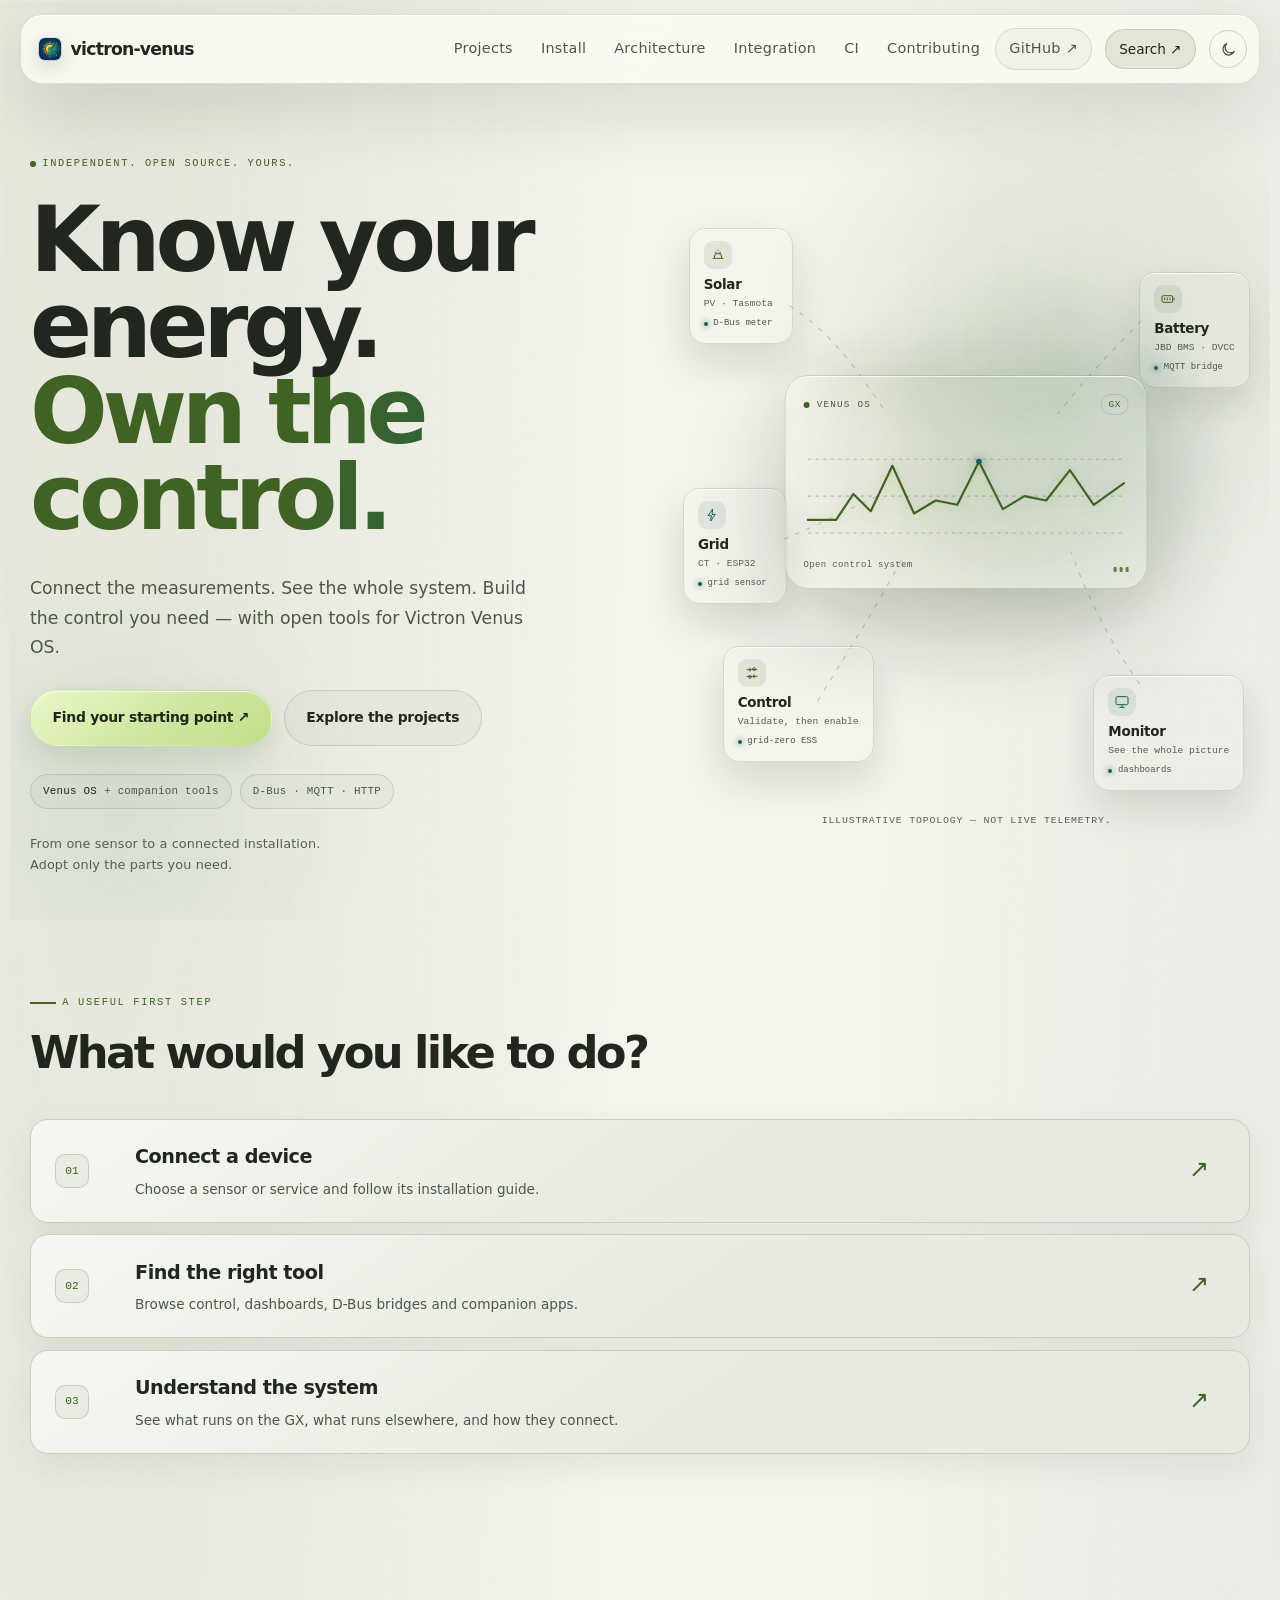
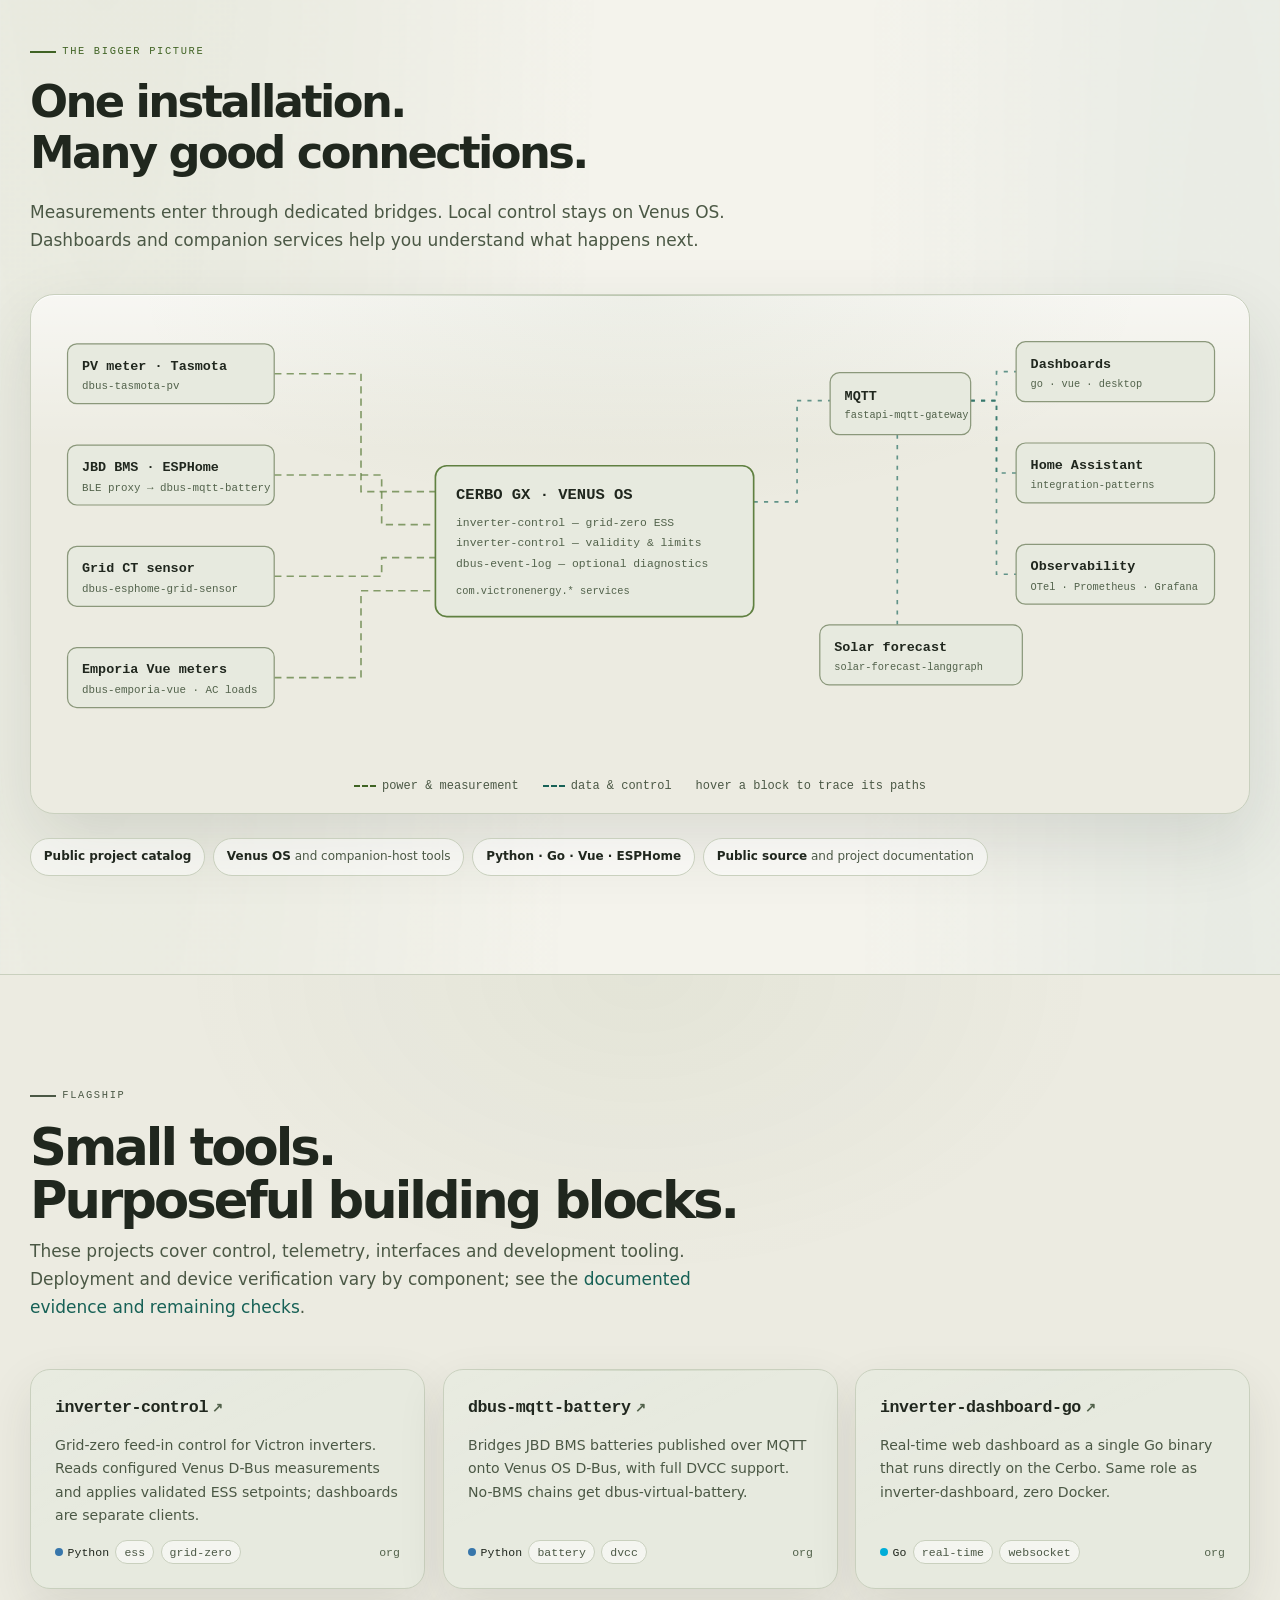
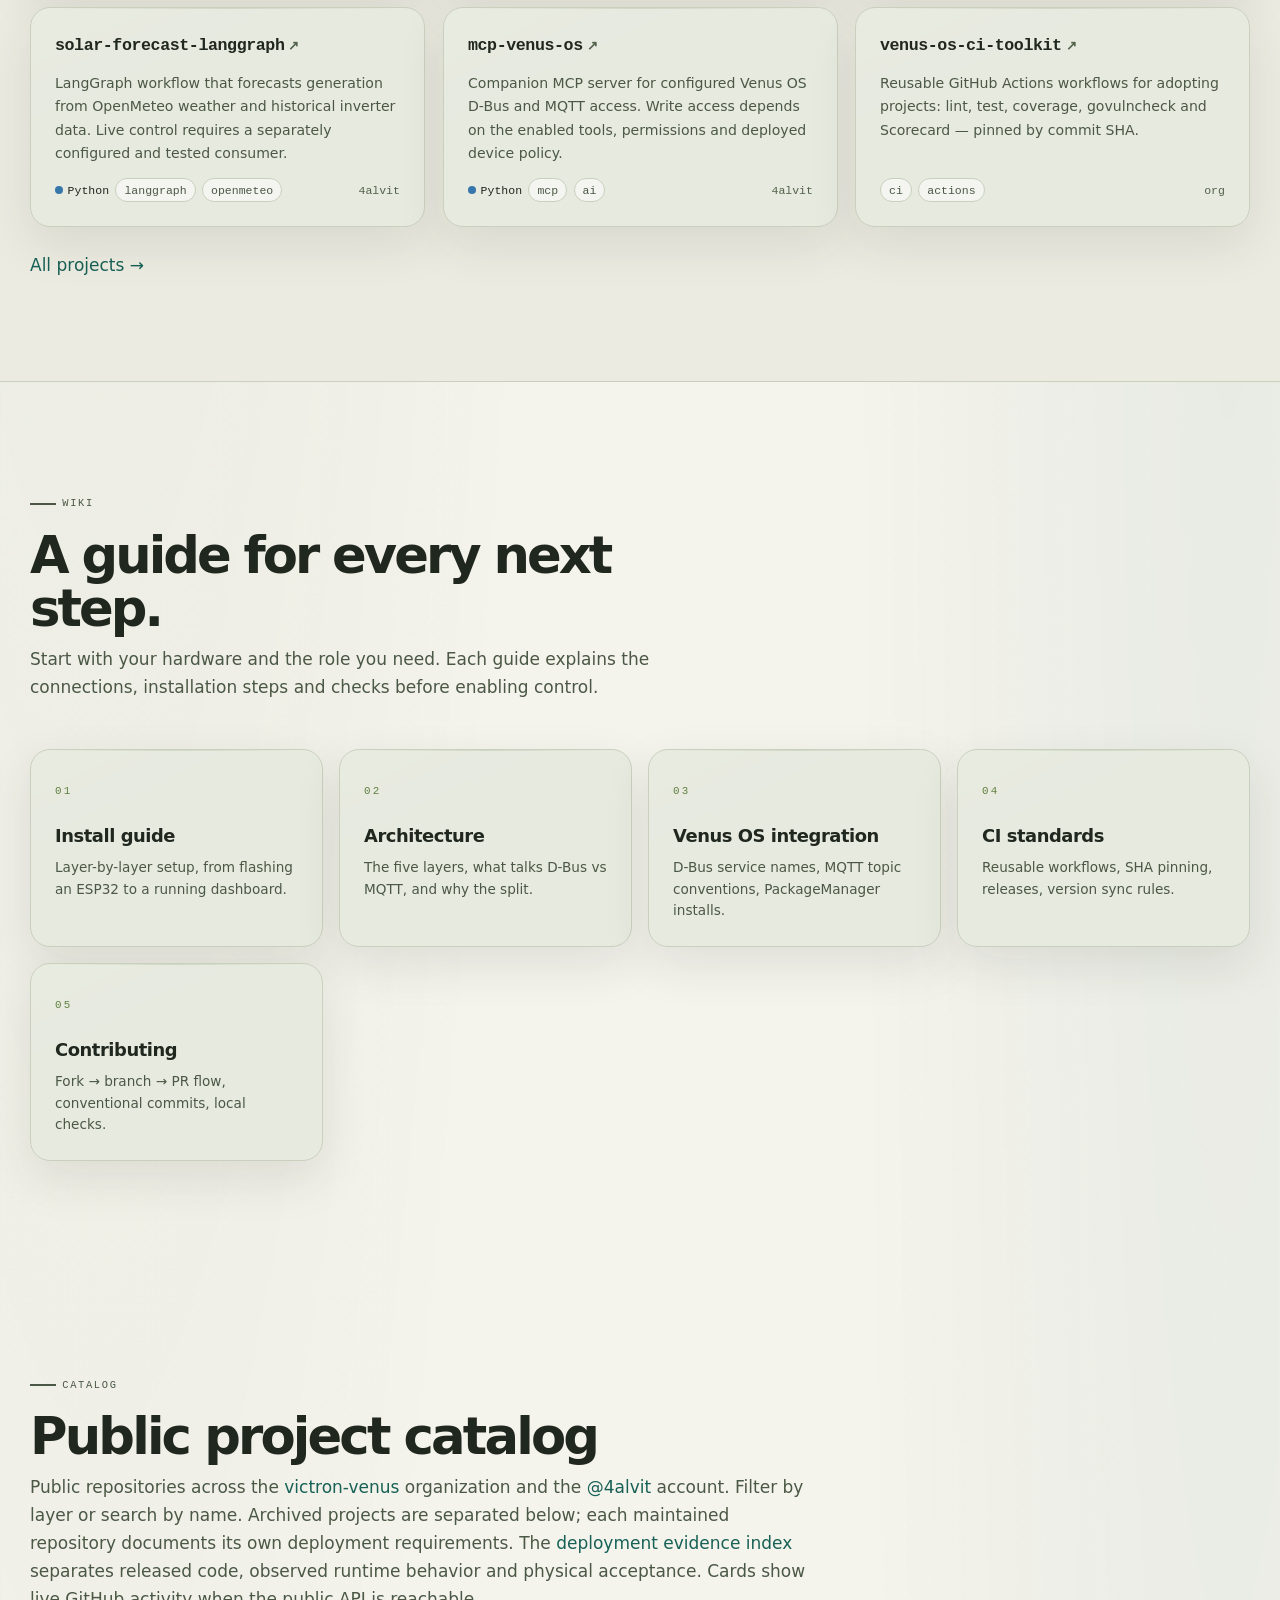
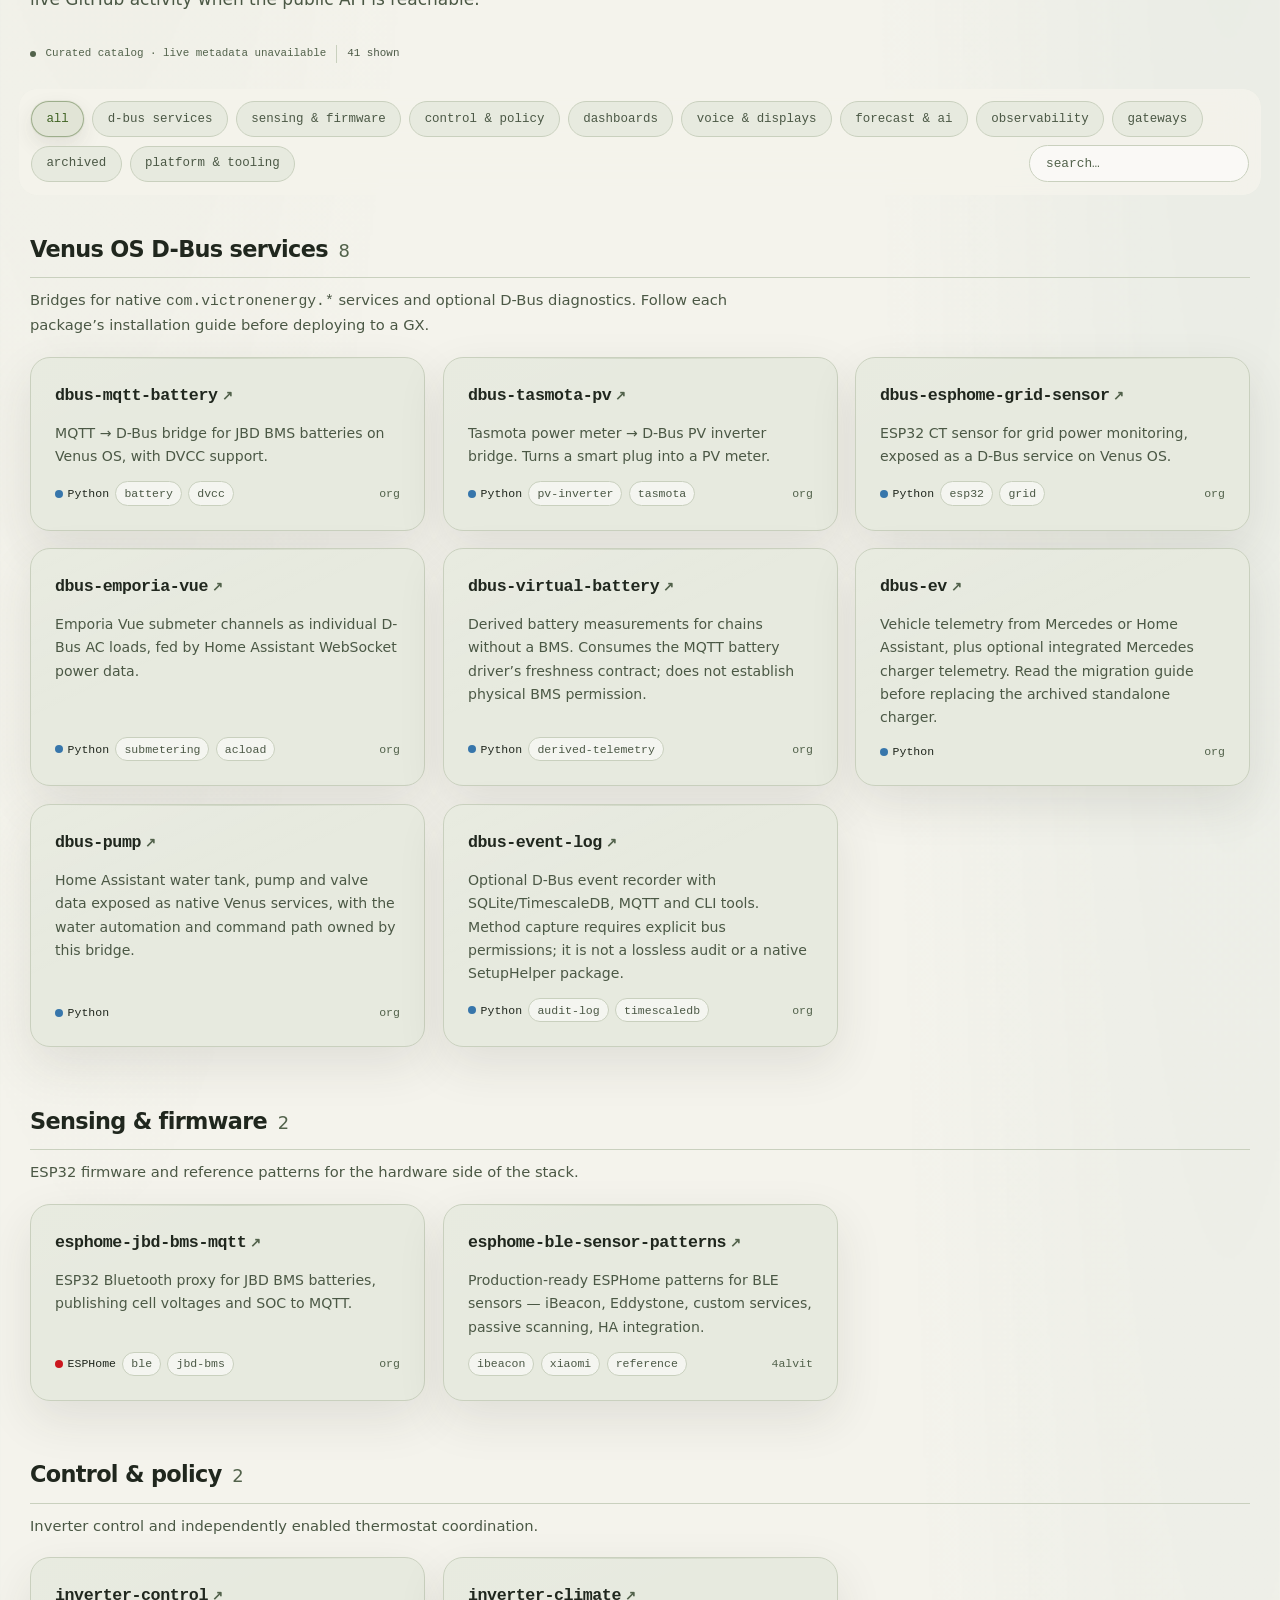
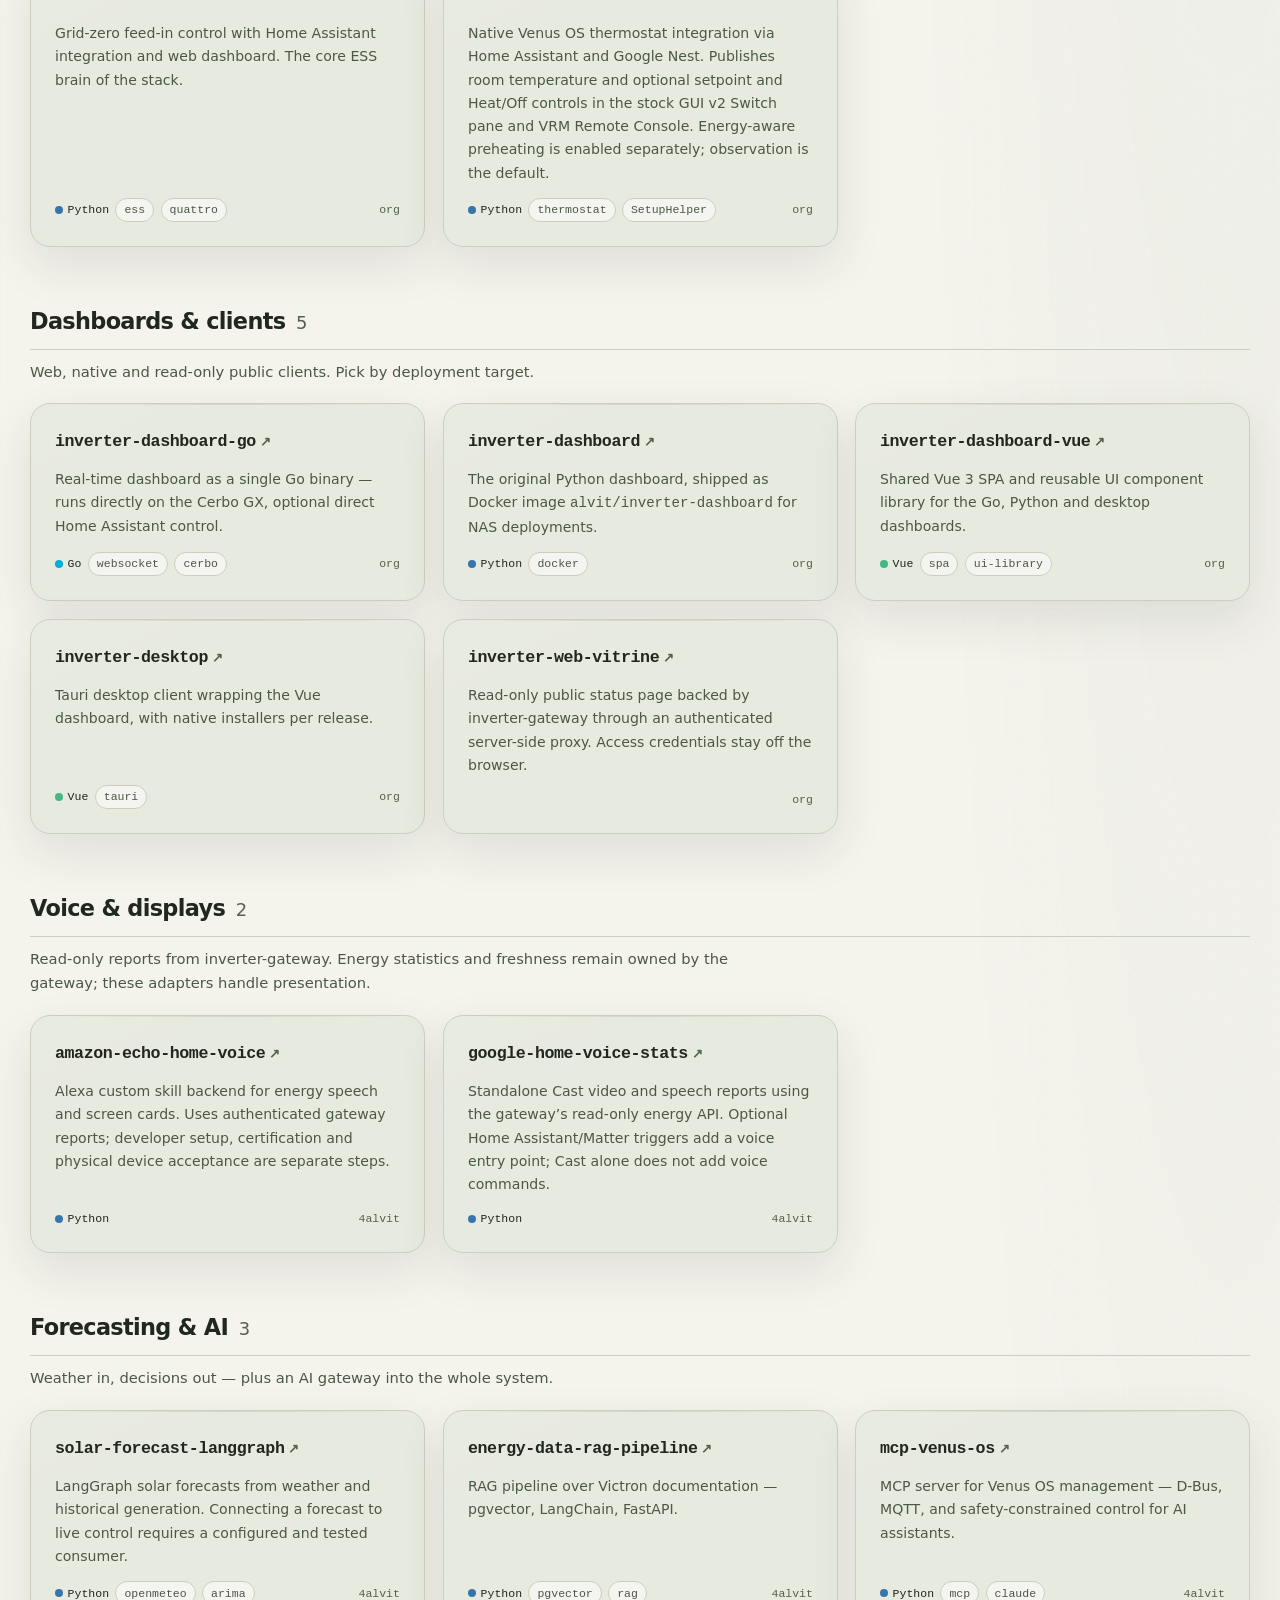
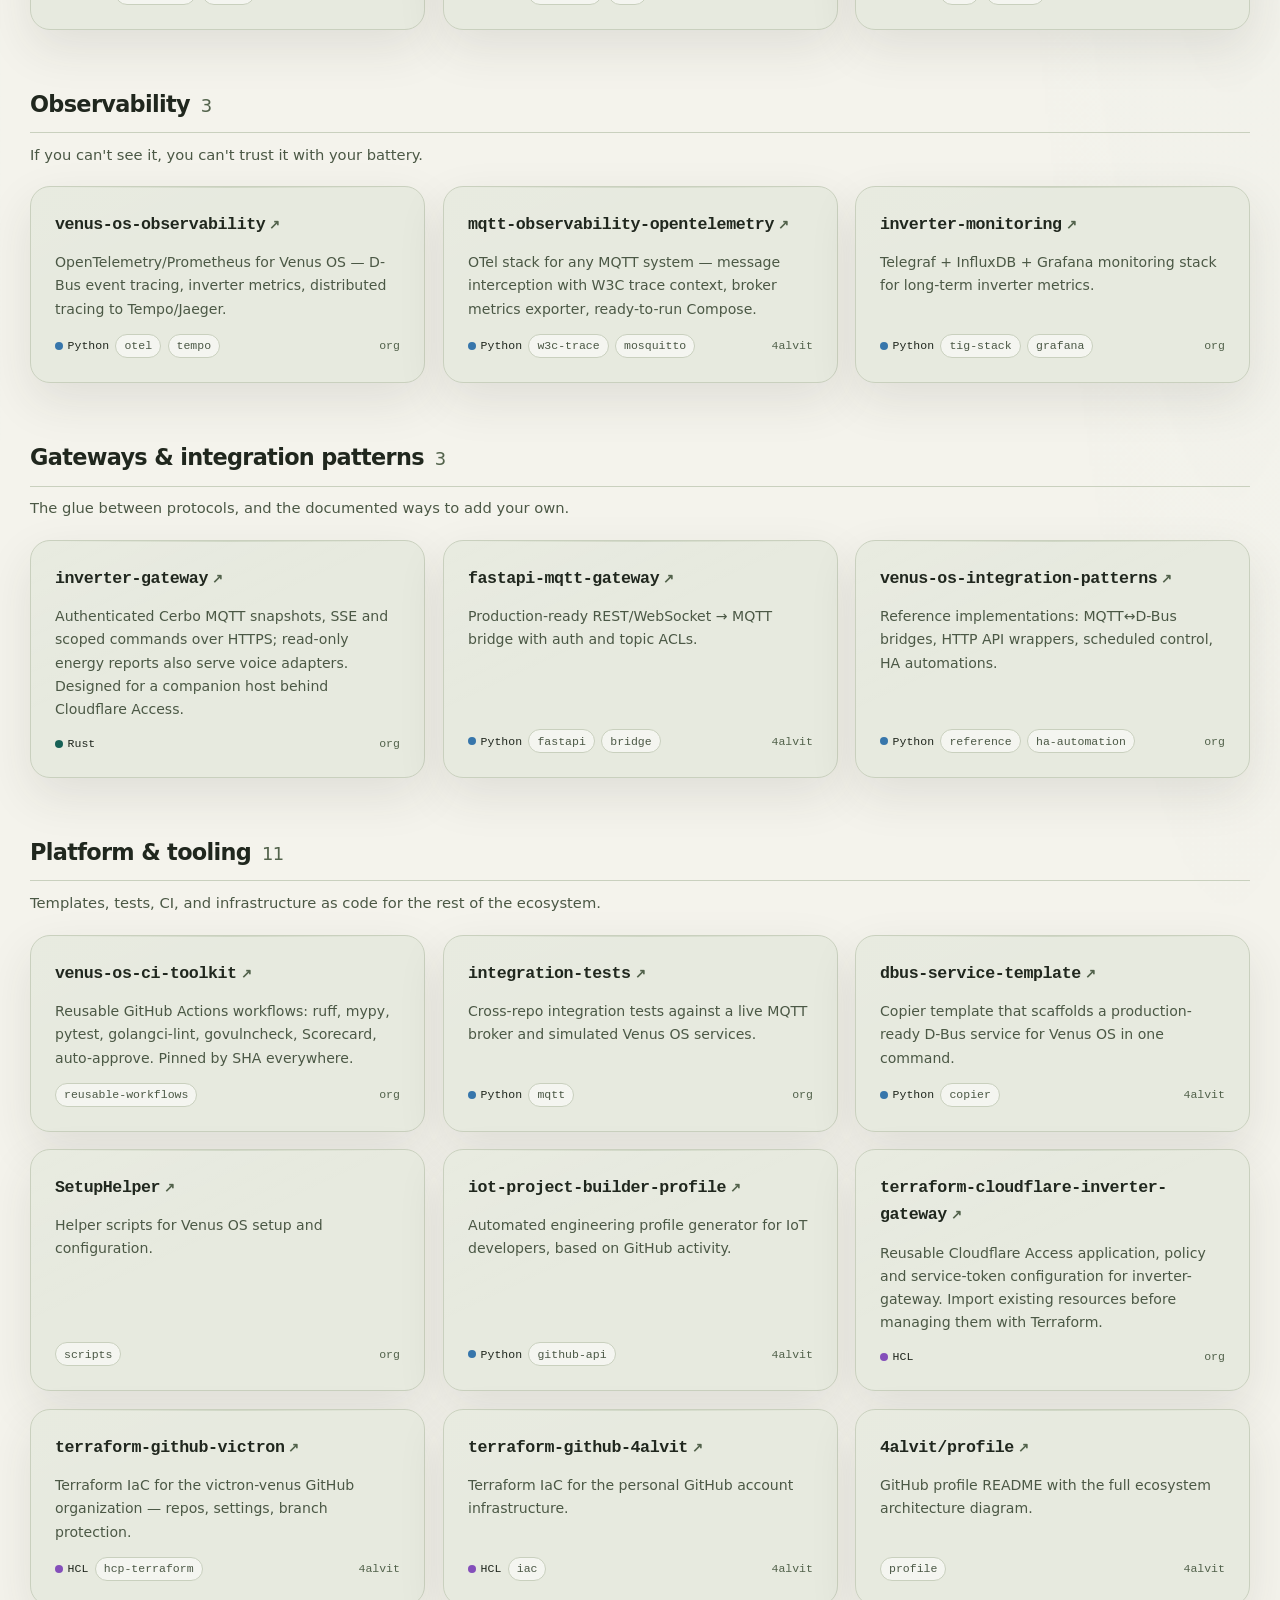
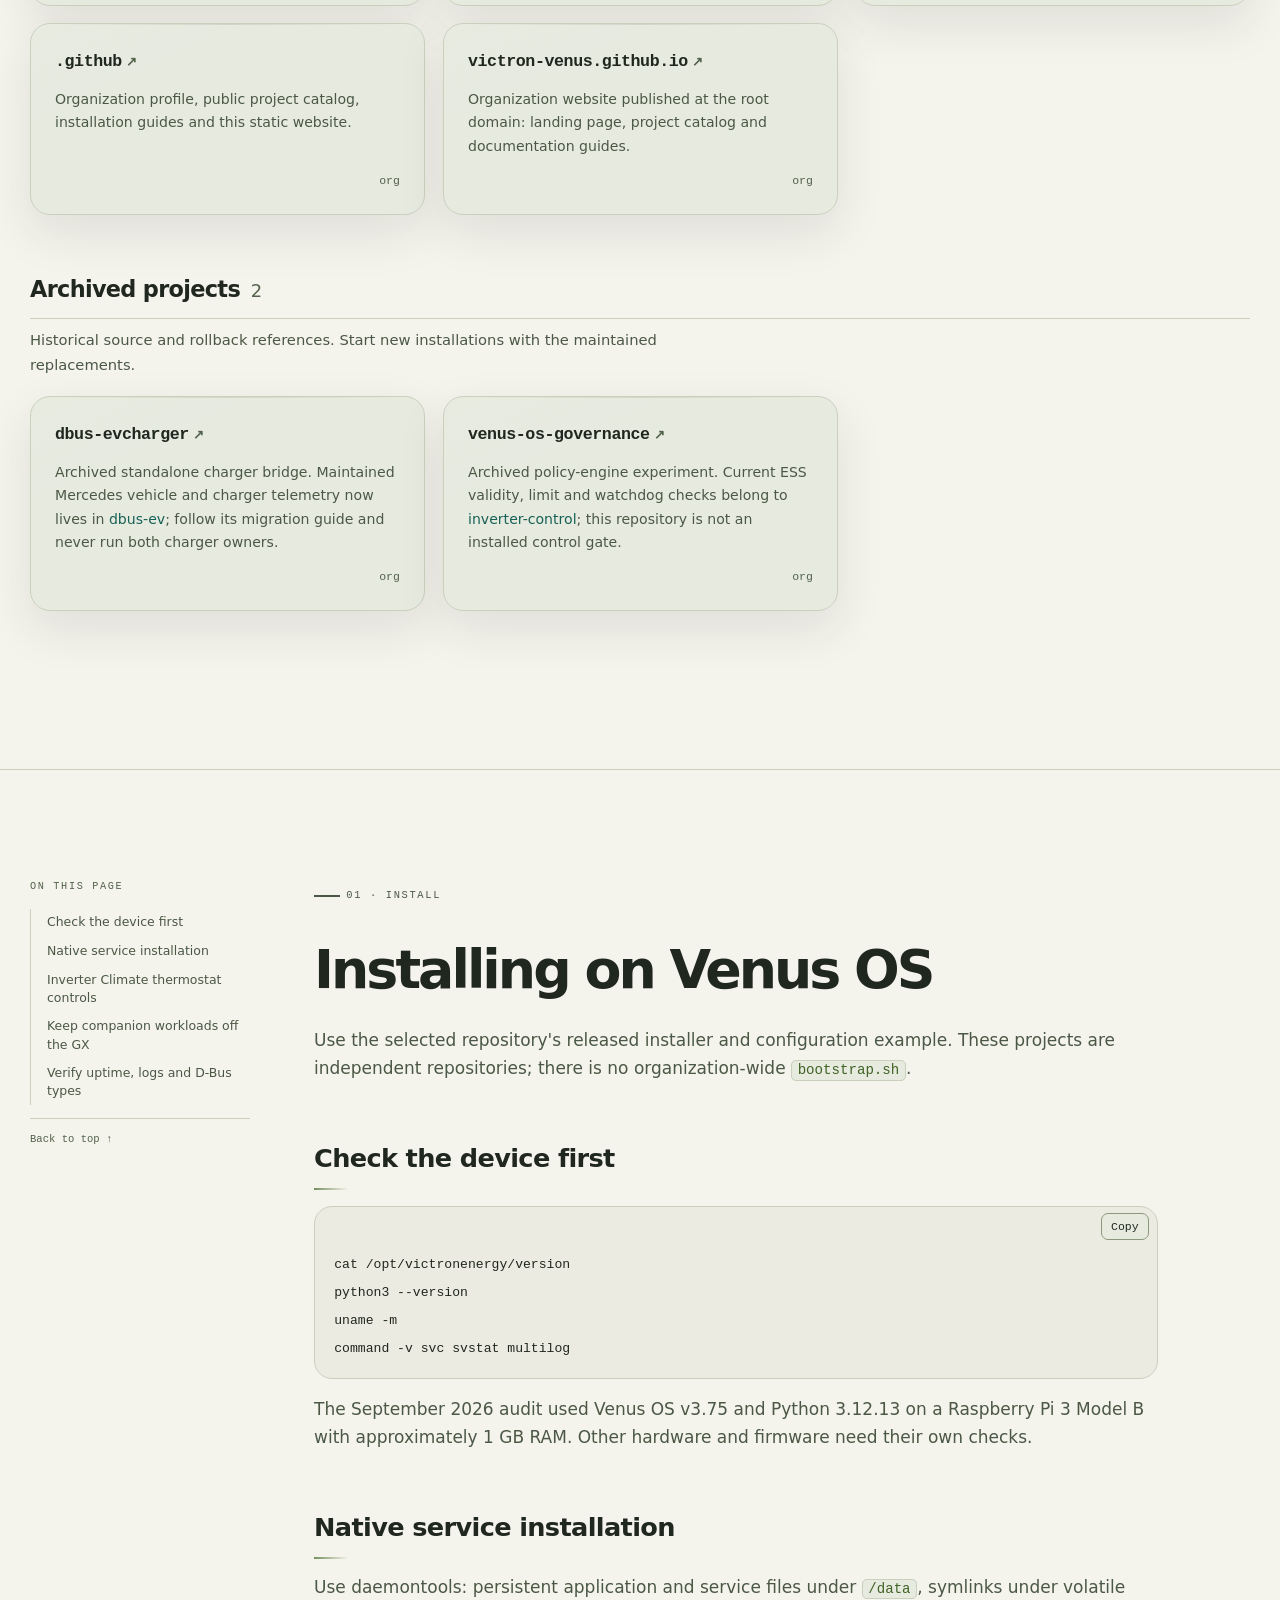
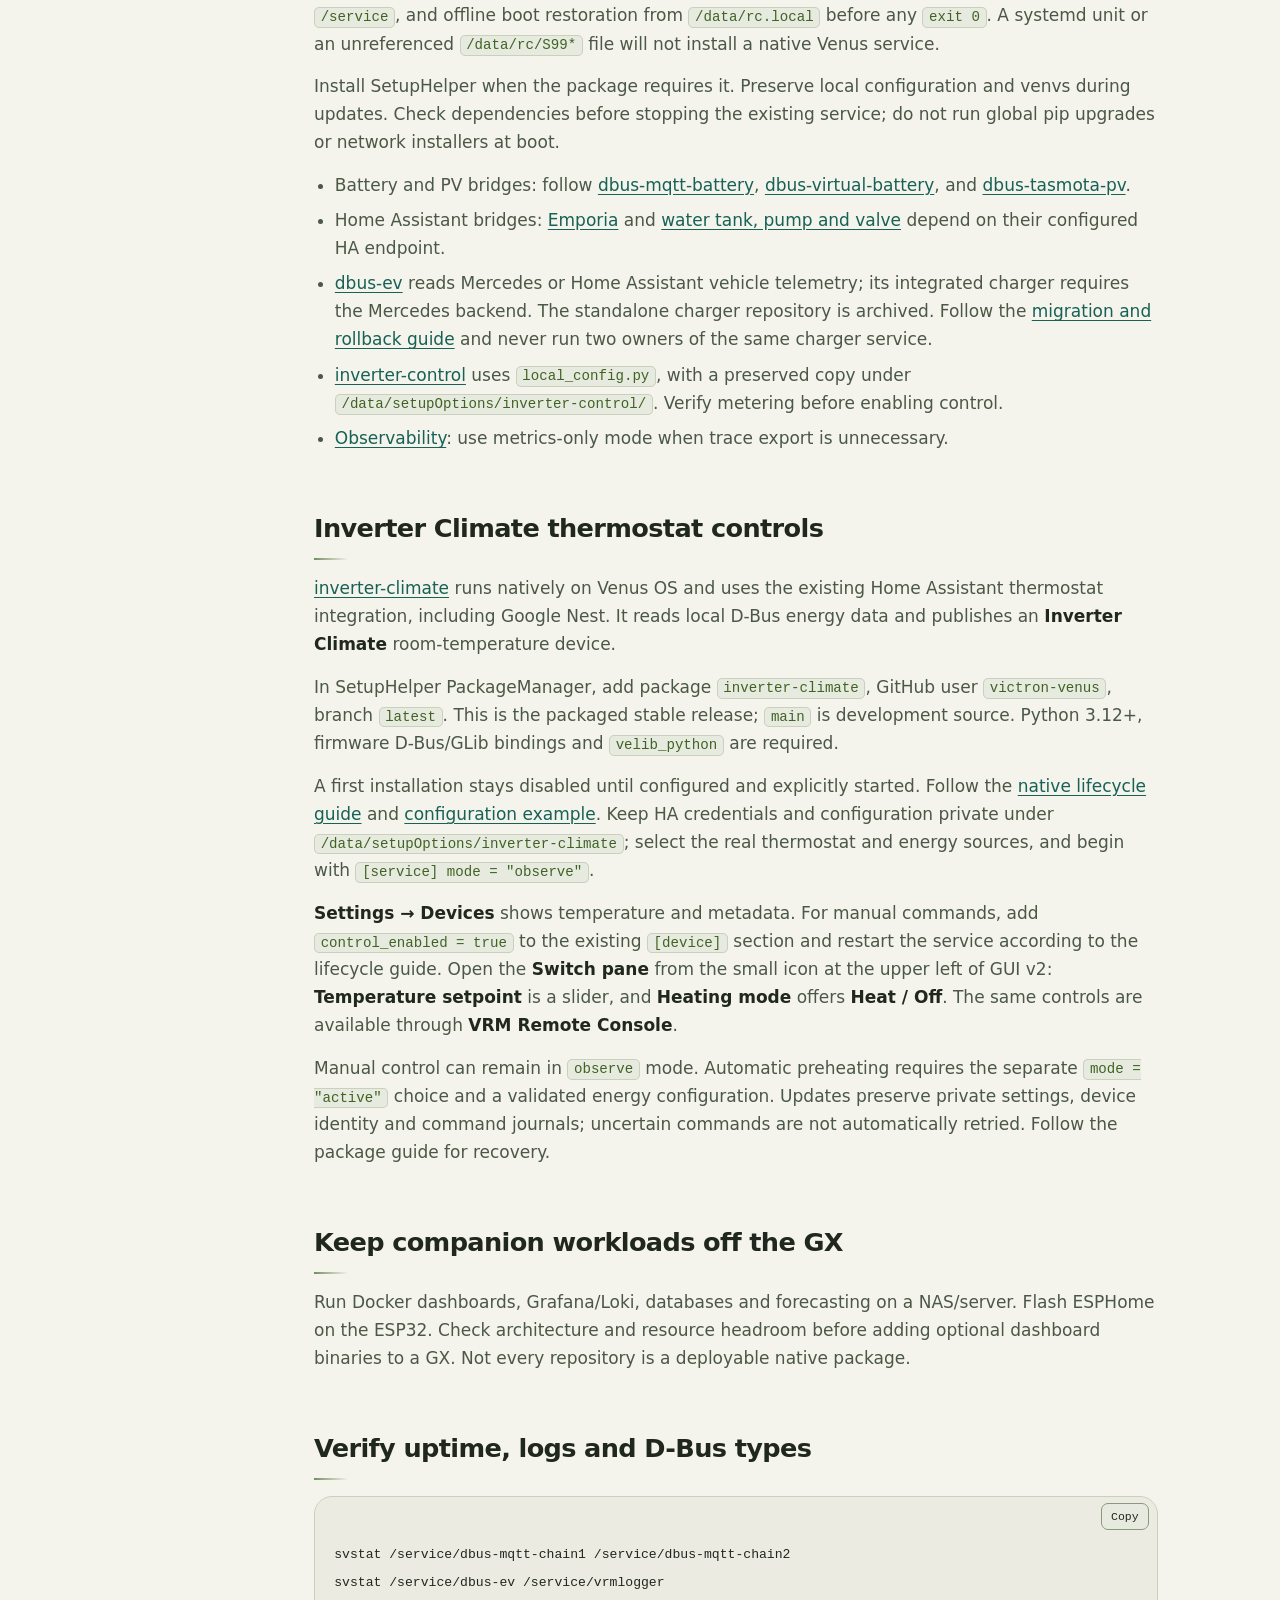
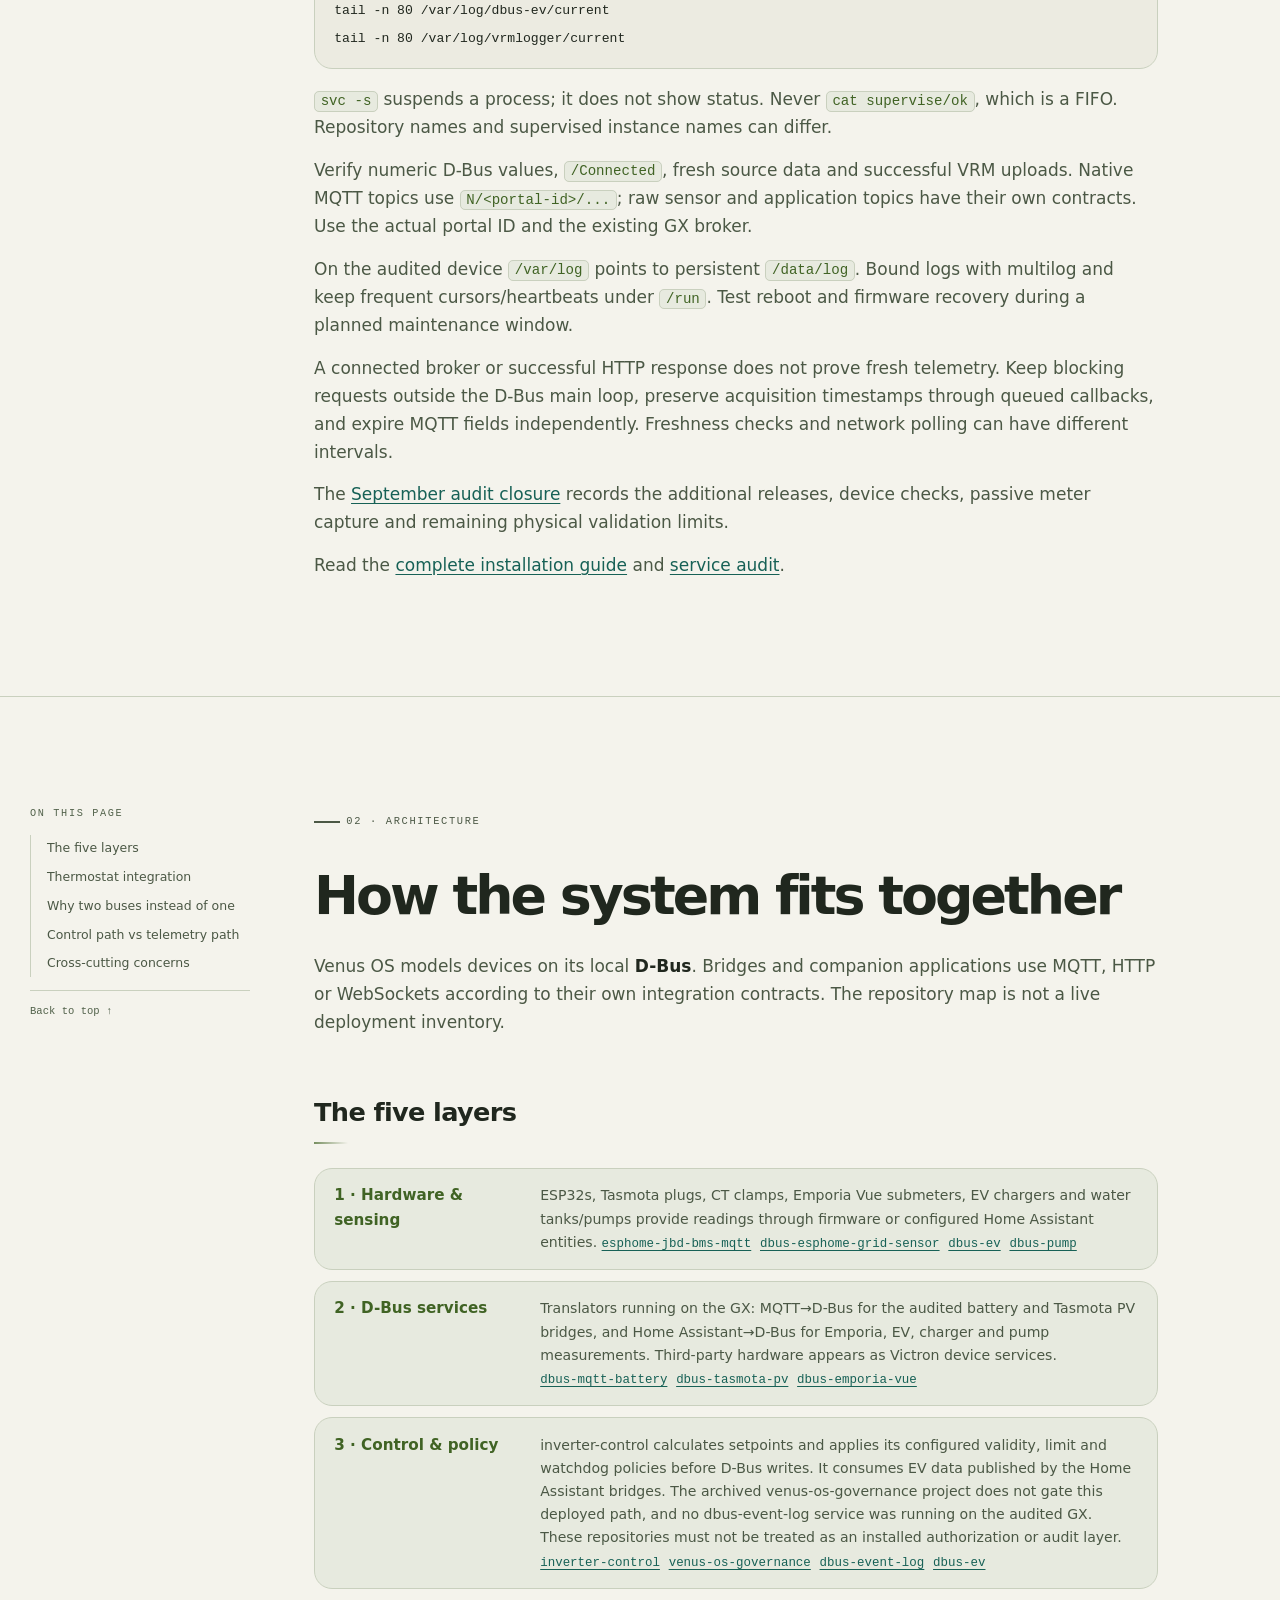
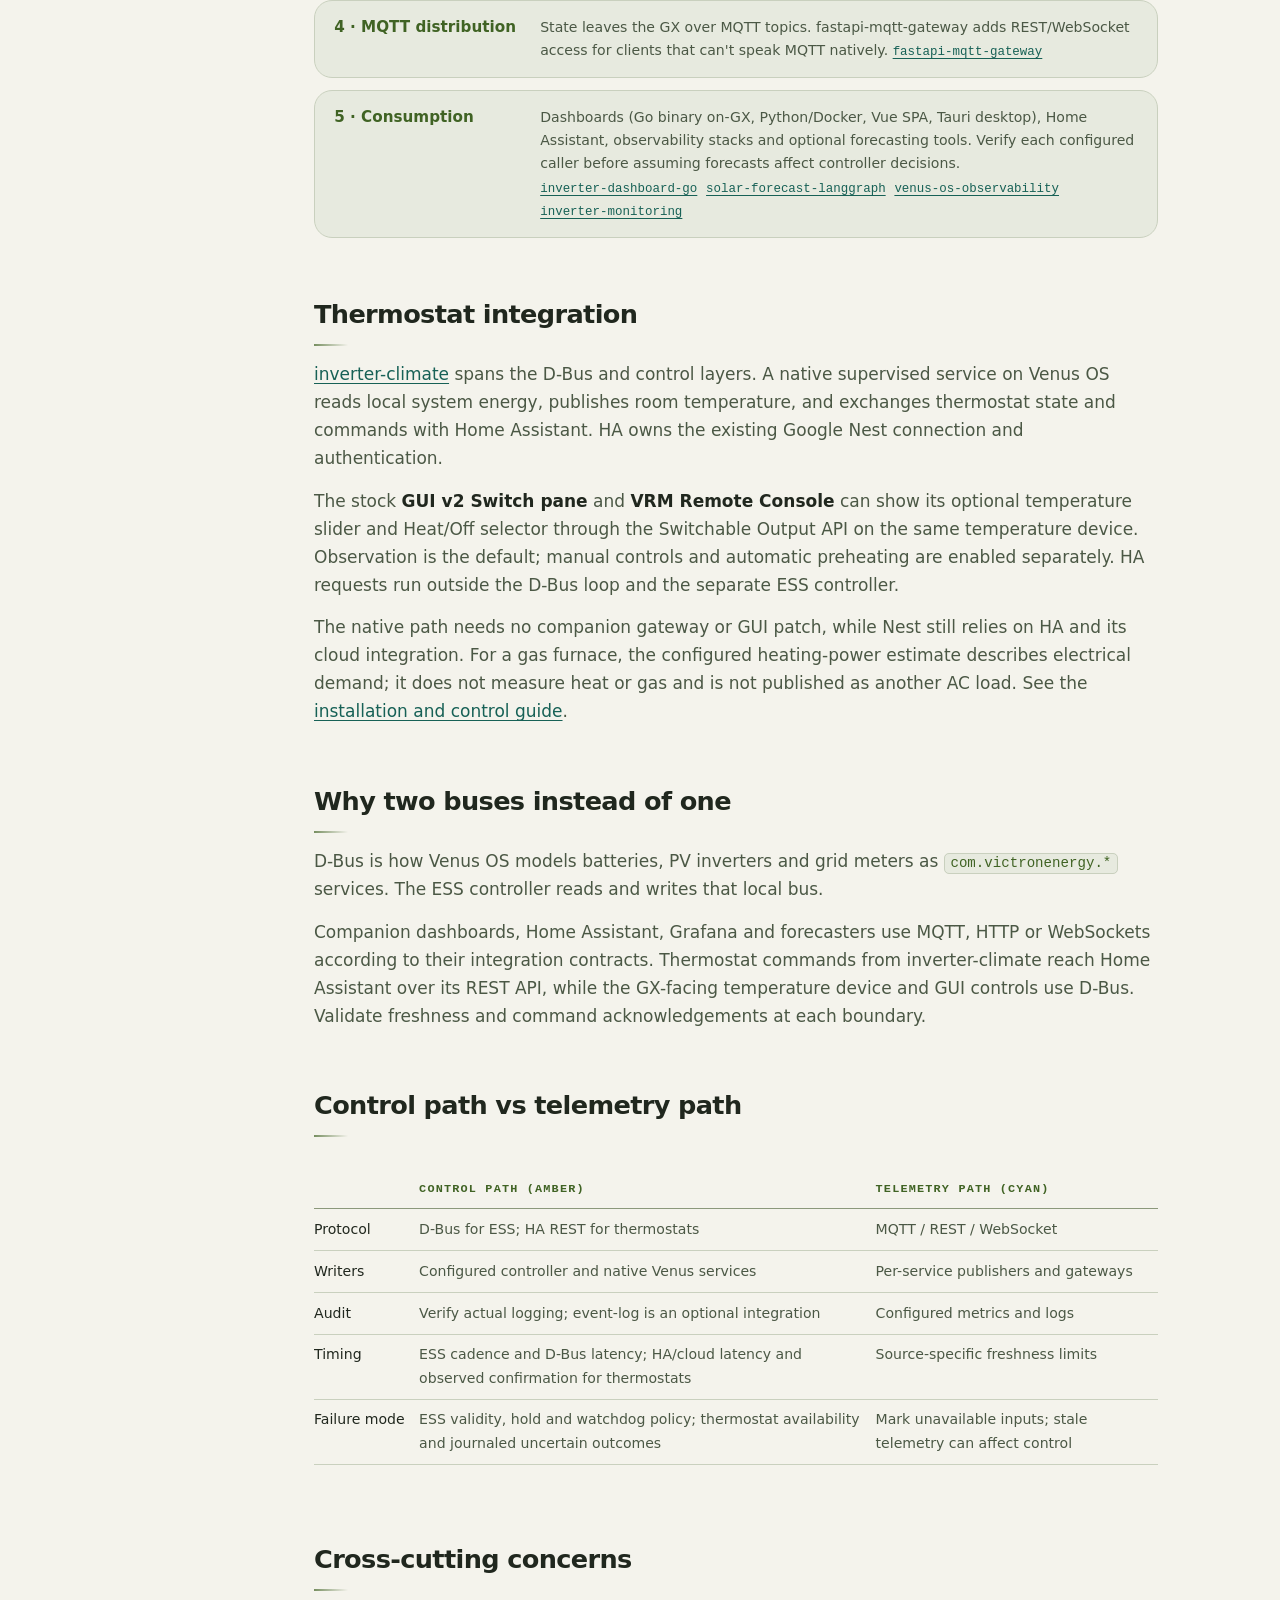
==== index.html @ a551f437 "feat(site): add light and dark colour schemes with a header toggle Render both palettes from one tok" ====
<!DOCTYPE html>
<html lang="en">
<head>
<meta charset="utf-8">
<meta name="viewport" content="width=device-width, initial-scale=1">
<title>Victron Venus — Open Control Systems for Victron Solar</title>
<meta name="description" content="Open-source tools for Victron Energy systems on Venus OS: grid-zero control, battery and PV bridges, dashboards, forecasting, observability, full project catalog and single-page guides.">
<link rel="canonical" href="https://victron-venus.github.io/">
<meta property="og:type" content="website">
<meta property="og:title" content="Victron Venus — Open Control Systems for Victron Solar">
<meta property="og:description" content="Grid-zero control, battery/PV bridges, dashboards, forecasting, observability, full project catalog and single-page guides for Venus OS.">
<meta property="og:url" content="https://victron-venus.github.io/">
<meta name="twitter:card" content="summary">
<meta name="theme-color" content="#151715">
<script>try{var t=localStorage.getItem("vv-theme")||(matchMedia("(prefers-color-scheme: dark)").matches?"dark":"light");document.documentElement.dataset.theme=t;var m=document.querySelector('meta[name="theme-color"]');if(m)m.content=t==="dark"?"#171a17":"#f4f3ec"}catch(e){}</script>
<link rel="icon" type="image/png" href="/assets/img/logo.png">
<link rel="stylesheet" href="/assets/css/style.css?v=20261030n">
<link rel="stylesheet" href="/assets/css/elevate.css?v=20261030n">
<script type="application/ld+json">
{
  "@context": "https://schema.org",
  "@type": "WebSite",
  "name": "Victron Venus",
  "url": "https://victron-venus.github.io/",
  "description": "Open-source tools for Victron Energy systems on Venus OS",
  "publisher": {
    "@type": "Organization",
    "name": "victron-venus",
    "url": "https://github.com/victron-venus"
  }
}
</script>
</head>
<body class="home-page">
<a class="skip-link" href="#main">Skip to content</a>

<header class="nav">
  <div class="container nav-inner">
    <a class="brand" href="#top" aria-label="Victron Venus home">
      <img src="/assets/img/logo.png" alt="" width="22" height="22" class="brand-logo">
      victron-venus
    </a>
    <nav class="nav-links" aria-label="Main navigation">
      <a href="#projects">Projects</a>
      <a href="#install">Install</a>
      <a href="#architecture">Architecture</a>
      <a href="#integration">Integration</a>
      <a href="#ci">CI</a>
      <a href="#contributing">Contributing</a>
      <a class="nav-gh" href="https://github.com/victron-venus">GitHub&nbsp;↗</a>
    </nav>
<details class="mobile-nav"><summary>Menu</summary><nav class="mobile-links" aria-label="Mobile navigation">
      <a href="#projects">Projects</a>
      <a href="#install">Install</a>
      <a href="#architecture">Architecture</a>
      <a href="#integration">Integration</a>
      <a href="#ci">CI</a>
      <a href="#contributing">Contributing</a>
      <a class="nav-gh" href="https://github.com/victron-venus">GitHub&nbsp;↗</a>
    </nav></details><details class="doc-search"><summary aria-label="Search documentation">Search ↗</summary><div class="search-panel"><label for="docs-query">Search the documentation</label><input id="docs-query" type="search" placeholder="Try MQTT, battery or install" autocomplete="off"><p class="search-status" role="status">Enter a topic to find a guide.</p><ul class="search-results"></ul><a href="#docs">Browse all guides →</a></div></details>
    <button class="theme-toggle" type="button" aria-label="Switch to dark colour scheme">
      <svg class="theme-icon theme-icon-sun" viewBox="0 0 24 24" fill="none" stroke="currentColor" stroke-width="1.8" stroke-linecap="round" aria-hidden="true"><circle cx="12" cy="12" r="4.3"/><path d="M12 2.4v2.3M12 19.3v2.3M2.4 12h2.3M19.3 12h2.3M5.2 5.2l1.6 1.6M17.2 17.2l1.6 1.6M18.8 5.2l-1.6 1.6M6.8 17.2l-1.6 1.6"/></svg>
      <svg class="theme-icon theme-icon-moon" viewBox="0 0 24 24" fill="none" stroke="currentColor" stroke-width="1.8" stroke-linecap="round" stroke-linejoin="round" aria-hidden="true"><path d="M20.2 14.6A8.3 8.3 0 1 1 9.4 3.8a6.6 6.6 0 0 0 10.8 10.8Z"/></svg>
    </button>
  </div>
</header>

<main id="main">

<section class="hero container" id="top">
<div class="hero-layout">
  <div class="hero-copy">
    <p class="eyebrow"><span class="status-dot"></span> Independent. Open source. Yours.</p>
    <h1>Know your<br>energy.<br><em>Own the<br>control.</em></h1>
    <p class="hero-sub">Connect the measurements. See the whole system. Build the control you need — with open tools for Victron Venus OS.</p>
    <div class="cta-row"><a class="btn btn-primary" href="#install">Find your starting point ↗</a><a class="btn btn-ghost" href="#projects">Explore the projects</a></div>
    <div class="hero-meta" aria-label="Ecosystem facts">
      <span class="live-stat" hidden><i class="live-dot"></i><b data-live-count>—</b> public repositories</span>
      <span><b>Venus OS</b> + companion tools</span>
      <span>D-Bus · MQTT · HTTP</span>
    </div>
    <p class="hero-note">From one sensor to a connected installation.<br>Adopt only the parts you need.</p>
  </div>

  <figure class="hero-art">
    <div class="constellation" role="group" aria-label="Illustrative system topology: solar, battery and grid measurements feed a Venus OS controller; monitoring and control stay separate.">
      <div class="constellation-glow" aria-hidden="true"></div>
      <svg class="constellation-lines" viewBox="0 0 600 620" aria-hidden="true" focusable="false">
        <path d="M112 92 C158 122 184 160 214 205"/>
        <path class="cyan" d="M486 108 C452 142 424 172 397 207"/>
        <path d="M106 340 C150 322 178 306 211 292"/>
        <path class="cyan" d="M484 494 C456 454 434 414 411 354"/>
        <path d="M142 512 C172 462 200 420 231 362"/>
      </svg>

      <a class="node node-solar" href="https://github.com/victron-venus/dbus-tasmota-pv">
        <span class="node-icon" aria-hidden="true"><svg viewBox="0 0 24 24" fill="none" stroke="currentColor" stroke-width="1.5"><path d="M4 17h16M6 17l2-7h8l2 7M9 10V7m6 3V7M12 6V4"/></svg></span>
        <strong>Solar</strong>
        <small>PV · Tasmota</small>
        <span class="node-live"><i></i>D-Bus meter</span>
      </a>

      <a class="node node-battery" href="https://github.com/victron-venus/dbus-mqtt-battery">
        <span class="node-icon" aria-hidden="true"><svg viewBox="0 0 24 24" fill="none" stroke="currentColor" stroke-width="1.5"><rect x="3" y="7" width="16" height="10" rx="2"/><path d="M21 10v4M7 10v4m4-4v4m4-4v4"/></svg></span>
        <strong>Battery</strong>
        <small>JBD BMS · DVCC</small>
        <span class="node-live"><i></i>MQTT bridge</span>
      </a>

      <a class="node node-grid" href="https://github.com/victron-venus/dbus-esphome-grid-sensor">
        <span class="node-icon cyan" aria-hidden="true"><svg viewBox="0 0 24 24" fill="none" stroke="currentColor" stroke-width="1.5"><path d="M13 3 6 13h5l-1 8 7-10h-5l1-8Z"/></svg></span>
        <strong>Grid</strong>
        <small>CT · ESP32</small>
        <span class="node-live"><i></i>grid sensor</span>
      </a>

      <a class="core" href="#architecture" aria-label="Read how the system fits together">
        <div class="core-head"><span class="status-dot" aria-hidden="true"></span> Venus OS <span class="core-chip">GX</span></div>
        <svg class="spark" viewBox="0 0 300 110" aria-hidden="true" focusable="false">
          <defs>
            <linearGradient id="sparkFill" x1="0" y1="0" x2="0" y2="1">
              <stop offset="0" stop-color="#d5eca4" stop-opacity=".24"/>
              <stop offset="1" stop-color="#d5eca4" stop-opacity="0"/>
            </linearGradient>
          </defs>
          <path class="area" d="M4 84 L30 84 L46 60 L62 76 L82 34 L102 78 L122 66 L142 70 L162 30 L184 74 L204 62 L224 66 L246 38 L268 70 L296 50 L296 104 L4 104 Z"/>
          <path class="line-ghost" d="M4 96 H296 M4 62 H296 M4 28 H296"/>
          <path class="line" d="M4 84 L30 84 L46 60 L62 76 L82 34 L102 78 L122 66 L142 70 L162 30 L184 74 L204 62 L224 66 L246 38 L268 70 L296 50"/>
          <circle class="dot" cx="162" cy="30" r="2.6"/>
        </svg>
        <div class="core-foot"><span>Open control system</span><span class="pulse-bars" aria-hidden="true"><i></i><i></i><i></i></span></div>
      </a>

      <a class="node node-monitor" href="https://github.com/victron-venus/inverter-dashboard-go">
        <span class="node-icon cyan" aria-hidden="true"><svg viewBox="0 0 24 24" fill="none" stroke="currentColor" stroke-width="1.5"><rect x="3" y="4" width="18" height="12" rx="2"/><path d="M8 20h8m-4-4v4"/></svg></span>
        <strong>Monitor</strong>
        <small>See the whole picture</small>
        <span class="node-live"><i></i>dashboards</span>
      </a>

      <a class="node node-control" href="https://github.com/victron-venus/inverter-control">
        <span class="node-icon" aria-hidden="true"><svg viewBox="0 0 24 24" fill="none" stroke="currentColor" stroke-width="1.5"><path d="M4 7h16M4 17h16M9 4v6m6 4v6"/><circle cx="9" cy="18" r="2"/><circle cx="15" cy="6" r="2"/></svg></span>
        <strong>Control</strong>
        <small>Validate, then enable</small>
        <span class="node-live"><i></i>grid-zero ESS</span>
      </a>
    </div>
    <figcaption>Illustrative topology — not live telemetry.</figcaption>
  </figure>
</div>
</section>

<section class="path-section container" id="start" aria-labelledby="choose-path">
<div class="section-heading"><p class="eyebrow">A useful first step</p><h2 id="choose-path">What would you like to do?</h2></div>
<div class="path-list">
<a href="#install"><span class="path-number">01</span><span><strong>Connect a device</strong><small>Choose a sensor or service and follow its installation guide.</small></span><span class="path-arrow" aria-hidden="true">↗</span></a>
<a href="#projects"><span class="path-number">02</span><span><strong>Find the right tool</strong><small>Browse control, dashboards, D-Bus bridges and companion apps.</small></span><span class="path-arrow" aria-hidden="true">↗</span></a>
<a href="#architecture"><span class="path-number">03</span><span><strong>Understand the system</strong><small>See what runs on the GX, what runs elsewhere, and how they connect.</small></span><span class="path-arrow" aria-hidden="true">↗</span></a>
</div></section>

<section class="system-section container" id="system" aria-labelledby="system-heading"><div class="section-heading"><p class="eyebrow">The bigger picture</p><h2 id="system-heading">One installation.<br>Many good connections.</h2><p>Measurements enter through dedicated bridges. Local control stays on Venus OS. Dashboards and companion services help you understand what happens next.</p></div>
  <!-- One-line diagram: amber = power/measurement, cyan = data -->
  <div class="diagram-wrap">
    <svg class="diagram" viewBox="0 0 1140 430" role="img"
         aria-label="One-line diagram of the ecosystem: Tasmota PV meter, JBD BMS battery sensor, grid CT sensor, and Emporia submeters feed D-Bus services on the Cerbo GX. The GX publishes to an MQTT broker consumed by dashboards, Home Assistant, observability tooling, and the solar forecaster.">
      <!-- edges -->
      <path class="dg-edge power" data-n="pv"   d="M216,53 H300 V167 H372"/>
      <path class="dg-edge power" data-n="bms"  d="M216,151 H320 V199 H372"/>
      <path class="dg-edge power" data-n="grid" d="M216,249 H320 V231 H372"/>
      <path class="dg-edge power" data-n="vue"  d="M216,347 H300 V263 H372"/>
      <path class="dg-edge data"  data-n="hub mqtt" d="M680,177 H722 V79 H754"/>
      <path class="dg-edge data"  data-n="mqtt dash" d="M890,79 H915 V51 H934"/>
      <path class="dg-edge data"  data-n="mqtt ha"   d="M890,79 H915 V149 H934"/>
      <path class="dg-edge data"  data-n="mqtt obs"  d="M890,79 H915 V247 H934"/>
      <path class="dg-edge data"  data-n="mqtt fc"   d="M819,112 V296"/>
      <!-- sources -->
      <g class="dg-node" data-node="pv"><a href="https://github.com/victron-venus/dbus-tasmota-pv">
        <rect x="16" y="24" width="200" height="58" rx="9"/>
        <text x="30" y="49" font-size="13" font-weight="600">PV meter · Tasmota</text>
        <text x="30" y="68" font-size="10.5" class="dg-sub">dbus-tasmota-pv</text>
      </a></g>
      <g class="dg-node" data-node="bms"><a href="https://github.com/victron-venus/esphome-jbd-bms-mqtt">
        <rect x="16" y="122" width="200" height="58" rx="9"/>
        <text x="30" y="147" font-size="13" font-weight="600">JBD BMS · ESPHome</text>
        <text x="30" y="166" font-size="10.5" class="dg-sub">BLE proxy → dbus-mqtt-battery</text>
      </a></g>
      <g class="dg-node" data-node="grid"><a href="https://github.com/victron-venus/dbus-esphome-grid-sensor">
        <rect x="16" y="220" width="200" height="58" rx="9"/>
        <text x="30" y="245" font-size="13" font-weight="600">Grid CT sensor</text>
        <text x="30" y="264" font-size="10.5" class="dg-sub">dbus-esphome-grid-sensor</text>
      </a></g>
      <g class="dg-node" data-node="vue"><a href="https://github.com/victron-venus/dbus-emporia-vue">
        <rect x="16" y="318" width="200" height="58" rx="9"/>
        <text x="30" y="343" font-size="13" font-weight="600">Emporia Vue meters</text>
        <text x="30" y="362" font-size="10.5" class="dg-sub">dbus-emporia-vue · AC loads</text>
      </a></g>
      <!-- hub -->
      <g class="dg-node hub" data-node="hub"><a href="#architecture">
        <rect x="372" y="142" width="308" height="146" rx="11"/>
        <text x="392" y="174" font-size="15" font-weight="700">CERBO GX · VENUS OS</text>
        <text x="392" y="200" font-size="11" class="dg-sub">inverter-control — grid-zero ESS</text>
        <text x="392" y="220" font-size="11" class="dg-sub">inverter-control — validity &amp; limits</text>
        <text x="392" y="240" font-size="11" class="dg-sub">dbus-event-log — optional diagnostics</text>
        <text x="392" y="266" font-size="10" class="dg-sub">com.victronenergy.* services</text>
      </a></g>
      <!-- broker + consumers -->
      <g class="dg-node" data-node="mqtt"><a href="https://github.com/4alvit/fastapi-mqtt-gateway">
        <rect x="754" y="52" width="136" height="60" rx="9"/>
        <text x="768" y="78" font-size="13" font-weight="600">MQTT</text>
        <text x="768" y="96" font-size="10" class="dg-sub">fastapi-mqtt-gateway</text>
      </a></g>
      <g class="dg-node" data-node="dash"><a href="https://github.com/victron-venus/inverter-dashboard-go">
        <rect x="934" y="22" width="192" height="58" rx="9"/>
        <text x="948" y="47" font-size="13" font-weight="600">Dashboards</text>
        <text x="948" y="66" font-size="10" class="dg-sub">go · vue · desktop</text>
      </a></g>
      <g class="dg-node" data-node="ha"><a href="https://github.com/victron-venus/venus-os-integration-patterns">
        <rect x="934" y="120" width="192" height="58" rx="9"/>
        <text x="948" y="145" font-size="13" font-weight="600">Home Assistant</text>
        <text x="948" y="164" font-size="10" class="dg-sub">integration-patterns</text>
      </a></g>
      <g class="dg-node" data-node="obs"><a href="https://github.com/victron-venus/venus-os-observability">
        <rect x="934" y="218" width="192" height="58" rx="9"/>
        <text x="948" y="243" font-size="13" font-weight="600">Observability</text>
        <text x="948" y="262" font-size="10" class="dg-sub">OTel · Prometheus · Grafana</text>
      </a></g>
      <g class="dg-node" data-node="fc"><a href="https://github.com/4alvit/solar-forecast-langgraph">
        <rect x="744" y="296" width="196" height="58" rx="9"/>
        <text x="758" y="321" font-size="13" font-weight="600">Solar forecast</text>
        <text x="758" y="340" font-size="10" class="dg-sub">solar-forecast-langgraph</text>
      </a></g>
    </svg>
    <p class="legend">
      <span class="p"><i></i>power &amp; measurement</span>
      <span class="d"><i></i>data &amp; control</span>
      <span>hover a block to trace its paths</span>
    </p>
  </div>

  <div class="stats" aria-label="Ecosystem stats">
    <span><a href="#projects"><b>Public project catalog</b></a></span>
    <span><b>Venus OS</b> and companion-host tools</span>
    <span><b>Python · Go · Vue · ESPHome</b></span>
    <span><b>Public source</b> and project documentation</span>
  </div>
</section>

<section class="section section-alt" id="featured">
  <div class="container">
    <div class="sec-head">
      <p class="eyebrow">Flagship</p>
      <h2>Small tools.<br>Purposeful building blocks.</h2>
      <p>These projects cover control, telemetry, interfaces and development tooling. Deployment and device verification vary by component; see the <a href="https://github.com/victron-venus/.github/blob/main/docs/DEPLOYMENT-EVIDENCE.md">documented evidence and remaining checks</a>.</p>
    </div>
    <div class="grid-cards">
      <article class="proj">
        <h3><a href="https://github.com/victron-venus/inverter-control">inverter-control<span class="ext">↗</span></a></h3>
        <p>Grid-zero feed-in control for Victron inverters. Reads configured Venus D-Bus measurements and applies validated ESS setpoints; dashboards are separate clients.</p>
        <div class="proj-meta"><span class="lang lang-python">Python</span><span class="tag">ess</span><span class="tag">grid-zero</span><span class="org-chip">org</span></div>
      </article>
      <article class="proj">
        <h3><a href="https://github.com/victron-venus/dbus-mqtt-battery">dbus-mqtt-battery<span class="ext">↗</span></a></h3>
        <p>Bridges JBD BMS batteries published over MQTT onto Venus OS D-Bus, with full DVCC support. No-BMS chains get dbus-virtual-battery.</p>
        <div class="proj-meta"><span class="lang lang-python">Python</span><span class="tag">battery</span><span class="tag">dvcc</span><span class="org-chip">org</span></div>
      </article>
      <article class="proj">
        <h3><a href="https://github.com/victron-venus/inverter-dashboard-go">inverter-dashboard-go<span class="ext">↗</span></a></h3>
        <p>Real-time web dashboard as a single Go binary that runs directly on the Cerbo. Same role as inverter-dashboard, zero Docker.</p>
        <div class="proj-meta"><span class="lang lang-go">Go</span><span class="tag">real-time</span><span class="tag">websocket</span><span class="org-chip">org</span></div>
      </article>
      <article class="proj">
        <h3><a href="https://github.com/4alvit/solar-forecast-langgraph">solar-forecast-langgraph<span class="ext">↗</span></a></h3>
        <p>LangGraph workflow that forecasts generation from OpenMeteo weather and historical inverter data. Live control requires a separately configured and tested consumer.</p>
        <div class="proj-meta"><span class="lang lang-python">Python</span><span class="tag">langgraph</span><span class="tag">openmeteo</span><span class="org-chip">4alvit</span></div>
      </article>
      <article class="proj">
        <h3><a href="https://github.com/4alvit/mcp-venus-os">mcp-venus-os<span class="ext">↗</span></a></h3>
        <p>Companion MCP server for configured Venus OS D-Bus and MQTT access. Write access depends on the enabled tools, permissions and deployed device policy.</p>
        <div class="proj-meta"><span class="lang lang-python">Python</span><span class="tag">mcp</span><span class="tag">ai</span><span class="org-chip">4alvit</span></div>
      </article>
      <article class="proj">
        <h3><a href="https://github.com/victron-venus/venus-os-ci-toolkit">venus-os-ci-toolkit<span class="ext">↗</span></a></h3>
        <p>Reusable GitHub Actions workflows for adopting projects: lint, test, coverage, govulncheck and Scorecard &mdash; pinned by commit SHA.</p>
        <div class="proj-meta"><span class="tag">ci</span><span class="tag">actions</span><span class="org-chip">org</span></div>
      </article>
    </div>
    <p style="margin-top:1.5rem"><a href="#projects">All projects →</a></p>
  </div>
</section>

<section class="section" id="docs" aria-labelledby="docs-heading">
  <div class="container">
    <div class="sec-head">
      <p class="eyebrow">Wiki</p>
      <h2 id="docs-heading">A guide for every next step.</h2>
      <p>Start with your hardware and the role you need. Each guide explains the connections, installation steps and checks before enabling control.</p>
    </div>
    <div class="wiki-cards">
      <a class="wcard" href="#install"><span class="wn-num">01</span><h3>Install guide</h3><p>Layer-by-layer setup, from flashing an ESP32 to a running dashboard.</p></a>
      <a class="wcard" href="#architecture"><span class="wn-num">02</span><h3>Architecture</h3><p>The five layers, what talks D-Bus vs MQTT, and why the split.</p></a>
      <a class="wcard" href="#integration"><span class="wn-num">03</span><h3>Venus OS integration</h3><p>D-Bus service names, MQTT topic conventions, PackageManager installs.</p></a>
      <a class="wcard" href="#ci"><span class="wn-num">04</span><h3>CI standards</h3><p>Reusable workflows, SHA pinning, releases, version sync rules.</p></a>
      <a class="wcard" href="#contributing"><span class="wn-num">05</span><h3>Contributing</h3><p>Fork → branch → PR flow, conventional commits, local checks.</p></a>
    </div>
  </div>
</section>

<section class="section catalog-block" id="projects" aria-labelledby="projects-heading">
  <div class="container">
<div class="sec-head">
  <p class="eyebrow">Catalog</p>
  <h2 id="projects-heading">Public project catalog</h2>
  <p>Public repositories across the <a href="https://github.com/victron-venus">victron-venus</a> organization
  and the <a href="https://github.com/4alvit">@4alvit</a> account. Filter by layer or search by name. Archived projects are separated below;
  each maintained repository documents its own deployment requirements. The <a href="https://github.com/victron-venus/.github/blob/main/docs/DEPLOYMENT-EVIDENCE.md">deployment evidence index</a> separates released code, observed runtime behavior and physical acceptance. Cards show live GitHub activity when the public API is reachable.</p>
</div>

<div class="catalog-live" data-live-state="loading" aria-live="polite">
  <i class="live-dot" aria-hidden="true"></i>
  <span data-live-message>Curated project catalog</span>
  <span class="catalog-count" data-catalog-count></span>
</div>

<fieldset class="filters">
  <legend class="filter-legend">Filter projects by category</legend>
  <button class="filter-btn" data-filter="all" aria-pressed="true">all</button>
  <button class="filter-btn" data-filter="dbus" aria-pressed="false">d-bus services</button>
  <button class="filter-btn" data-filter="sensing" aria-pressed="false">sensing &amp; firmware</button>
  <button class="filter-btn" data-filter="control" aria-pressed="false">control &amp; policy</button>
  <button class="filter-btn" data-filter="dashboards" aria-pressed="false">dashboards</button>
  <button class="filter-btn" data-filter="voice" aria-pressed="false">voice &amp; displays</button>
  <button class="filter-btn" data-filter="ai" aria-pressed="false">forecast &amp; ai</button>
  <button class="filter-btn" data-filter="observability" aria-pressed="false">observability</button>
  <button class="filter-btn" data-filter="gateways" aria-pressed="false">gateways</button>
  <button class="filter-btn" data-filter="archived" aria-pressed="false">archived</button>
  <button class="filter-btn" data-filter="tooling" aria-pressed="false">platform &amp; tooling</button>
  <label class="skip-link" for="proj-search" style="position:absolute;left:-999px">Search projects</label>
  <input class="search-box" id="proj-search" type="search" placeholder="search…" autocomplete="off">
</fieldset>

<section class="group">
  <h2 id="catalog-dbus">Venus OS D-Bus services<span class="count">8</span></h2>
  <p class="desc">Bridges for native <code>com.victronenergy.*</code> services and optional D-Bus diagnostics. Follow each package’s installation guide before deploying to a GX.</p>
  <div class="grid-cards">
    <article class="proj" data-tags="dbus battery">
      <h3><a href="https://github.com/victron-venus/dbus-mqtt-battery">dbus-mqtt-battery<span class="ext">↗</span></a></h3>
      <p>MQTT → D-Bus bridge for JBD BMS batteries on Venus OS, with DVCC support.</p>
      <div class="proj-meta"><span class="lang lang-python">Python</span><span class="tag">battery</span><span class="tag">dvcc</span><span class="org-chip">org</span></div>
    </article>
    <article class="proj" data-tags="dbus solar pv">
      <h3><a href="https://github.com/victron-venus/dbus-tasmota-pv">dbus-tasmota-pv<span class="ext">↗</span></a></h3>
      <p>Tasmota power meter → D-Bus PV inverter bridge. Turns a smart plug into a PV meter.</p>
      <div class="proj-meta"><span class="lang lang-python">Python</span><span class="tag">pv-inverter</span><span class="tag">tasmota</span><span class="org-chip">org</span></div>
    </article>
    <article class="proj" data-tags="dbus sensing grid">
      <h3><a href="https://github.com/victron-venus/dbus-esphome-grid-sensor">dbus-esphome-grid-sensor<span class="ext">↗</span></a></h3>
      <p>ESP32 CT sensor for grid power monitoring, exposed as a D-Bus service on Venus OS.</p>
      <div class="proj-meta"><span class="lang lang-python">Python</span><span class="tag">esp32</span><span class="tag">grid</span><span class="org-chip">org</span></div>
    </article>
    <article class="proj" data-tags="dbus sensing">
      <h3><a href="https://github.com/victron-venus/dbus-emporia-vue">dbus-emporia-vue<span class="ext">↗</span></a></h3>
      <p>Emporia Vue submeter channels as individual D-Bus AC loads, fed by Home Assistant WebSocket power data.</p>
      <div class="proj-meta"><span class="lang lang-python">Python</span><span class="tag">submetering</span><span class="tag">acload</span><span class="org-chip">org</span></div>
    </article>
    <article class="proj" data-tags="dbus battery testing">
      <h3><a href="https://github.com/victron-venus/dbus-virtual-battery">dbus-virtual-battery<span class="ext">↗</span></a></h3>
      <p>Derived battery measurements for chains without a BMS. Consumes the MQTT battery driver’s freshness contract; does not establish physical BMS permission.</p>
      <div class="proj-meta"><span class="lang lang-python">Python</span><span class="tag">derived-telemetry</span><span class="org-chip">org</span></div>
    </article>
    <article class="proj" data-tags="dbus ev vehicle charger mercedes home-assistant">
      <h3><a href="https://github.com/victron-venus/dbus-ev">dbus-ev<span class="ext">↗</span></a></h3>
      <p>Vehicle telemetry from Mercedes or Home Assistant, plus optional integrated Mercedes charger telemetry. Read the migration guide before replacing the archived standalone charger.</p>
      <div class="proj-meta"><span class="lang lang-python">Python</span><span class="org-chip">org</span></div>
    </article>
    <article class="proj" data-tags="dbus water pump valve home-assistant">
      <h3><a href="https://github.com/victron-venus/dbus-pump">dbus-pump<span class="ext">↗</span></a></h3>
      <p>Home Assistant water tank, pump and valve data exposed as native Venus services, with the water automation and command path owned by this bridge.</p>
      <div class="proj-meta"><span class="lang lang-python">Python</span><span class="org-chip">org</span></div>
    </article>
    <article class="proj" data-tags="dbus observability audit">
      <h3><a href="https://github.com/victron-venus/dbus-event-log">dbus-event-log<span class="ext">↗</span></a></h3>
      <p>Optional D-Bus event recorder with SQLite/TimescaleDB, MQTT and CLI tools. Method capture requires explicit bus permissions; it is not a lossless audit or a native SetupHelper package.</p>
      <div class="proj-meta"><span class="lang lang-python">Python</span><span class="tag">audit-log</span><span class="tag">timescaledb</span><span class="org-chip">org</span></div>
    </article>
  </div>
</section>

<section class="group">
  <h2 id="catalog-sensing">Sensing &amp; firmware<span class="count">2</span></h2>
  <p class="desc">ESP32 firmware and reference patterns for the hardware side of the stack.</p>
  <div class="grid-cards">
    <article class="proj" data-tags="sensing esphome battery ble">
      <h3><a href="https://github.com/victron-venus/esphome-jbd-bms-mqtt">esphome-jbd-bms-mqtt<span class="ext">↗</span></a></h3>
      <p>ESP32 Bluetooth proxy for JBD BMS batteries, publishing cell voltages and SOC to MQTT.</p>
      <div class="proj-meta"><span class="lang lang-yaml">ESPHome</span><span class="tag">ble</span><span class="tag">jbd-bms</span><span class="org-chip">org</span></div>
    </article>
    <article class="proj" data-tags="sensing esphome ble reference">
      <h3><a href="https://github.com/4alvit/esphome-ble-sensor-patterns">esphome-ble-sensor-patterns<span class="ext">↗</span></a></h3>
      <p>Production-ready ESPHome patterns for BLE sensors — iBeacon, Eddystone, custom services, passive scanning, HA integration.</p>
      <div class="proj-meta"><span class="tag">ibeacon</span><span class="tag">xiaomi</span><span class="tag">reference</span><span class="org-chip">4alvit</span></div>
    </article>
  </div>
</section>

<section class="group">
  <h2 id="catalog-control">Control &amp; policy<span class="count">2</span></h2>
  <p class="desc">Inverter control and independently enabled thermostat coordination.</p>
  <div class="grid-cards">
    <article class="proj" data-tags="control ess grid-zero">
      <h3><a href="https://github.com/victron-venus/inverter-control">inverter-control<span class="ext">↗</span></a></h3>
      <p>Grid-zero feed-in control with Home Assistant integration and web dashboard. The core ESS brain of the stack.</p>
      <div class="proj-meta"><span class="lang lang-python">Python</span><span class="tag">ess</span><span class="tag">quattro</span><span class="org-chip">org</span></div>
    </article>
    <article class="proj" id="inverter-climate" data-tags="control dbus climate home-assistant thermostat nest">
      <h3><a href="https://github.com/victron-venus/inverter-climate">inverter-climate<span class="ext">↗</span></a></h3>
      <p>Native Venus OS thermostat integration via Home Assistant and Google Nest. Publishes room temperature and optional setpoint and Heat/Off controls in the stock GUI v2 Switch pane and VRM Remote Console. Energy-aware preheating is enabled separately; observation is the default.</p>
      <div class="proj-meta"><span class="lang lang-python">Python</span><span class="tag">thermostat</span><span class="tag">SetupHelper</span><span class="org-chip">org</span></div>
    </article>
  </div>
</section>

<section class="group">
  <h2 id="catalog-dashboards">Dashboards &amp; clients<span class="count">5</span></h2>
  <p class="desc">Web, native and read-only public clients. Pick by deployment target.</p>
  <div class="grid-cards">
    <article class="proj" data-tags="dashboards go real-time">
      <h3><a href="https://github.com/victron-venus/inverter-dashboard-go">inverter-dashboard-go<span class="ext">↗</span></a></h3>
      <p>Real-time dashboard as a single Go binary — runs directly on the Cerbo GX, optional direct Home Assistant control.</p>
      <div class="proj-meta"><span class="lang lang-go">Go</span><span class="tag">websocket</span><span class="tag">cerbo</span><span class="org-chip">org</span></div>
    </article>
    <article class="proj" data-tags="dashboards python docker">
      <h3><a href="https://github.com/victron-venus/inverter-dashboard">inverter-dashboard<span class="ext">↗</span></a></h3>
      <p>The original Python dashboard, shipped as Docker image <code>alvit/inverter-dashboard</code> for NAS deployments.</p>
      <div class="proj-meta"><span class="lang lang-python">Python</span><span class="tag">docker</span><span class="org-chip">org</span></div>
    </article>
    <article class="proj" data-tags="dashboards vue components">
      <h3><a href="https://github.com/victron-venus/inverter-dashboard-vue">inverter-dashboard-vue<span class="ext">↗</span></a></h3>
      <p>Shared Vue&nbsp;3 SPA and reusable UI component library for the Go, Python and desktop dashboards.</p>
      <div class="proj-meta"><span class="lang lang-vue">Vue</span><span class="tag">spa</span><span class="tag">ui-library</span><span class="org-chip">org</span></div>
    </article>
    <article class="proj" data-tags="dashboards desktop tauri vue">
      <h3><a href="https://github.com/victron-venus/inverter-desktop">inverter-desktop<span class="ext">↗</span></a></h3>
      <p>Tauri desktop client wrapping the Vue dashboard, with native installers per release.</p>
      <div class="proj-meta"><span class="lang lang-vue">Vue</span><span class="tag">tauri</span><span class="org-chip">org</span></div>
    </article>
    <article class="proj" data-tags="dashboards web public read-only gateway">
      <h3><a href="https://github.com/victron-venus/inverter-web-vitrine">inverter-web-vitrine<span class="ext">↗</span></a></h3>
      <p>Read-only public status page backed by inverter-gateway through an authenticated server-side proxy. Access credentials stay off the browser.</p>
      <div class="proj-meta"><span class="org-chip">org</span></div>
    </article>
  </div>
</section>

<section class="group">
  <h2 id="catalog-voice">Voice &amp; displays<span class="count">2</span></h2>
  <p class="desc">Read-only reports from inverter-gateway. Energy statistics and freshness remain owned by the gateway; these adapters handle presentation.</p>
  <div class="grid-cards">
    <article class="proj" data-tags="voice alexa echo energy read-only">
      <h3><a href="https://github.com/4alvit/amazon-echo-home-voice">amazon-echo-home-voice<span class="ext">↗</span></a></h3>
      <p>Alexa custom skill backend for energy speech and screen cards. Uses authenticated gateway reports; developer setup, certification and physical device acceptance are separate steps.</p>
      <div class="proj-meta"><span class="lang lang-python">Python</span><span class="org-chip">4alvit</span></div>
    </article>
    <article class="proj" data-tags="voice google nest cast energy read-only">
      <h3><a href="https://github.com/4alvit/google-home-voice-stats">google-home-voice-stats<span class="ext">↗</span></a></h3>
      <p>Standalone Cast video and speech reports using the gateway’s read-only energy API. Optional Home Assistant/Matter triggers add a voice entry point; Cast alone does not add voice commands.</p>
      <div class="proj-meta"><span class="lang lang-python">Python</span><span class="org-chip">4alvit</span></div>
    </article>
  </div>
</section>

<section class="group">
  <h2 id="catalog-ai">Forecasting &amp; AI<span class="count">3</span></h2>
  <p class="desc">Weather in, decisions out — plus an AI gateway into the whole system.</p>
  <div class="grid-cards">
    <article class="proj" data-tags="ai forecast langgraph solar">
      <h3><a href="https://github.com/4alvit/solar-forecast-langgraph">solar-forecast-langgraph<span class="ext">↗</span></a></h3>
      <p>LangGraph solar forecasts from weather and historical generation. Connecting a forecast to live control requires a configured and tested consumer.</p>
      <div class="proj-meta"><span class="lang lang-python">Python</span><span class="tag">openmeteo</span><span class="tag">arima</span><span class="org-chip">4alvit</span></div>
    </article>
    <article class="proj" data-tags="ai rag docs fastapi">
      <h3><a href="https://github.com/4alvit/energy-data-rag-pipeline">energy-data-rag-pipeline<span class="ext">↗</span></a></h3>
      <p>RAG pipeline over Victron documentation — pgvector, LangChain, FastAPI.</p>
      <div class="proj-meta"><span class="lang lang-python">Python</span><span class="tag">pgvector</span><span class="tag">rag</span><span class="org-chip">4alvit</span></div>
    </article>
    <article class="proj" data-tags="ai mcp control agent">
      <h3><a href="https://github.com/4alvit/mcp-venus-os">mcp-venus-os<span class="ext">↗</span></a></h3>
      <p>MCP server for Venus OS management — D-Bus, MQTT, and safety-constrained control for AI assistants.</p>
      <div class="proj-meta"><span class="lang lang-python">Python</span><span class="tag">mcp</span><span class="tag">claude</span><span class="org-chip">4alvit</span></div>
    </article>
  </div>
</section>

<section class="group">
  <h2 id="catalog-observability">Observability<span class="count">3</span></h2>
  <p class="desc">If you can't see it, you can't trust it with your battery.</p>
  <div class="grid-cards">
    <article class="proj" data-tags="observability opentelemetry tracing">
      <h3><a href="https://github.com/victron-venus/venus-os-observability">venus-os-observability<span class="ext">↗</span></a></h3>
      <p>OpenTelemetry/Prometheus for Venus OS — D-Bus event tracing, inverter metrics, distributed tracing to Tempo/Jaeger.</p>
      <div class="proj-meta"><span class="lang lang-python">Python</span><span class="tag">otel</span><span class="tag">tempo</span><span class="org-chip">org</span></div>
    </article>
    <article class="proj" data-tags="observability mqtt opentelemetry docker">
      <h3><a href="https://github.com/4alvit/mqtt-observability-opentelemetry">mqtt-observability-opentelemetry<span class="ext">↗</span></a></h3>
      <p>OTel stack for any MQTT system — message interception with W3C trace context, broker metrics exporter, ready-to-run Compose.</p>
      <div class="proj-meta"><span class="lang lang-python">Python</span><span class="tag">w3c-trace</span><span class="tag">mosquitto</span><span class="org-chip">4alvit</span></div>
    </article>
    <article class="proj" data-tags="observability grafana influxdb metrics">
      <h3><a href="https://github.com/victron-venus/inverter-monitoring">inverter-monitoring<span class="ext">↗</span></a></h3>
      <p>Telegraf + InfluxDB + Grafana monitoring stack for long-term inverter metrics.</p>
      <div class="proj-meta"><span class="lang lang-python">Python</span><span class="tag">tig-stack</span><span class="tag">grafana</span><span class="org-chip">org</span></div>
    </article>
  </div>
</section>

<section class="group">
  <h2 id="catalog-gateways">Gateways &amp; integration patterns<span class="count">3</span></h2>
  <p class="desc">The glue between protocols, and the documented ways to add your own.</p>
  <div class="grid-cards">
    <article class="proj" data-tags="gateways mqtt https sse energy remote">
      <h3><a href="https://github.com/victron-venus/inverter-gateway">inverter-gateway<span class="ext">↗</span></a></h3>
      <p>Authenticated Cerbo MQTT snapshots, SSE and scoped commands over HTTPS; read-only energy reports also serve voice adapters. Designed for a companion host behind Cloudflare Access.</p>
      <div class="proj-meta"><span class="lang lang-rust">Rust</span><span class="org-chip">org</span></div>
    </article>
    <article class="proj" data-tags="gateways mqtt rest websocket">
      <h3><a href="https://github.com/4alvit/fastapi-mqtt-gateway">fastapi-mqtt-gateway<span class="ext">↗</span></a></h3>
      <p>Production-ready REST/WebSocket → MQTT bridge with auth and topic ACLs.</p>
      <div class="proj-meta"><span class="lang lang-python">Python</span><span class="tag">fastapi</span><span class="tag">bridge</span><span class="org-chip">4alvit</span></div>
    </article>
    <article class="proj" data-tags="gateways patterns reference home-assistant">
      <h3><a href="https://github.com/victron-venus/venus-os-integration-patterns">venus-os-integration-patterns<span class="ext">↗</span></a></h3>
      <p>Reference implementations: MQTT↔D-Bus bridges, HTTP API wrappers, scheduled control, HA automations.</p>
      <div class="proj-meta"><span class="lang lang-python">Python</span><span class="tag">reference</span><span class="tag">ha-automation</span><span class="org-chip">org</span></div>
    </article>
  </div>
</section>

<section class="group">
  <h2 id="catalog-tooling">Platform &amp; tooling<span class="count">11</span></h2>
  <p class="desc">Templates, tests, CI, and infrastructure as code for the rest of the ecosystem.</p>
  <div class="grid-cards">
    <article class="proj" data-tags="tooling ci github-actions">
      <h3><a href="https://github.com/victron-venus/venus-os-ci-toolkit">venus-os-ci-toolkit<span class="ext">↗</span></a></h3>
      <p>Reusable GitHub Actions workflows: ruff, mypy, pytest, golangci-lint, govulncheck, Scorecard, auto-approve. Pinned by SHA everywhere.</p>
      <div class="proj-meta"><span class="tag">reusable-workflows</span><span class="org-chip">org</span></div>
    </article>
    <article class="proj" data-tags="tooling testing ci mqtt">
      <h3><a href="https://github.com/victron-venus/integration-tests">integration-tests<span class="ext">↗</span></a></h3>
      <p>Cross-repo integration tests against a live MQTT broker and simulated Venus OS services.</p>
      <div class="proj-meta"><span class="lang lang-python">Python</span><span class="tag">mqtt</span><span class="org-chip">org</span></div>
    </article>
    <article class="proj" data-tags="tooling template copier dbus">
      <h3><a href="https://github.com/4alvit/dbus-service-template">dbus-service-template<span class="ext">↗</span></a></h3>
      <p>Copier template that scaffolds a production-ready D-Bus service for Venus OS in one command.</p>
      <div class="proj-meta"><span class="lang lang-python">Python</span><span class="tag">copier</span><span class="org-chip">4alvit</span></div>
    </article>
    <article class="proj" data-tags="tooling setup scripts">
      <h3><a href="https://github.com/victron-venus/SetupHelper">SetupHelper<span class="ext">↗</span></a></h3>
      <p>Helper scripts for Venus OS setup and configuration.</p>
      <div class="proj-meta"><span class="tag">scripts</span><span class="org-chip">org</span></div>
    </article>
    <article class="proj" data-tags="tooling iot llm profile">
      <h3><a href="https://github.com/4alvit/iot-project-builder-profile">iot-project-builder-profile<span class="ext">↗</span></a></h3>
      <p>Automated engineering profile generator for IoT developers, based on GitHub activity.</p>
      <div class="proj-meta"><span class="lang lang-python">Python</span><span class="tag">github-api</span><span class="org-chip">4alvit</span></div>
    </article>
    <article class="proj" data-tags="tooling terraform cloudflare gateway access">
      <h3><a href="https://github.com/victron-venus/terraform-cloudflare-inverter-gateway">terraform-cloudflare-inverter-gateway<span class="ext">↗</span></a></h3>
      <p>Reusable Cloudflare Access application, policy and service-token configuration for inverter-gateway. Import existing resources before managing them with Terraform.</p>
      <div class="proj-meta"><span class="lang lang-hcl">HCL</span><span class="org-chip">org</span></div>
    </article>
    <article class="proj" data-tags="tooling terraform iac github">
      <h3><a href="https://github.com/4alvit/terraform-github-victron">terraform-github-victron<span class="ext">↗</span></a></h3>
      <p>Terraform IaC for the victron-venus GitHub organization — repos, settings, branch protection.</p>
      <div class="proj-meta"><span class="lang lang-hcl">HCL</span><span class="tag">hcp-terraform</span><span class="org-chip">4alvit</span></div>
    </article>
    <article class="proj" data-tags="tooling terraform iac github">
      <h3><a href="https://github.com/4alvit/terraform-github-4alvit">terraform-github-4alvit<span class="ext">↗</span></a></h3>
      <p>Terraform IaC for the personal GitHub account infrastructure.</p>
      <div class="proj-meta"><span class="lang lang-hcl">HCL</span><span class="tag">iac</span><span class="org-chip">4alvit</span></div>
    </article>
    <article class="proj" data-tags="tooling profile meta">
      <h3><a href="https://github.com/4alvit/4alvit">4alvit/profile<span class="ext">↗</span></a></h3>
      <p>GitHub profile README with the full ecosystem architecture diagram.</p>
      <div class="proj-meta"><span class="tag">profile</span><span class="org-chip">4alvit</span></div>
    </article>
    <article class="proj" data-tags="tooling docs profile website">
      <h3><a href="https://github.com/victron-venus/.github">.github<span class="ext">↗</span></a></h3>
      <p>Organization profile, public project catalog, installation guides and this static website.</p>
      <div class="proj-meta"><span class="org-chip">org</span></div>
    </article>
    <article class="proj" data-tags="tooling docs website">
      <h3><a href="https://github.com/victron-venus/victron-venus.github.io">victron-venus.github.io<span class="ext">↗</span></a></h3>
      <p>Organization website published at the root domain: landing page, project catalog and documentation guides.</p>
      <div class="proj-meta"><span class="org-chip">org</span></div>
    </article>
  </div>
</section>

<section class="group">
  <h2 id="catalog-archived">Archived projects<span class="count">2</span></h2>
  <p class="desc">Historical source and rollback references. Start new installations with the maintained replacements.</p>
  <div class="grid-cards">
    <article class="proj" data-tags="archived dbus ev charger">
      <h3><a href="https://github.com/victron-venus/dbus-evcharger">dbus-evcharger<span class="ext">↗</span></a></h3>
      <p>Archived standalone charger bridge. Maintained Mercedes vehicle and charger telemetry now lives in <a href="https://github.com/victron-venus/dbus-ev">dbus-ev</a>; follow its migration guide and never run both charger owners.</p>
      <div class="proj-meta"><span class="org-chip">org</span></div>
    </article>
    <article class="proj" data-tags="archived policy">
      <h3><a href="https://github.com/victron-venus/venus-os-governance">venus-os-governance<span class="ext">↗</span></a></h3>
      <p>Archived policy-engine experiment. Current ESS validity, limit and watchdog checks belong to <a href="https://github.com/victron-venus/inverter-control">inverter-control</a>; this repository is not an installed control gate.</p>
      <div class="proj-meta"><span class="org-chip">org</span></div>
    </article>
  </div>
</section>

<p class="empty-note">No project matches that filter. Clear the search or pick another category.</p>
  </div>
</section>

<section class="section guide-section" id="install" aria-labelledby="install-heading">
  <div class="container guide-layout">
    <aside class="guide-aside" aria-label="Install guide">
      <p class="wn-label">On this page</p>
      <nav class="guide-toc">
        <a href="#install-section-1">Check the device first</a>
        <a href="#install-section-2">Native service installation</a>
        <a href="#install-inverter-climate">Inverter Climate thermostat controls</a>
        <a href="#install-section-4">Keep companion workloads off the GX</a>
        <a href="#install-section-5">Verify uptime, logs and D-Bus types</a>
      </nav>
      <a class="guide-top" href="#top">Back to top ↑</a>
    </aside>
    <article class="prose guide-prose">
<p class="eyebrow">01 · Install</p>
<h2 class="guide-title" id="install-heading">Installing on Venus OS</h2>
<p>Use the selected repository's released installer and configuration example. These projects are independent repositories; there is no organization-wide <code>bootstrap.sh</code>.</p>
<h2 id="install-section-1">Check the device first</h2>
<pre><code>cat /opt/victronenergy/version
python3 --version
uname -m
command -v svc svstat multilog</code></pre>
<p>The September 2026 audit used Venus OS v3.75 and Python 3.12.13 on a Raspberry Pi 3 Model B with approximately 1 GB RAM. Other hardware and firmware need their own checks.</p>
<h2 id="install-section-2">Native service installation</h2>
<p>Use daemontools: persistent application and service files under <code>/data</code>, symlinks under volatile <code>/service</code>, and offline boot restoration from <code>/data/rc.local</code> before any <code>exit 0</code>. A systemd unit or an unreferenced <code>/data/rc/S99*</code> file will not install a native Venus service.</p>
<p>Install SetupHelper when the package requires it. Preserve local configuration and venvs during updates. Check dependencies before stopping the existing service; do not run global pip upgrades or network installers at boot.</p>
<ul>
<li>Battery and PV bridges: follow <a href="https://github.com/victron-venus/dbus-mqtt-battery">dbus-mqtt-battery</a>, <a href="https://github.com/victron-venus/dbus-virtual-battery">dbus-virtual-battery</a>, and <a href="https://github.com/victron-venus/dbus-tasmota-pv">dbus-tasmota-pv</a>.</li>
<li>Home Assistant bridges: <a href="https://github.com/victron-venus/dbus-emporia-vue">Emporia</a> and <a href="https://github.com/victron-venus/dbus-pump">water tank, pump and valve</a> depend on their configured HA endpoint.</li>
<li><a href="https://github.com/victron-venus/dbus-ev">dbus-ev</a> reads Mercedes or Home Assistant vehicle telemetry; its integrated charger requires the Mercedes backend. The standalone charger repository is archived. Follow the <a href="https://github.com/victron-venus/dbus-ev/blob/main/docs/mercedes-migration.md">migration and rollback guide</a> and never run two owners of the same charger service.</li>
<li><a href="https://github.com/victron-venus/inverter-control">inverter-control</a> uses <code>local_config.py</code>, with a preserved copy under <code>/data/setupOptions/inverter-control/</code>. Verify metering before enabling control.</li>
<li><a href="https://github.com/victron-venus/venus-os-observability">Observability</a>: use metrics-only mode when trace export is unnecessary.</li>
</ul>
<h2 id="install-inverter-climate">Inverter Climate thermostat controls</h2>
<p><a href="https://github.com/victron-venus/inverter-climate">inverter-climate</a> runs natively on Venus OS and uses the existing Home Assistant thermostat integration, including Google Nest. It reads local D-Bus energy data and publishes an <strong>Inverter Climate</strong> room-temperature device.</p>
<p>In SetupHelper PackageManager, add package <code>inverter-climate</code>, GitHub user <code>victron-venus</code>, branch <code>latest</code>. This is the packaged stable release; <code>main</code> is development source. Python 3.12+, firmware D-Bus/GLib bindings and <code>velib_python</code> are required.</p>
<p>A first installation stays disabled until configured and explicitly started. Follow the <a href="https://github.com/victron-venus/inverter-climate/blob/main/deploy/venus/README.md">native lifecycle guide</a> and <a href="https://github.com/victron-venus/inverter-climate/blob/main/examples/venus.toml">configuration example</a>. Keep HA credentials and configuration private under <code>/data/setupOptions/inverter-climate</code>; select the real thermostat and energy sources, and begin with <code>[service] mode = "observe"</code>.</p>
<p><strong>Settings → Devices</strong> shows temperature and metadata. For manual commands, add <code>control_enabled = true</code> to the existing <code>[device]</code> section and restart the service according to the lifecycle guide. Open the <strong>Switch pane</strong> from the small icon at the upper left of GUI v2: <strong>Temperature setpoint</strong> is a slider, and <strong>Heating mode</strong> offers <strong>Heat / Off</strong>. The same controls are available through <strong>VRM Remote Console</strong>.</p>
<p>Manual control can remain in <code>observe</code> mode. Automatic preheating requires the separate <code>mode = "active"</code> choice and a validated energy configuration. Updates preserve private settings, device identity and command journals; uncertain commands are not automatically retried. Follow the package guide for recovery.</p>
<h2 id="install-section-4">Keep companion workloads off the GX</h2>
<p>Run Docker dashboards, Grafana/Loki, databases and forecasting on a NAS/server. Flash ESPHome on the ESP32. Check architecture and resource headroom before adding optional dashboard binaries to a GX. Not every repository is a deployable native package.</p>
<h2 id="install-section-5">Verify uptime, logs and D-Bus types</h2>
<pre><code>svstat /service/dbus-mqtt-chain1 /service/dbus-mqtt-chain2
svstat /service/dbus-ev /service/vrmlogger
tail -n 80 /var/log/dbus-ev/current
tail -n 80 /var/log/vrmlogger/current</code></pre>
<p><code>svc -s</code> suspends a process; it does not show status. Never <code>cat supervise/ok</code>, which is a FIFO. Repository names and supervised instance names can differ.</p>
<p>Verify numeric D-Bus values, <code>/Connected</code>, fresh source data and successful VRM uploads. Native MQTT topics use <code>N/&lt;portal-id&gt;/...</code>; raw sensor and application topics have their own contracts. Use the actual portal ID and the existing GX broker.</p>
<p>On the audited device <code>/var/log</code> points to persistent <code>/data/log</code>. Bound logs with multilog and keep frequent cursors/heartbeats under <code>/run</code>. Test reboot and firmware recovery during a planned maintenance window.</p>
<p>A connected broker or successful HTTP response does not prove fresh telemetry. Keep blocking requests outside the D-Bus main loop, preserve acquisition timestamps through queued callbacks, and expire MQTT fields independently. Freshness checks and network polling can have different intervals.</p>
<p>The <a href="https://github.com/victron-venus/.github/blob/main/docs/VENUS-AUDIT-CLOSURE-2026-09-12.md">September audit closure</a> records the additional releases, device checks, passive meter capture and remaining physical validation limits.</p>
<p>Read the <a href="https://github.com/victron-venus/.github/blob/main/docs/INSTALL.md">complete installation guide</a> and <a href="https://github.com/victron-venus/.github/blob/main/docs/VENUS-SERVICE-AUDIT-2026-09-12.md">service audit</a>.</p>
    </article>
  </div>
</section>

<section class="section guide-section" id="architecture" aria-labelledby="architecture-heading">
  <div class="container guide-layout">
    <aside class="guide-aside" aria-label="Architecture">
      <p class="wn-label">On this page</p>
      <nav class="guide-toc">
        <a href="#architecture-section-1">The five layers</a>
        <a href="#architecture-inverter-climate">Thermostat integration</a>
        <a href="#architecture-section-3">Why two buses instead of one</a>
        <a href="#architecture-section-4">Control path vs telemetry path</a>
        <a href="#architecture-section-5">Cross-cutting concerns</a>
      </nav>
      <a class="guide-top" href="#top">Back to top ↑</a>
    </aside>
    <article class="prose guide-prose">
<p class="eyebrow">02 · Architecture</p>
<h2 class="guide-title" id="architecture-heading">How the system fits together</h2>
<p style="margin-top:0.75rem">Venus OS models devices on its local <strong>D-Bus</strong>.
Bridges and companion applications use MQTT, HTTP or WebSockets according to
their own integration contracts. The repository map is not a live deployment inventory.</p>

<h2 id="architecture-section-1">The five layers</h2>

<div class="layers">
  <div class="layer">
    <h3>1 · Hardware &amp; sensing</h3>
    <p>ESP32s, Tasmota plugs, CT clamps, Emporia Vue submeters, EV chargers and water tanks/pumps provide readings through firmware or configured Home Assistant entities.
    <a href="https://github.com/victron-venus/esphome-jbd-bms-mqtt">esphome-jbd-bms-mqtt</a><a href="https://github.com/victron-venus/dbus-esphome-grid-sensor">dbus-esphome-grid-sensor</a><a href="https://github.com/victron-venus/dbus-ev">dbus-ev</a><a href="https://github.com/victron-venus/dbus-pump">dbus-pump</a></p>
  </div>
  <div class="layer">
    <h3>2 · D-Bus services</h3>
    <p>Translators running on the GX: MQTT→D-Bus for the audited battery and Tasmota PV bridges, and Home Assistant→D-Bus for Emporia, EV, charger and pump measurements. Third-party hardware appears as Victron device services.
    <a href="https://github.com/victron-venus/dbus-mqtt-battery">dbus-mqtt-battery</a><a href="https://github.com/victron-venus/dbus-tasmota-pv">dbus-tasmota-pv</a><a href="https://github.com/victron-venus/dbus-emporia-vue">dbus-emporia-vue</a></p>
  </div>
  <div class="layer">
    <h3>3 · Control &amp; policy</h3>
    <p>inverter-control calculates setpoints and applies its configured validity, limit and watchdog policies before D-Bus writes. It consumes EV data published by the Home Assistant bridges. The archived venus-os-governance project does not gate this deployed path, and no dbus-event-log service was running on the audited GX. These repositories must not be treated as an installed authorization or audit layer.
    <a href="https://github.com/victron-venus/inverter-control">inverter-control</a><a href="https://github.com/victron-venus/venus-os-governance">venus-os-governance</a><a href="https://github.com/victron-venus/dbus-event-log">dbus-event-log</a><a href="https://github.com/victron-venus/dbus-ev">dbus-ev</a></p>
  </div>
  <div class="layer">
    <h3>4 · MQTT distribution</h3>
    <p>State leaves the GX over MQTT topics. fastapi-mqtt-gateway adds REST/WebSocket access for clients that can't speak MQTT natively.
    <a href="https://github.com/4alvit/fastapi-mqtt-gateway">fastapi-mqtt-gateway</a></p>
  </div>
  <div class="layer">
    <h3>5 · Consumption</h3>
    <p>Dashboards (Go binary on-GX, Python/Docker, Vue SPA, Tauri desktop), Home Assistant, observability stacks and optional forecasting tools. Verify each configured caller before assuming forecasts affect controller decisions.
    <a href="https://github.com/victron-venus/inverter-dashboard-go">inverter-dashboard-go</a><a href="https://github.com/4alvit/solar-forecast-langgraph">solar-forecast-langgraph</a><a href="https://github.com/victron-venus/venus-os-observability">venus-os-observability</a><a href="https://github.com/victron-venus/inverter-monitoring">inverter-monitoring</a></p>
  </div>
</div>

<h2 id="architecture-inverter-climate">Thermostat integration</h2>
<p><a href="https://github.com/victron-venus/inverter-climate">inverter-climate</a> spans the D-Bus and control layers. A native supervised service on Venus OS reads local system energy, publishes room temperature, and exchanges thermostat state and commands with Home Assistant. HA owns the existing Google Nest connection and authentication.</p>
<p>The stock <strong>GUI v2 Switch pane</strong> and <strong>VRM Remote Console</strong> can show its optional temperature slider and Heat/Off selector through the Switchable Output API on the same temperature device. Observation is the default; manual controls and automatic preheating are enabled separately. HA requests run outside the D-Bus loop and the separate ESS controller.</p>
<p>The native path needs no companion gateway or GUI patch, while Nest still relies on HA and its cloud integration. For a gas furnace, the configured heating-power estimate describes electrical demand; it does not measure heat or gas and is not published as another AC load. See the <a href="#install-inverter-climate">installation and control guide</a>.</p>

<h2 id="architecture-section-3">Why two buses instead of one</h2>
<p>D-Bus is how Venus OS models batteries, PV inverters and grid meters as
<code>com.victronenergy.*</code> services. The ESS controller reads and writes that local bus.</p>
<p>Companion dashboards, Home Assistant, Grafana and forecasters use MQTT, HTTP or
WebSockets according to their integration contracts. Thermostat commands from
inverter-climate reach Home Assistant over its REST API, while the GX-facing
temperature device and GUI controls use D-Bus. Validate freshness and command
acknowledgements at each boundary.</p>

<h2 id="architecture-section-4">Control path vs telemetry path</h2>
<div class="table-scroll">
<table>
  <thead><tr><th></th><th>Control path (amber)</th><th>Telemetry path (cyan)</th></tr></thead>
  <tbody>
    <tr><td>Protocol</td><td>D-Bus for ESS; HA REST for thermostats</td><td>MQTT / REST / WebSocket</td></tr>
    <tr><td>Writers</td><td>Configured controller and native Venus services</td><td>Per-service publishers and gateways</td></tr>
    <tr><td>Audit</td><td>Verify actual logging; event-log is an optional integration</td><td>Configured metrics and logs</td></tr>
    <tr><td>Timing</td><td>ESS cadence and D-Bus latency; HA/cloud latency and observed confirmation for thermostats</td><td>Source-specific freshness limits</td></tr>
    <tr><td>Failure mode</td><td>ESS validity, hold and watchdog policy; thermostat availability and journaled uncertain outcomes</td><td>Mark unavailable inputs; stale telemetry can affect control</td></tr>
  </tbody>
</table>
</div>

<h2 id="architecture-section-5">Cross-cutting concerns</h2>
<ul>
  <li><strong>Forecasting:</strong> optional forecast consumers need a configured, tested control contract; repository availability alone does not close a control loop.</li>
  <li><strong>AI access:</strong> mcp-venus-os provides its own validation and write-confirmation rules. Verify its deployment and transport separately from the controller.</li>
  <li><strong>EV data path:</strong> dbus-ev publishes vehicle telemetry from Mercedes or Home Assistant and can own the Mercedes charger service. The standalone charger repository is archived. Follow the <a href="https://github.com/victron-venus/dbus-ev/blob/main/docs/mercedes-migration.md">migration guide</a>, retain a single charger owner, and preserve unavailable-value handling during source outages.</li>
  <li><strong>Testing:</strong> broker and simulated D-Bus integration tests complement installer checks and device observation. Firmware compatibility and cold-boot recovery need target-device validation.</li>
</ul>

<p style="margin-top:2rem"><a href="#integration">Next: writing your own service →</a></p>
    </article>
  </div>
</section>

<section class="section guide-section" id="integration" aria-labelledby="integration-heading">
  <div class="container guide-layout">
    <aside class="guide-aside" aria-label="Venus OS integration">
      <p class="wn-label">On this page</p>
      <nav class="guide-toc">
        <a href="#integration-section-1">D-Bus service naming</a>
        <a href="#integration-section-2">Paths every service should publish</a>
        <a href="#integration-section-3">Native thermostat controls</a>
        <a href="#integration-section-4">MQTT contracts</a>
        <a href="#integration-section-5">Native installation contract</a>
        <a href="#integration-section-6">D-Bus value contract</a>
        <a href="#integration-section-7">Rules that keep the fleet debuggable</a>
      </nav>
      <a class="guide-top" href="#top">Back to top ↑</a>
    </aside>
    <article class="prose guide-prose">
<p class="eyebrow">03 · Integration</p>
<h2 class="guide-title" id="integration-heading">Writing for Venus OS</h2>
<p style="margin-top:0.75rem">Conventions shared by every service in this ecosystem. Follow them and
validate service discovery, numeric path types, freshness and resource use against the target firmware.</p>

<h2 id="integration-section-1">D-Bus service naming</h2>
<p>Venus OS discovers services by their bus name. The pattern:</p>
<pre><code>com.victronenergy.&lt;type&gt;.&lt;suffix&gt;

com.victronenergy.battery.jbd_mqtt        # dbus-mqtt-battery
com.victronenergy.pvinverter.tasmota      # dbus-tasmota-pv
com.victronenergy.grid.esphome_ct         # dbus-esphome-grid-sensor
com.victronenergy.acload.emporia_vue_1    # dbus-emporia-vue, one per channel
com.victronenergy.temperature.inverter_climate_&lt;identity&gt; # inverter-climate</code></pre>
<p>Pick <code>&lt;type&gt;</code> from what Venus OS already understands — <code>battery</code>,
<code>pvinverter</code>, <code>grid</code>, <code>acload</code>, <code>solarcharger</code>, <code>temperature</code>. A wrong
type means the GX ignores your service no matter how correct the paths are.</p>

<h2 id="integration-section-2">Paths every service should publish</h2>
<div class="table-scroll">
<table>
  <thead><tr><th>Path</th><th>Meaning</th></tr></thead>
  <tbody>
    <tr><td>/ProductId, /ProductName</td><td>Identity shown in the device list</td></tr>
    <tr><td>/Connected</td><td>Source availability; report 0 when required inputs are unavailable</td></tr>
    <tr><td>/Status or /ErrorCode</td><td>Fault visibility without opening logs</td></tr>
    <tr><td>Type-specific values</td><td>e.g. /Dc/0/Voltage, /Ac/Power, /Soc</td></tr>
  </tbody>
</table>
</div>

<h2 id="integration-section-3">Native thermostat controls</h2>
<p><a href="https://github.com/victron-venus/inverter-climate">inverter-climate</a> publishes <code>/Temperature</code> in Celsius with <code>/TemperatureType = 3</code> (room). Its identity suffix is a stable hash, and its optional <code>/SwitchableOutput/0</code> temperature slider and <code>/SwitchableOutput/1</code> Heat/Off selector belong to the same device. GUI v2 and VRM Remote Console use those standard controls without a GUI patch.</p>
<p>Manual commands are opt-in, validated against fresh HA capabilities and journaled before dispatch. The D-Bus thread only queues requests; HA I/O runs outside it. Readback reflects HA observations, and uncertain commands are not replayed after restart. See the <a href="https://github.com/victron-venus/inverter-climate/blob/main/docs/dbus-device.md">complete D-Bus contract</a> and <a href="#install-inverter-climate">installation guide</a>.</p>

<h2 id="integration-section-4">MQTT contracts</h2>
<p>Native Venus telemetry uses <code>N/&lt;portal-id&gt;/&lt;service&gt;/&lt;instance&gt;/&lt;path&gt;</code>; read requests use <code>R/&lt;portal-id&gt;/...</code>. Raw ESPHome/Tasmota sensor topics and application <code>inverter/state</code> use separate schemas. Use the publisher's README and a real portal ID. Do not assume a universal <code>victron/#</code> namespace.</p>
<h2 id="integration-section-5">Native installation contract</h2>
<pre><code>/data/service-name/
  service/service-name/run
  service/service-name/log/run
  application files and local configuration
/service/service-name -> /data/service-name/service/service-name</code></pre>
<p>Recreate the link from <code>/data/rc.local</code> before any early exit. Use <code>svc</code> and <code>svstat</code>, preserve service directory inodes on updates, and install dependencies before stopping the service. Firmware replaces rootfs files; keep persistent state under <code>/data</code>. See the <a href="#install">installation guide</a> and the <a href="https://github.com/4alvit/dbus-service-template">service template</a>.</p>
<h2 id="integration-section-6">D-Bus value contract</h2>
<p>Register all required paths before publishing the service name. Publish numeric values as numbers and unavailable measurements using the standard invalid value, not fabricated zero. Apply MQTT-thread updates on the GLib loop. Prefer batched ItemsChanged signals and bounded reconnection with backoff. A <code>/BatteryCapacity</code> string caused the stock VRM logger to crash in the September 2026 audit.</p>
<h2 id="integration-section-7">Rules that keep the fleet debuggable</h2>
<ul>
  <li><strong>Log to stdout/stderr</strong> — multilog writes it to the configured bounded log directory; never background yourself.</li>
  <li><strong>Reconnect loops with backoff</strong> — MQTT and D-Bus drop during GX reboots; treat disconnects as normal.</li>
  <li><strong>One service, one job.</strong> Translation, decision-making, and audit live in separate processes (see <a href="#architecture">Architecture</a>).</li>
  <li><strong>Verify control integration.</strong> No governance or event-log service was running on the audited GX. Repository availability alone does not prove that live writes are mediated or audited. Inspect the deployed controller and validate each accepted D-Bus write.</li>
  <li><strong>Source availability matters.</strong> dbus-ev reads Mercedes or Home Assistant and publishes to D-Bus; its integrated charger requires the Mercedes backend. inverter-control consumes D-Bus values. Mark unavailable source data correctly during outages and consult the <a href="https://github.com/victron-venus/dbus-ev/blob/main/docs/mercedes-migration.md">migration guide</a> before replacing the archived standalone charger.</li>
  <li><strong>Daemontools logging.</strong> Services like dbus-tasmota-pv use the multilog daemontools pair for log rotation; others use stdout capture. Check each repo's service/run for the pattern.</li>
</ul>

<p style="margin-top:2rem"><a href="https://github.com/victron-venus/venus-os-integration-patterns">Integration patterns and their deployment limitations →</a></p>
    </article>
  </div>
</section>

<section class="section guide-section" id="ci" aria-labelledby="ci-heading">
  <div class="container guide-layout">
    <aside class="guide-aside" aria-label="CI standards">
      <p class="wn-label">On this page</p>
      <nav class="guide-toc">
        <a href="#ci-section-1">Reusable workflows and tools</a>
        <a href="#ci-section-2">Non-negotiable rules</a>
        <a href="#ci-section-3">Releases</a>
        <a href="#ci-section-4">Version synchronization</a>
      </nav>
      <a class="guide-top" href="#top">Back to top ↑</a>
    </aside>
    <article class="prose guide-prose">
<p class="eyebrow">04 · CI / CD</p>
<h2 class="guide-title" id="ci-heading">How every repo ships</h2>
<p style="margin-top:0.75rem">The
<a href="https://github.com/victron-venus/venus-os-ci-toolkit">venus-os-ci-toolkit</a>
provides shared workflows and release tooling. Each project defines its own
validation commands and artifact requirements; follow its checked-in contribution
and release guides.</p>

<h2 id="ci-section-1">Reusable workflows and tools</h2>
<div class="table-scroll">
<table>
  <thead><tr><th>Workflow or tool</th><th>Purpose</th></tr></thead>
  <tbody>
    <tr><td>python-ci.yml</td><td>ruff lint · mypy · pytest · coverage gate → Codecov</td></tr>
    <tr><td>go-ci.yml</td><td>golangci-lint · govulncheck · tests · coverage gate → Codecov</td></tr>
    <tr><td><a href="https://github.com/victron-venus/venus-os-ci-toolkit/blob/main/tools/scorecard-scan/README.md">tools/scorecard-scan</a></td><td>Validates Scorecard results and writes SARIF; the calling workflow handles upload</td></tr>
    <tr><td><a href="https://github.com/victron-venus/venus-os-ci-toolkit/blob/main/.github/workflows/auto-approve-reusable.yml">auto-approve-reusable.yml</a></td><td>Metadata-only approval for eligible pull requests under the configured author and reviewer policy</td></tr>
  </tbody>
</table>
</div>

<p>Consuming a toolkit workflow — always pinned to a full commit SHA:</p>
<pre><code>jobs:
  test:
    uses: victron-venus/venus-os-ci-toolkit/.github/workflows/python-ci.yml@875762362bb31b4899bf02fdf9e835188dc5eb80</code></pre>

<h2 id="ci-section-2">Non-negotiable rules</h2>
<ul>
  <li><strong>Pin everything.</strong> Every <code>uses:</code> in every workflow resolves to a full
  commit SHA — never a tag or branch. Tags move; SHAs don't. This is the supply-chain boundary.</li>
  <li><strong>Harden runners.</strong> Workflows include
  <code>step-security/harden-runner</code> to audit egress network calls.</li>
  <li><strong>Never push to the default branch.</strong> Feature branch from the default branch, open a PR, let CI
  and CodeQL pass, merge via review. Eligible, non-draft PRs receive auto-approval independently
  of labels. The <code>automerge</code> label enables automatic merging after required checks
  and review requirements are satisfied.</li>
  <li><strong>Conventional Commits.</strong> <code>feat:</code>, <code>fix:</code>,
  <code>docs:</code>, <code>chore:</code> — release tooling parses them.</li>
  <li><strong>Approval and merge are separate.</strong> Follow the
  <a href="https://github.com/victron-venus/venus-os-ci-toolkit/blob/main/docs/examples/auto-approve.yml">approval caller example</a>
  and <a href="https://github.com/victron-venus/venus-os-ci-toolkit/blob/main/docs/AUTO_MERGE.md">merge policy guide</a>.
  Keep approval jobs metadata-only and preserve the documented eligibility checks.</li>
</ul>

<h2 id="ci-section-3">Releases</h2>
<p>Application repositories use their <code>.release-policy.json</code>,
<code>RELEASING.md</code> and <code>docs/release-workflow.md</code> to define checks,
artifacts and release channels. The release pipeline creates immutable beta and
RC candidates. Stable promotion requires approval and copies the verified,
tested RC bytes without rebuilding. A GitHub release does not deploy production;
container registry publication and deployment are separate operations.</p>
<p>Use the target repository's release commands. Do not create release tags by
hand or restore the retired direct-tag publication workflow. Infrastructure and
community repositories run validation and explicit deployment instead of
application release channels. See the
<a href="https://github.com/victron-venus/.github/blob/main/docs/CI_CD_STRATEGY.md">organization release overview</a>.</p>

<h2 id="ci-section-4">Version synchronization</h2>
<p>Review base-version changes through a pull request. The target repository's
release policy declares which version files must agree; projects do not all use
the same file names or package format. Release tooling allocates candidate
versions, applies declared build-time version overlays and records the source
revision and artifact checksums. Follow that repository's versioning guide
rather than manually changing a version and pushing a tag.</p>

<div class="callout">
  <strong>Why so strict?</strong> These repos control physical hardware. A moved tag or an unreviewed
  workflow edit is not a cosmetic risk — treat CI config with the same care as control code.
</div>

<p style="margin-top:2rem"><a href="#contributing">Next: contributing a change →</a></p>
    </article>
  </div>
</section>

<section class="section guide-section" id="contributing" aria-labelledby="contributing-heading">
  <div class="container guide-layout">
    <aside class="guide-aside" aria-label="Contributing">
      <p class="wn-label">On this page</p>
      <nav class="guide-toc">
        <a href="#contributing-section-1">The flow</a>
        <a href="#contributing-section-2">Local checks before pushing</a>
        <a href="#contributing-gates">Approval gates for control code</a>
        <a href="#contributing-section-4">Where to ask</a>
      </nav>
      <a class="guide-top" href="#top">Back to top ↑</a>
    </aside>
    <article class="prose guide-prose">
<p class="eyebrow">05 · Contributing</p>
<h2 class="guide-title" id="contributing-heading">Making your first change</h2>
<p style="margin-top:0.75rem">Start with the target repository's contribution guide.
Keep each pull request focused so reviewers can assess its behavior and validation.</p>

<h2 id="contributing-section-1">The flow</h2>
<ol class="step-list">
  <li><strong>Fork</strong> the target repository — or branch within the org if you're a maintainer.</li>
  <li><strong>Create a feature branch</strong> from the target repository's default branch. One concern per branch.</li>
  <li><strong>Make the change</strong> with tests where applicable. Bug fixes come with a regression test.</li>
  <li><strong>Commit with Conventional Commits:</strong> <code>feat:</code>, <code>fix:</code>,
  <code>docs:</code>, <code>chore:</code>, <code>refactor:</code>, <code>test:</code>.</li>
  <li><strong>Open a pull request.</strong> Describe what changes and why; link issues. CI and CodeQL must pass before merge.</li>
  <li><strong>Address review feedback.</strong> Signed commits may be required on protected branches.</li>
</ol>

<h2 id="contributing-section-2">Local checks before pushing</h2>
<p>Read the target repository's <code>CONTRIBUTING.md</code> and use its documented
local validation command. Toolchains, lint rules and test package names differ
between projects. If a repository provides <code>scripts/ci.sh</code>, inspect
that script and install its documented prerequisites before running it:</p>
<pre><code>bash scripts/ci.sh</code></pre>
<p>Where the contribution guide also requires pre-commit, run the checked-in
configuration and review any automatic changes:</p>
<pre><code>python3 -m pre_commit run --all-files</code></pre>
<p>Report the exact checks run and any limitations in the pull request. Offline
checks do not establish physical-device behavior; installation and hardware
acceptance are separate steps. See the
<a href="https://github.com/victron-venus/.github/blob/main/CONTRIBUTING.md">website contribution guide</a>
for this site's own validation requirements.</p>

<h2 id="contributing-gates">Approval gates for control code</h2>
<p>Changes touching the <em>write path</em> — anything that ends up commanding an inverter or battery —
get extra scrutiny by design:</p>
<ul>
  <li>New setpoints or policy rules must preserve the deployed controller's source-validity, limit and watchdog checks and verify D-Bus write acknowledgements. The archived governance project is not an installed gate.</li>
  <li>Document the command's actual logging and verification path. Do not claim mandatory event-log coverage when that service is not deployed.</li>
  <li>Default-off. Risky behavior ships disabled until configuration explicitly enables it.</li>
</ul>

<h2 id="contributing-section-4">Where to ask</h2>
<ul>
  <li>Bug or feature? Open an issue on the repo using the issue templates — they route to the right maintainers.</li>
  <li>Questions about Venus OS integration patterns start in
  <a href="https://github.com/victron-venus/venus-os-integration-patterns/issues">integration-patterns discussions</a>
  or the <a href="https://community.victronenergy.com">Victron community forum</a>.</li>
</ul>

<p style="margin-top:2rem"><a href="#ci">Related: CI standards →</a></p>
    </article>
  </div>
</section>

<section class="container">
  <div class="cta-band">
    <p class="eyebrow">Build your own layer</p>
    <h2>Open by default.<br>Yours to extend.</h2>
    <p>Every bridge, dashboard and guide is public source. Start with a working example, then keep only the parts your installation needs.</p>
    <div class="cta-row">
      <a class="btn btn-primary" href="#contributing">Contribute a project ↗</a>
      <a class="btn btn-ghost" href="https://github.com/victron-venus">Browse the organization</a>
    </div>
  </div>
</section>

</main>

<footer>
  <div class="container">
    <div class="foot-inner">
      <div class="foot-col" style="max-width:340px">
        <a class="brand" href="#top">
          <img src="/assets/img/logo.png" alt="" width="20" height="20" class="brand-logo">
          victron-venus
        </a>
        <p>Open-source tooling for Victron Energy systems on Venus OS.<br>Created and maintained by <a href="https://github.com/4alvit">@4alvit</a>.</p>
      </div>
      <div class="foot-col">
        <h4>Projects</h4>
        <a href="#projects">Full catalog</a>
        <a href="https://github.com/victron-venus/inverter-control">inverter-control</a>
        <a href="https://github.com/victron-venus/dbus-mqtt-battery">dbus-mqtt-battery</a>
        <a href="https://github.com/victron-venus/venus-os-ci-toolkit">venus-os-ci-toolkit</a>
      </div>
      <div class="foot-col">
        <h4>Docs</h4>
        <a href="#install">Install guide</a>
        <a href="#architecture">Architecture</a>
        <a href="#ci">CI standards</a>
        <a href="#contributing">Contributing</a>
      </div>
      <div class="foot-col">
        <h4>Community</h4>
        <a href="https://github.com/victron-venus">GitHub org ↗</a>
        <a href="https://github.com/4alvit">@4alvit ↗</a>
        <a href="https://community.victronenergy.com">Victron community ↗</a>
      </div>
    </div>
    <p class="foot-note">Independent open-source projects. Not affiliated with, endorsed by, or sponsored by
    Victron Energy B.V. “Victron”, “Venus OS” and “Cerbo” are trademarks of Victron Energy B.V.,
    referenced here to describe hardware compatibility. © <span data-year>2026</span>.</p>
  </div>
</footer>

<script src="/assets/js/main.js?v=20261030n" defer></script>
<script src="/assets/js/site.js?v=20261030n" defer></script>
<script src="/assets/js/app.js?v=20261030n" defer></script>
</body>
</html>
---- assets/css/style.css ----
/* Shared portal theme. Editorial layout, native controls, no remote fonts. */
:root {
  color-scheme: light dark;
  --bg: light-dark(#f4f3ec, #171a17);
  --bg-deep: light-dark(#ecebe1, #121512);
  --panel: light-dark(#e7eadf, #222721);
  --panel-hi: light-dark(#dce2d1, #2d352a);
  --edge: light-dark(#c9d0be, #3b4437);
  --edge-hi: light-dark(#8b987b, #64745b);
  --ink: light-dark(#20271e, #f1f2eb);
  --ink-dim: light-dark(#4b5845, #bac3b3);
  --ink-faint: light-dark(#52624b, #a0ad97);
  --amber: light-dark(#406324, #d5eca4);
  --amber-dim: light-dark(#608041, #a7bb7b);
  --cyan: light-dark(#176156, #a3d7ce);
  --cyan-dim: light-dark(#33766b, #7bafa5);
  --font-display: ui-sans-serif, system-ui, -apple-system, BlinkMacSystemFont, "Segoe UI", sans-serif;
  --font-body: var(--font-display); --font-mono: ui-monospace, "SFMono-Regular", Consolas, monospace;
  --max-w: 1260px; --radius: 18px;
}

* { margin: 0; padding: 0; box-sizing: border-box; }

html { scroll-behavior: smooth; scroll-padding-top: 110px; }
[hidden] { display: none !important; }
button, input, summary { font: inherit; }
button, summary { -webkit-tap-highlight-color: transparent; }

body {
  background: var(--bg);
  color: var(--ink);
  font-family: var(--font-body);
  font-size: 17px;
  line-height: 1.65;
  -webkit-font-smoothing: antialiased;
  /* Google Translate pins the page down / repositions body when it
     injects its toolbar; we hide the toolbar, so keep the page put. */
  top: 0 !important;
  position: static !important;
}

img, svg { max-width: 100%; }
a { color: var(--cyan); text-decoration: none; }
a:hover { text-decoration: underline; }

:focus-visible {
  outline: 2px solid var(--amber);
  outline-offset: 2px;
  border-radius: 3px;
}

.skip-link {
  position: absolute;
  left: -999px;
  top: 8px;
  z-index: 100;
  background: var(--amber);
  color: var(--bg);
  padding: 0.5rem 1rem;
  border-radius: var(--radius);
  font-family: var(--font-mono);
}
.skip-link:focus { left: 8px; }

.container { max-width: var(--max-w); margin-inline: auto; padding-inline: 1.25rem; }

/* ---------- Nav ---------- */

.nav {
  position: sticky;
  top: 0;
  z-index: 50;
  background: color-mix(in srgb, var(--bg) 86%, transparent);
  backdrop-filter: blur(10px);
  border-bottom: 1px solid var(--edge);
}

.nav-inner {
  display: flex;
  align-items: center;
  gap: 1.5rem;
  height: 60px;
}

.brand {
  display: flex;
  align-items: center;
  gap: 0.6rem;
  font-family: var(--font-display);
  font-weight: 700;
  font-size: 1.05rem;
  letter-spacing: 0.04em;
  color: var(--ink);
}
.brand:hover { text-decoration: none; color: var(--amber); }
.brand svg, .brand-logo { flex: none; }
.brand-logo { border-radius: 6px; }

.nav-links {
  display: flex;
  gap: 0.25rem;
  margin-left: auto;
  align-items: center;
}

.nav-links a {
  color: var(--ink-dim);
  font-family: var(--font-mono);
  font-size: 0.82rem;
  padding: 0.45rem 0.75rem;
  border-radius: 6px;
  letter-spacing: 0.02em;
}
.nav-links a:hover { color: var(--ink); background: var(--panel); text-decoration: none; }
.nav-links a[aria-current="page"] { color: var(--amber); }

.nav-gh {
  display: inline-flex;
  align-items: center;
  gap: 0.45rem;
  border: 1px solid var(--edge);
  background: var(--panel);
}

/* Colour scheme: system by default, explicit choice when the toggle is used. */
:root[data-theme="light"] { color-scheme: light; }
:root[data-theme="dark"] { color-scheme: dark; }
.theme-toggle {
  display: inline-grid;
  place-items: center;
  flex: none;
  width: 38px;
  height: 38px;
  border: 1px solid var(--edge);
  border-radius: 99px;
  background: transparent;
  color: var(--ink-dim);
  cursor: pointer;
  transition: color .2s ease, border-color .2s ease, background .2s ease;
}
.theme-toggle:hover { color: var(--ink); border-color: var(--edge-hi); background: var(--panel); }
.theme-toggle svg { width: 17px; height: 17px; }
.theme-icon-sun { display: none; }
:root[data-theme="dark"] .theme-icon-sun { display: block; }
:root[data-theme="dark"] .theme-icon-moon { display: none; }
@media (prefers-color-scheme: dark) {
  :root:not([data-theme]) .theme-icon-sun { display: block; }
  :root:not([data-theme]) .theme-icon-moon { display: none; }
}

/* ---------- Hero ---------- */

.hero { padding-block: 4rem 2.5rem; }

.eyebrow {
  font-family: var(--font-mono);
  font-size: 0.78rem;
  text-transform: uppercase;
  letter-spacing: 0.22em;
  color: var(--amber);
  display: inline-flex;
  align-items: center;
  gap: 0.6em;
}
.eyebrow::before {
  content: "";
  width: 26px;
  height: 2px;
  background: currentColor;
}

.hero h1 {
  font-family: var(--font-display);
  font-weight: 600;
  font-size: clamp(2.6rem, 4.8vw, 4.5rem);
  line-height: 1.08;
  letter-spacing: -0.01em;
  max-width: 21ch;
  margin-top: 1rem;
}
.hero h1 em {
  font-style: normal;
  color: var(--amber);
}

.hero-sub {
  max-width: 58ch;
  color: var(--ink-dim);
  font-size: 1.08rem;
  margin-top: 1.25rem;
}

.cta-row { display: flex; flex-wrap: wrap; gap: 0.75rem; margin-top: 1.75rem; }

.btn {
  display: inline-flex;
  align-items: center;
  gap: 0.5rem;
  font-family: var(--font-display);
  font-weight: 600;
  font-size: 0.92rem;
  letter-spacing: 0.03em;
  padding: 0.7rem 1.35rem;
  border-radius: var(--radius);
  border: 1px solid transparent;
}
.btn:hover { text-decoration: none; transform: translateY(-1px); }
.btn-primary { background: var(--amber); color: #241503; }
.btn-primary:hover { background: #ffc477; }
.btn-ghost { border-color: var(--edge-hi); color: var(--ink); }
.btn-ghost:hover { border-color: var(--cyan); color: var(--cyan); }

/* ---------- One-line diagram ---------- */

.diagram-wrap {
  margin-top: 3rem;
  border: 1px solid var(--edge);
  border-radius: var(--radius);
  background:
    radial-gradient(ellipse 80% 60% at 50% 0%, rgba(91,194,255,0.06), transparent),
    var(--bg-deep);
  overflow-x: auto;
  padding: 1rem 0.5rem;
}

.diagram { width: 100%; min-width: 740px; display: block; margin-inline: auto; }

.dg-node rect { fill: var(--panel); stroke: var(--edge-hi); stroke-width: 1.2; transition: stroke 0.15s, fill 0.15s; }
.dg-node text { fill: var(--ink); font-family: var(--font-mono); pointer-events: none; }
.dg-node .dg-sub { fill: var(--ink-faint); }
.dg-node:hover rect, .dg-node.hot rect { stroke: var(--amber); fill: var(--panel-hi); }
.dg-node.hub rect { stroke: var(--amber-dim); stroke-width: 1.6; }
.dg-node.hub:hover rect { stroke: var(--amber); }

.dg-edge { fill: none; stroke-width: 1.6; opacity: 0.75; transition: opacity 0.15s, stroke-width 0.15s; }
.dg-edge.power { stroke: var(--amber-dim); stroke-dasharray: 7 5; animation: flow 1.1s linear infinite; }
.dg-edge.data  { stroke: var(--cyan-dim);  stroke-dasharray: 4 6; animation: flow 1.4s linear infinite reverse; }
.dg-edge.hot { stroke: var(--amber); stroke-width: 2.4; opacity: 1; }
.dg-edge.data.hot { stroke: var(--cyan); }

@keyframes flow { to { stroke-dashoffset: -12; } }

.legend {
  display: flex;
  gap: 1.5rem;
  justify-content: center;
  padding-top: 0.85rem;
  font-family: var(--font-mono);
  font-size: 0.75rem;
  color: var(--ink-dim);
  flex-wrap: wrap;
}
.legend i {
  display: inline-block;
  width: 22px;
  height: 0;
  border-top: 2.5px dashed;
  vertical-align: middle;
  margin-right: 0.5em;
}
.legend .p i { border-color: var(--amber); }
.legend .d i { border-color: var(--cyan); }

/* ---------- Stats strip ---------- */

.stats {
  display: flex;
  flex-wrap: wrap;
  gap: 0.5rem 3rem;
  padding-block: 1.5rem 0.5rem;
  font-family: var(--font-mono);
  font-size: 0.82rem;
  color: var(--ink-dim);
}
.stats b { color: var(--ink); font-weight: 500; }
.stats span::before { content: "·"; margin-right: 3rem; color: var(--edge-hi); }
.stats span:first-child::before { content: none; }

/* ---------- Sections ---------- */

.section { padding-block: 4.5rem; }
.section-alt { background: var(--bg-deep); border-block: 1px solid var(--edge); }

.sec-head { max-width: 62ch; margin-bottom: 2.5rem; }
.sec-head h2 {
  font-family: var(--font-display);
  font-weight: 700;
  font-size: clamp(1.55rem, 2.4vw, 2.15rem);
  line-height: 1.15;
  margin-top: 0.75rem;
}
.sec-head p { color: var(--ink-dim); margin-top: 0.6rem; }

/* ---------- Project cards ---------- */

.grid-cards {
  display: grid;
  grid-template-columns: repeat(auto-fill, minmax(min(100%, 300px), 1fr));
  gap: 1rem;
}

.proj {
  background: var(--panel);
  border: 1px solid var(--edge);
  border-radius: var(--radius);
  padding: 1.15rem 1.25rem 1.05rem;
  display: flex;
  flex-direction: column;
  gap: 0.55rem;
  transition: border-color 0.15s;
}
.proj:hover { border-color: var(--edge-hi); }
.proj.hidden { display: none; }

.proj h3 {
  font-family: var(--font-display);
  font-weight: 600;
  font-size: 1.02rem;
  letter-spacing: 0.01em;
}
.proj h3 a { color: var(--ink); overflow-wrap: anywhere; }
.proj h3 a:hover { color: var(--amber); text-decoration: none; }
.proj h3 .ext { color: var(--ink-faint); font-size: 0.8em; margin-left: 0.3em; }

.proj p { color: var(--ink-dim); font-size: 0.9rem; flex-grow: 1; }

.proj-meta {
  display: flex;
  flex-wrap: wrap;
  align-items: center;
  gap: 0.4rem;
  font-family: var(--font-mono);
  font-size: 0.72rem;
}

.lang { color: var(--ink); display: inline-flex; align-items: center; gap: 0.4em; }
.lang::before { content: ""; width: 8px; height: 8px; border-radius: 50%; background: var(--dot, var(--cyan)); }

.tag {
  color: var(--ink-dim);
  border: 1px solid var(--edge);
  padding: 0.1rem 0.5rem;
  border-radius: 99px;
}
a.tag:hover { color: var(--cyan); border-color: var(--cyan-dim); text-decoration: none; }

.org-chip {
  margin-left: auto;
  color: var(--ink-faint);
}

/* Language dots */
.lang-python::before { --dot: #3776ab; }
.lang-go::before { --dot: #00add8; }
.lang-vue::before { --dot: #42b883; }
.lang-yaml::before { --dot: #cb171e; }
.lang-hcl::before { --dot: #844fba; }
.lang-shell::before { --dot: #89e051; }

/* Group blocks on projects page */
.group { margin-bottom: 3rem; }
.group > h2 {
  font-family: var(--font-display);
  font-size: 1.3rem;
  font-weight: 700;
  padding-bottom: 0.6rem;
  border-bottom: 1px solid var(--edge);
  margin-bottom: 1.1rem;
}
.group > h2 .count { color: var(--ink-faint); font-weight: 400; font-size: 0.8em; margin-left: 0.6em; }
.group.hidden { display: none; }
.group > p.desc { color: var(--ink-dim); font-size: 0.92rem; margin: -0.5rem 0 1.2rem; }

/* Filters */
.filters {
  min-width: 0;
  padding: 0;
  border: 0;
  margin: 0 0 2.25rem;
  display: flex;
  flex-wrap: wrap;
  align-items: center;
  gap: 0.5rem;
}
.filter-legend {
  position: absolute;
  width: 1px;
  height: 1px;
  padding: 0;
  overflow: hidden;
  clip: rect(0, 0, 0, 0);
  white-space: nowrap;
  border: 0;
}
.filter-btn {
  font-family: var(--font-mono);
  font-size: 0.78rem;
  color: var(--ink-dim);
  background: var(--panel);
  border: 1px solid var(--edge);
  padding: 0.42rem 0.9rem;
  border-radius: 99px;
  cursor: pointer;
}
.filter-btn:hover { color: var(--ink); border-color: var(--edge-hi); }
.filter-btn[aria-pressed="true"] { color: var(--amber); border-color: var(--amber-dim); background: rgba(255,180,84,0.08); }

.search-box {
  margin-left: auto;
  background: var(--panel);
  border: 1px solid var(--edge);
  border-radius: 99px;
  color: var(--ink);
  font-family: var(--font-mono);
  font-size: 0.8rem;
  padding: 0.45rem 1rem;
  width: 220px;
}
.search-box:focus { outline: none; border-color: var(--cyan-dim); }
.search-box::placeholder { color: var(--ink-faint); }

/* Translate picker (footer) */
.lang-select {
  background: var(--panel);
  border: 1px solid var(--edge);
  border-radius: 99px;
  color: var(--ink-dim);
  font-family: var(--font-mono);
  font-size: 0.78rem;
  padding: 0.4rem 0.9rem;
  max-width: 200px;
  cursor: pointer;
}
.lang-select:hover { border-color: var(--edge-hi); color: var(--ink); }
.lang-select:focus-visible { outline-offset: 2px; }

/* In-place Google Translate picker (top of wiki pages) */
.lang-top {
  display: flex;
  flex-wrap: wrap;
  align-items: baseline;
  gap: 1.25rem;
  font-family: var(--font-mono);
  font-size: 0.8rem;
  padding-top: 1rem;
}
.lang-top .lt-label { color: var(--ink-faint); }
.lang-top .lang-btn {
  background: none;
  border: none;
  border-bottom: 1px dashed var(--edge);
  padding: 0 0 1px;
  font: inherit;
  cursor: pointer;
  color: var(--ink-dim);
}
.lang-top .lang-btn:hover { color: var(--ink); border-bottom-color: var(--edge-hi); }
.lang-top .lang-btn.active {
  color: var(--ink);
  border-bottom-style: solid;
  border-bottom-color: var(--edge-hi);
}

/* Google Translate Element housekeeping: suppress the injected toolbar
   banner, its hover balloons and the yellow highlight boxes it paints on
   translated text; keep the hidden widget mount out of view. The widget's
   own <select> stays reachable from JS even while display:none.
   (body { top / position } override lives in the base body rule above.) */
.goog-te-banner-frame,
.goog-te-banner-frame.skiptranslate,
.skiptranslate,
goog-gt-tt,
.goog-te-balloon-frame { display: none !important; }
.goog-text-highlight {
  background-color: transparent !important;
  box-shadow: none !important;
}
#google_translate_element {
  position: absolute;
  width: 0;
  height: 0;
  overflow: hidden;
}

.empty-note { display: none; color: var(--ink-dim); font-family: var(--font-mono); font-size: 0.85rem; padding: 2rem 0; }
.empty-note.show { display: block; }

/* ---------- Wiki ---------- */

.wiki-layout {
  display: grid;
  grid-template-columns: 220px minmax(0, 1fr);
  gap: 3rem;
  align-items: start;
}

.wiki-nav {
  position: sticky;
  top: 84px;
  display: flex;
  flex-direction: column;
  gap: 0.15rem;
  border-left: 1px solid var(--edge);
  padding-left: 1rem;
}
.wiki-nav .wn-label {
  font-family: var(--font-mono);
  font-size: 0.7rem;
  text-transform: uppercase;
  letter-spacing: 0.18em;
  color: var(--ink-faint);
  margin: 0.75rem 0 0.4rem;
}
.wiki-nav a {
  color: var(--ink-dim);
  font-size: 0.88rem;
  padding: 0.28rem 0.6rem;
  border-radius: 6px;
}
.wiki-nav a:hover { color: var(--ink); background: var(--panel); text-decoration: none; }
.wiki-nav a[aria-current="page"] { color: var(--amber); background: rgba(255,180,84,0.08); }

.prose { max-width: 74ch; min-width: 0; overflow-wrap: anywhere; }
.prose h2 {
  font-family: var(--font-display);
  font-size: 1.45rem;
  font-weight: 700;
  margin: 2.4rem 0 0.9rem;
  padding-top: 0.4rem;
}
.prose h2:first-child { margin-top: 0; }
.prose h3 {
  font-family: var(--font-display);
  font-size: 1.08rem;
  font-weight: 600;
  margin: 1.8rem 0 0.6rem;
}
.prose p, .prose li { color: var(--ink-dim); }
.prose p strong, .prose li strong { color: var(--ink); }
.prose ul, .prose ol { padding-left: 1.3rem; margin: 0.8rem 0; display: grid; gap: 0.45rem; }
.prose code {
  font-family: var(--font-mono);
  font-size: 0.83em;
  background: var(--panel);
  border: 1px solid var(--edge);
  border-radius: 5px;
  padding: 0.1em 0.4em;
  color: var(--amber);
}
.prose pre {
  background: var(--bg-deep);
  border: 1px solid var(--edge);
  border-radius: var(--radius);
  padding: 1rem 1.2rem;
  overflow-x: auto;
  margin: 1rem 0;
}
.prose pre code { background: none; border: none; padding: 0; color: var(--ink); font-size: 0.82rem; line-height: 1.6; }

.prose table { border-collapse: collapse; width: 100%; margin: 1.2rem 0; font-size: 0.88rem; min-width: 520px; }
.table-scroll { overflow-x: auto; }
.prose th {
  font-family: var(--font-mono);
  font-size: 0.74rem;
  text-transform: uppercase;
  letter-spacing: 0.1em;
  color: var(--amber);
  text-align: left;
  padding: 0.55rem 0.9rem 0.55rem 0;
  border-bottom: 1px solid var(--edge-hi);
}
.prose td { padding: 0.55rem 0.9rem 0.55rem 0; border-bottom: 1px solid var(--edge); color: var(--ink-dim); vertical-align: top; }
.prose td:first-child { color: var(--ink); white-space: nowrap; }

.callout {
  border: 1px solid var(--edge);
  border-left: 3px solid var(--amber);
  background: var(--panel);
  border-radius: 8px;
  padding: 0.9rem 1.2rem;
  margin: 1.2rem 0;
  font-size: 0.92rem;
  color: var(--ink-dim);
}
.callout strong { color: var(--amber); }

.step-list { counter-reset: step; list-style: none; padding-left: 0 !important; display: grid; gap: 1.1rem !important; }
.step-list li { counter-increment: step; position: relative; padding-left: 3rem; }
.step-list li::before {
  content: counter(step, decimal-leading-zero);
  position: absolute;
  left: 0;
  top: 0.1em;
  font-family: var(--font-mono);
  font-size: 0.8rem;
  color: var(--amber);
  border: 1px solid var(--amber-dim);
  border-radius: 8px;
  padding: 0.15rem 0.45rem;
}

/* Layer stack (architecture page) */
.layers { display: grid; gap: 0.7rem; margin: 1.5rem 0; }
.layer {
  display: grid;
  grid-template-columns: 190px 1fr;
  gap: 1rem;
  align-items: baseline;
  background: var(--panel);
  border: 1px solid var(--edge);
  border-radius: var(--radius);
  padding: 0.9rem 1.2rem;
}
.layer h3 { margin: 0; font-size: 0.95rem; color: var(--amber); }
.layer p { font-size: 0.88rem; }
.layer p a { font-family: var(--font-mono); font-size: 0.78rem; margin-right: 0.7em; white-space: nowrap; }

@media (max-width: 720px) {
  .layer { grid-template-columns: 1fr; gap: 0.2rem; }
  .wiki-layout { grid-template-columns: 1fr; gap: 1.5rem; }
  .wiki-nav { position: static; flex-flow: row wrap; border-left: 0; padding-left: 0; }
}

/* ---------- Wiki card grid (home) ---------- */

.wiki-cards { display: grid; grid-template-columns: repeat(auto-fill, minmax(min(100%, 240px), 1fr)); gap: 1rem; }
.wcard {
  border: 1px solid var(--edge);
  background: var(--panel);
  border-radius: var(--radius);
  padding: 1.1rem 1.25rem;
}
.wcard:hover { border-color: var(--cyan-dim); text-decoration: none; }
.wcard h3 { font-family: var(--font-display); font-size: 0.98rem; font-weight: 600; color: var(--cyan); }
.wcard p { color: var(--ink-dim); font-size: 0.84rem; margin-top: 0.4rem; }
.wcard .wn-num { font-family: var(--font-mono); font-size: 0.7rem; color: var(--ink-faint); letter-spacing: 0.15em; }

/* ---------- Footer ---------- */

footer {
  background: var(--bg-deep);
  border-top: 1px solid var(--edge);
  padding-block: 2.5rem 2rem;
  margin-top: 4rem;
  font-size: 0.85rem;
  color: var(--ink-dim);
}
.foot-inner { display: flex; flex-wrap: wrap; gap: 2rem; justify-content: space-between; }
.foot-col { display: grid; gap: 0.3rem; align-content: start; }
.foot-col h4 {
  font-family: var(--font-mono);
  font-size: 0.7rem;
  text-transform: uppercase;
  letter-spacing: 0.18em;
  color: var(--ink-faint);
  margin-bottom: 0.35rem;
}
.foot-note { margin-top: 2rem; padding-top: 1.25rem; border-top: 1px solid var(--edge); color: var(--ink-faint); font-size: 0.78rem; max-width: 75ch; }

/* ---------- Responsive ---------- */

@media (max-width: 800px) {
  .nav-links { display: none; }
  .mobile-nav { display: block; margin-left: auto; }
  .hero { padding-block: 3rem 1.5rem; }
  .section { padding-block: 3rem; }
  .stats { gap: 0.4rem 1.5rem; }
  .stats span::before { margin-right: 1.5rem; }
  .search-box { margin-left: 0; width: 100%; }
}

@media (prefers-reduced-motion: reduce) {
  html { scroll-behavior: auto; }
  .dg-edge { animation: none !important; }
  * { transition-duration: 0.01ms !important; }
  .btn:hover { transform: none; }
}

/* Public entry points */
.nav { top: 16px; width: min(calc(100% - 40px), 1260px); margin: 16px auto 0; border: 1px solid var(--edge); border-radius: 100px; box-shadow: 0 6px 28px light-dark(rgba(45, 50, 38, .1), rgba(0, 0, 0, .13)); }
.nav-inner { height: 66px; padding-inline: 24px; position: relative; gap: 1rem; }
.brand { letter-spacing: -.04em; font-size: 1.05rem; }
.nav-links a { font-family: var(--font-body); font-size: .9rem; border-radius: 99px; }
.nav-gh { background: transparent; }
.mobile-nav { display: none; }
.mobile-nav summary, .doc-search summary { list-style: none; cursor: pointer; padding: .5rem .85rem; border-radius: 99px; color: var(--ink); font-size: .85rem; }
.mobile-nav summary::-webkit-details-marker, .doc-search summary::-webkit-details-marker { display: none; }
.doc-search summary { background: var(--panel-hi); white-space: nowrap; }
.mobile-links, .search-panel { position: absolute; top: calc(100% + 12px); right: 0; padding: 24px; background: var(--bg-deep); border: 1px solid var(--edge-hi); box-shadow: 0 18px 70px light-dark(rgba(45, 50, 38, .18), rgba(0, 0, 0, .31)); border-radius: 20px; width: min(520px, calc(100vw - 40px)); }
.mobile-links { display: grid; gap: 16px; width: 240px; }
.search-panel label { display: block; margin-bottom: 12px; font-weight: 600; }
.search-panel input { width: 100%; padding: 12px; background: var(--panel); border: 1px solid var(--edge-hi); border-radius: 10px; color: var(--ink); }
.search-status { margin: 16px 0 8px; color: var(--ink-dim); font-size: .85rem; }
.search-results { list-style: none; padding: 0; margin: 0 0 16px; max-height: 48vh; overflow-y: auto; }
.search-results a { display: block; padding: 12px 0; border-bottom: 1px solid var(--edge); }
.search-results small { display: block; color: var(--ink-dim); font-size: .78rem; margin-top: 4px; }
.hero { padding-block: 4.5rem 5rem; }
.hero-layout { display: grid; grid-template-columns: 1.04fr 1fr; align-items: center; gap: 2rem; }
.hero h1 { font-weight: 570; letter-spacing: -.065em; max-width: 14ch; line-height: 1.06; margin-top: 1.75rem; }
.hero h1 em { color: var(--amber); }
.hero-sub { font-size: 1.1rem; max-width: 43ch; margin-top: 1.75rem; line-height: 1.7; }
.eyebrow { letter-spacing: .13em; font-size: .65rem; }
.hero .eyebrow::before { content: none; }
.status-dot { width: 6px; height: 6px; border-radius: 50%; background: var(--amber); }
.btn { border-radius: 100px; letter-spacing: -.02em; padding: .85rem 1.2rem; font-size: .87rem; }
.btn-primary { color: #20291a; }
.btn-primary:hover { background: #e8f5c6; }
.hero-note { color: var(--ink-faint); font-size: .78rem; margin-top: 1.5rem; }
.hero-art { margin: 0; position: relative; }
.hero-art img { display: block; width: 100%; height: auto; }
.hero-art figcaption { color: var(--ink-faint); font-size: .72rem; text-align: center; margin-top: -.25rem; }
.section-heading { margin-bottom: 2.5rem; max-width: 720px; }
.section-heading h2, .sec-head h2 { font-size: clamp(1.8rem, 3.5vw, 3rem); letter-spacing: -.045em; line-height: 1.13; font-weight: 550; margin-top: 1rem; }
.section-heading > p:last-child { color: var(--ink-dim); margin-top: 1.25rem; max-width: 65ch; }
.path-section { padding-block: 2rem 5rem; }
.path-list { display: grid; border-top: 1px solid var(--edge); }
.path-list a { display: grid; grid-template-columns: 64px 1fr 36px; gap: 16px; align-items: center; padding: 24px 8px; border-bottom: 1px solid var(--edge); color: var(--ink); transition: background .2s; }
.path-list a:hover { background: var(--panel); text-decoration: none; }
.path-number, .path-arrow { color: var(--amber); font-family: var(--font-mono); font-size: .85rem; }
.path-list strong { font-size: 1.2rem; letter-spacing: -.025em; font-weight: 550; }
.path-list small { display: block; color: var(--ink-dim); margin-top: 5px; font-size: .85rem; }
.path-arrow { font-size: 1.5rem; }
.system-section { padding-block: 3rem 5rem; }
.diagram-wrap { margin-top: 2rem; padding: 1.5rem 1rem; background: var(--bg-deep); }
.stats { font-family: var(--font-body); font-size: .75rem; gap: .6rem 1.5rem; }
.stats span::before { content: none; }
.section { padding-block: 5rem; }
.proj { padding: 1.5rem; gap: .85rem; box-shadow: 0 3px 12px light-dark(rgba(45, 50, 38, .06), rgba(0, 0, 0, .07)); }
.proj h3 { font-family: var(--font-mono); font-size: .95rem; letter-spacing: -.025em; }
.proj p { font-size: .88rem; }
.wcard { padding: 1.5rem; transition: background .2s; }
.wcard:hover { background: var(--panel-hi); }
.wcard .wn-num { display: block; margin-bottom: 1.5rem; }
.wcard h3 { font-size: 1.1rem; color: var(--ink); }
.wcard p { font-size: .85rem; }

/* Reading surfaces reuse the shared palette so every page follows the active colour scheme. */
.docs-page .section { padding-top: 3.5rem; }
.docs-page .prose h1 { font-size: clamp(2.1rem, 4vw, 3.4rem); letter-spacing: -.05em; line-height: 1.12; font-weight: 570; margin: 1rem 0 1.75rem; }
.prose > p { margin-block: .9rem; }
.prose h2 { letter-spacing: -.025em; font-size: 1.6rem; margin-top: 3rem; scroll-margin-top: 120px; }
.prose h3 { scroll-margin-top: 120px; }
.prose a { text-decoration: underline; text-underline-offset: 3px; }
.prose pre { position: relative; padding-top: 2.7rem; }
.copy-code { position: absolute; right: 8px; top: 6px; background: var(--panel); border: 1px solid var(--edge-hi); border-radius: 7px; color: var(--ink); padding: 3px 9px; cursor: pointer; font-size: .72rem; }
.wiki-nav { top: 115px; max-height: calc(100vh - 145px); overflow-y: auto; }
.page-outline { display: flex; flex-direction: column; gap: 2px; margin-top: 1.5rem; padding-top: 1rem; border-top: 1px solid var(--edge); }
.page-outline h2 { font-size: .65rem; letter-spacing: .1em; text-transform: uppercase; margin: 0 0 .65rem; color: var(--ink-faint); }
.page-outline a { font-size: .75rem; line-height: 1.45; padding-block: 4px; }
.wiki-nav a[aria-current="page"] { background: var(--panel); }
.docs-page .wiki-cards { margin-top: 1.5rem; }
.prose .table-scroll { max-width: 100%; }
.dg-node:focus-within rect { stroke: var(--amber); fill: var(--panel-hi); }
footer { margin-top: 3rem; padding-top: 4rem; }
@media (max-width: 1050px) {
  .hero-layout { gap: 0; }
  .nav-links a { padding-inline: .5rem; font-size: .82rem; }
  .hero h1 { font-size: clamp(2.5rem, 5vw, 3.6rem); }
}
@media (max-width: 800px) {
  .nav { top: 8px; width: calc(100% - 24px); margin-top: 8px; }
  .nav-inner { padding-inline: 16px; height: 60px; gap: 6px; }
  .nav-links { display: none; }
  .mobile-nav { display: block; margin-left: auto; }
  .hero-layout { grid-template-columns: 1fr; }
  .hero { padding-top: 3rem; padding-bottom: 2rem; }
  .hero h1 { font-size: clamp(2.5rem, 8.5vw, 4rem); max-width: 18ch; }
  .hero-copy { max-width: 600px; }
  .hero-art { width: min(100%, 520px); margin-inline: auto; margin-top: 1rem; }
  .hero-sub { font-size: 1.05rem; }
  .path-section, .system-section, .section { padding-block: 2.5rem; }
  .path-list a { grid-template-columns: 32px 1fr 22px; gap: 10px; }
  .path-list strong { font-size: 1.05rem; }
  .path-list small { font-size: .8rem; }
  .wiki-layout { grid-template-columns: 1fr; gap: 2rem; }
  .wiki-nav { position: static; max-height: none; flex-direction: row; flex-wrap: wrap; border-left: 0; padding-left: 0; }
  .wiki-nav .wn-label { width: 100%; }
  .page-outline { width: 100%; flex-flow: row wrap; gap: 6px 12px; margin-top: .5rem; }
  .page-outline h2 { width: 100%; }
  .page-outline a { padding: 3px 0; }
  .prose h2 { font-size: 1.4rem; }
  .docs-page .section { padding-top: 2rem; }
  .brand { font-size: .9rem; gap: .4rem; }
  .doc-search summary, .mobile-nav summary { padding: .5rem .6rem; font-size: .78rem; }
}
@media (max-width: 360px) { .brand-logo { display: none; } .nav-inner { padding-inline: 12px; } }
@media (prefers-reduced-motion: reduce) { *, *::before, *::after { animation: none !important; scroll-behavior: auto !important; transition: none !important; } }
@media print {
  body, .docs-page { background: white; color: black; --ink: #111; --ink-dim: #333; --ink-faint: #444; --cyan: #222; --amber: #222; --panel: #f5f5f5; }
  .nav, .wiki-nav, .lang-top, footer, .copy-code { display: none !important; }
  .wiki-layout { display: block; } .prose { max-width: none; } .section { padding: 0; }
  pre, .callout, .proj { break-inside: avoid; } a { color: inherit; } .hero-layout { display: block; }
}
.wiki-drawer { position: sticky; top: 115px; }
.wiki-drawer summary { cursor: pointer; font-size: .9rem; font-weight: 600; padding: .75rem 0; border-bottom: 1px solid var(--edge); }
.wiki-drawer .wiki-nav { position: static; }
.search-panel, .mobile-links { max-height: calc(100dvh - 112px); overflow-y: auto; }
@media (min-width: 801px) { .wiki-drawer[open] > summary { display: none; } }
@media (max-width: 800px) {
  .wiki-drawer { position: static; }
  .wiki-drawer .wiki-nav { padding-top: 1rem; }
  .wiki-layout { gap: 1.5rem; }
  .lang-top { gap: .6rem 1rem; font-size: .7rem; }
}
---- assets/css/elevate.css ----
/* ==========================================================================
   Elevated presentation layer
   Adds depth, motion and a floating glass vocabulary on top of the shared
   editorial theme. Content remains readable without JavaScript.
   ========================================================================== */

:root {
  --ease-out: cubic-bezier(.19, 1, .22, 1);
  --ease-soft: cubic-bezier(.22, .61, .36, 1);
  --glass-bg: light-dark(rgba(252, 251, 244, .78), rgba(24, 29, 23, .68));
  --glass-bg-strong: light-dark(rgba(252, 251, 244, .94), rgba(24, 29, 23, .9));
  --glass-edge: light-dark(rgba(32, 39, 30, .13), rgba(213, 236, 164, .16));
  --glass-shadow: 0 24px 70px light-dark(rgba(45, 50, 38, .14), rgba(0, 0, 0, .38)), inset 0 1px 0 light-dark(rgba(255, 255, 255, .85), rgba(255, 255, 255, .06));
  --glass-shadow-strong: 0 18px 60px light-dark(rgba(45, 50, 38, .16), rgba(0, 0, 0, .45)), inset 0 1px 0 light-dark(rgba(255, 255, 255, .9), rgba(255, 255, 255, .08));
  --card-shadow: 0 18px 48px light-dark(rgba(45, 50, 38, .1), rgba(0, 0, 0, .28));
  --card-shadow-hi: 0 32px 80px light-dark(rgba(45, 50, 38, .16), rgba(0, 0, 0, .45));
  --lime-glow: light-dark(rgba(64, 99, 36, .18), rgba(213, 236, 164, .2));
  --cyan-glow: light-dark(rgba(23, 97, 86, .14), rgba(163, 215, 206, .16));
  --pulse-ring: light-dark(rgba(64, 99, 36, .45), rgba(213, 236, 164, .5));
}

.docs-page {
  --glass-bg: light-dark(rgba(252, 251, 244, .72), rgba(24, 29, 23, .68));
  --glass-bg-strong: light-dark(rgba(252, 251, 244, .94), rgba(24, 29, 23, .9));
  --glass-edge: light-dark(rgba(32, 39, 30, .12), rgba(213, 236, 164, .16));
  --glass-shadow: 0 18px 50px light-dark(rgba(45, 50, 38, .12), rgba(0, 0, 0, .38)), inset 0 1px 0 light-dark(rgba(255, 255, 255, .7), rgba(255, 255, 255, .06));
  --card-shadow: 0 16px 40px light-dark(rgba(45, 50, 38, .08), rgba(0, 0, 0, .28));
  --card-shadow-hi: 0 26px 60px light-dark(rgba(45, 50, 38, .14), rgba(0, 0, 0, .45));
}

::selection { background: var(--amber); color: var(--bg); }

html { scrollbar-color: var(--edge-hi) transparent; scrollbar-width: thin; }
body { overflow-x: clip; }

.home-page,
.catalog-page {
  background:
    radial-gradient(ellipse 68% 46% at 8% -4%, light-dark(rgba(64, 99, 36, .1), rgba(213, 236, 164, .12)), transparent 62%),
    radial-gradient(ellipse 46% 38% at 96% 12%, light-dark(rgba(23, 97, 86, .06), rgba(163, 215, 206, .09)), transparent 64%),
    radial-gradient(ellipse 60% 44% at 48% 104%, light-dark(rgba(64, 99, 36, .05), rgba(213, 236, 164, .06)), transparent 70%),
    var(--bg);
}

.docs-page {
  background:
    radial-gradient(ellipse 50% 30% at 12% 0%, light-dark(rgba(96, 128, 65, .07), rgba(163, 215, 206, .05)), transparent 65%),
    var(--bg);
}

main { position: relative; }

/* ---------- Route progress ---------- */

#route-progress {
  position: fixed;
  inset: 0 0 auto;
  height: 2px;
  z-index: 200;
  pointer-events: none;
  opacity: 0;
  transition: opacity .25s ease;
}
#route-progress.is-active { opacity: 1; }
#route-progress i {
  display: block;
  height: 100%;
  width: 0;
  background: linear-gradient(90deg, var(--amber), var(--cyan));
  box-shadow: 0 0 14px var(--lime-glow);
  transition: width .22s var(--ease-soft), opacity .3s ease;
}

.route-status {
  position: absolute;
  width: 1px;
  height: 1px;
  overflow: hidden;
  clip-path: inset(50%);
  white-space: nowrap;
}

/* ---------- Floating navigation ---------- */

.nav {
  top: 14px;
  width: min(calc(100% - 32px), 1240px);
  margin: 14px auto 0;
  border: 1px solid var(--glass-edge);
  border-radius: 22px;
  background: var(--glass-bg);
  backdrop-filter: blur(26px) saturate(1.55);
  -webkit-backdrop-filter: blur(26px) saturate(1.55);
  box-shadow: var(--glass-shadow);
  transition:
    top .35s var(--ease-out),
    width .45s var(--ease-out),
    background .35s ease,
    box-shadow .35s ease,
    border-color .35s ease;
}
.nav::after {
  content: "";
  position: absolute;
  inset: 0;
  border-radius: inherit;
  pointer-events: none;
  background: linear-gradient(120deg, rgba(255, 255, 255, .08), transparent 38%, rgba(213, 236, 164, .05));
  opacity: .8;
}
.nav.is-scrolled {
  top: 8px;
  width: min(calc(100% - 24px), 1120px);
  background: var(--glass-bg-strong);
  box-shadow: var(--glass-shadow-strong);
}
.nav-inner {
  height: 68px;
  padding-inline: 18px 12px;
  gap: .8rem;
  position: relative;
  z-index: 1;
}
.brand { font-weight: 650; letter-spacing: -.045em; font-size: 1.08rem; }
.brand-logo { box-shadow: 0 0 0 1px light-dark(rgba(32, 39, 30, .12), rgba(255, 255, 255, .1)), 0 6px 18px light-dark(rgba(45, 50, 38, .18), rgba(0, 0, 0, .3)); }

.nav-links { gap: .15rem; }
.nav-links a {
  position: relative;
  border-radius: 999px;
  padding: .5rem .8rem;
  transition: color .25s ease, background .25s ease;
}
.nav-links a:hover { background: light-dark(rgba(32, 39, 30, .06), rgba(255, 255, 255, .07)); }
.nav-links a[aria-current="page"] { background: light-dark(rgba(64, 99, 36, .1), rgba(213, 236, 164, .1)); color: var(--amber); }
.nav-links a[aria-current="page"]::after {
  content: "";
  position: absolute;
  left: 50%;
  bottom: 3px;
  width: 4px;
  height: 4px;
  margin-left: -2px;
  border-radius: 50%;
  background: var(--amber);
  box-shadow: 0 0 8px var(--amber);
}
.nav-gh { background: light-dark(rgba(32, 39, 30, .03), rgba(255, 255, 255, .04)); border-color: var(--glass-edge); }
.nav-gh:hover { background: light-dark(rgba(64, 99, 36, .1), rgba(213, 236, 164, .1)); }

.doc-search summary {
  background: light-dark(rgba(64, 99, 36, .12), rgba(213, 236, 164, .12));
  border: 1px solid light-dark(rgba(64, 99, 36, .18), rgba(213, 236, 164, .18));
  transition: background .25s ease, border-color .25s ease;
}
.doc-search summary:hover { background: light-dark(rgba(64, 99, 36, .2), rgba(213, 236, 164, .2)); border-color: light-dark(rgba(64, 99, 36, .34), rgba(213, 236, 164, .34)); }
.mobile-nav summary { border: 1px solid var(--glass-edge); }
.mobile-links,
.search-panel {
  background: var(--bg-deep);
  backdrop-filter: blur(28px) saturate(1.3);
  -webkit-backdrop-filter: blur(28px) saturate(1.3);
  border-color: var(--glass-edge);
  box-shadow: var(--glass-shadow);
}
.mobile-links {
  width: min(300px, calc(100vw - 32px));
  padding: 12px;
  gap: 4px;
  border-radius: 18px;
}
.mobile-links a {
  display: block;
  padding: .56rem .78rem;
  border-radius: 11px;
  color: var(--ink-dim);
  font-size: .92rem;
  line-height: 1.35;
  text-align: left;
}
.mobile-links a:hover { background: var(--panel); color: var(--ink); text-decoration: none; }
.mobile-links a[aria-current="page"] { color: var(--amber); background: light-dark(rgba(64, 99, 36, .09), rgba(213, 236, 164, .09)); }
.mobile-links .nav-gh {
  margin-top: 5px;
  border: 1px solid var(--edge);
  color: var(--ink);
  text-align: center;
}
.docs-page .nav { background: var(--glass-bg); }
.docs-page .search-panel,
.docs-page .mobile-links { background: var(--bg-deep); }

@supports not (backdrop-filter: blur(1px)) {
  .nav, .mobile-links, .search-panel { background: var(--bg-deep); }
}

/* ---------- Type and section rhythm ---------- */

.hero h1,
.section-heading h2,
.sec-head h2 {
  letter-spacing: -.058em;
  font-weight: 600;
}

.sec-head h1 {
  font-family: var(--font-display);
  font-size: clamp(2.5rem, 5vw, 4.6rem);
  line-height: 1.02;
  letter-spacing: -.06em;
  font-weight: 600;
  margin-top: .9rem;
}
.docs-page .sec-head h1 { font-size: clamp(2.3rem, 4.2vw, 3.7rem); }
.catalog-page .sec-head,
.catalog-block .sec-head { max-width: 72ch; }

.home-page .hero {
  position: relative;
  min-height: min(920px, calc(100svh - 108px));
  display: flex;
  align-items: center;
  overflow: clip;
  padding-block: clamp(3rem, 7vh, 6rem) clamp(2.5rem, 5vh, 4rem);
}
.home-page .hero::before {
  content: "";
  position: absolute;
  width: min(620px, 58vw);
  aspect-ratio: 1;
  right: -8%;
  top: -6%;
  border-radius: 50%;
  background: radial-gradient(circle, light-dark(rgba(64, 99, 36, .12), rgba(213, 236, 164, .14)), transparent 66%);
  filter: blur(20px);
  pointer-events: none;
}
.home-page .hero::after {
  content: "";
  position: absolute;
  width: min(520px, 48vw);
  aspect-ratio: 1;
  left: -12%;
  bottom: -18%;
  border-radius: 50%;
  background: radial-gradient(circle, light-dark(rgba(23, 97, 86, .07), rgba(163, 215, 206, .1)), transparent 66%);
  filter: blur(24px);
  pointer-events: none;
}
.hero-layout { position: relative; z-index: 1; width: 100%; grid-template-columns: minmax(0, 1.03fr) minmax(0, .97fr); gap: clamp(1rem, 4vw, 4rem); }
.hero-copy { position: relative; }
.hero h1 {
  font-size: clamp(3.15rem, 7.15vw, 6.6rem);
  line-height: .94;
  max-width: 12ch;
  margin-top: 1.4rem;
}
.hero h1 em {
  display: block;
  color: transparent;
  background: linear-gradient(105deg, light-dark(#406324, #effbd7) 8%, var(--amber) 46%, var(--cyan) 96%);
  -webkit-background-clip: text;
  background-clip: text;
  padding-bottom: .06em;
}
.hero-sub { font-size: clamp(1.05rem, 1.35vw, 1.2rem); max-width: 46ch; line-height: 1.7; margin-top: 1.7rem; }
.eyebrow { letter-spacing: .16em; }
.status-dot {
  box-shadow: 0 0 0 0 light-dark(rgba(64, 99, 36, .45), rgba(213, 236, 164, .55));
  animation: status-pulse 2.8s ease-out infinite;
}
.hero-note { color: var(--ink-faint); font-size: .8rem; letter-spacing: .01em; }

.btn {
  position: relative;
  overflow: hidden;
  border-radius: 999px;
  padding: .95rem 1.35rem;
  transition: transform .3s var(--ease-out), background .25s ease, border-color .25s ease, color .25s ease, box-shadow .3s ease;
}
.btn::after {
  content: "";
  position: absolute;
  inset: 0;
  background: linear-gradient(110deg, transparent 20%, rgba(255, 255, 255, .35) 50%, transparent 80%);
  translate: -120% 0;
  transition: translate .6s var(--ease-out);
}
.btn:hover { transform: translateY(-2px); }
.btn:hover::after { translate: 120% 0; }
.btn-primary {
  background: linear-gradient(145deg, #e8f9c7, light-dark(#cfe6a1, var(--amber)) 55%, #c1df89);
  color: #1d2617;
  box-shadow: 0 12px 30px light-dark(rgba(64, 99, 36, .14), rgba(213, 236, 164, .16)), inset 0 1px 0 rgba(255, 255, 255, .6);
}
.btn-primary:hover { background: linear-gradient(145deg, #f2ffdc, #e0f5b0 55%, #cbe89a); }
.btn-ghost {
  background: light-dark(rgba(32, 39, 30, .03), rgba(255, 255, 255, .035));
  border-color: var(--glass-edge);
  backdrop-filter: blur(10px);
}
.btn-ghost:hover { border-color: light-dark(rgba(23, 97, 86, .45), rgba(163, 215, 206, .55)); background: light-dark(rgba(23, 97, 86, .06), rgba(163, 215, 206, .07)); }

.hero-meta {
  display: flex;
  flex-wrap: wrap;
  gap: .5rem;
  margin-top: 1.8rem;
}
.hero-meta span,
.stat-chip {
  display: inline-flex;
  align-items: center;
  gap: .45rem;
  padding: .45rem .75rem;
  border: 1px solid var(--glass-edge);
  border-radius: 999px;
  background: light-dark(rgba(32, 39, 30, .025), rgba(255, 255, 255, .025));
  font-family: var(--font-mono);
  font-size: .68rem;
  color: var(--ink-dim);
  letter-spacing: .02em;
}
.hero-meta b { color: var(--ink); font-weight: 500; }
.hero-meta .live-dot,
.live-dot {
  width: 6px;
  height: 6px;
  border-radius: 50%;
  background: var(--amber);
  box-shadow: 0 0 10px var(--amber);
  animation: live-pulse 2.4s ease-in-out infinite;
}

/* ---------- Hero constellation ---------- */

.hero-art { margin: 0; position: relative; z-index: 1; }
.constellation {
  position: relative;
  width: min(100%, 610px);
  aspect-ratio: 1 / 1.03;
  margin-inline: auto;
  --mx: 0;
  --my: 0;
}
.constellation-glow {
  position: absolute;
  inset: 8% 4%;
  border-radius: 50%;
  background:
    radial-gradient(circle at 50% 46%, light-dark(rgba(64, 99, 36, .12), rgba(213, 236, 164, .16)), transparent 56%),
    radial-gradient(circle at 74% 30%, light-dark(rgba(23, 97, 86, .08), rgba(163, 215, 206, .1)), transparent 44%);
  filter: blur(18px);
  pointer-events: none;
}
.constellation-lines {
  position: absolute;
  inset: 0;
  width: 100%;
  height: 100%;
  overflow: visible;
  pointer-events: none;
}
.constellation-lines path {
  fill: none;
  stroke: light-dark(rgba(64, 99, 36, .3), rgba(213, 236, 164, .34));
  stroke-width: 1.1;
  stroke-dasharray: 5 8;
  animation: dash-flow 26s linear infinite;
}
.constellation-lines path.cyan { stroke: light-dark(rgba(23, 97, 86, .28), rgba(163, 215, 206, .3)); animation-direction: reverse; animation-duration: 32s; }

.node {
  position: absolute;
  color: var(--ink);
  z-index: 2;
  display: grid;
  gap: 1px;
  min-width: 104px;
  padding: 12px 14px;
  border: 1px solid var(--glass-edge);
  border-radius: 16px;
  background: light-dark(
    linear-gradient(155deg, rgba(255, 255, 255, .94), rgba(231, 234, 223, .96)),
    linear-gradient(155deg, rgba(48, 56, 45, .88), rgba(28, 34, 27, .92))
  );
  box-shadow: 0 18px 38px light-dark(rgba(45, 50, 38, .14), rgba(0, 0, 0, .35)), inset 0 1px 0 light-dark(rgba(255, 255, 255, .85), rgba(255, 255, 255, .06));
  backdrop-filter: blur(12px);
  -webkit-backdrop-filter: blur(12px);
  translate: calc(var(--mx) * var(--depth, 6) * 1px) calc(var(--my) * var(--depth, 6) * 1px);
  animation: node-float var(--float-dur, 9s) ease-in-out infinite;
  animation-delay: var(--float-delay, 0s);
  transition: translate .45s var(--ease-out), border-color .3s ease, box-shadow .3s ease;
  will-change: translate;
}
a.node:hover,
a.core:hover { text-decoration: none; }
.node:hover { border-color: light-dark(rgba(64, 99, 36, .38), rgba(213, 236, 164, .4)); box-shadow: 0 24px 54px light-dark(rgba(45, 50, 38, .18), rgba(0, 0, 0, .46)), 0 0 0 1px light-dark(rgba(64, 99, 36, .12), rgba(213, 236, 164, .12)); }
.node-icon {
  display: grid;
  place-items: center;
  width: 28px;
  height: 28px;
  margin-bottom: 4px;
  border-radius: 9px;
  background: light-dark(rgba(64, 99, 36, .1), rgba(213, 236, 164, .09));
  color: var(--amber);
}
.node-icon.cyan { background: light-dark(rgba(23, 97, 86, .09), rgba(163, 215, 206, .1)); color: var(--cyan); }
.node-icon svg { width: 16px; height: 16px; }
.node strong { font-size: .84rem; font-weight: 600; letter-spacing: -.02em; }
.node small { color: var(--ink-faint); font-family: var(--font-mono); font-size: .6rem; line-height: 1.4; white-space: nowrap; }
.node .node-live {
  display: inline-flex;
  align-items: center;
  gap: .35rem;
  margin-top: 5px;
  color: var(--ink-dim);
  font-family: var(--font-mono);
  font-size: .56rem;
}
.node .node-live i { width: 4px; height: 4px; border-radius: 50%; background: var(--cyan); box-shadow: 0 0 6px var(--cyan); }

.node-solar { top: 1.5%; left: 1%; --depth: 9; --float-dur: 9.5s; }
.node-battery { top: 9%; right: 0; --depth: 7; --float-dur: 11s; --float-delay: -2s; }
.node-grid { top: 46%; left: 0; --depth: 11; --float-dur: 10.5s; --float-delay: -4s; }
.node-monitor { right: 1%; bottom: 2%; --depth: 8; --float-dur: 12s; --float-delay: -1s; }
.node-control { left: 7%; bottom: 7%; --depth: 10; --float-dur: 10s; --float-delay: -5s; }

.core {
  position: absolute;
  z-index: 3;
  color: var(--ink);
  top: 45%;
  left: 50%;
  width: 64%;
  padding: 18px 18px 15px;
  border: 1px solid light-dark(rgba(64, 99, 36, .22), rgba(213, 236, 164, .22));
  border-radius: 24px;
  background:
    light-dark(
      linear-gradient(160deg, rgba(252, 251, 244, .96), rgba(231, 234, 223, .98) 60%),
      linear-gradient(160deg, rgba(55, 63, 50, .92), rgba(22, 28, 21, .97) 60%)
    ),
    var(--bg-deep);
  box-shadow:
    0 40px 100px light-dark(rgba(45, 50, 38, .2), rgba(0, 0, 0, .55)),
    0 0 90px light-dark(rgba(64, 99, 36, .06), rgba(213, 236, 164, .07)),
    inset 0 1px 0 light-dark(rgba(255, 255, 255, .9), rgba(255, 255, 255, .1));
  transform: translate(-50%, -50%);
  animation: core-breathe 9s ease-in-out infinite;
  will-change: transform;
}
.core::before {
  content: "";
  position: absolute;
  inset: 0;
  border-radius: inherit;
  background: radial-gradient(ellipse 80% 50% at 50% 0%, light-dark(rgba(64, 99, 36, .08), rgba(213, 236, 164, .12)), transparent 62%);
  pointer-events: none;
}
.core-head {
  display: flex;
  align-items: center;
  gap: .45rem;
  color: var(--ink-dim);
  font-family: var(--font-mono);
  font-size: .58rem;
  letter-spacing: .13em;
  text-transform: uppercase;
}
.core-head .core-chip { margin-left: auto; padding: .12rem .4rem; border: 1px solid var(--glass-edge); border-radius: 999px; color: var(--amber); letter-spacing: .08em; }
.core .spark { display: block; width: 100%; height: auto; margin: 14px 0 10px; overflow: visible; }
.core .spark .area { fill: url(#sparkFill); opacity: .9; }
.core .spark .line {
  fill: none;
  stroke: var(--amber);
  stroke-width: 2;
  stroke-linecap: round;
  stroke-linejoin: round;
  stroke-dasharray: 660;
  stroke-dashoffset: 660;
  filter: drop-shadow(0 0 6px light-dark(rgba(64, 99, 36, .25), rgba(213, 236, 164, .45)));
  animation: spark-draw 2.4s .35s var(--ease-out) forwards;
}
.core .spark .line-ghost { fill: none; stroke: light-dark(rgba(23, 97, 86, .3), rgba(163, 215, 206, .3)); stroke-width: 1; stroke-dasharray: 3 4; }
.core .spark .dot { fill: var(--cyan); filter: drop-shadow(0 0 5px var(--cyan)); }
.core-foot {
  display: flex;
  align-items: center;
  justify-content: space-between;
  gap: .5rem;
  color: var(--ink-faint);
  font-family: var(--font-mono);
  font-size: .56rem;
  letter-spacing: .04em;
}
.pulse-bars { display: inline-flex; gap: 3px; align-items: flex-end; height: 12px; }
.pulse-bars i { width: 3px; height: 5px; border-radius: 1px; background: var(--amber-dim); animation: bars 1.4s ease-in-out infinite; }
.pulse-bars i:nth-child(2) { animation-delay: .18s; }
.pulse-bars i:nth-child(3) { animation-delay: .36s; }
.hero-art figcaption {
  position: absolute;
  left: 0;
  right: 0;
  bottom: -1.65rem;
  color: var(--ink-faint);
  font-family: var(--font-mono);
  font-size: .62rem;
  letter-spacing: .08em;
  text-align: center;
  text-transform: uppercase;
}
.home-page .hero-art .constellation { animation: art-in 1s .15s var(--ease-out) both; }

/* ---------- Paths ---------- */

.path-section { padding-block: clamp(2rem, 5vw, 4rem) clamp(3rem, 7vw, 6rem); }
.path-list { border-top: 0; gap: .7rem; }
.path-list a {
  position: relative;
  border: 1px solid var(--edge);
  border-radius: 18px;
  background: linear-gradient(145deg, light-dark(rgba(255, 255, 255, .6), rgba(255, 255, 255, .025)), transparent 60%), var(--panel);
  padding: 1.35rem 1.5rem;
  box-shadow: 0 12px 32px light-dark(rgba(45, 50, 38, .08), rgba(0, 0, 0, .12));
  transition: transform .4s var(--ease-out), border-color .3s ease, background .3s ease, box-shadow .4s ease;
}
.path-list a:hover {
  transform: translateX(6px);
  border-color: light-dark(rgba(64, 99, 36, .32), rgba(213, 236, 164, .32));
  background: linear-gradient(145deg, light-dark(rgba(64, 99, 36, .05), rgba(213, 236, 164, .06)), transparent 60%), var(--panel-hi);
  box-shadow: 0 20px 50px light-dark(rgba(45, 50, 38, .12), rgba(0, 0, 0, .28));
}
.path-number {
  display: inline-grid;
  place-items: center;
  width: 34px;
  height: 34px;
  border: 1px solid light-dark(rgba(64, 99, 36, .2), rgba(213, 236, 164, .22));
  border-radius: 10px;
  background: light-dark(rgba(64, 99, 36, .06), rgba(213, 236, 164, .06));
  font-size: .7rem;
}
.path-list a:hover .path-arrow { translate: 4px -2px; color: var(--cyan); }
.path-arrow { transition: translate .3s var(--ease-out), color .3s ease; }

/* ---------- System + diagram ---------- */

.system-section { padding-block: clamp(3rem, 7vw, 6rem); }
.diagram-wrap {
  position: relative;
  margin-top: 2.5rem;
  padding: 1.5rem 1.25rem 1rem;
  border-color: var(--edge);
  border-radius: 24px;
  background:
    radial-gradient(ellipse 70% 70% at 50% 0%, light-dark(rgba(64, 99, 36, .05), rgba(213, 236, 164, .05)), transparent 60%),
    linear-gradient(180deg, light-dark(rgba(255, 255, 255, .6), rgba(255, 255, 255, .018)), transparent 30%),
    var(--bg-deep);
  box-shadow: 0 28px 70px light-dark(rgba(45, 50, 38, .12), rgba(0, 0, 0, .22)), inset 0 1px 0 light-dark(rgba(255, 255, 255, .7), rgba(255, 255, 255, .04));
}
.diagram-wrap::before {
  content: "";
  position: absolute;
  top: 0;
  left: 15%;
  right: 15%;
  height: 1px;
  background: linear-gradient(90deg, transparent, light-dark(rgba(64, 99, 36, .35), rgba(213, 236, 164, .4)), transparent);
}
.diagram .dg-node rect { transition: stroke .25s ease, fill .25s ease, filter .25s ease; }
.diagram .dg-node:hover rect,
.diagram .dg-node.hot rect,
.diagram .dg-node:focus-within rect { filter: drop-shadow(0 0 10px light-dark(rgba(64, 99, 36, .2), rgba(213, 236, 164, .2))); }

.stats { gap: .5rem; padding-top: 1.5rem; }
.stats span {
  padding: .5rem .8rem;
  border: 1px solid var(--edge);
  border-radius: 999px;
  background: light-dark(rgba(255, 255, 255, .5), rgba(255, 255, 255, .02));
}
.stats span::before { content: none; }
.stats b { font-weight: 600; }

/* ---------- Cards ---------- */

.section { padding-block: clamp(3.5rem, 8vw, 6.5rem); }
.section-alt {
  background:
    radial-gradient(ellipse 60% 50% at 50% 0%, light-dark(rgba(64, 99, 36, .05), rgba(213, 236, 164, .05)), transparent 60%),
    var(--bg-deep);
  border-block: 1px solid var(--edge);
}
.sec-head { max-width: 66ch; margin-bottom: 3rem; }
.sec-head h2 { font-size: clamp(2rem, 4vw, 3.5rem); line-height: 1.04; }
.grid-cards { gap: 1.1rem; }
.proj,
.wcard {
  position: relative;
  overflow: hidden;
  border-radius: 20px;
  border: 1px solid var(--edge);
  background:
    linear-gradient(155deg, rgba(255, 255, 255, .04), transparent 42%),
    var(--panel);
  box-shadow: var(--card-shadow);
  transform:
    perspective(1000px)
    rotateX(var(--rx, 0deg))
    rotateY(var(--ry, 0deg))
    translateY(var(--lift, 0));
  transition:
    transform .55s var(--ease-out),
    border-color .3s ease,
    box-shadow .45s ease,
    background .3s ease;
}
.proj { padding: 1.5rem; gap: .8rem; }
.proj::before,
.wcard::before {
  content: "";
  position: absolute;
  inset: 0;
  border-radius: inherit;
  background: radial-gradient(380px circle at var(--px, 50%) var(--py, 0%), light-dark(rgba(64, 99, 36, .09), rgba(213, 236, 164, .13)), transparent 48%);
  opacity: 0;
  transition: opacity .35s ease;
  pointer-events: none;
}
.proj::after,
.wcard::after {
  content: "";
  position: absolute;
  top: 0;
  left: 1.4rem;
  right: 1.4rem;
  height: 1px;
  background: linear-gradient(90deg, transparent, light-dark(rgba(64, 99, 36, .28), rgba(213, 236, 164, .3)), transparent);
  opacity: .5;
}
.proj:hover,
.wcard:hover {
  --lift: -6px;
  border-color: light-dark(rgba(64, 99, 36, .3), rgba(213, 236, 164, .3));
  box-shadow: var(--card-shadow-hi), 0 0 0 1px light-dark(rgba(64, 99, 36, .07), rgba(213, 236, 164, .07));
}
.proj:hover::before,
.wcard:hover::before { opacity: 1; }
.proj > *,
.wcard > * { position: relative; z-index: 1; }
.proj h3 { font-size: 1.04rem; }
.proj h3 a { transition: color .25s ease; }
.proj h3 .ext { transition: translate .3s var(--ease-out), color .3s ease; display: inline-block; }
.proj:hover h3 .ext { translate: 3px -3px; color: var(--amber); }
.proj p { line-height: 1.65; }
.proj .tag { background: light-dark(rgba(255, 255, 255, .55), rgba(255, 255, 255, .02)); }

.wcard { padding: 1.5rem; }
.wcard .wn-num {
  display: inline-block;
  margin-bottom: 1.25rem;
  font-size: .68rem;
  letter-spacing: .2em;
  color: var(--amber-dim);
}
.wcard h3 { font-size: 1.12rem; letter-spacing: -.025em; }
.wcard p { line-height: 1.6; }
.wcard:hover h3 { color: var(--amber); }

.repo-live {
  display: flex;
  flex-wrap: wrap;
  align-items: center;
  gap: .45rem .9rem;
  margin-top: auto;
  padding-top: .75rem;
  border-top: 1px solid var(--edge);
  color: var(--ink-faint);
  font-family: var(--font-mono);
  font-size: .66rem;
}
.repo-live .star { color: var(--amber); }
.repo-live .live-updated { margin-left: auto; }
.repo-live .lang-dot { width: 6px; height: 6px; border-radius: 50%; background: var(--cyan); }

/* ---------- Catalog ---------- */

.catalog-page .section { padding-top: clamp(3rem, 6vw, 5rem); }
.catalog-page .sec-head h1,
.catalog-block .sec-head h2 { letter-spacing: -.055em; font-weight: 600; }
.catalog-page .filters,
.catalog-block .filters {
  position: sticky;
  top: 92px;
  z-index: 30;
  margin-inline: -.7rem;
  padding: .7rem;
  border-radius: 18px;
  background: color-mix(in srgb, var(--bg) 82%, transparent);
  backdrop-filter: blur(18px) saturate(1.3);
  -webkit-backdrop-filter: blur(18px) saturate(1.3);
  border: 1px solid transparent;
  transition: border-color .3s ease, box-shadow .3s ease, background .3s ease;
}
.catalog-page .filters:focus-within,
.catalog-block .filters:focus-within,
.catalog-page .filters.is-stuck,
.catalog-block .filters.is-stuck {
  border-color: var(--edge);
  box-shadow: 0 18px 50px light-dark(rgba(45, 50, 38, .12), rgba(0, 0, 0, .25));
}
.filter-btn { transition: color .25s ease, border-color .25s ease, background .25s ease, transform .25s ease; }
.filter-btn:hover { transform: translateY(-1px); }
.filter-btn[aria-pressed="true"] {
  color: var(--amber);
  border-color: light-dark(rgba(64, 99, 36, .42), rgba(213, 236, 164, .45));
  background: light-dark(rgba(64, 99, 36, .1), rgba(213, 236, 164, .1));
  box-shadow: 0 0 0 1px light-dark(rgba(64, 99, 36, .06), rgba(213, 236, 164, .06)), 0 8px 20px light-dark(rgba(45, 50, 38, .1), rgba(0, 0, 0, .18));
}
.search-box { background: light-dark(rgba(255, 255, 255, .55), rgba(255, 255, 255, .03)); transition: border-color .25s ease, box-shadow .25s ease; }
.search-box:focus { border-color: light-dark(rgba(23, 97, 86, .45), rgba(163, 215, 206, .5)); box-shadow: 0 0 0 3px light-dark(rgba(23, 97, 86, .1), rgba(163, 215, 206, .08)); }
.group { margin-bottom: 3.5rem; }
.group > h2 { font-size: 1.4rem; letter-spacing: -.03em; }
.group > p.desc { max-width: 76ch; }
.catalog-live {
  display: flex;
  flex-wrap: wrap;
  align-items: center;
  gap: .6rem;
  margin: -1rem 0 1.6rem;
  color: var(--ink-faint);
  font-family: var(--font-mono);
  font-size: .68rem;
}
.catalog-live .live-dot { flex: none; }
.catalog-live[data-live-state="off"] .live-dot { background: var(--ink-faint); box-shadow: none; animation: none; }
.catalog-live .catalog-count {
  color: var(--ink-dim);
  padding-left: .65rem;
  border-left: 1px solid var(--edge);
}
.empty-note { font-size: .9rem; }

/* ---------- Docs ---------- */

.docs-page .section { padding-top: clamp(2.5rem, 5vw, 4rem); }
.docs-page .wiki-layout { gap: clamp(1.5rem, 4vw, 3.5rem); }
.docs-page .wiki-nav {
  top: 108px;
  padding: .9rem 1rem;
  border: 1px solid var(--edge);
  border-left: 1px solid var(--edge);
  border-radius: 16px;
  background: color-mix(in srgb, var(--panel) 72%, transparent);
  backdrop-filter: blur(12px);
  -webkit-backdrop-filter: blur(12px);
  box-shadow: 0 14px 36px light-dark(rgba(45, 50, 38, .06), rgba(0, 0, 0, .2));
}
.docs-page .wiki-nav a { border-radius: 8px; transition: color .2s ease, background .2s ease, padding-left .25s ease; }
.docs-page .wiki-nav a:hover { padding-left: .85rem; }
.docs-page .prose h1 { font-weight: 600; }
.prose h2,
.prose h3 { scroll-margin-top: 0; }
.prose h2 { position: relative; }
.prose h2::after {
  content: "";
  display: block;
  width: 34px;
  height: 2px;
  margin-top: .55rem;
  background: linear-gradient(90deg, var(--amber), transparent);
  opacity: .7;
}
.docs-page .callout {
  border-left-width: 2px;
  border-radius: 12px;
  background: color-mix(in srgb, var(--panel) 86%, white 6%);
  box-shadow: 0 12px 30px light-dark(rgba(45, 50, 38, .05), rgba(0, 0, 0, .18));
}
.docs-page .layer { transition: transform .35s var(--ease-out), box-shadow .35s ease, border-color .3s ease; }
.docs-page .layer:hover {
  transform: translateY(-2px);
  border-color: var(--edge-hi);
  box-shadow: 0 16px 36px light-dark(rgba(45, 50, 38, .08), rgba(0, 0, 0, .22));
}
.docs-page .table-scroll { border-radius: 12px; }
.docs-page .prose pre { box-shadow: 0 12px 30px light-dark(rgba(45, 50, 38, .07), rgba(0, 0, 0, .2)); }
.docs-page .wcard { background: linear-gradient(155deg, rgba(96, 128, 65, .06), transparent 45%), var(--panel); }

.docs-page .wiki-drawer { top: 108px; }
.docs-page .page-outline { margin-top: 1.25rem; }

/* ---------- CTA + footer ---------- */

.cta-band {
  position: relative;
  overflow: hidden;
  margin-block: clamp(2rem, 6vw, 4rem);
  padding: clamp(2rem, 5vw, 3.5rem);
  border: 1px solid light-dark(rgba(64, 99, 36, .18), rgba(213, 236, 164, .18));
  border-radius: 26px;
  background:
    radial-gradient(ellipse 60% 90% at 88% 0%, light-dark(rgba(23, 97, 86, .08), rgba(163, 215, 206, .12)), transparent 60%),
    radial-gradient(ellipse 50% 90% at 10% 100%, light-dark(rgba(64, 99, 36, .07), rgba(213, 236, 164, .1)), transparent 60%),
    linear-gradient(160deg, light-dark(rgba(255, 255, 255, .7), rgba(255, 255, 255, .04)), transparent 50%),
    var(--panel);
  box-shadow: 0 30px 80px light-dark(rgba(45, 50, 38, .12), rgba(0, 0, 0, .3));
}
.cta-band h2 { font-size: clamp(1.9rem, 4vw, 3.2rem); line-height: 1.04; letter-spacing: -.05em; max-width: 15ch; }
.cta-band p { color: var(--ink-dim); max-width: 48ch; margin-top: 1rem; }
.cta-band .cta-row { margin-top: 1.6rem; }

footer { border-top-color: var(--edge); background: linear-gradient(180deg, transparent, light-dark(rgba(45, 50, 38, .05), rgba(0, 0, 0, .12))), var(--bg-deep); }
.foot-note { opacity: .9; }

/* ---------- 404 ---------- */

.error-page main {
  min-height: calc(100svh - 100px);
  display: grid;
  place-content: center;
  background: radial-gradient(ellipse 60% 50% at 50% 30%, light-dark(rgba(64, 99, 36, .07), rgba(213, 236, 164, .08)), transparent 70%);
}
.error-page .eyebrow { justify-content: center; }

/* ---------- Motion states ---------- */

[data-reveal] {
  opacity: 0;
  translate: 0 26px;
  transition:
    opacity .7s var(--ease-out),
    translate .8s var(--ease-out);
  transition-delay: var(--reveal-delay, 0ms);
}
[data-reveal].is-visible { opacity: 1; translate: 0 0; }

.hero-copy > * { animation: rise-in .85s var(--ease-out) both; }
.hero-copy > :nth-child(1) { animation-delay: .05s; }
.hero-copy > :nth-child(2) { animation-delay: .12s; }
.hero-copy > :nth-child(3) { animation-delay: .2s; }
.hero-copy > :nth-child(4) { animation-delay: .28s; }
.hero-copy > :nth-child(5) { animation-delay: .36s; }
.hero-copy > :nth-child(6) { animation-delay: .44s; }

@keyframes rise-in {
  from { opacity: 0; transform: translateY(22px); }
  to { opacity: 1; transform: none; }
}
@keyframes art-in {
  from { opacity: 0; transform: translateY(28px) scale(.97); }
  to { opacity: 1; transform: none; }
}
@keyframes status-pulse {
  0% { box-shadow: 0 0 0 0 var(--pulse-ring); }
  60%, 100% { box-shadow: 0 0 0 7px transparent; }
}
@keyframes live-pulse {
  0%, 100% { opacity: 1; }
  50% { opacity: .45; }
}
@keyframes node-float {
  0%, 100% { transform: translateY(-3px); }
  50% { transform: translateY(5px); }
}
@keyframes core-breathe {
  0%, 100% { transform: translate(-50%, -50%) translateY(-2px); }
  50% { transform: translate(-50%, -50%) translateY(4px); }
}
@keyframes dash-flow { to { stroke-dashoffset: -120; } }
@keyframes spark-draw { to { stroke-dashoffset: 0; } }
@keyframes bars {
  0%, 100% { height: 5px; opacity: .55; }
  50% { height: 12px; opacity: 1; }
}

/* Cross-document and client-side page transitions. */
@view-transition { navigation: auto; }
::view-transition-old(root) { animation: vt-out .22s ease both; }
::view-transition-new(root) { animation: vt-in .42s var(--ease-out) both; }
@keyframes vt-out {
  to { opacity: 0; transform: translateY(-5px) scale(.996); }
}
@keyframes vt-in {
  from { opacity: 0; transform: translateY(9px) scale(.998); }
}

html.is-routing,
html.is-routing body { cursor: progress; }
html.is-routing .proj,
html.is-routing .wcard { pointer-events: none; }

/* ---------- Responsive ---------- */

@media (max-width: 1100px) {
  .home-page .hero-layout { grid-template-columns: 1fr; gap: 2.5rem; }
  .home-page .hero-copy { max-width: 720px; }
  .home-page .hero-art { width: min(100%, 560px); margin-inline: auto; }
  .home-page .hero { min-height: 0; }
}

@media (max-width: 1050px) {
  .node { min-width: 92px; padding: 10px 12px; }
  .node small { font-size: .56rem; }
  .core { width: 68%; padding: 15px; }
}

@media (max-width: 800px) {
  .nav { top: 8px; width: calc(100% - 20px); margin-top: 8px; border-radius: 18px; }
  .nav.is-scrolled { top: 5px; width: calc(100% - 16px); }
  .nav-inner { height: 60px; padding-inline: 14px 9px; }
  .home-page .hero { min-height: 0; padding-top: 2.8rem; }
  .home-page .hero::before,
  .home-page .hero::after { display: none; }
  .hero-layout { grid-template-columns: 1fr; gap: 3.4rem; }
  .hero h1 { font-size: clamp(2.9rem, 12.5vw, 4.5rem); max-width: 14ch; }
  .hero-sub { margin-top: 1.35rem; }
  .constellation {
    display: grid;
    grid-template-columns: 1fr 1fr;
    gap: .6rem;
    width: 100%;
    aspect-ratio: auto;
  }
  .constellation-glow,
  .constellation-lines { display: none; }
  .node {
    position: relative;
    inset: auto;
    min-width: 0;
    padding: 12px 13px;
    border-radius: 15px;
    animation: none;
    translate: none;
  }
  .node small { display: block; }
  .node strong { font-size: .82rem; }
  .node-live { font-size: .58rem; }
  .node-solar { grid-area: 2 / 1; }
  .node-battery { grid-area: 2 / 2; }
  .node-grid { grid-area: 3 / 1; }
  .node-control { grid-area: 3 / 2; }
  .node-monitor { grid-area: 4 / 1 / 5 / 3; }
  .core {
    position: relative;
    inset: auto;
    grid-area: 1 / 1 / 2 / 3;
    width: auto;
    transform: none;
    animation: none;
  }
  .core .spark { max-width: 340px; }
  .hero-art figcaption {
    position: static;
    margin-top: .9rem;
    font-size: .56rem;
  }
  .home-page .cta-row { flex-direction: column; align-items: stretch; }
  .home-page .cta-row .btn { justify-content: center; }
  .path-list a { padding: 1.1rem 1.2rem; }
  .path-list a:hover { transform: none; }
  html { scroll-padding-top: 88px; }
  .catalog-page .filters,
  .catalog-block .filters { position: static; margin-inline: 0; padding: 0; background: none; border: 0; backdrop-filter: none; }
  .docs-page .wiki-nav { padding: .75rem; }
  .docs-page .wiki-drawer { top: auto; }
  .proj:hover,
  .wcard:hover { --lift: 0; }
  .cta-band { border-radius: 20px; }
}

/* ---------- Single-page guides ---------- */

.guide-section {
  padding-block: clamp(3.5rem, 8vw, 7rem);
  border-top: 1px solid var(--edge);
}
.guide-layout {
  display: grid;
  grid-template-columns: minmax(170px, 220px) minmax(0, 1fr);
  gap: clamp(2rem, 5vw, 5rem);
  align-items: start;
}
.guide-aside {
  position: sticky;
  top: 112px;
  display: grid;
  gap: .85rem;
  align-content: start;
  max-height: calc(100vh - 140px);
  overflow-y: auto;
  padding-block: .35rem;
}
.guide-aside .wn-label {
  font-family: var(--font-mono);
  font-size: .64rem;
  letter-spacing: .16em;
  text-transform: uppercase;
  color: var(--ink-faint);
}
.guide-toc {
  display: grid;
  gap: .15rem;
  padding-left: 1rem;
  border-left: 1px solid var(--edge);
}
.guide-toc a {
  color: var(--ink-dim);
  font-size: .78rem;
  line-height: 1.45;
  padding-block: .26rem;
  transition: color .2s ease, padding-left .25s var(--ease-out);
}
.guide-toc a:hover {
  color: var(--amber);
  padding-left: .35rem;
  text-decoration: none;
}
.guide-top {
  color: var(--ink-faint);
  font-family: var(--font-mono);
  font-size: .66rem;
  padding-top: .75rem;
  border-top: 1px solid var(--edge);
}
.guide-top:hover { color: var(--cyan); text-decoration: none; }
.guide-prose { max-width: 78ch; }
.guide-prose .guide-title {
  font-family: var(--font-display);
  font-size: clamp(2.1rem, 4.2vw, 3.4rem);
  line-height: 1.06;
  letter-spacing: -.055em;
  font-weight: 600;
  margin: 1rem 0 1.75rem;
}
.guide-prose .guide-title::after { display: none; }

@media (max-width: 1000px) {
  .nav-links { display: none; }
  .mobile-nav { display: block; margin-left: auto; }
}

@media (max-width: 950px) {
  .guide-layout { grid-template-columns: 1fr; gap: 1.5rem; }
  .guide-aside { display: none; }
  .guide-section { padding-block: 2.75rem; }
}

@media (max-width: 460px) {
  .hero-meta span { font-size: .62rem; }
  .hero-meta { gap: .4rem; }
  .constellation { aspect-ratio: 1 / 1.08; }
  .node-monitor { right: 0; }
  .core { width: 72%; padding: 13px; }
  .core .spark { margin-block: 10px 6px; }
}

@media (prefers-reduced-transparency: reduce) {
  .nav,
  .mobile-links,
  .search-panel,
  .node,
  .core { backdrop-filter: none; -webkit-backdrop-filter: none; }
  .nav { background: var(--bg-deep); }
  .docs-page .nav { background: var(--bg); }
  .node,
  .core { background: var(--bg-deep); }
}

@media (prefers-reduced-motion: reduce) {
  .status-dot,
  .live-dot,
  .pulse-bars i,
  .node,
  .core,
  .constellation-lines path,
  .core .spark .line { animation: none !important; }
  .core .spark .line { stroke-dashoffset: 0; }
  .hero-copy > *,
  .home-page .hero-art .constellation { animation: none !important; }
  [data-reveal] { opacity: 1; translate: none; transition: none; }
  .node { translate: none; }
  .proj, .wcard { transform: none; }
  ::view-transition-old(root),
  ::view-transition-new(root) { animation: none; }
}

@media print {
  .nav, #route-progress, .cta-band, .hero-art, .filters { display: none !important; }
  .home-page, .catalog-page, .docs-page { background: white; }
  [data-reveal] { opacity: 1; translate: none; }
}
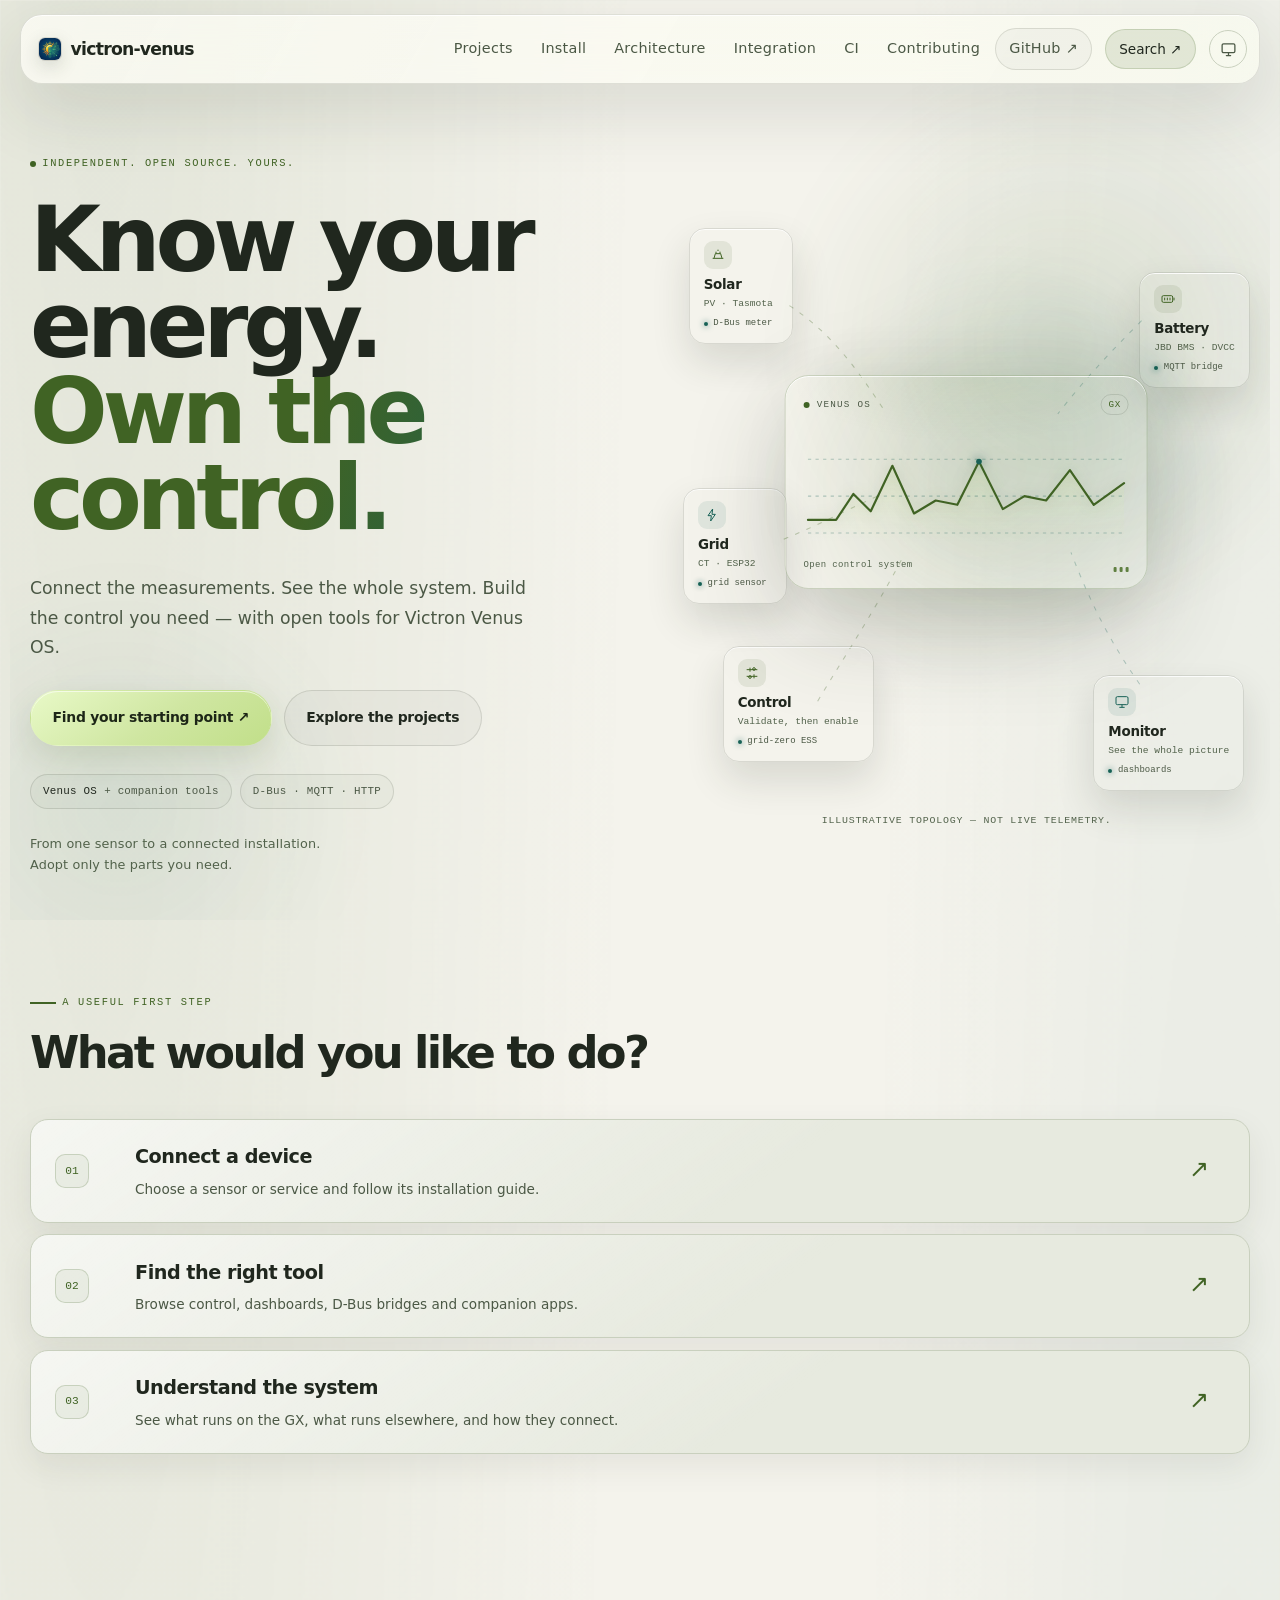
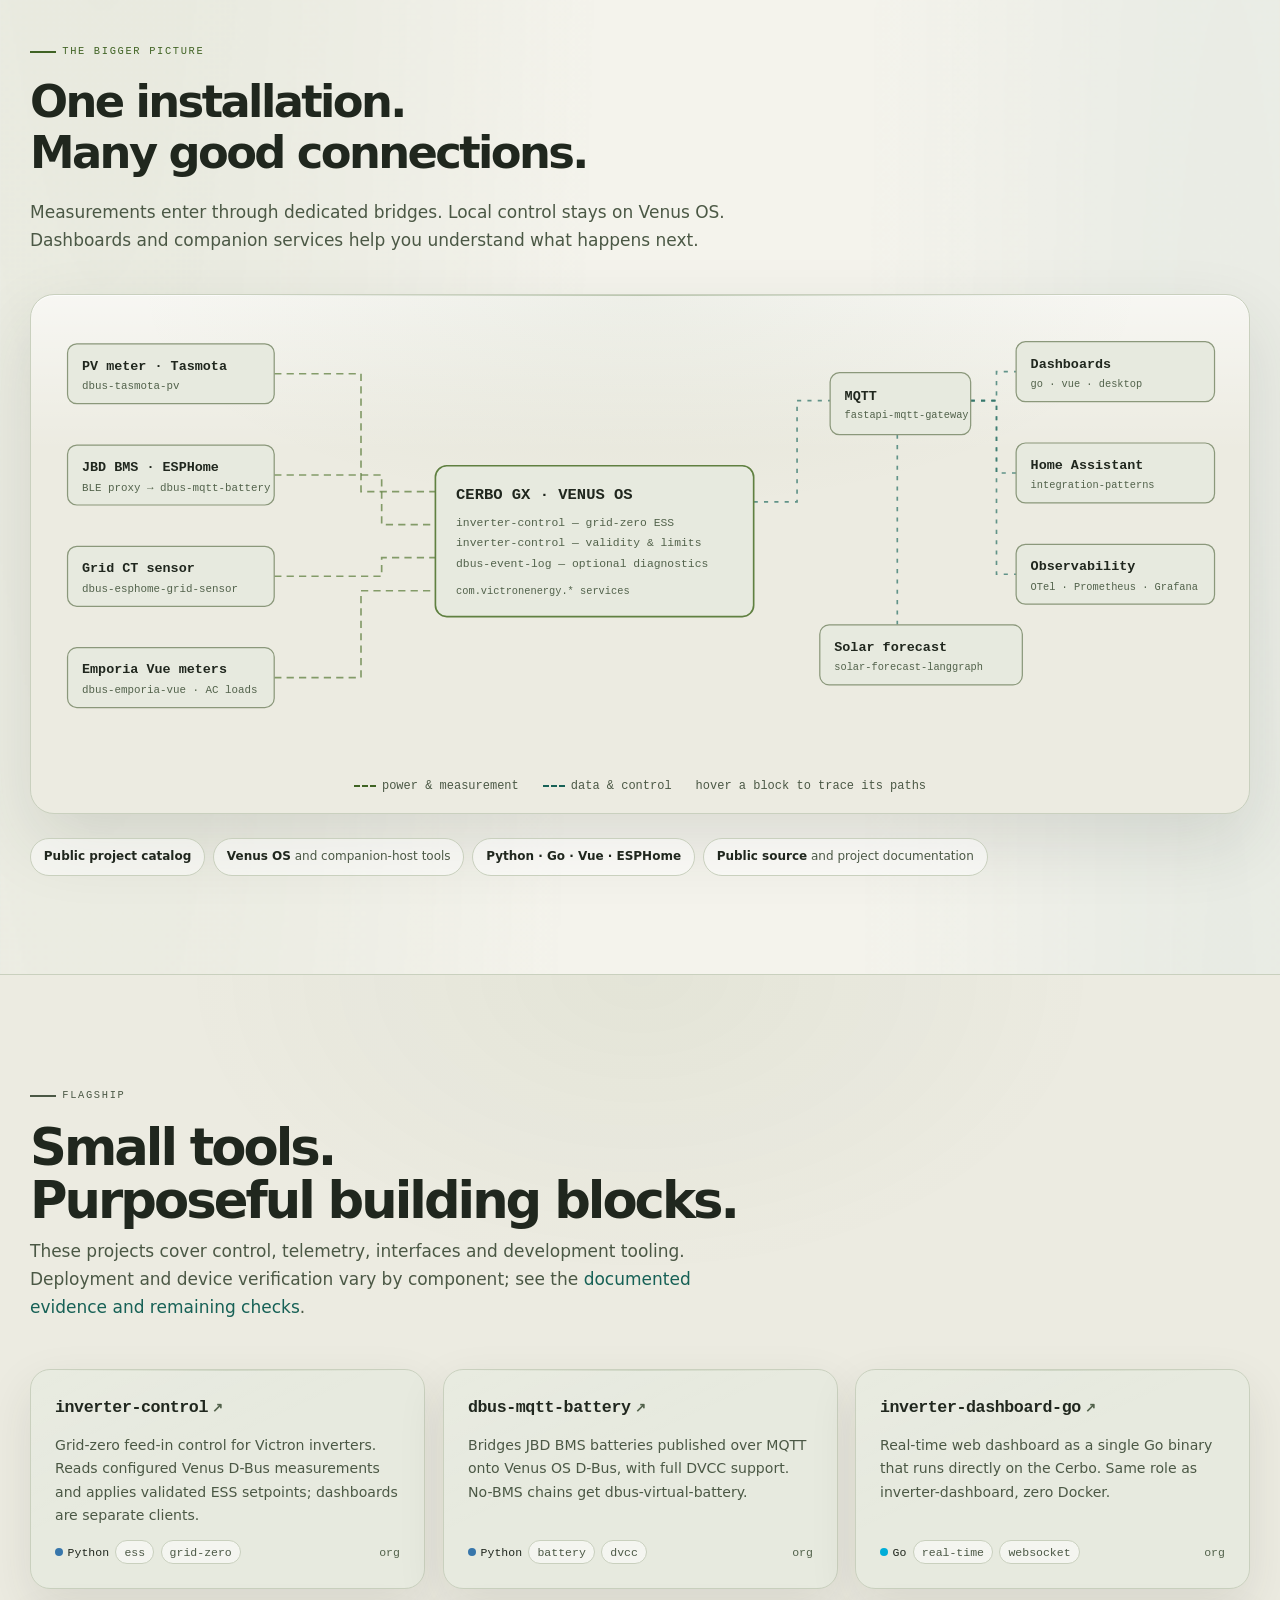
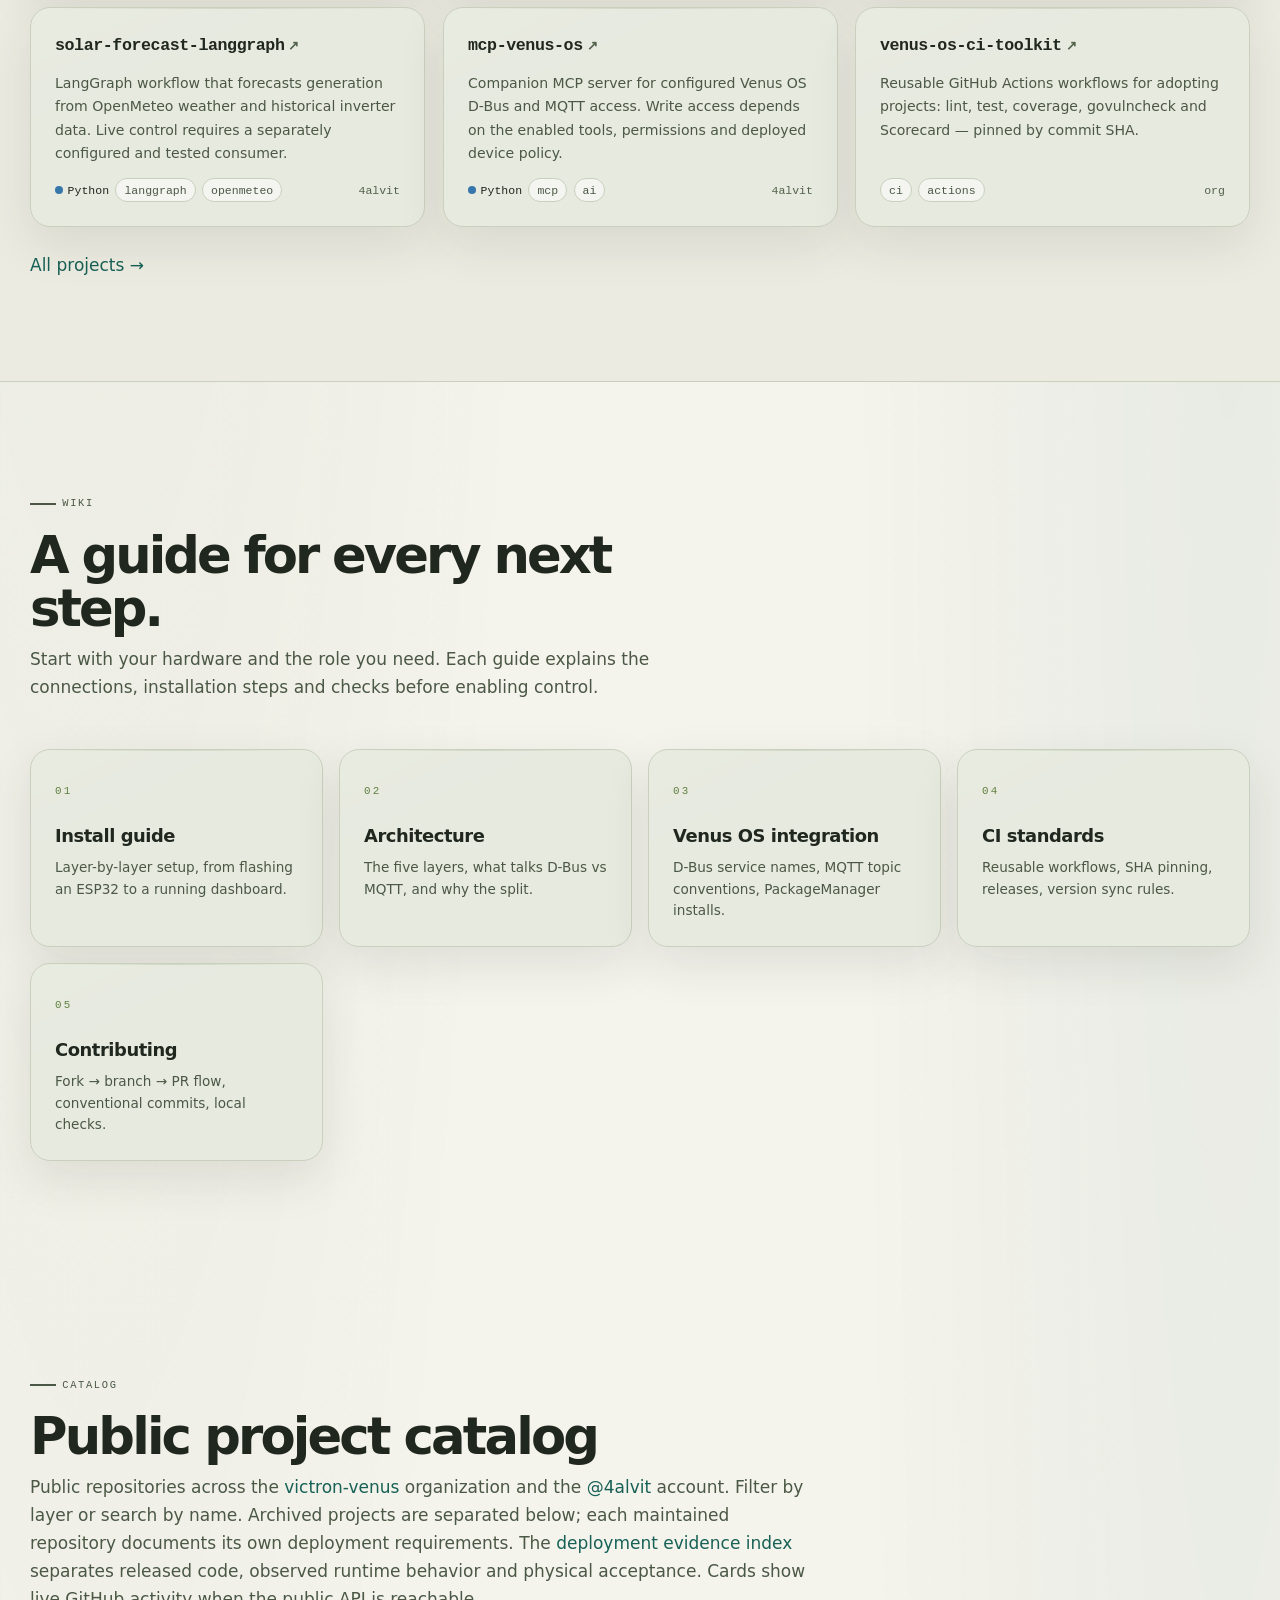
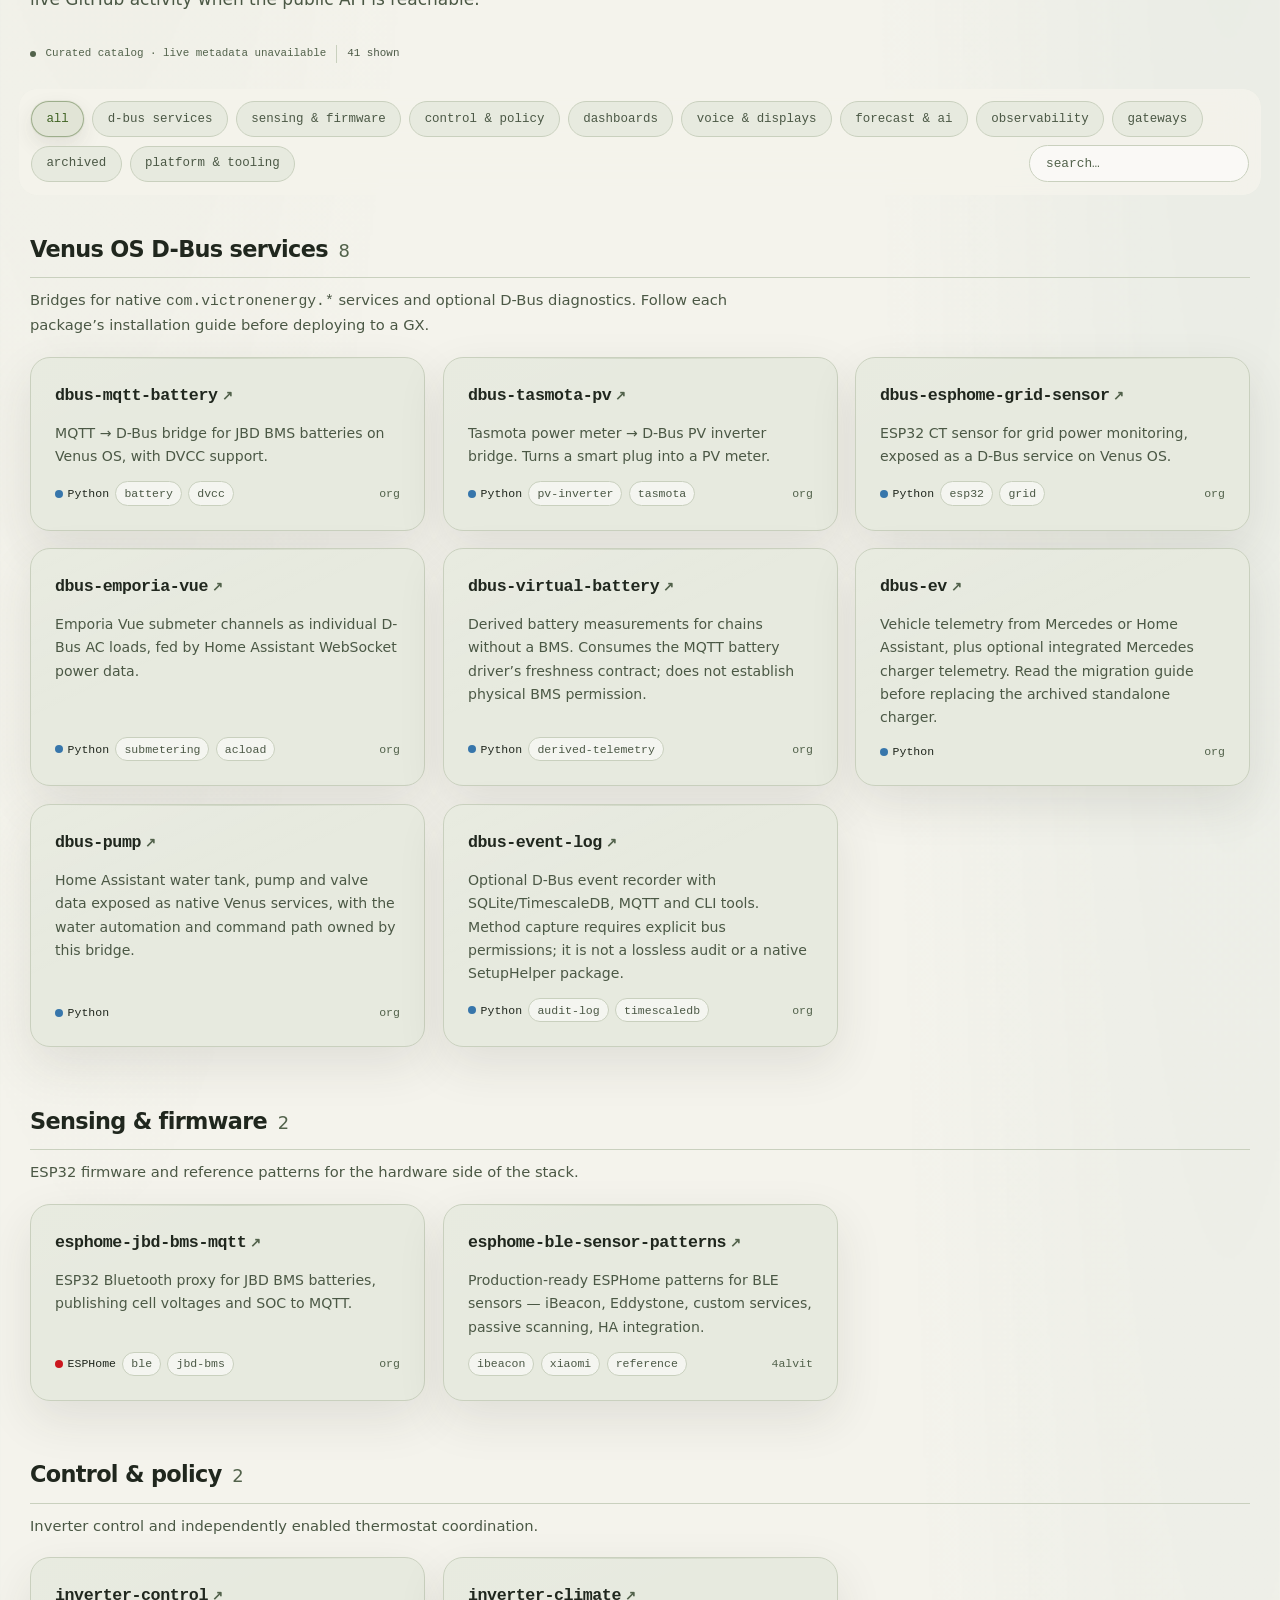
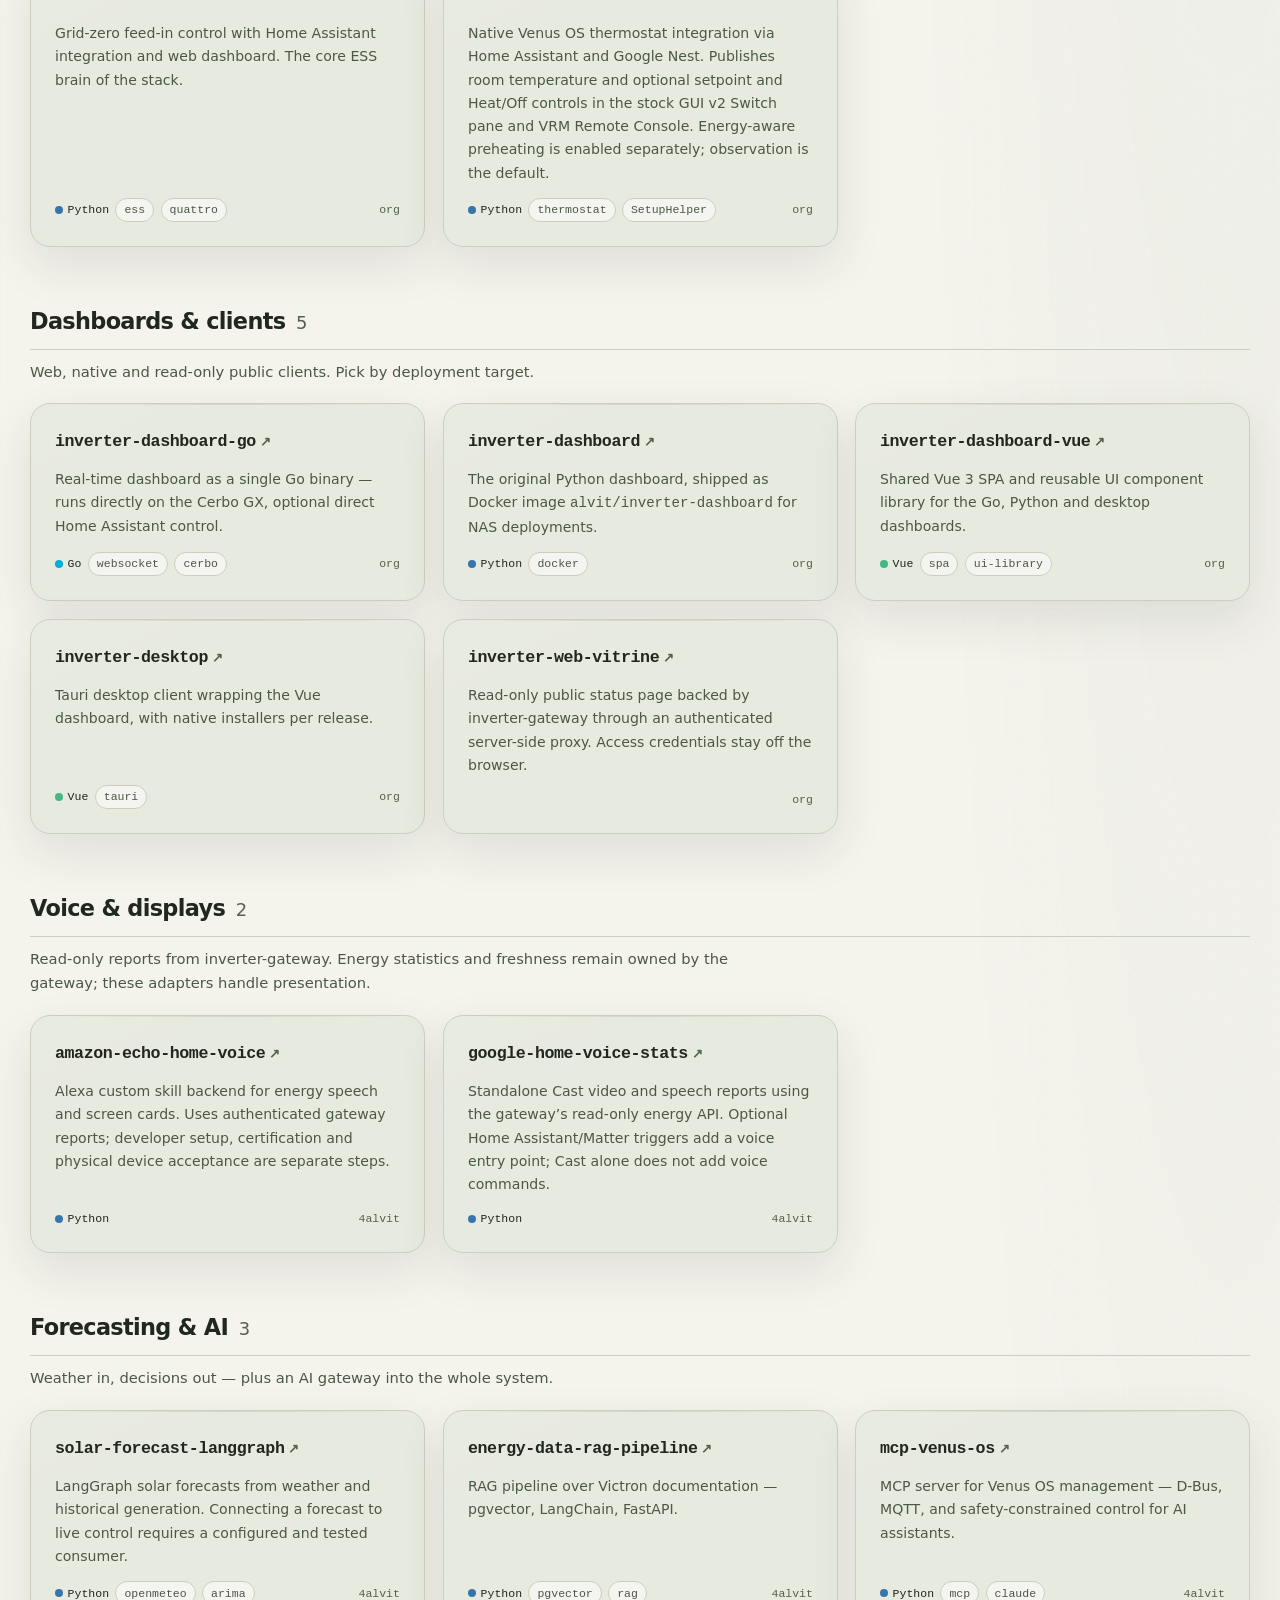
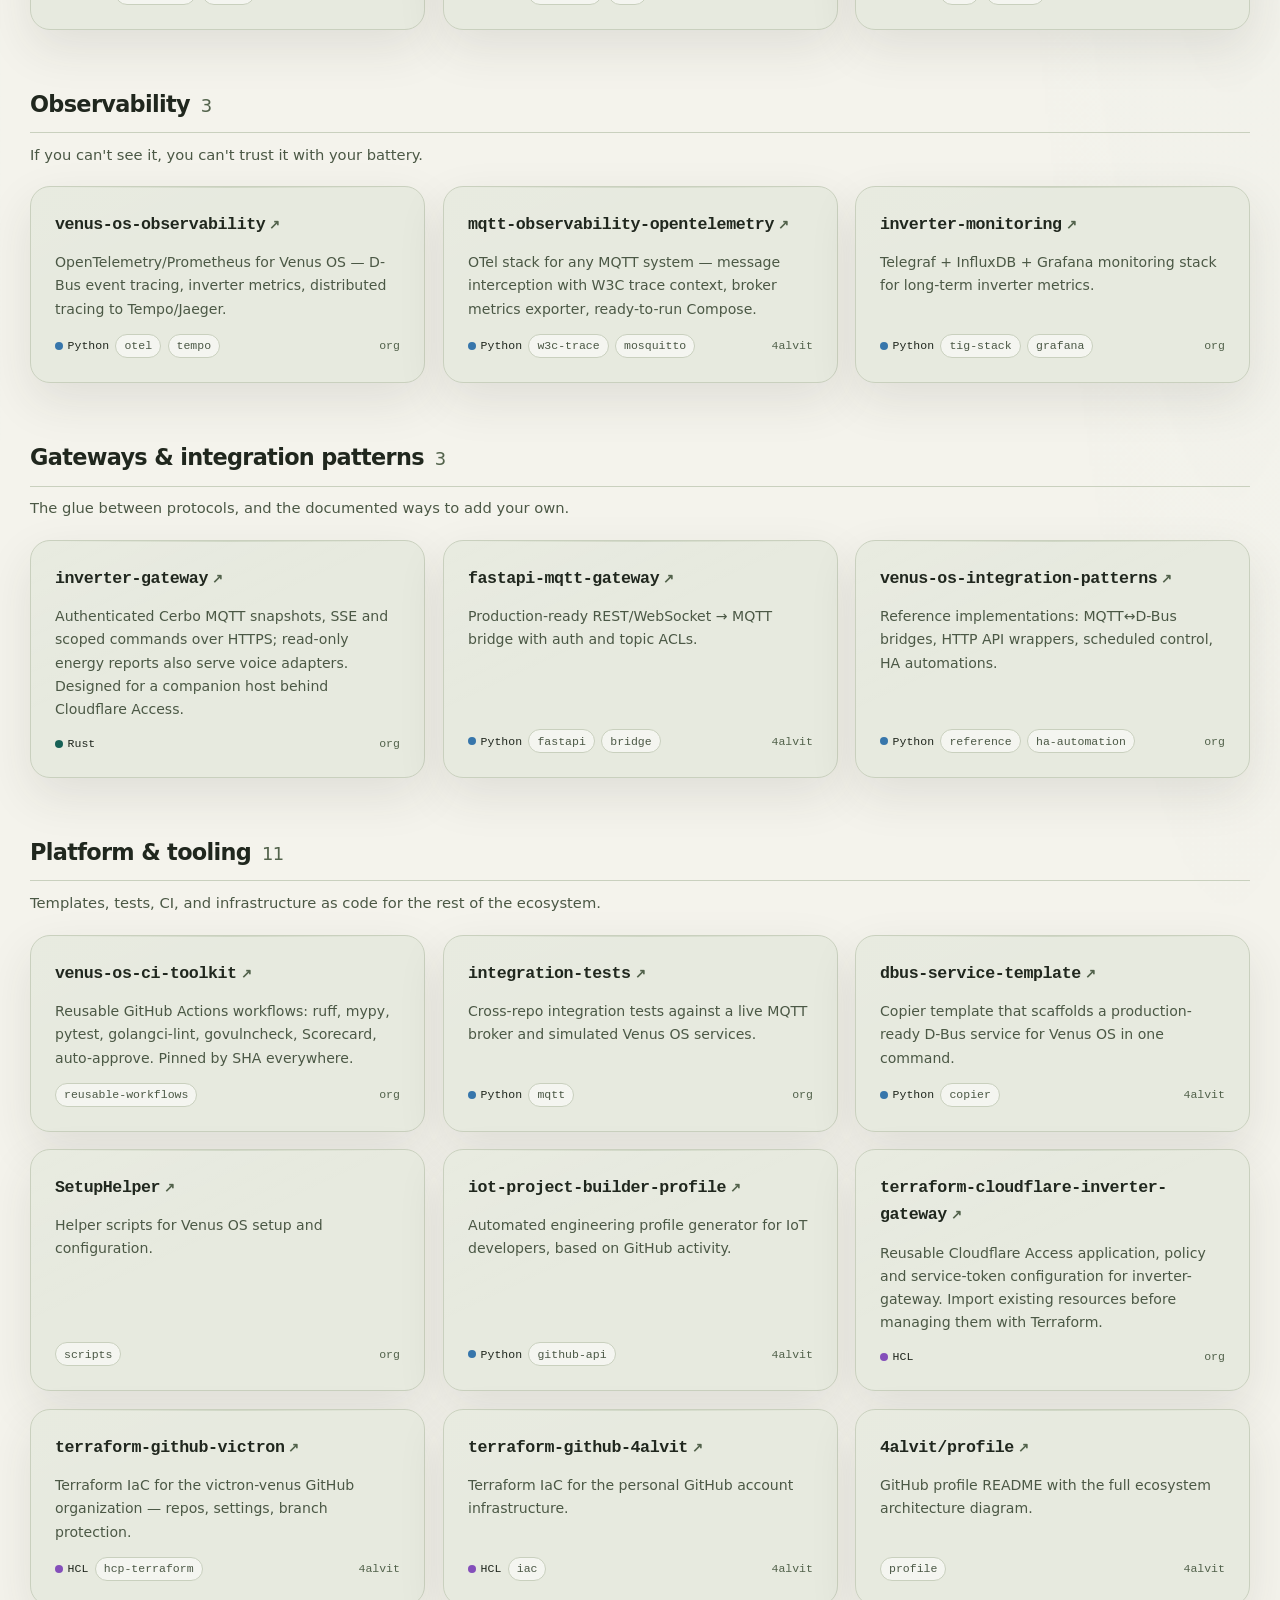
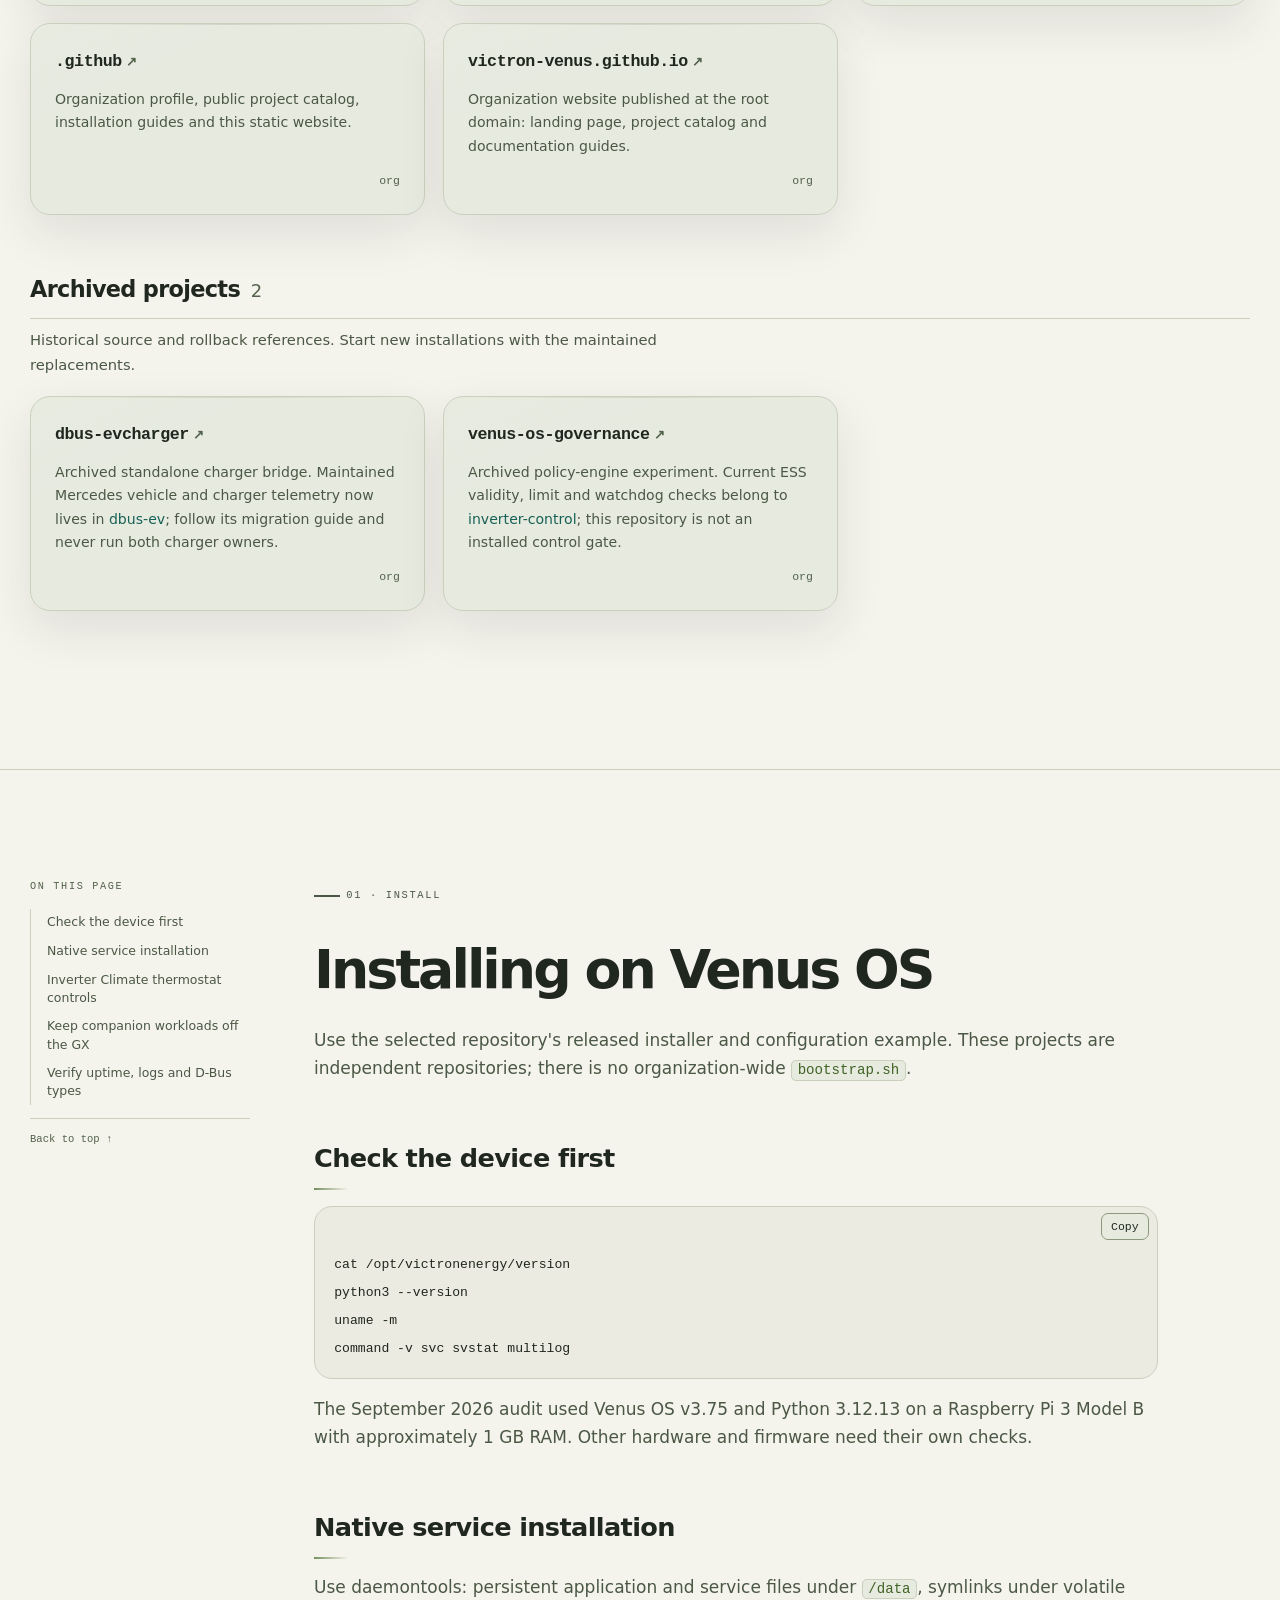
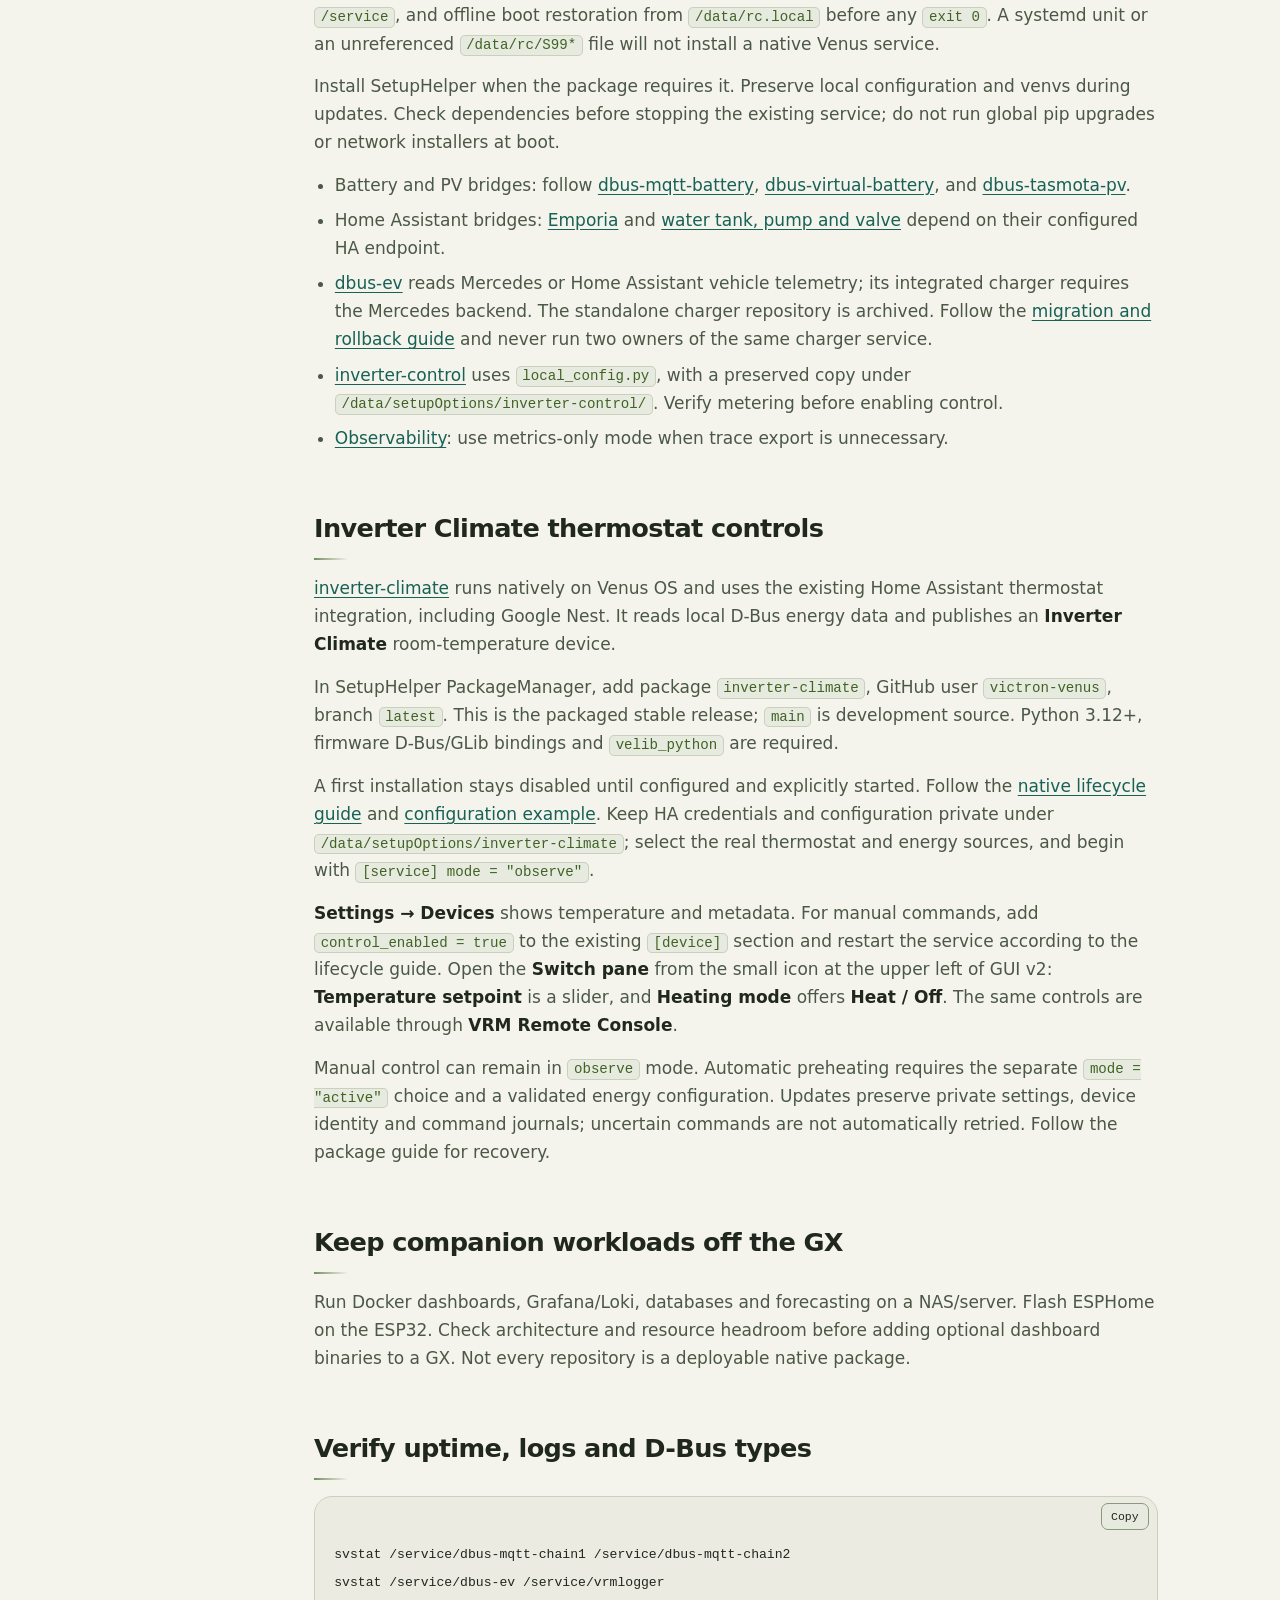
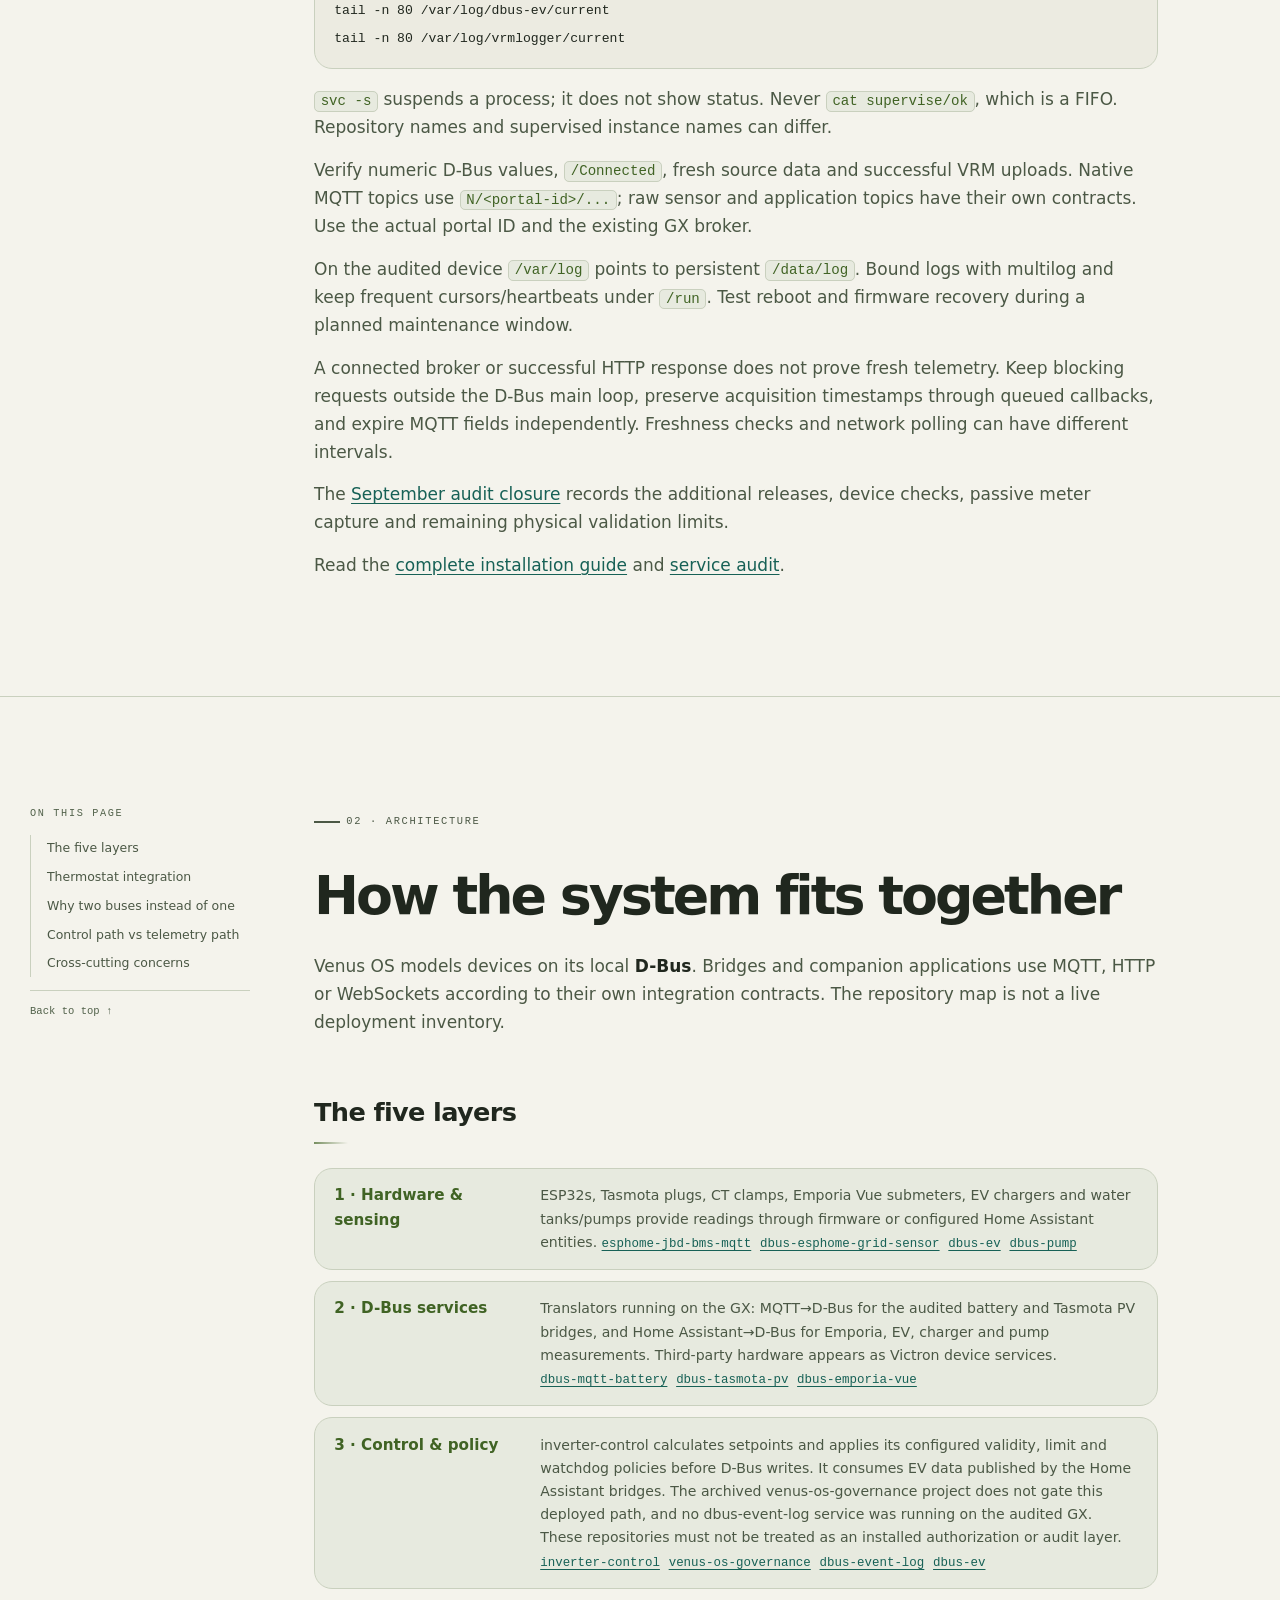
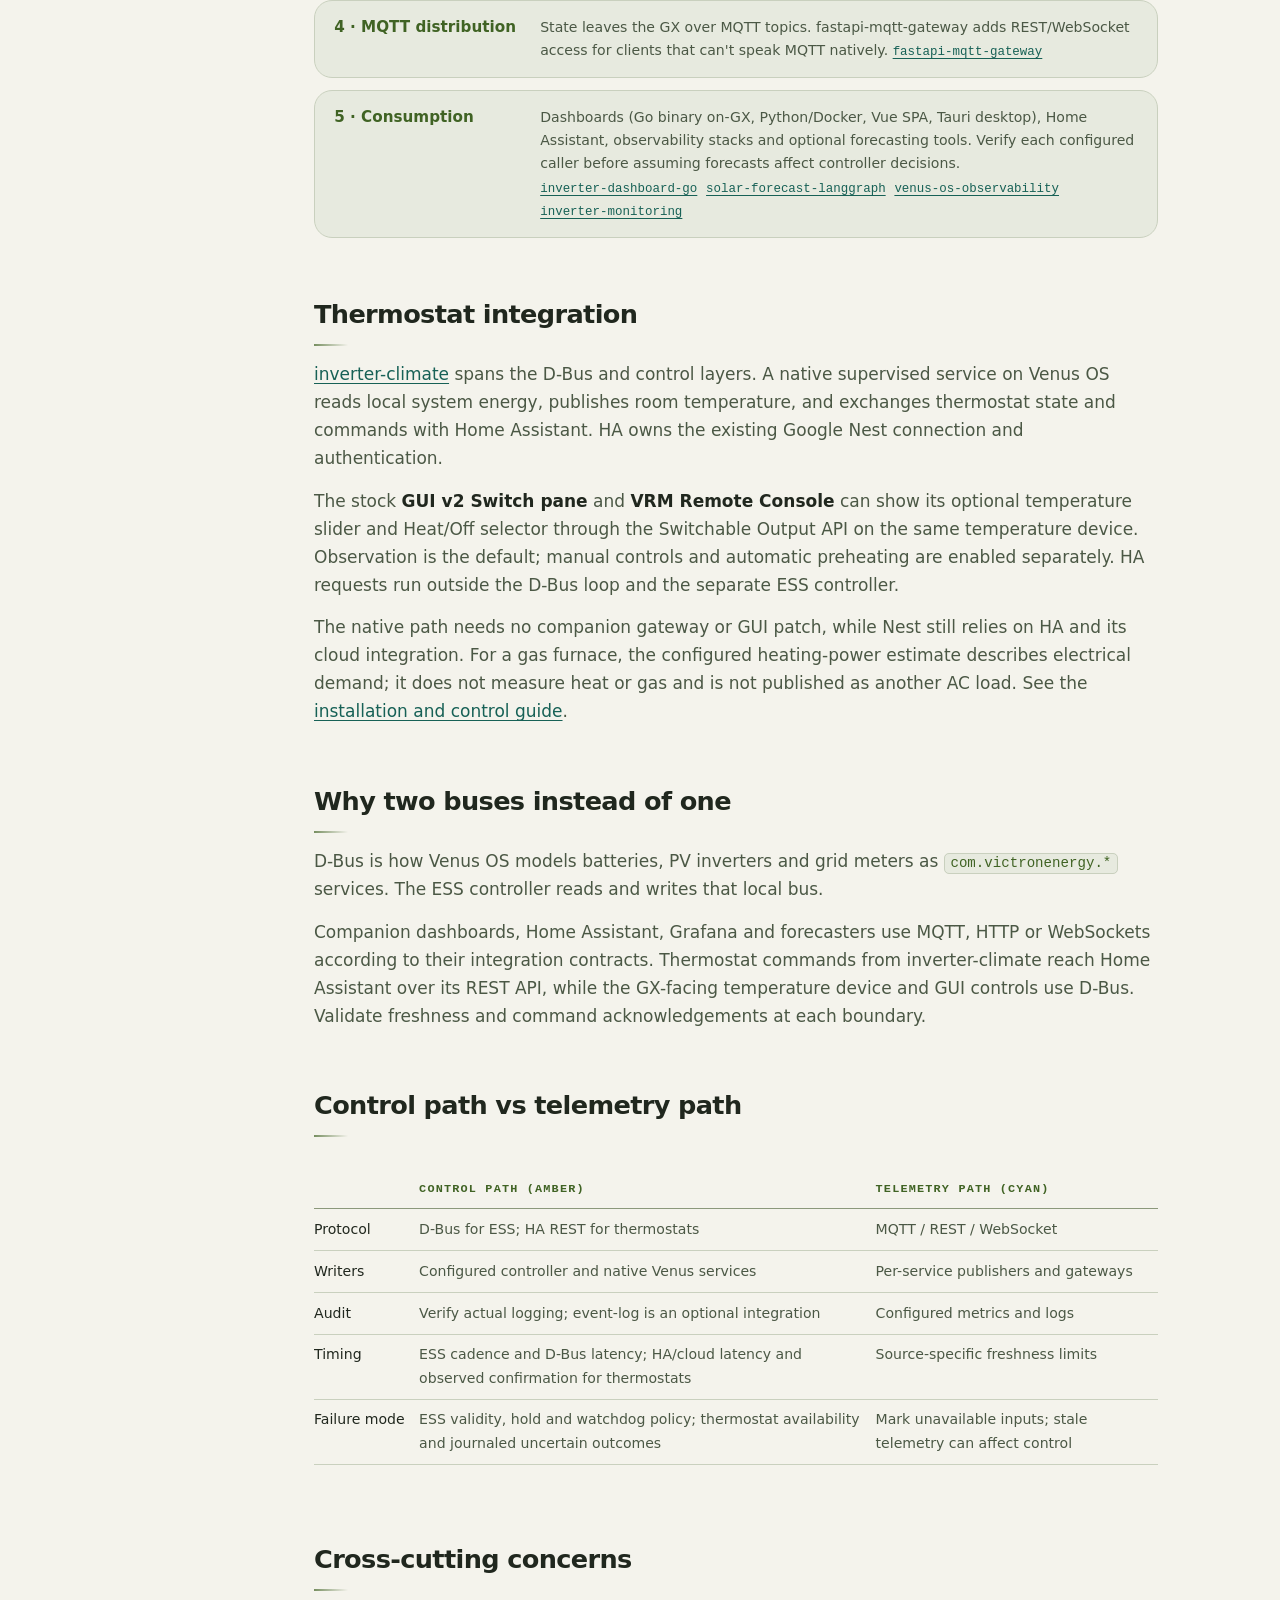
==== commit f64fe094: "feat(site): let the theme toggle return to the system scheme" ====
--- a/index.html
+++ b/index.html
@@ -12,10 +12,10 @@
 <meta property="og:url" content="https://victron-venus.github.io/">
 <meta name="twitter:card" content="summary">
 <meta name="theme-color" content="#151715">
-<script>try{var t=localStorage.getItem("vv-theme")||(matchMedia("(prefers-color-scheme: dark)").matches?"dark":"light");document.documentElement.dataset.theme=t;var m=document.querySelector('meta[name="theme-color"]');if(m)m.content=t==="dark"?"#171a17":"#f4f3ec"}catch(e){}</script>
+<script>(function(){var p="system",t;try{p=localStorage.getItem("vv-theme")||"system"}catch(e){}if(p!=="light"&&p!=="dark")p="system";t=p==="system"?(matchMedia("(prefers-color-scheme: dark)").matches?"dark":"light"):p;var r=document.documentElement;r.dataset.theme=t;r.dataset.themeMode=p;var m=document.querySelector('meta[name="theme-color"]');if(m)m.content=t==="dark"?"#171a17":"#f4f3ec"})()</script>
 <link rel="icon" type="image/png" href="/assets/img/logo.png">
-<link rel="stylesheet" href="/assets/css/style.css?v=20261030n">
-<link rel="stylesheet" href="/assets/css/elevate.css?v=20261030n">
+<link rel="stylesheet" href="/assets/css/style.css?v=20261030o">
+<link rel="stylesheet" href="/assets/css/elevate.css?v=20261030o">
 <script type="application/ld+json">
 {
   "@context": "https://schema.org",
@@ -58,7 +58,8 @@
       <a href="#contributing">Contributing</a>
       <a class="nav-gh" href="https://github.com/victron-venus">GitHub&nbsp;↗</a>
     </nav></details><details class="doc-search"><summary aria-label="Search documentation">Search ↗</summary><div class="search-panel"><label for="docs-query">Search the documentation</label><input id="docs-query" type="search" placeholder="Try MQTT, battery or install" autocomplete="off"><p class="search-status" role="status">Enter a topic to find a guide.</p><ul class="search-results"></ul><a href="#docs">Browse all guides →</a></div></details>
-    <button class="theme-toggle" type="button" aria-label="Switch to dark colour scheme">
+    <button class="theme-toggle" type="button" aria-label="Colour scheme: follows the system. Switch to light">
+      <svg class="theme-icon theme-icon-auto" viewBox="0 0 24 24" fill="none" stroke="currentColor" stroke-width="1.8" stroke-linecap="round" stroke-linejoin="round" aria-hidden="true"><rect x="3" y="4" width="18" height="12.5" rx="2"/><path d="M9 20.5h6M12 16.5v4"/></svg>
       <svg class="theme-icon theme-icon-sun" viewBox="0 0 24 24" fill="none" stroke="currentColor" stroke-width="1.8" stroke-linecap="round" aria-hidden="true"><circle cx="12" cy="12" r="4.3"/><path d="M12 2.4v2.3M12 19.3v2.3M2.4 12h2.3M19.3 12h2.3M5.2 5.2l1.6 1.6M17.2 17.2l1.6 1.6M18.8 5.2l-1.6 1.6M6.8 17.2l-1.6 1.6"/></svg>
       <svg class="theme-icon theme-icon-moon" viewBox="0 0 24 24" fill="none" stroke="currentColor" stroke-width="1.8" stroke-linecap="round" stroke-linejoin="round" aria-hidden="true"><path d="M20.2 14.6A8.3 8.3 0 1 1 9.4 3.8a6.6 6.6 0 0 0 10.8 10.8Z"/></svg>
     </button>
@@ -1046,8 +1047,8 @@
   </div>
 </footer>
 
-<script src="/assets/js/main.js?v=20261030n" defer></script>
-<script src="/assets/js/site.js?v=20261030n" defer></script>
-<script src="/assets/js/app.js?v=20261030n" defer></script>
+<script src="/assets/js/main.js?v=20261030o" defer></script>
+<script src="/assets/js/site.js?v=20261030o" defer></script>
+<script src="/assets/js/app.js?v=20261030o" defer></script>
 </body>
 </html>
--- a/assets/css/style.css
+++ b/assets/css/style.css
@@ -140,13 +140,12 @@
 }
 .theme-toggle:hover { color: var(--ink); border-color: var(--edge-hi); background: var(--panel); }
 .theme-toggle svg { width: 17px; height: 17px; }
-.theme-icon-sun { display: none; }
-:root[data-theme="dark"] .theme-icon-sun { display: block; }
-:root[data-theme="dark"] .theme-icon-moon { display: none; }
-@media (prefers-color-scheme: dark) {
-  :root:not([data-theme]) .theme-icon-sun { display: block; }
-  :root:not([data-theme]) .theme-icon-moon { display: none; }
-}
+.theme-icon { display: none; }
+:root[data-theme-mode="light"] .theme-icon-sun,
+:root[data-theme-mode="dark"] .theme-icon-moon,
+:root[data-theme-mode="system"] .theme-icon-auto { display: block; }
+/* Without JS there is no mode attribute; show the default instead of no icon. */
+:root:not([data-theme-mode]) .theme-icon-auto { display: block; }
 
 /* ---------- Hero ---------- */
 
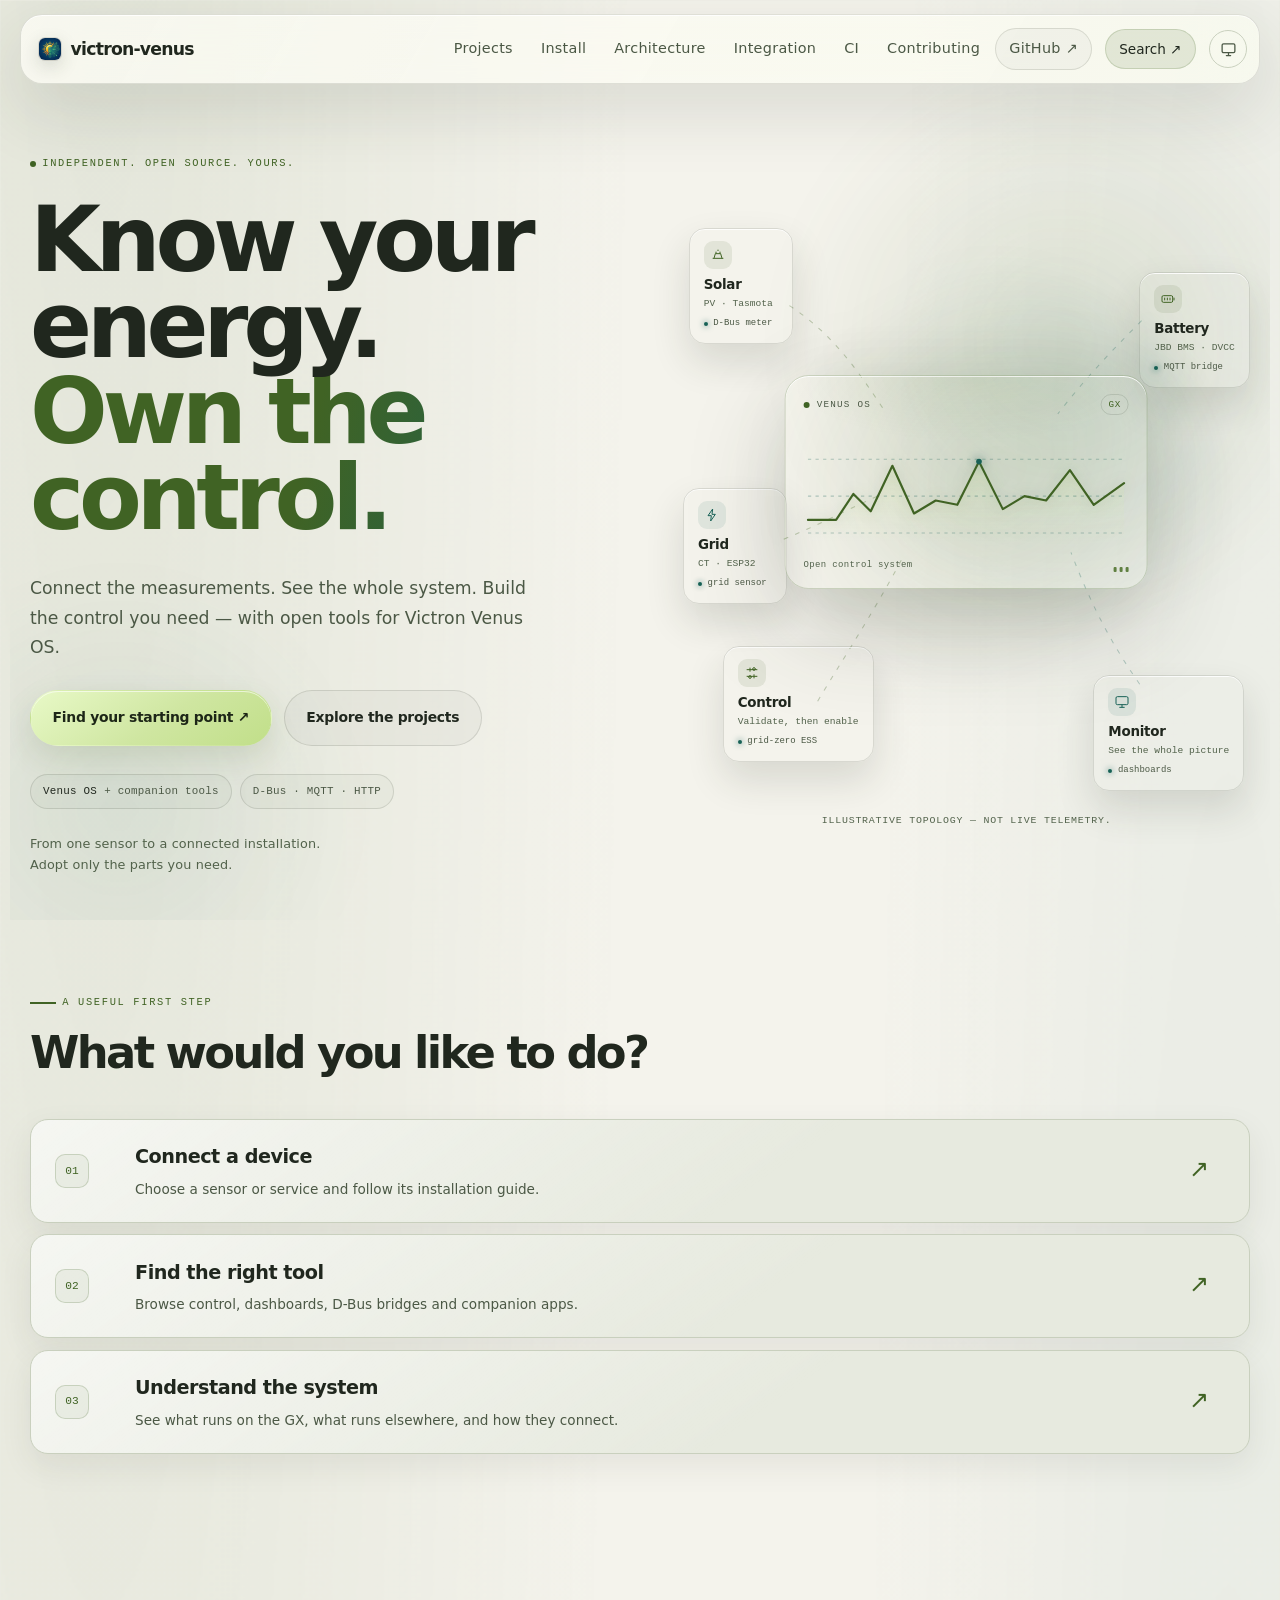
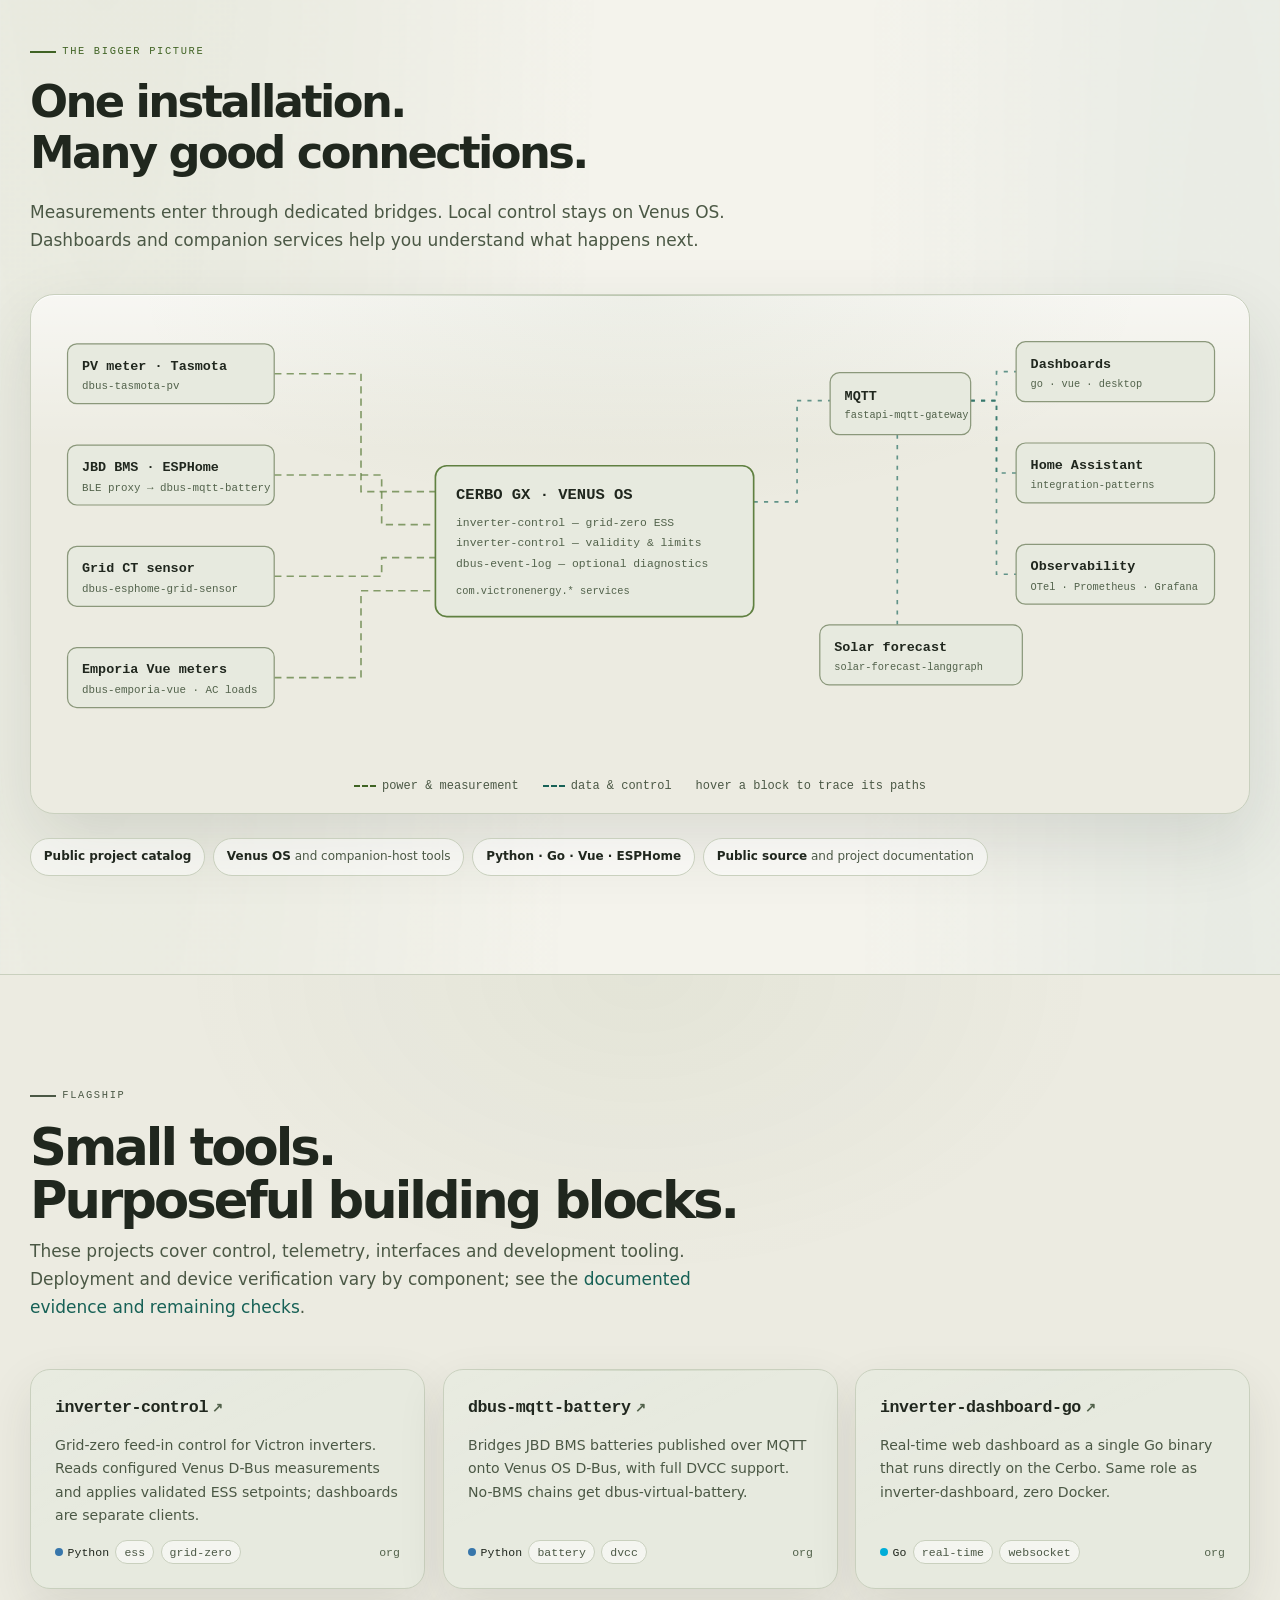
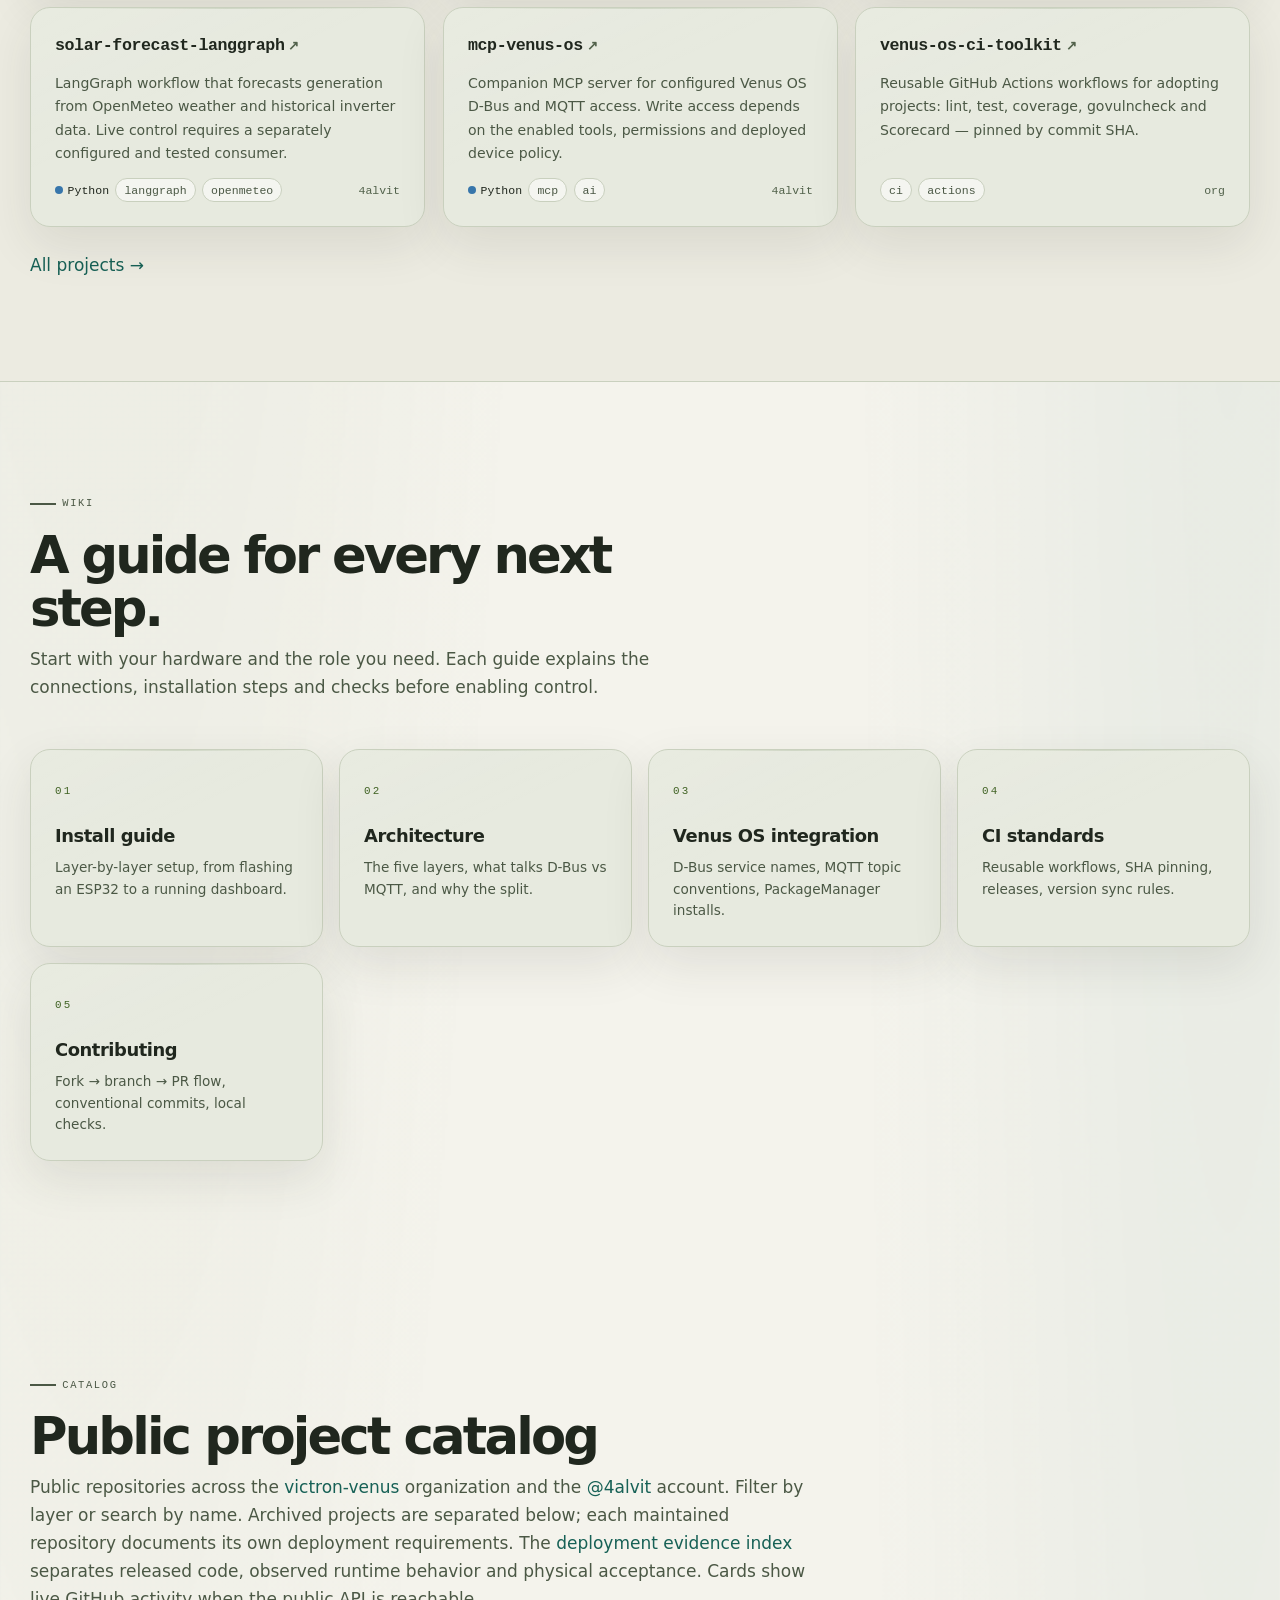
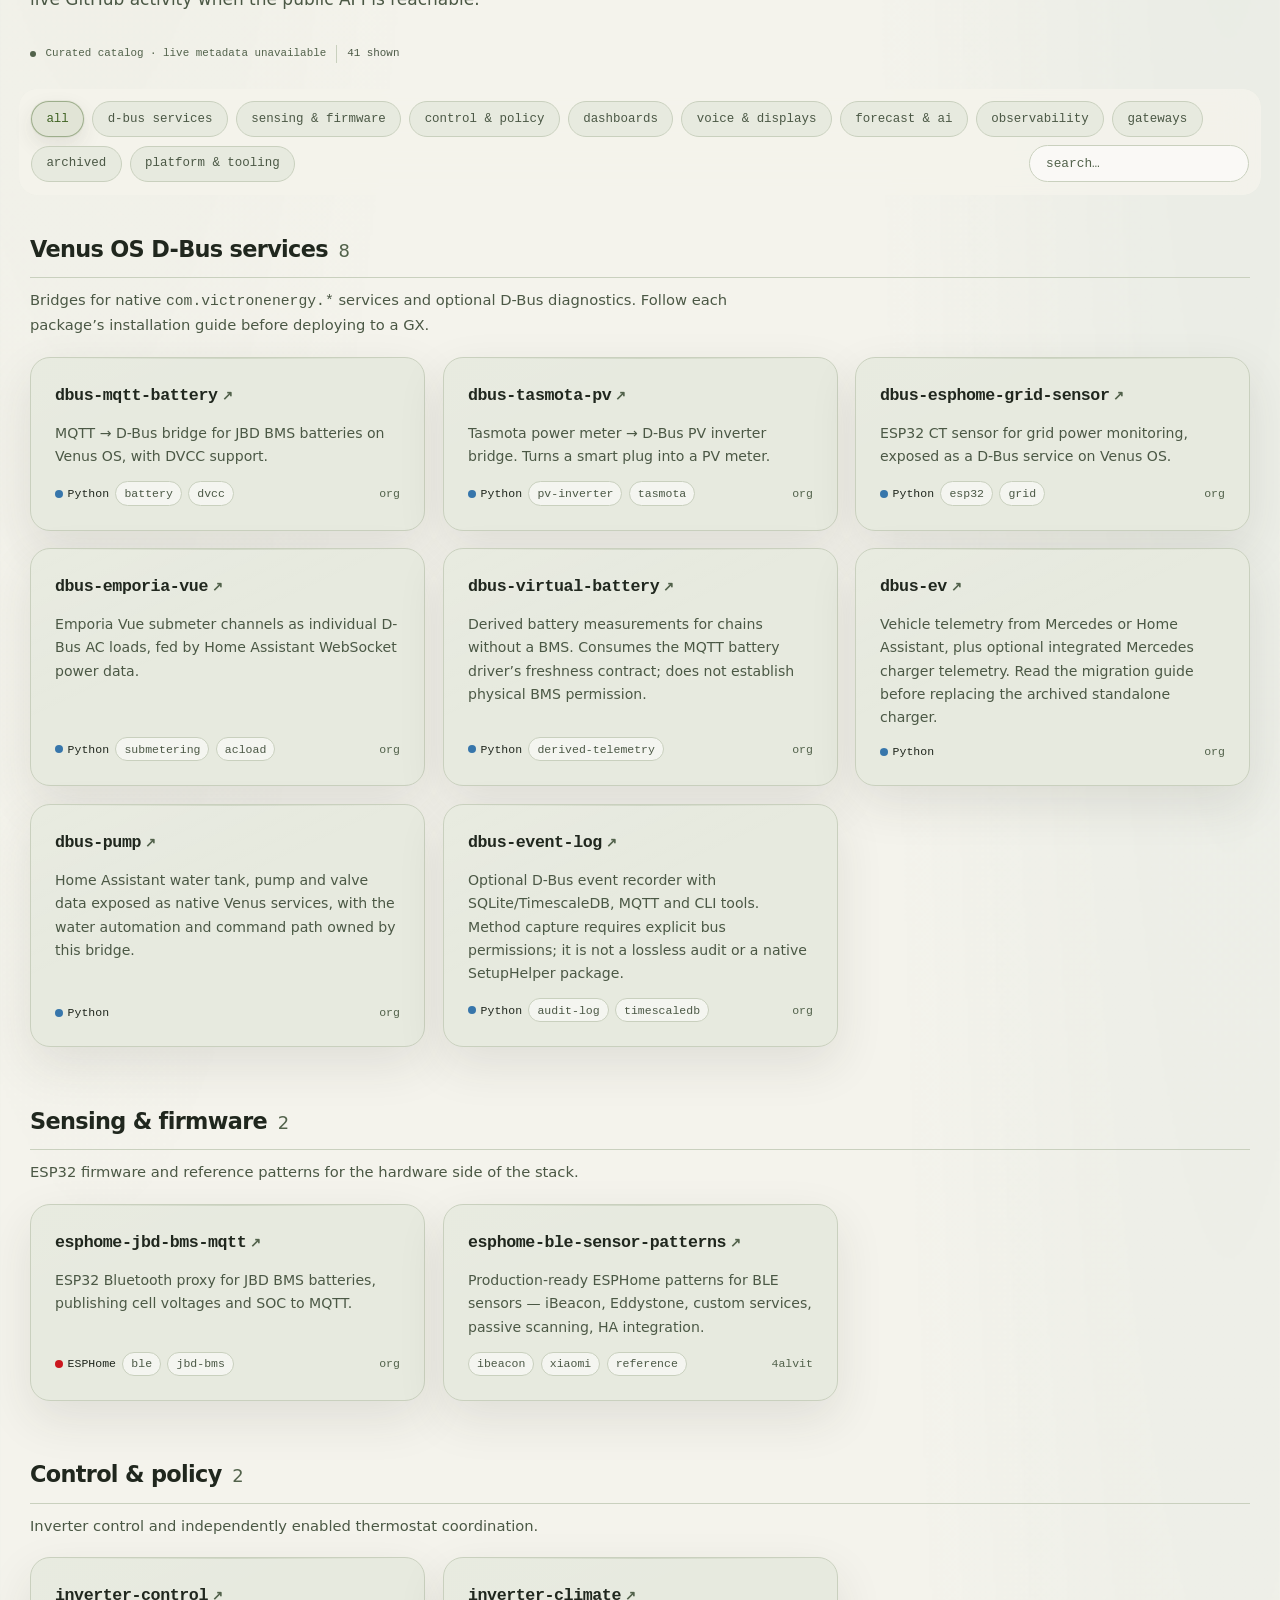
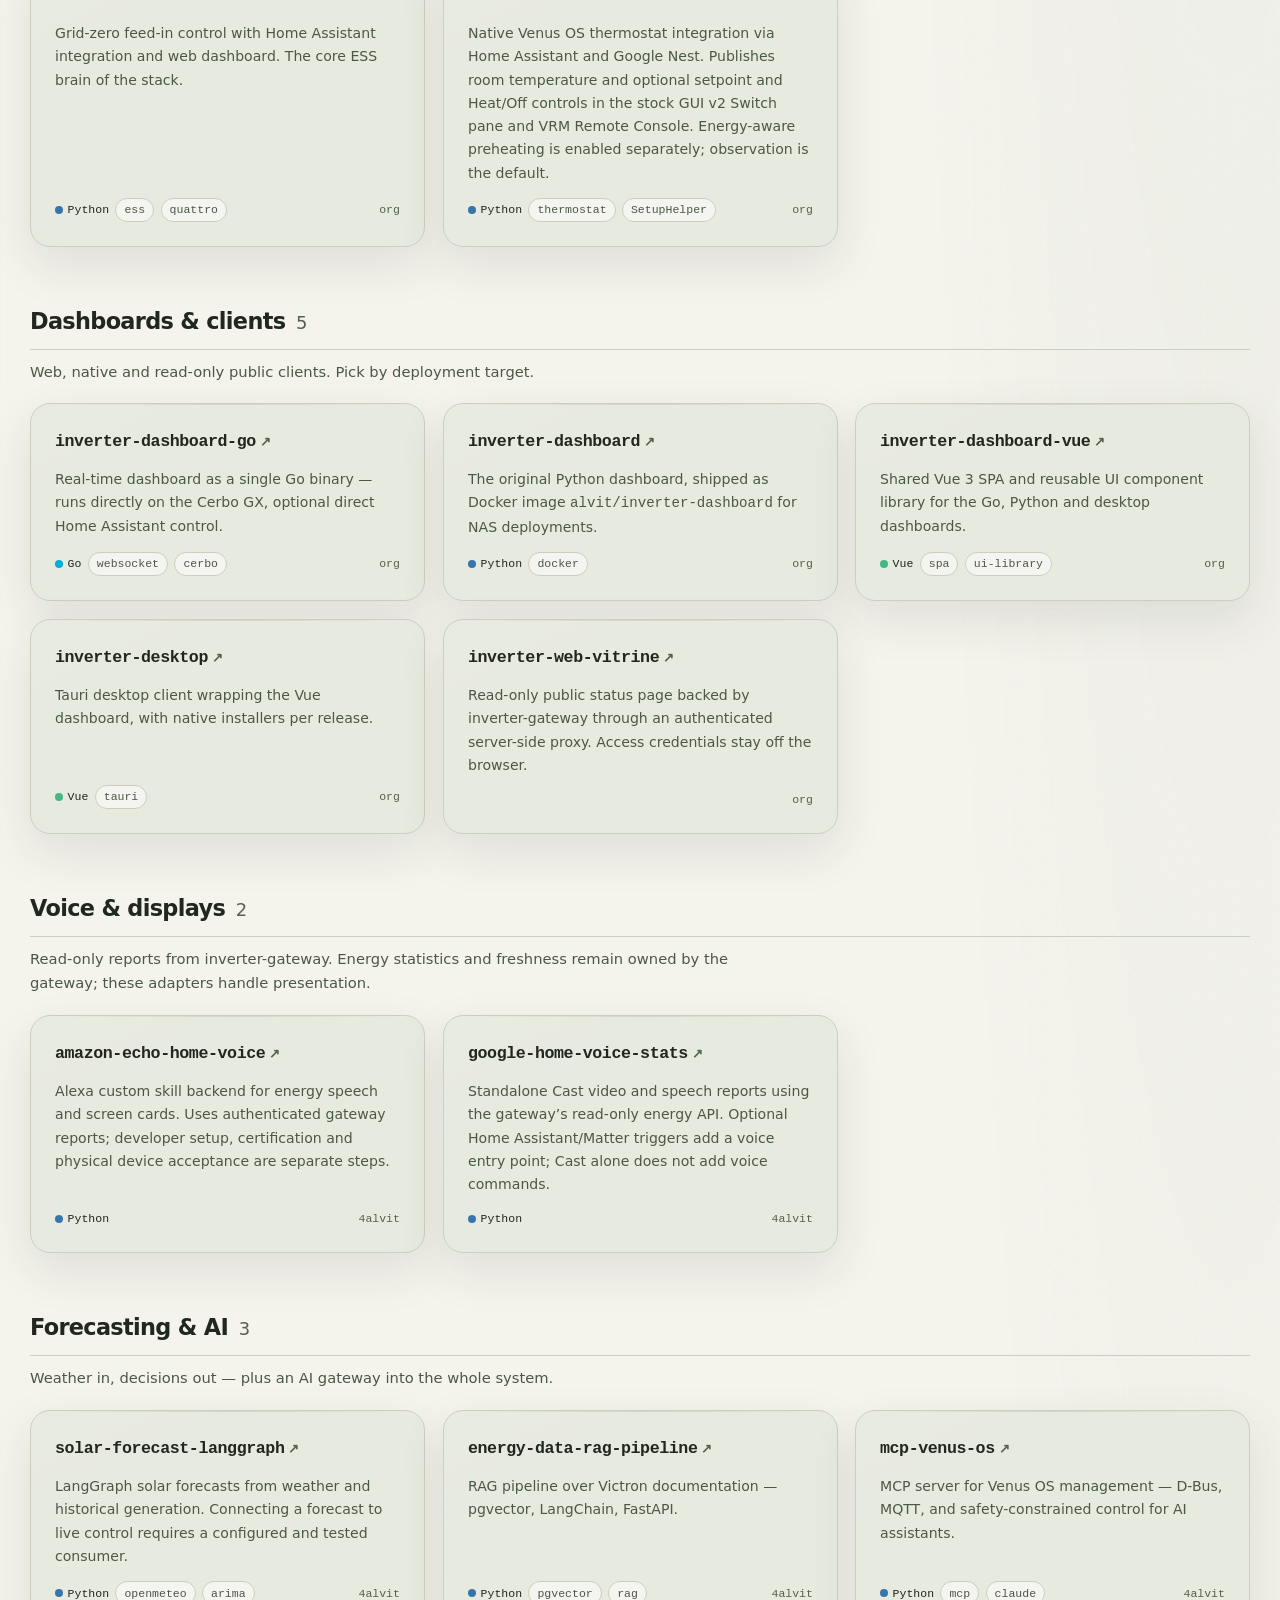
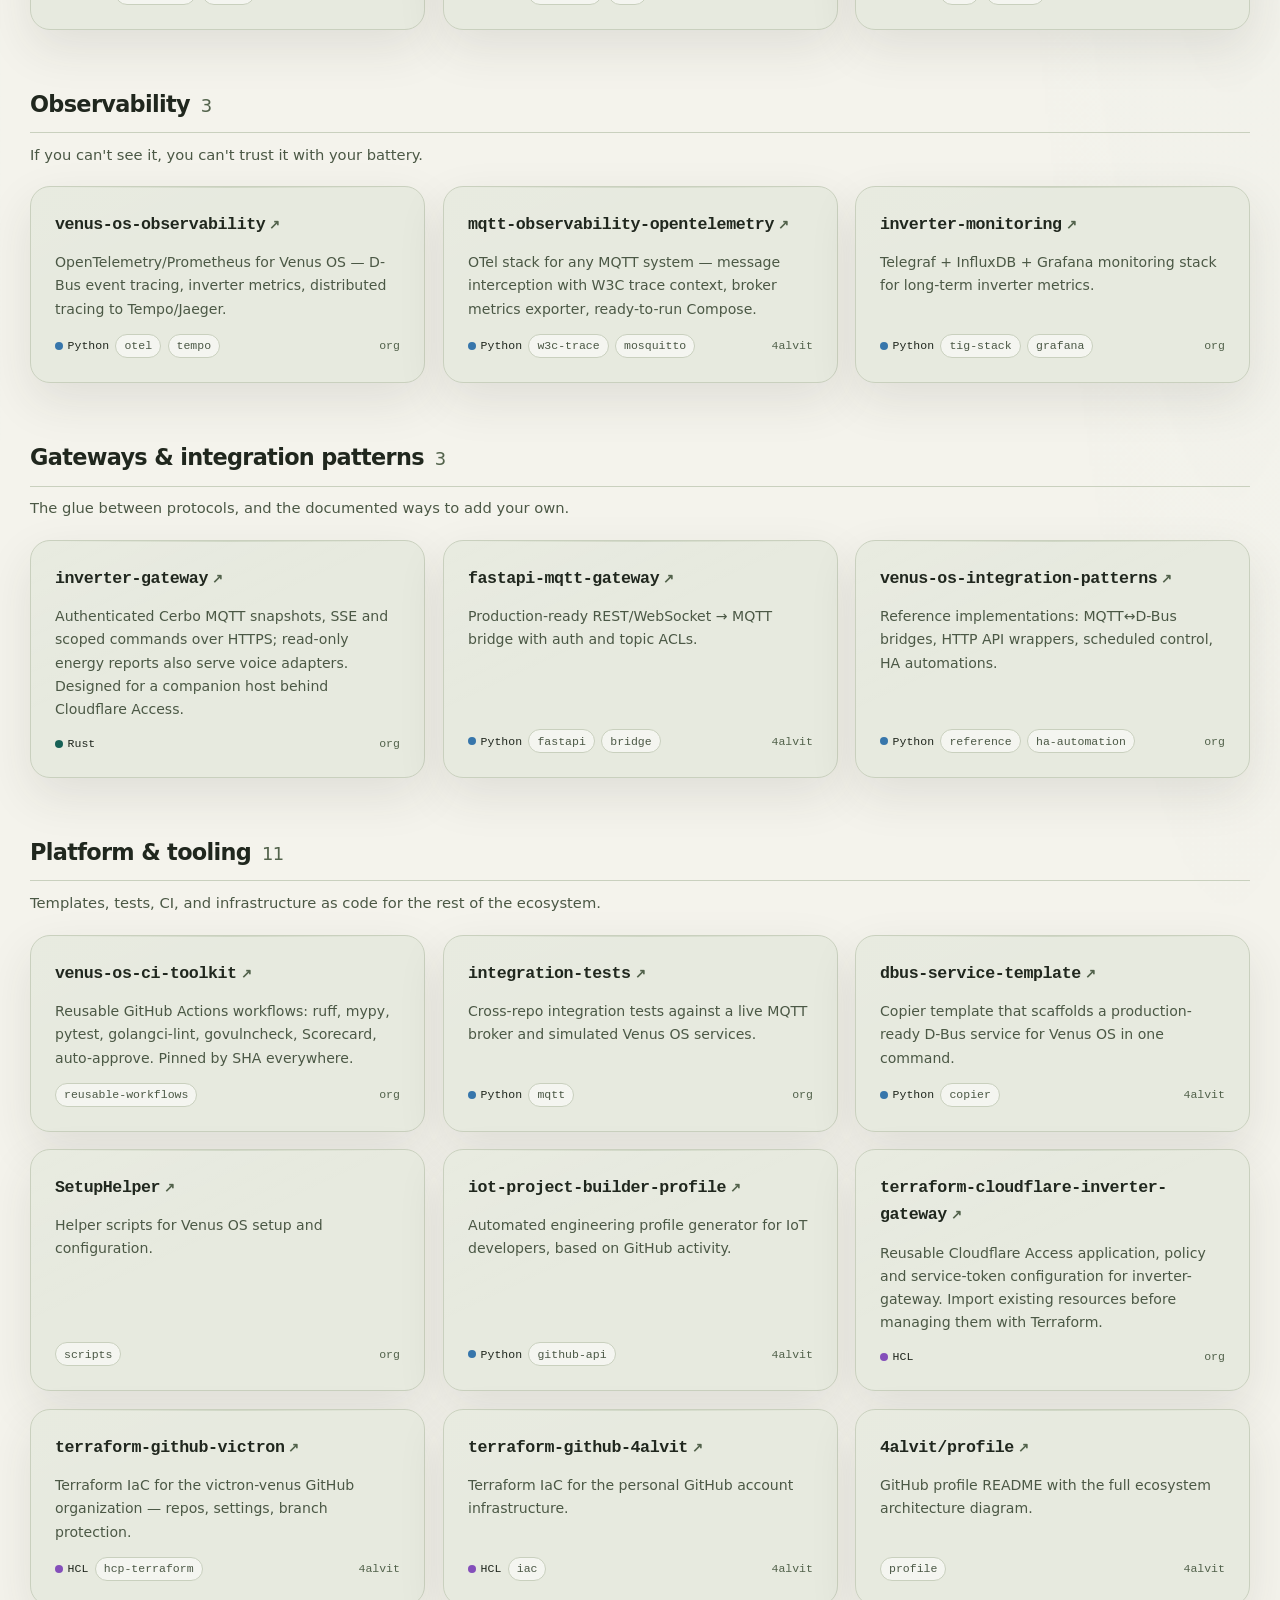
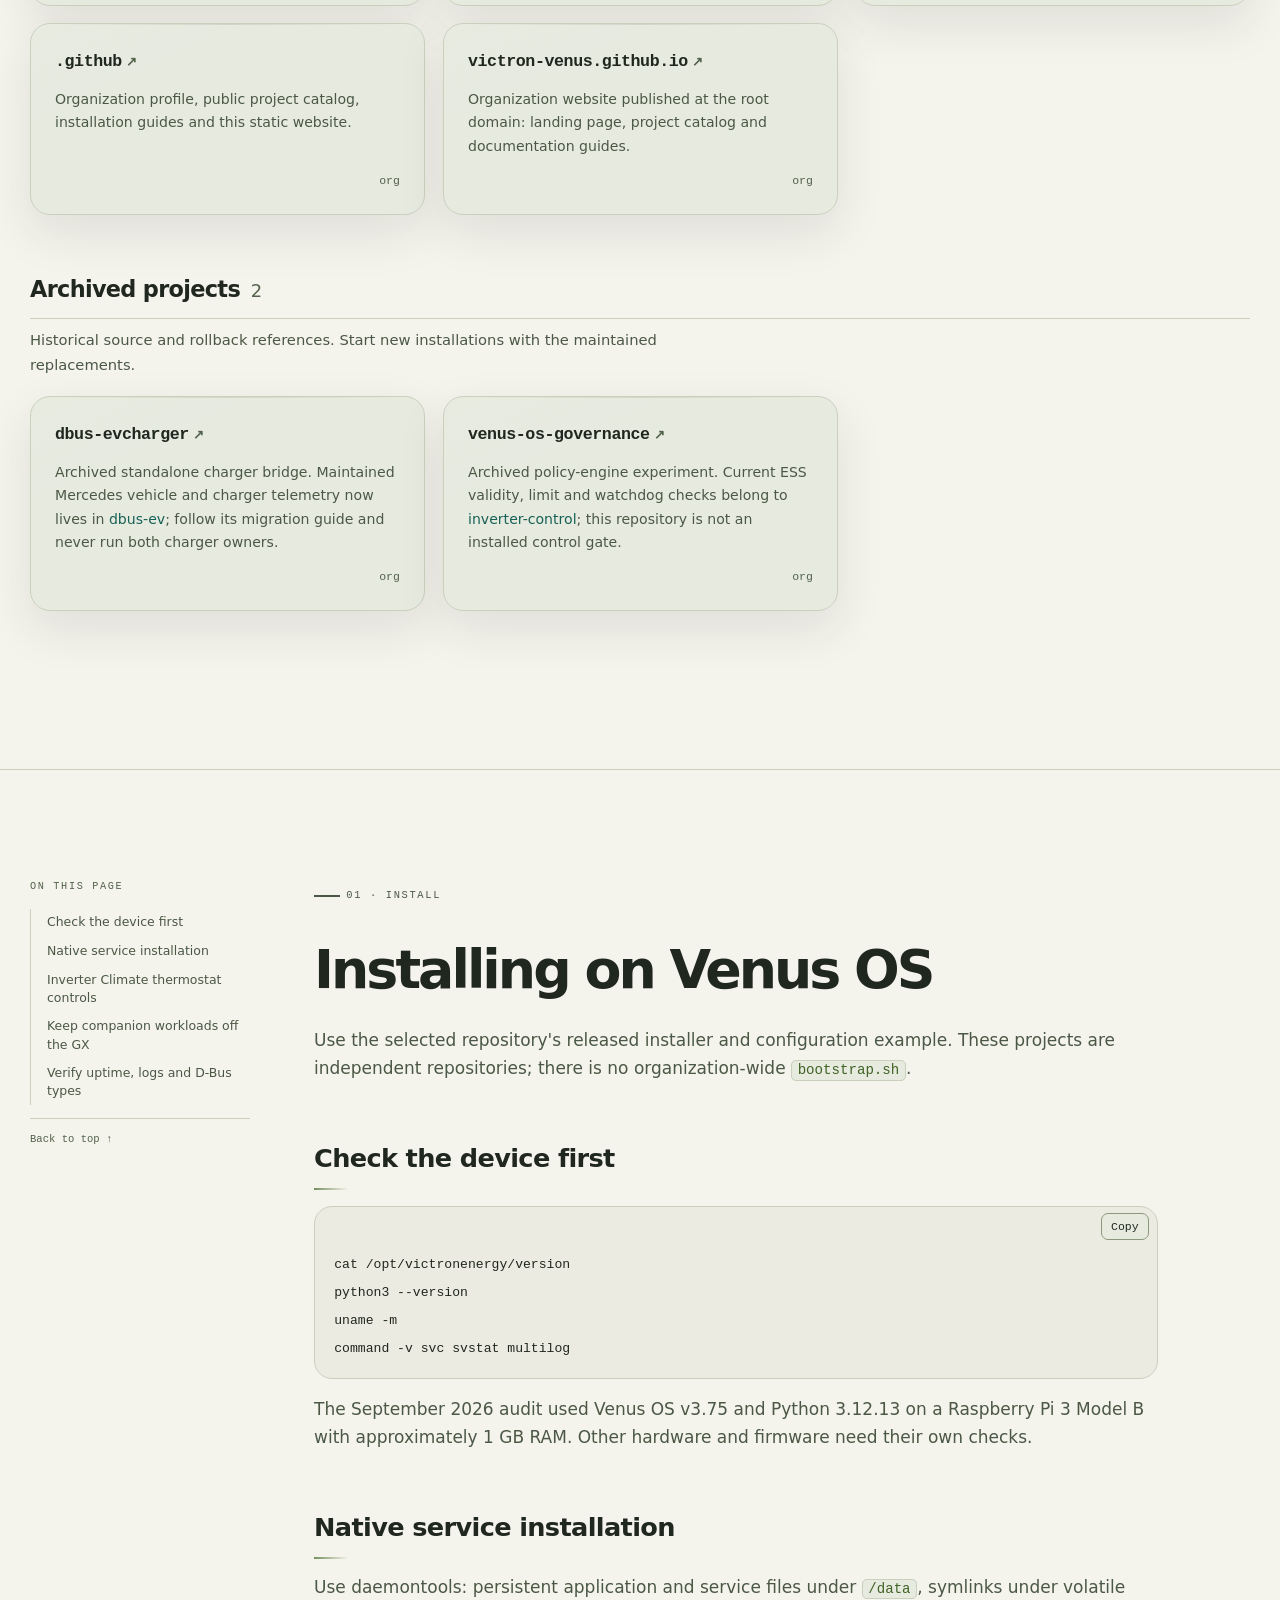
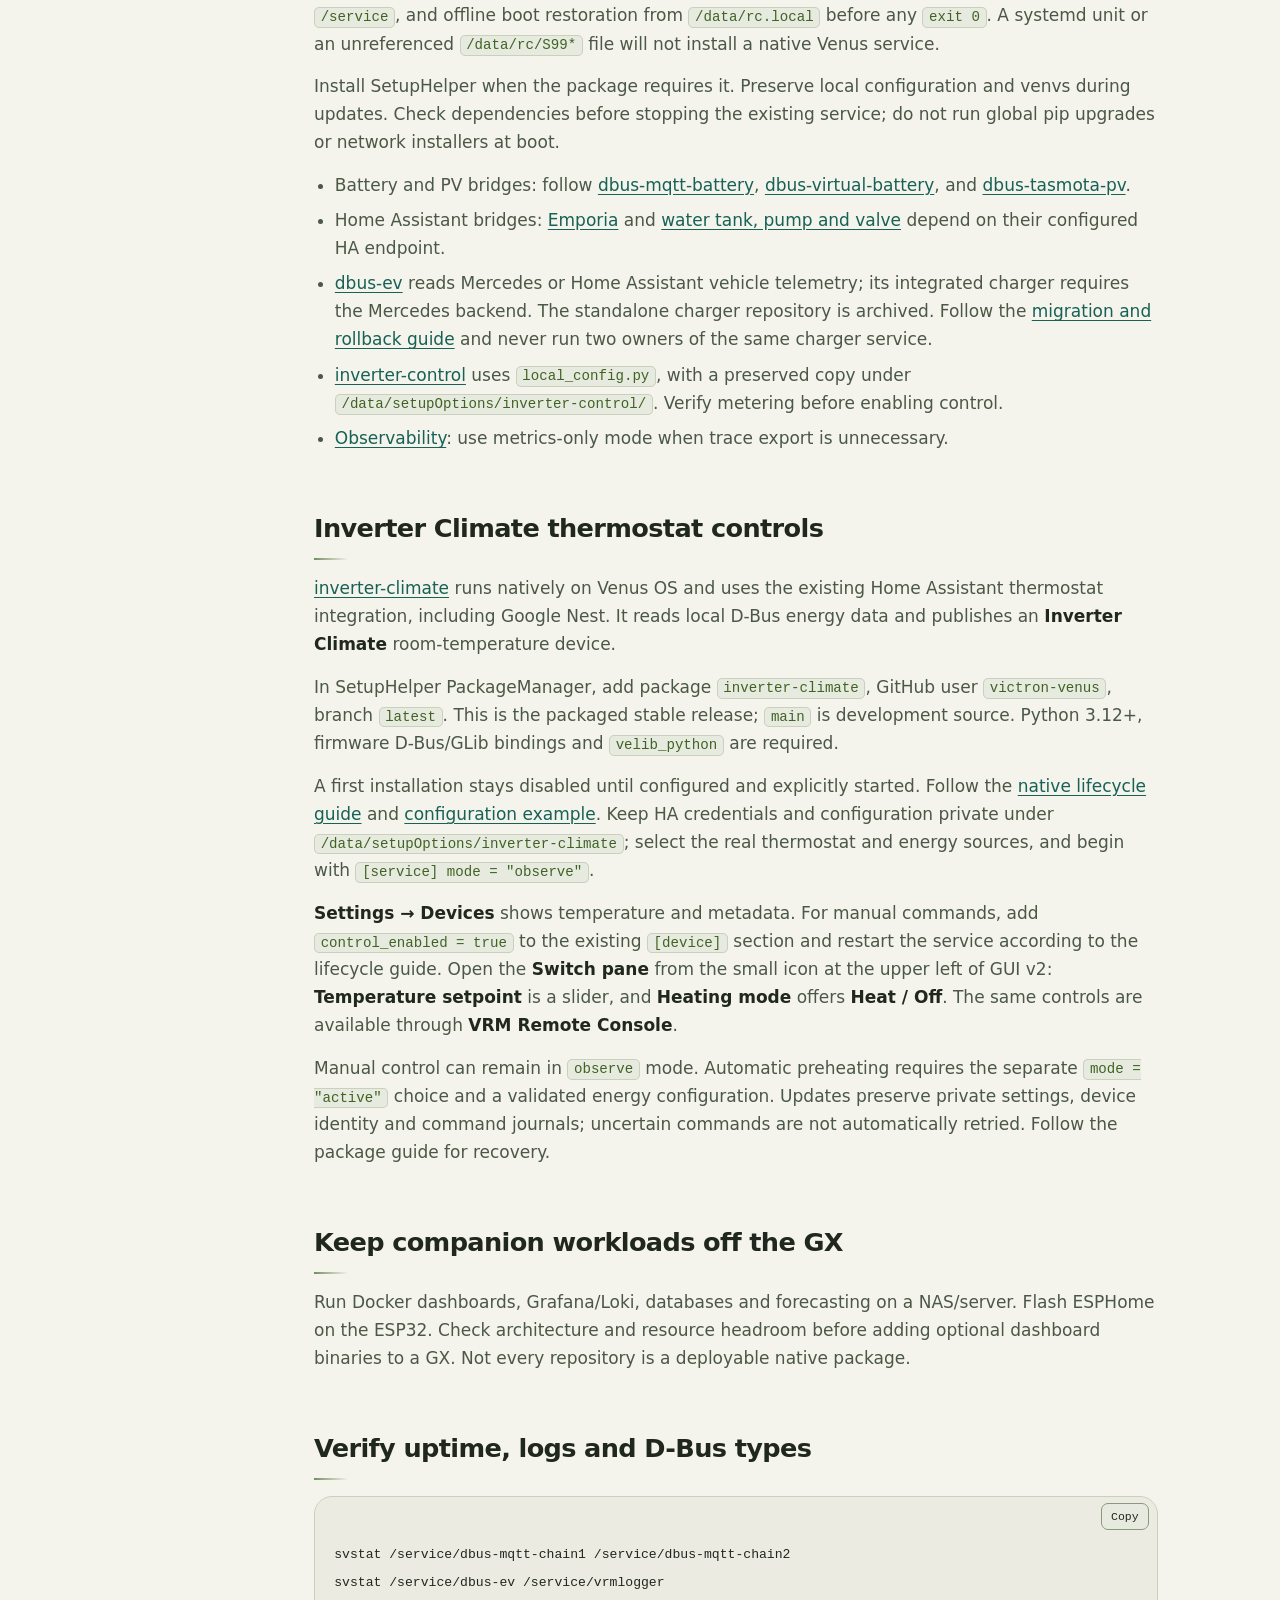
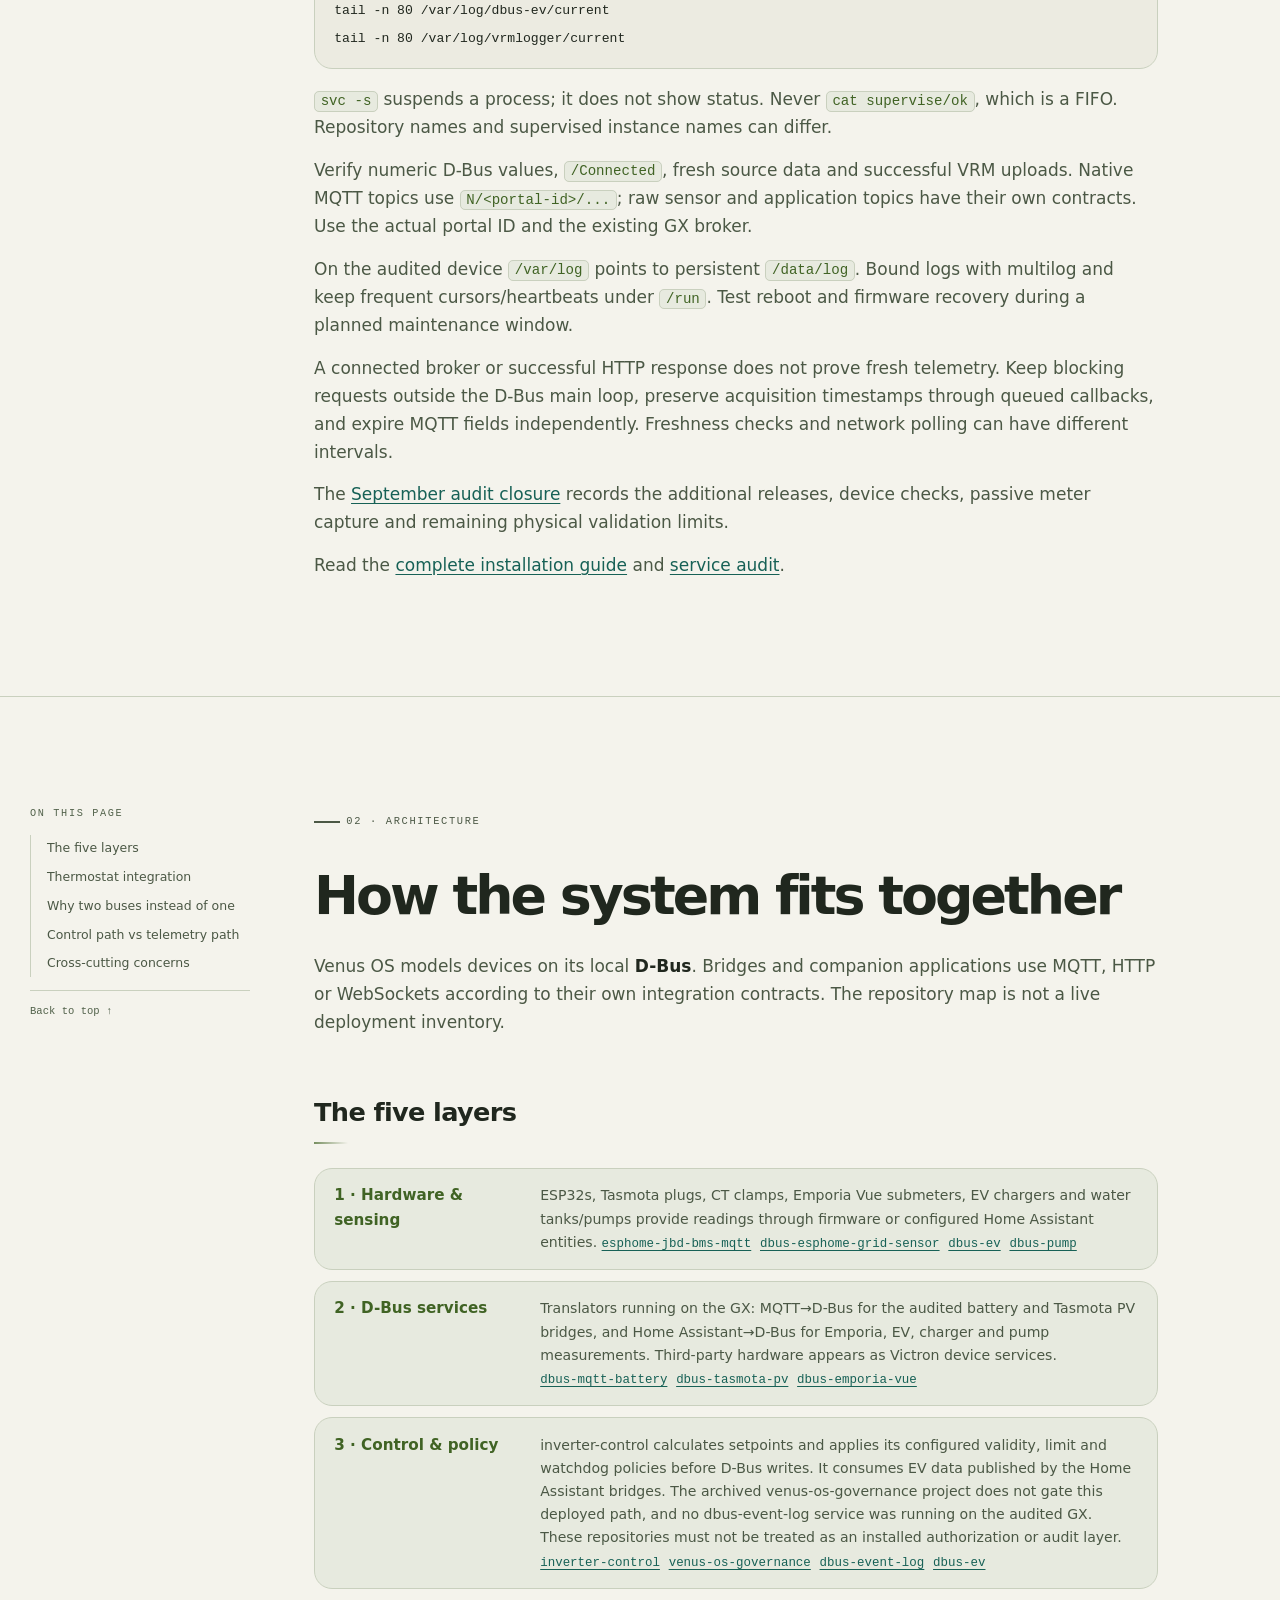
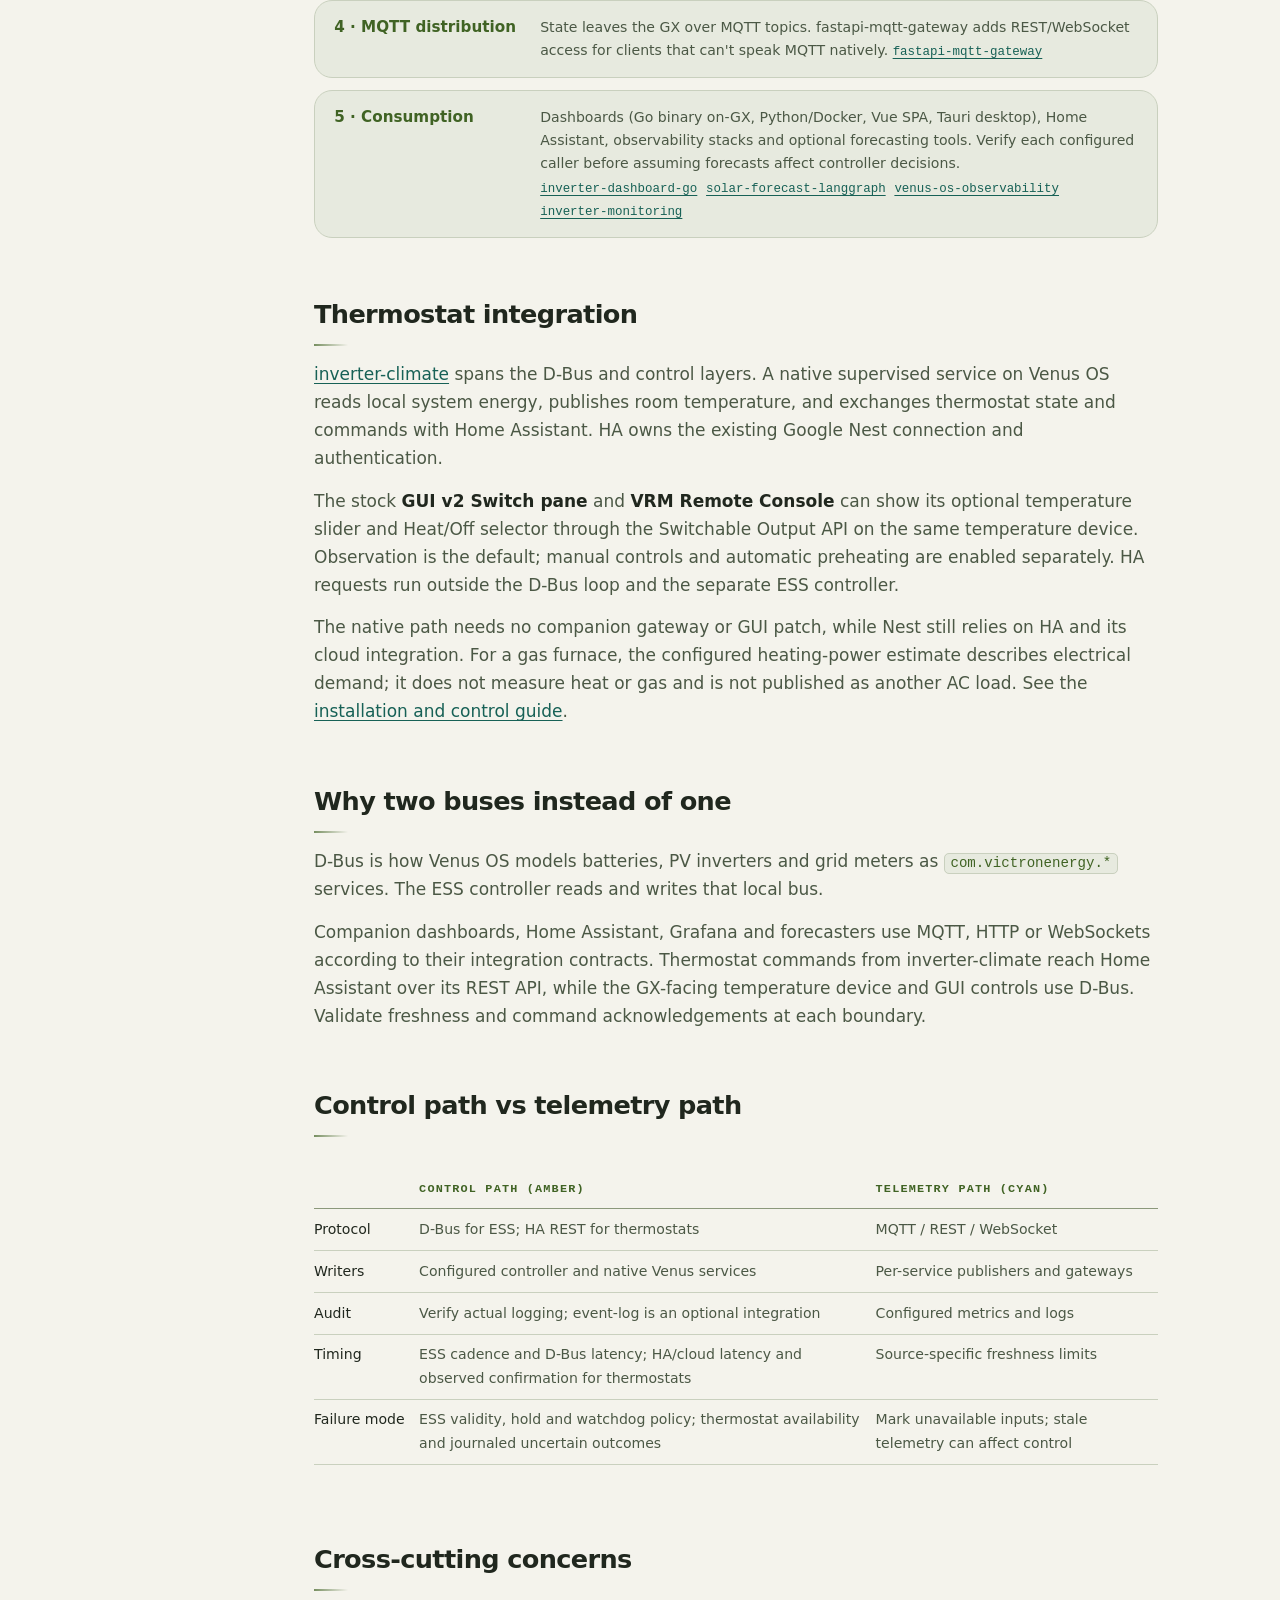
==== commit 41bfa232: "ci(site): check text contrast in both colour schemes" ====
--- a/index.html
+++ b/index.html
@@ -14,8 +14,8 @@
 <meta name="theme-color" content="#151715">
 <script>(function(){var p="system",t;try{p=localStorage.getItem("vv-theme")||"system"}catch(e){}if(p!=="light"&&p!=="dark")p="system";t=p==="system"?(matchMedia("(prefers-color-scheme: dark)").matches?"dark":"light"):p;var r=document.documentElement;r.dataset.theme=t;r.dataset.themeMode=p;var m=document.querySelector('meta[name="theme-color"]');if(m)m.content=t==="dark"?"#171a17":"#f4f3ec"})()</script>
 <link rel="icon" type="image/png" href="/assets/img/logo.png">
-<link rel="stylesheet" href="/assets/css/style.css?v=20261030o">
-<link rel="stylesheet" href="/assets/css/elevate.css?v=20261030o">
+<link rel="stylesheet" href="/assets/css/style.css?v=20261030p">
+<link rel="stylesheet" href="/assets/css/elevate.css?v=20261030p">
 <script type="application/ld+json">
 {
   "@context": "https://schema.org",
@@ -1047,8 +1047,8 @@
   </div>
 </footer>
 
-<script src="/assets/js/main.js?v=20261030o" defer></script>
-<script src="/assets/js/site.js?v=20261030o" defer></script>
-<script src="/assets/js/app.js?v=20261030o" defer></script>
+<script src="/assets/js/main.js?v=20261030p" defer></script>
+<script src="/assets/js/site.js?v=20261030p" defer></script>
+<script src="/assets/js/app.js?v=20261030p" defer></script>
 </body>
 </html>
--- a/assets/css/elevate.css
+++ b/assets/css/elevate.css
@@ -663,7 +663,7 @@
   margin-bottom: 1.25rem;
   font-size: .68rem;
   letter-spacing: .2em;
-  color: var(--amber-dim);
+  color: var(--amber);
 }
 .wcard h3 { font-size: 1.12rem; letter-spacing: -.025em; }
 .wcard p { line-height: 1.6; }
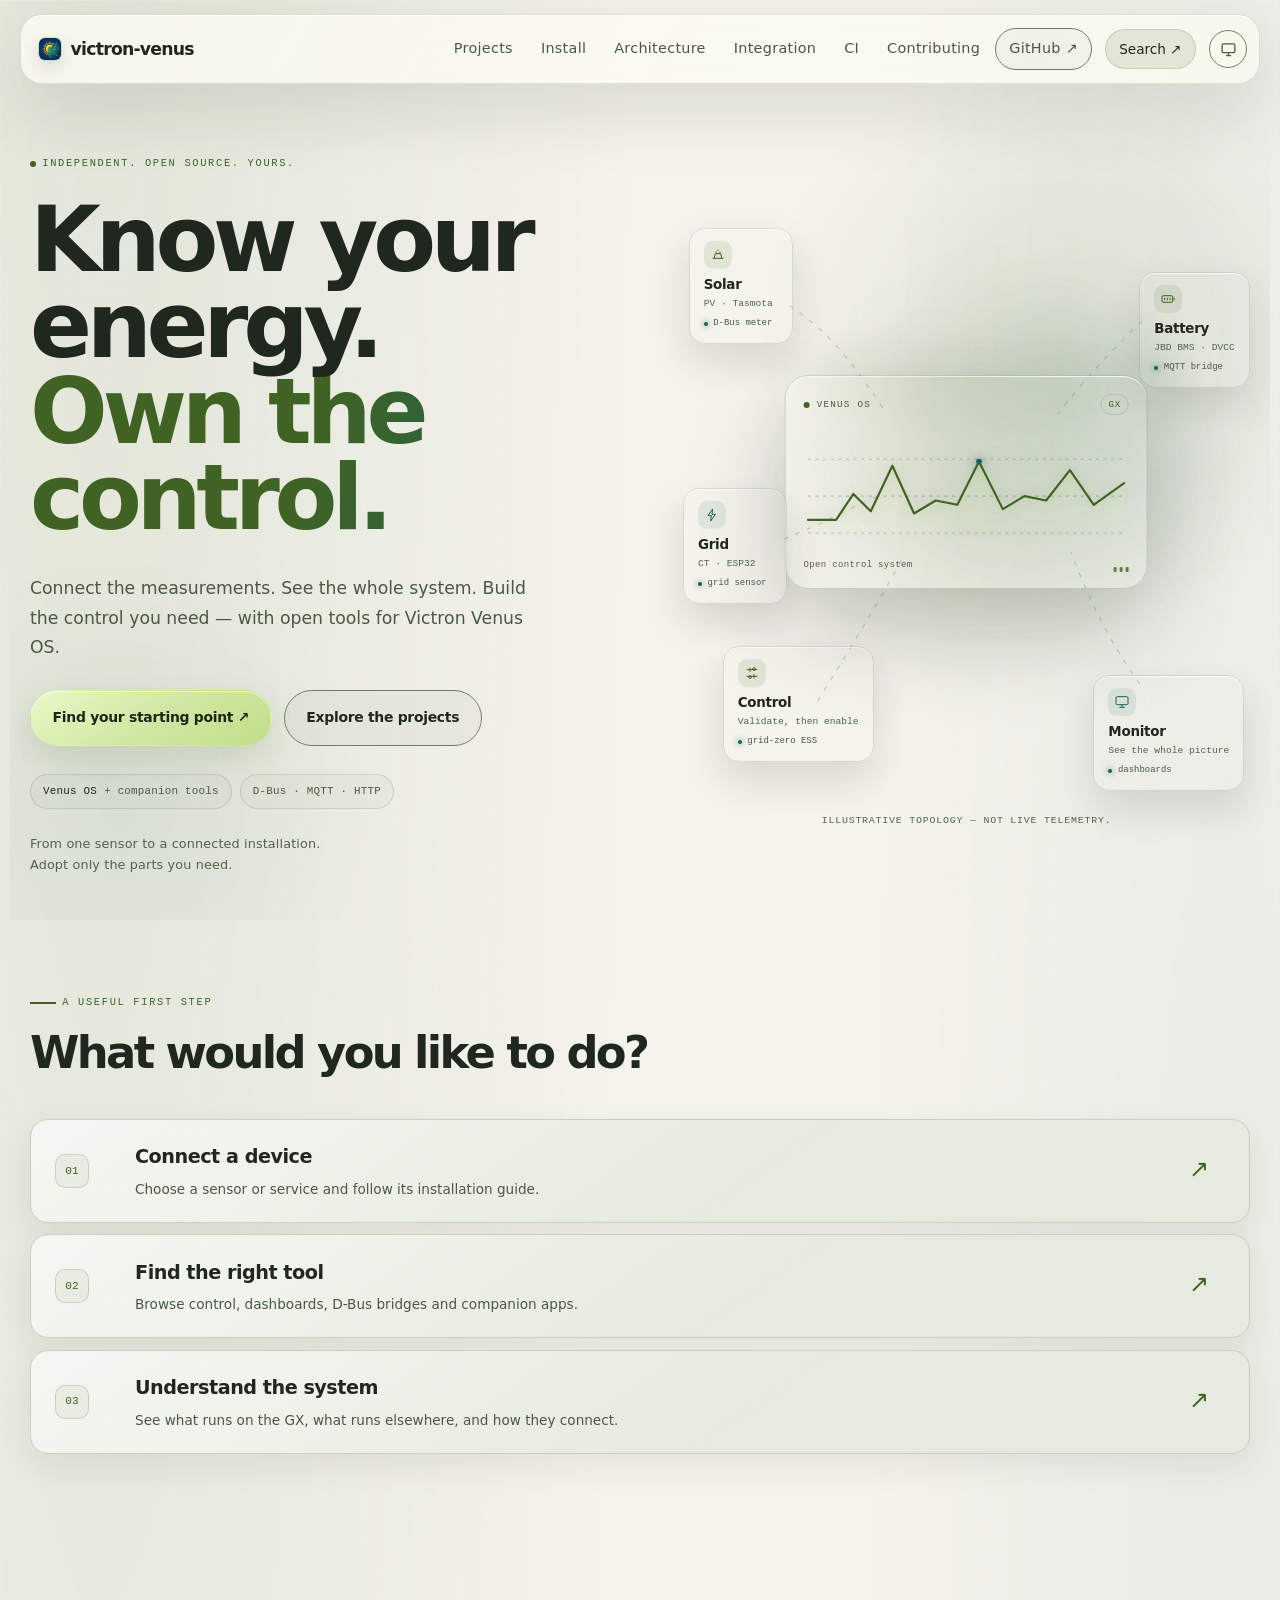
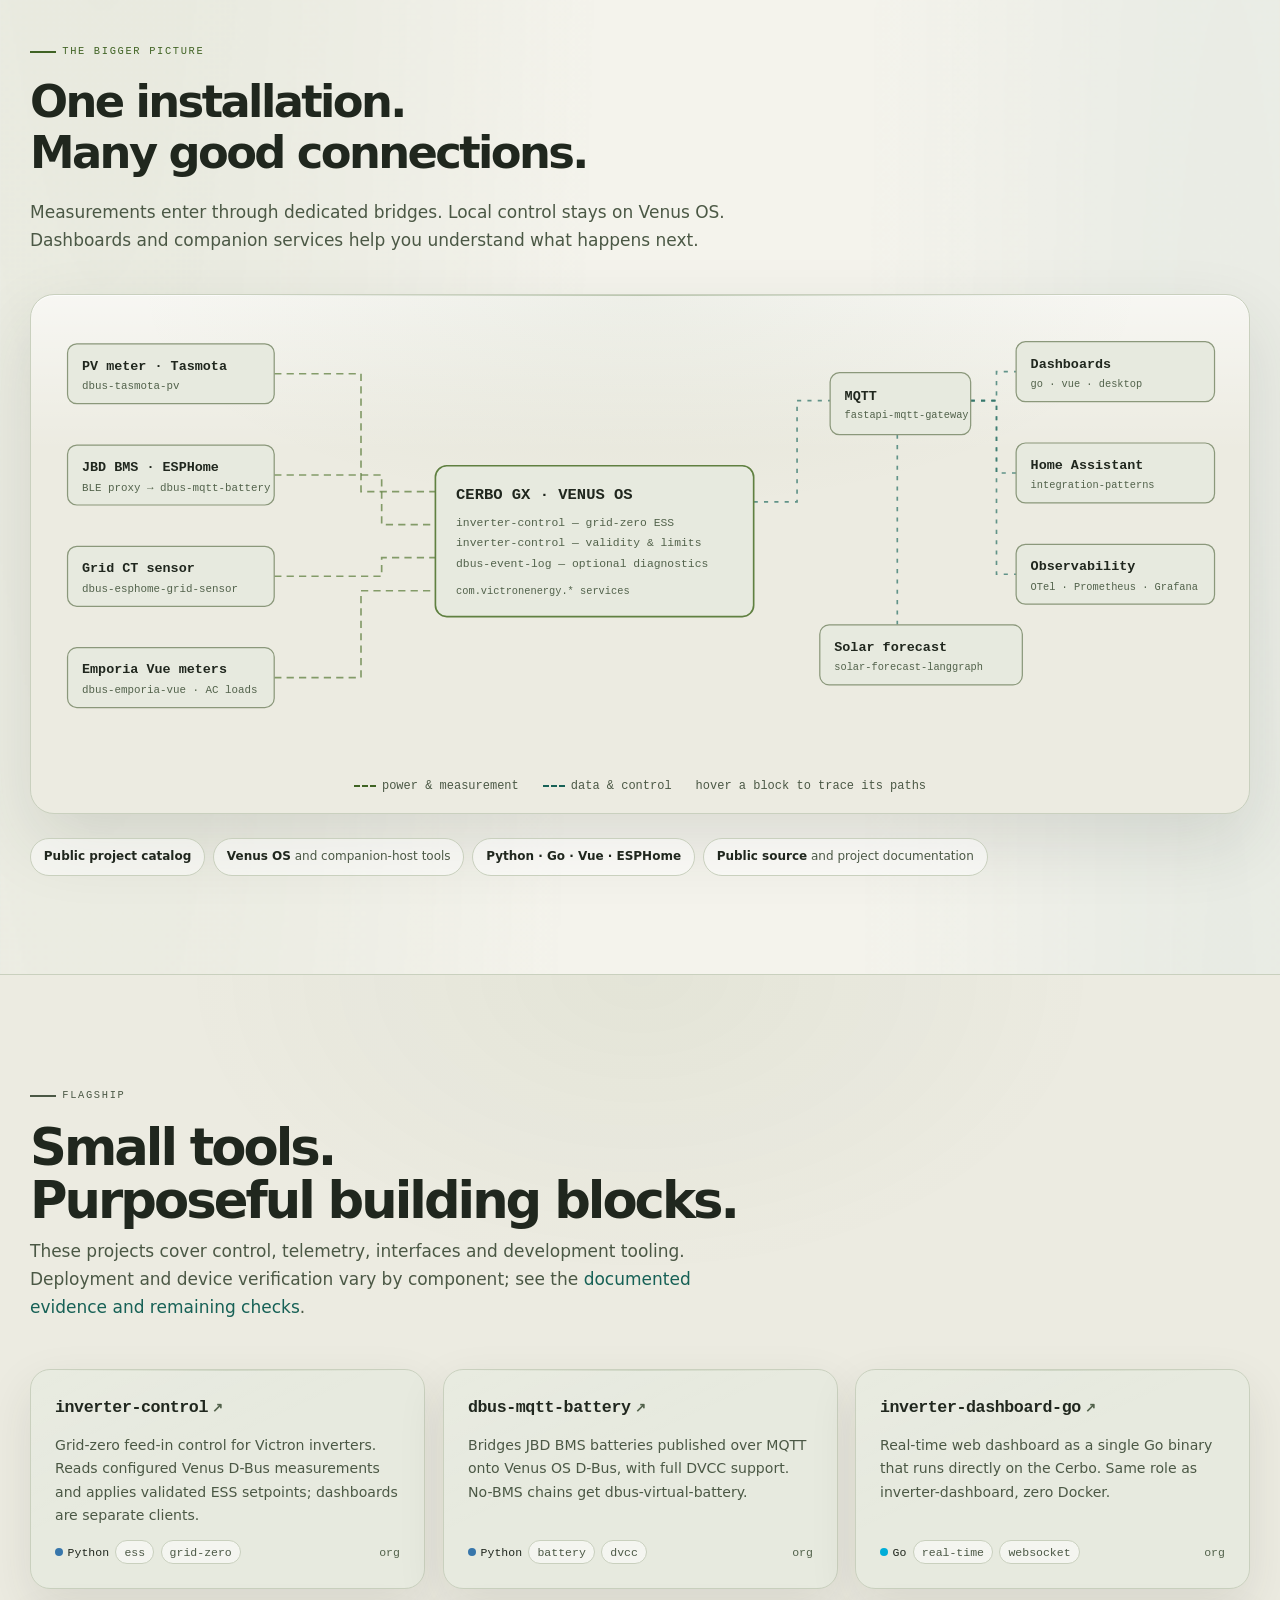
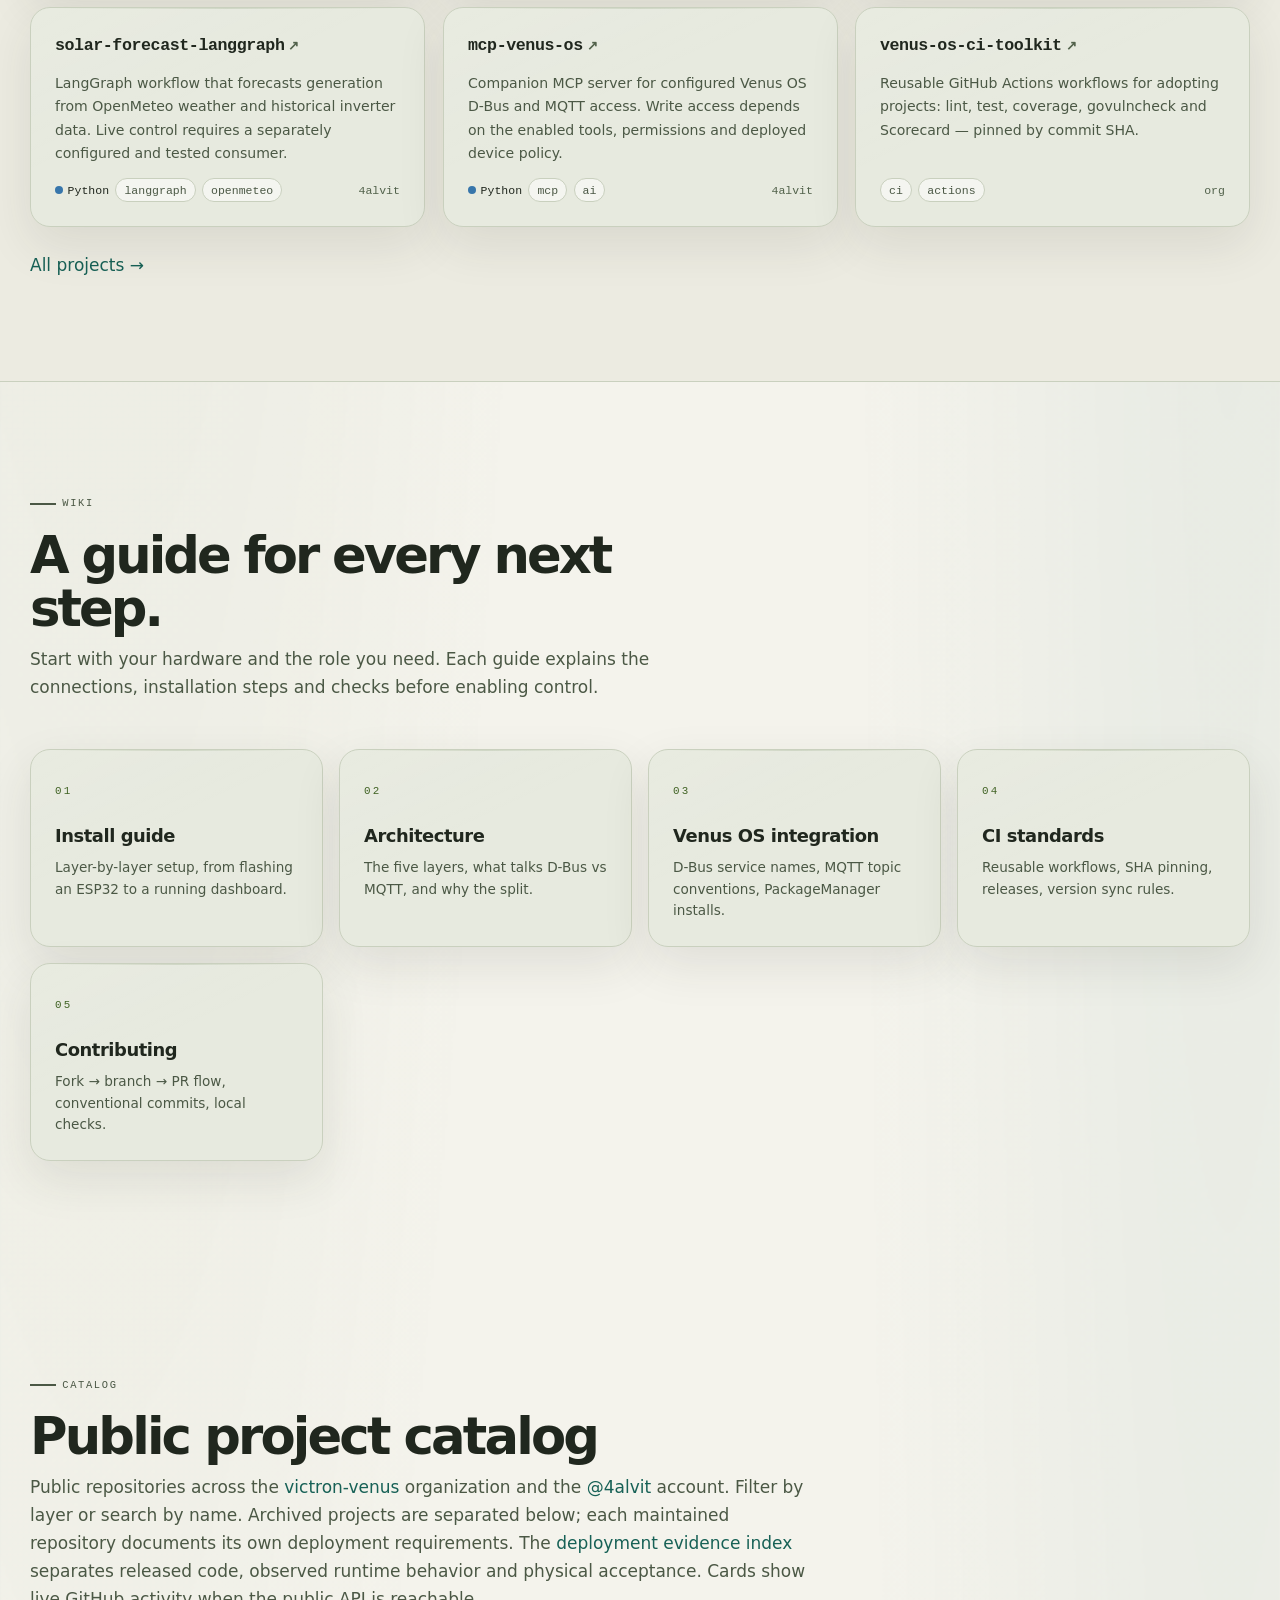
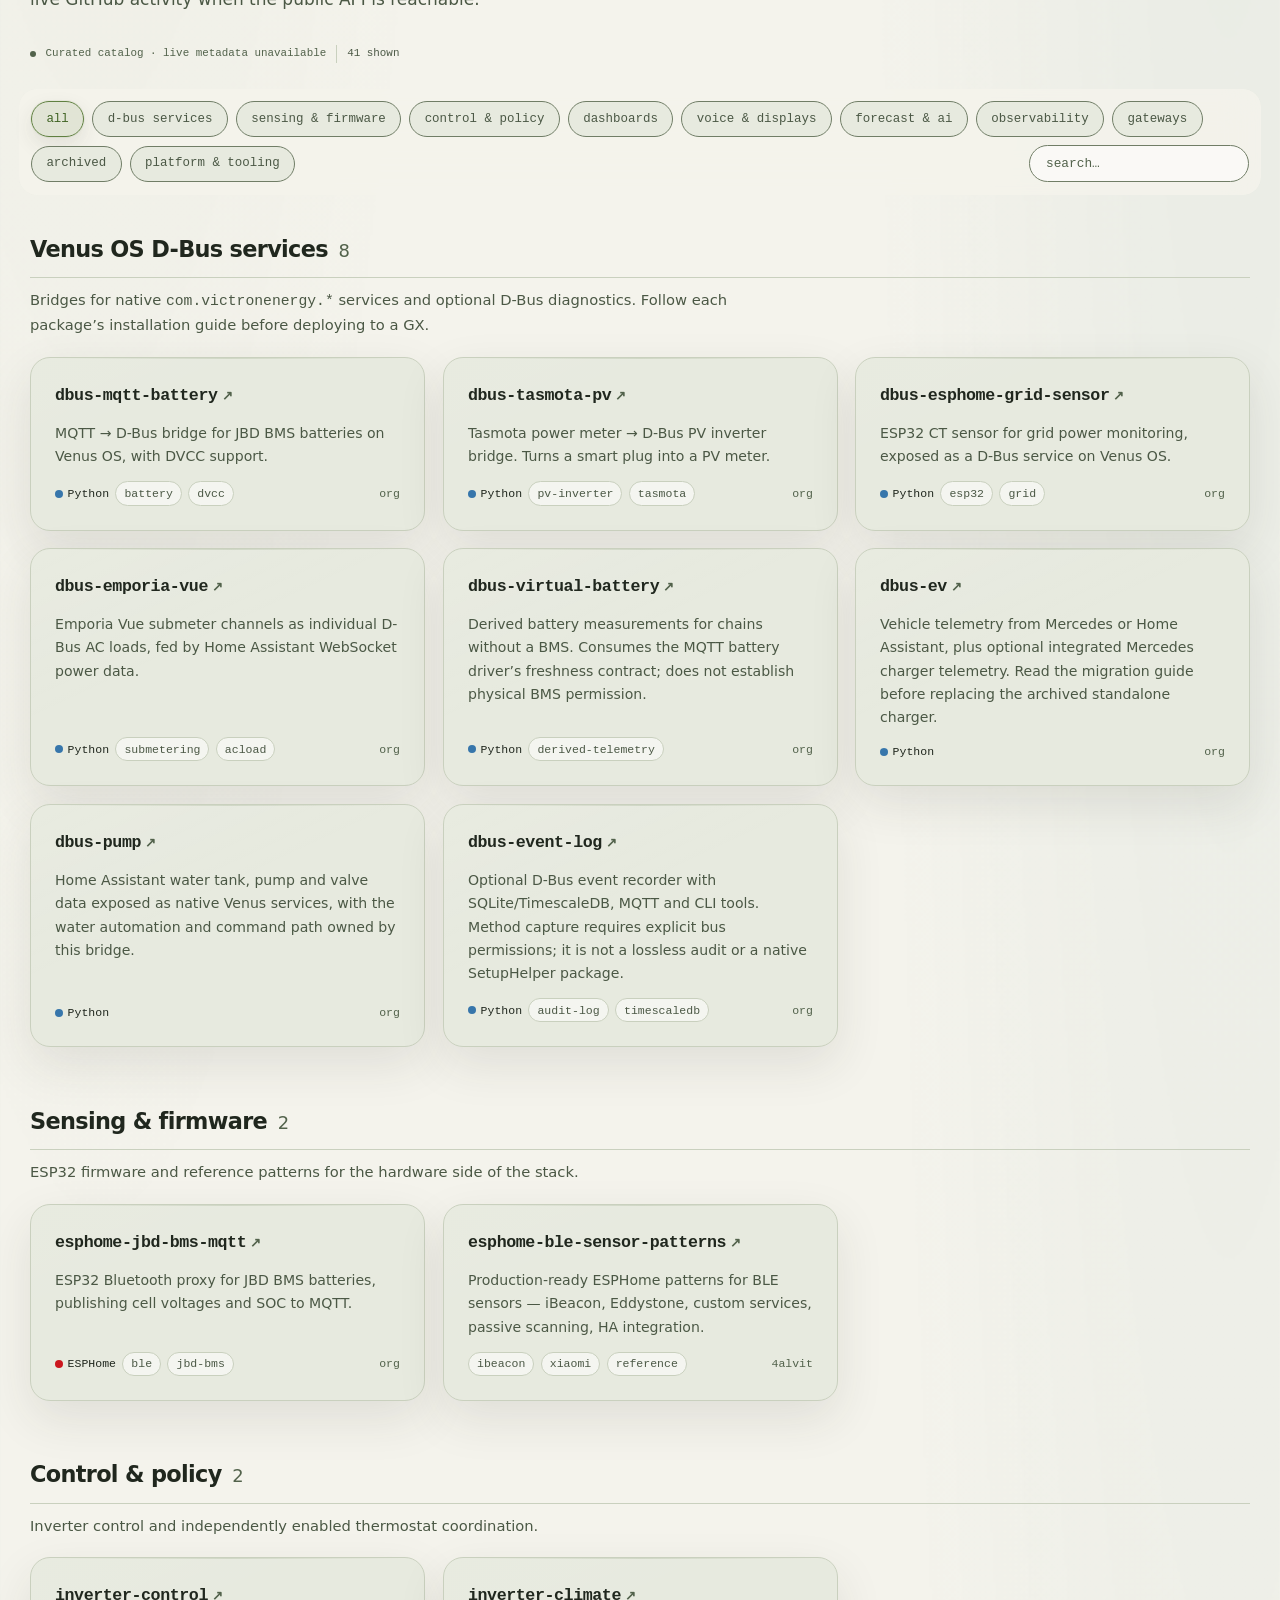
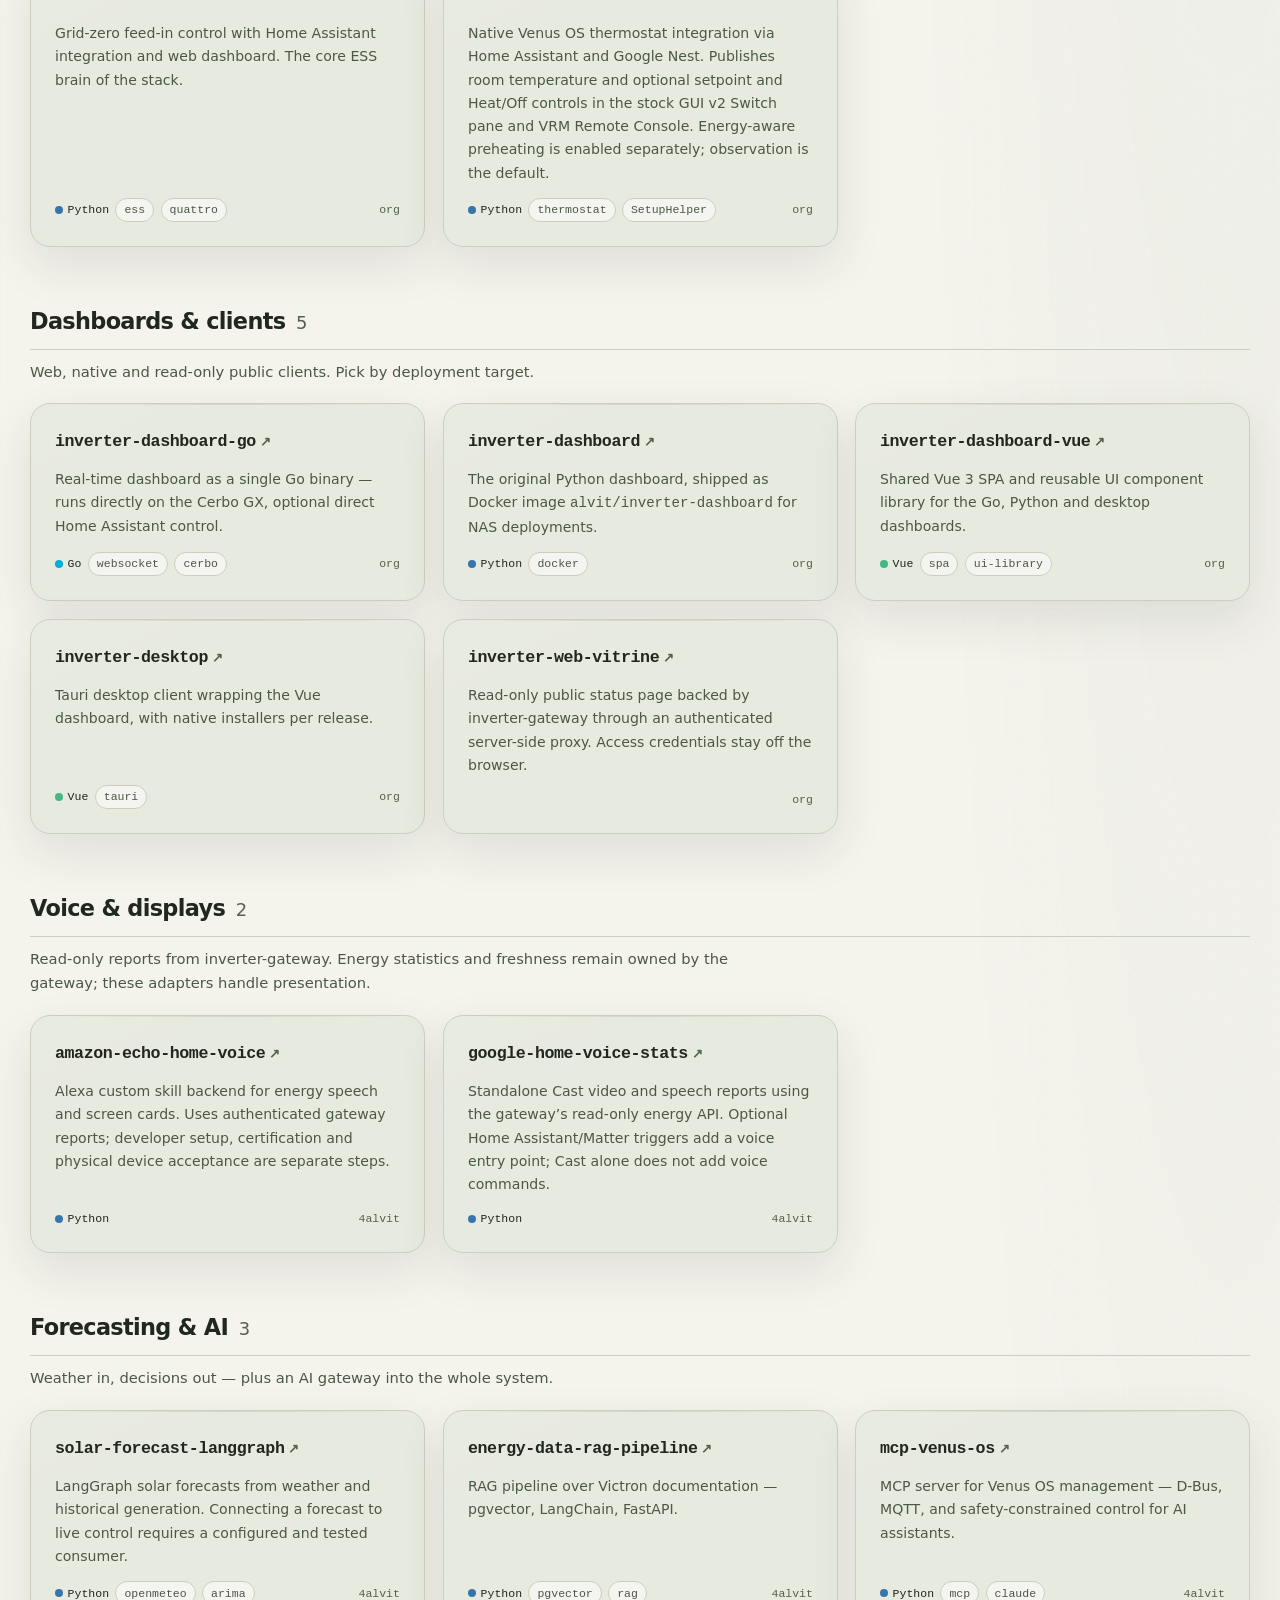
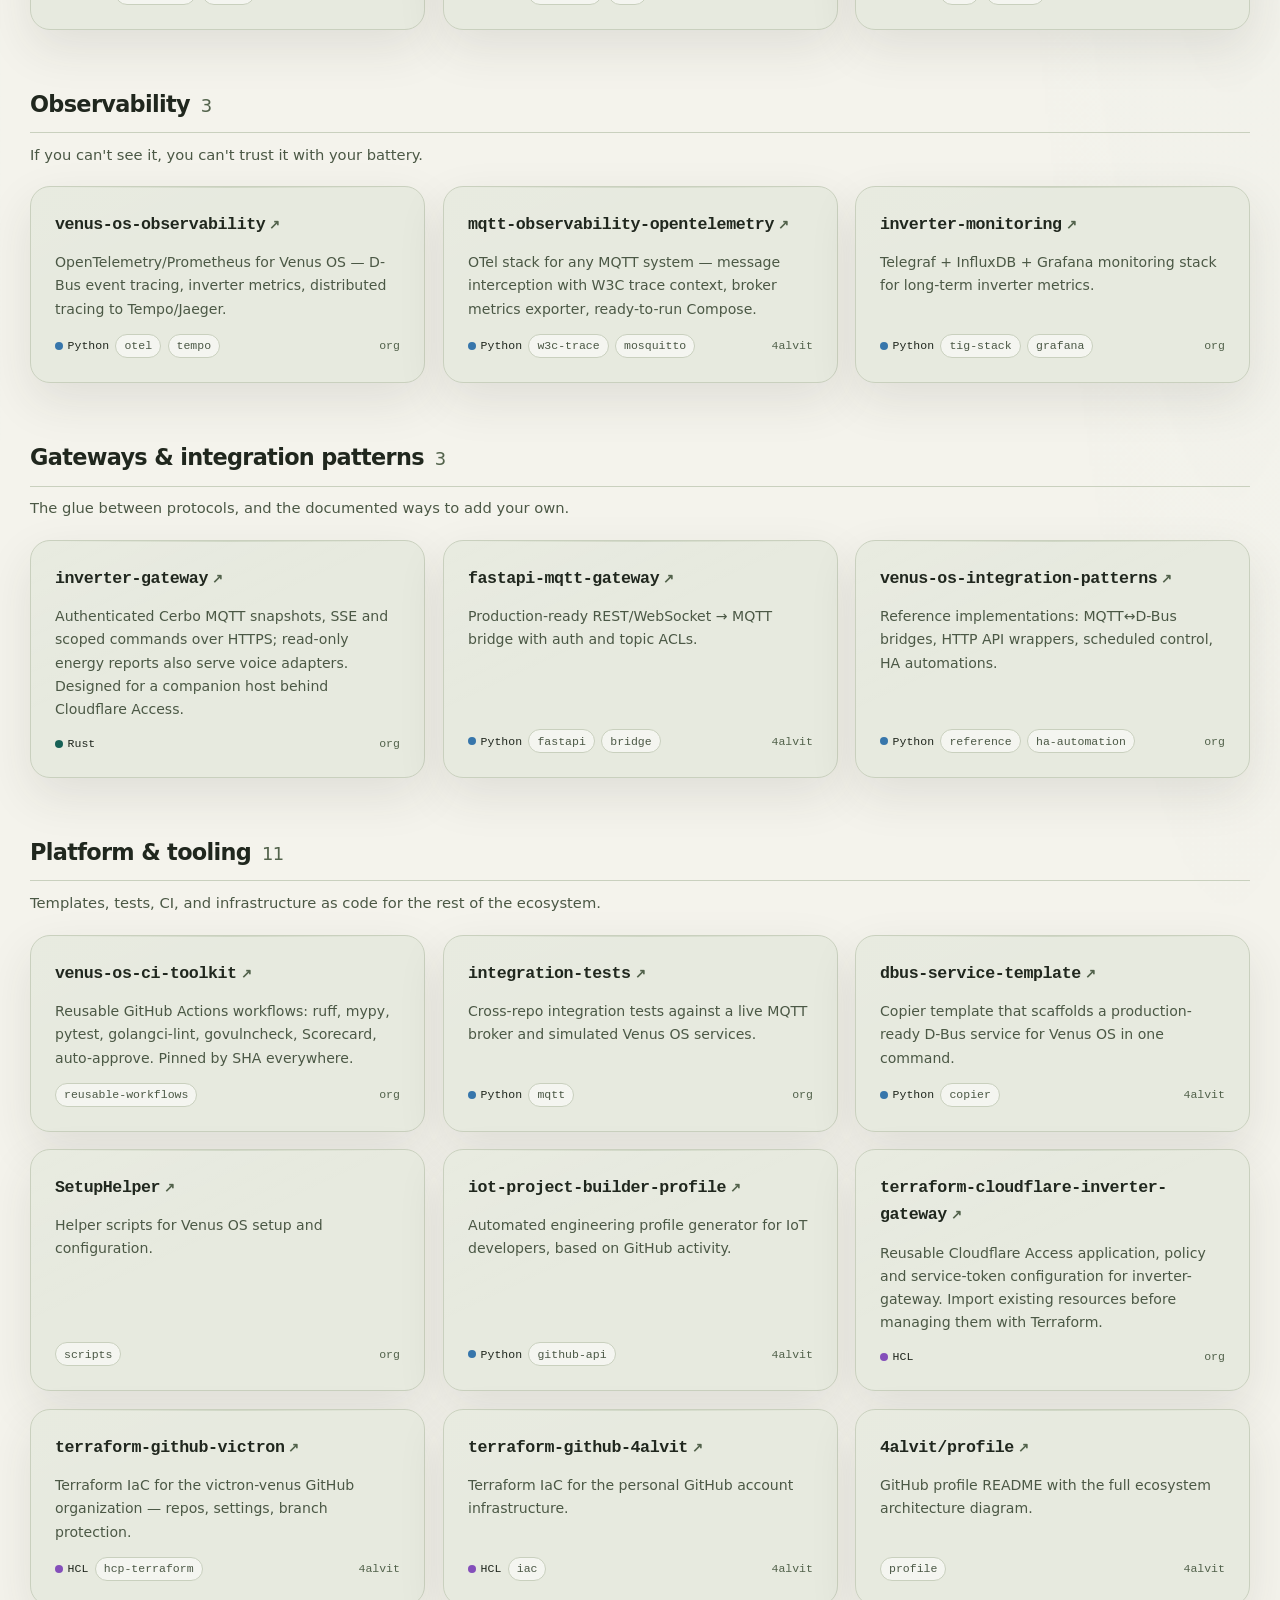
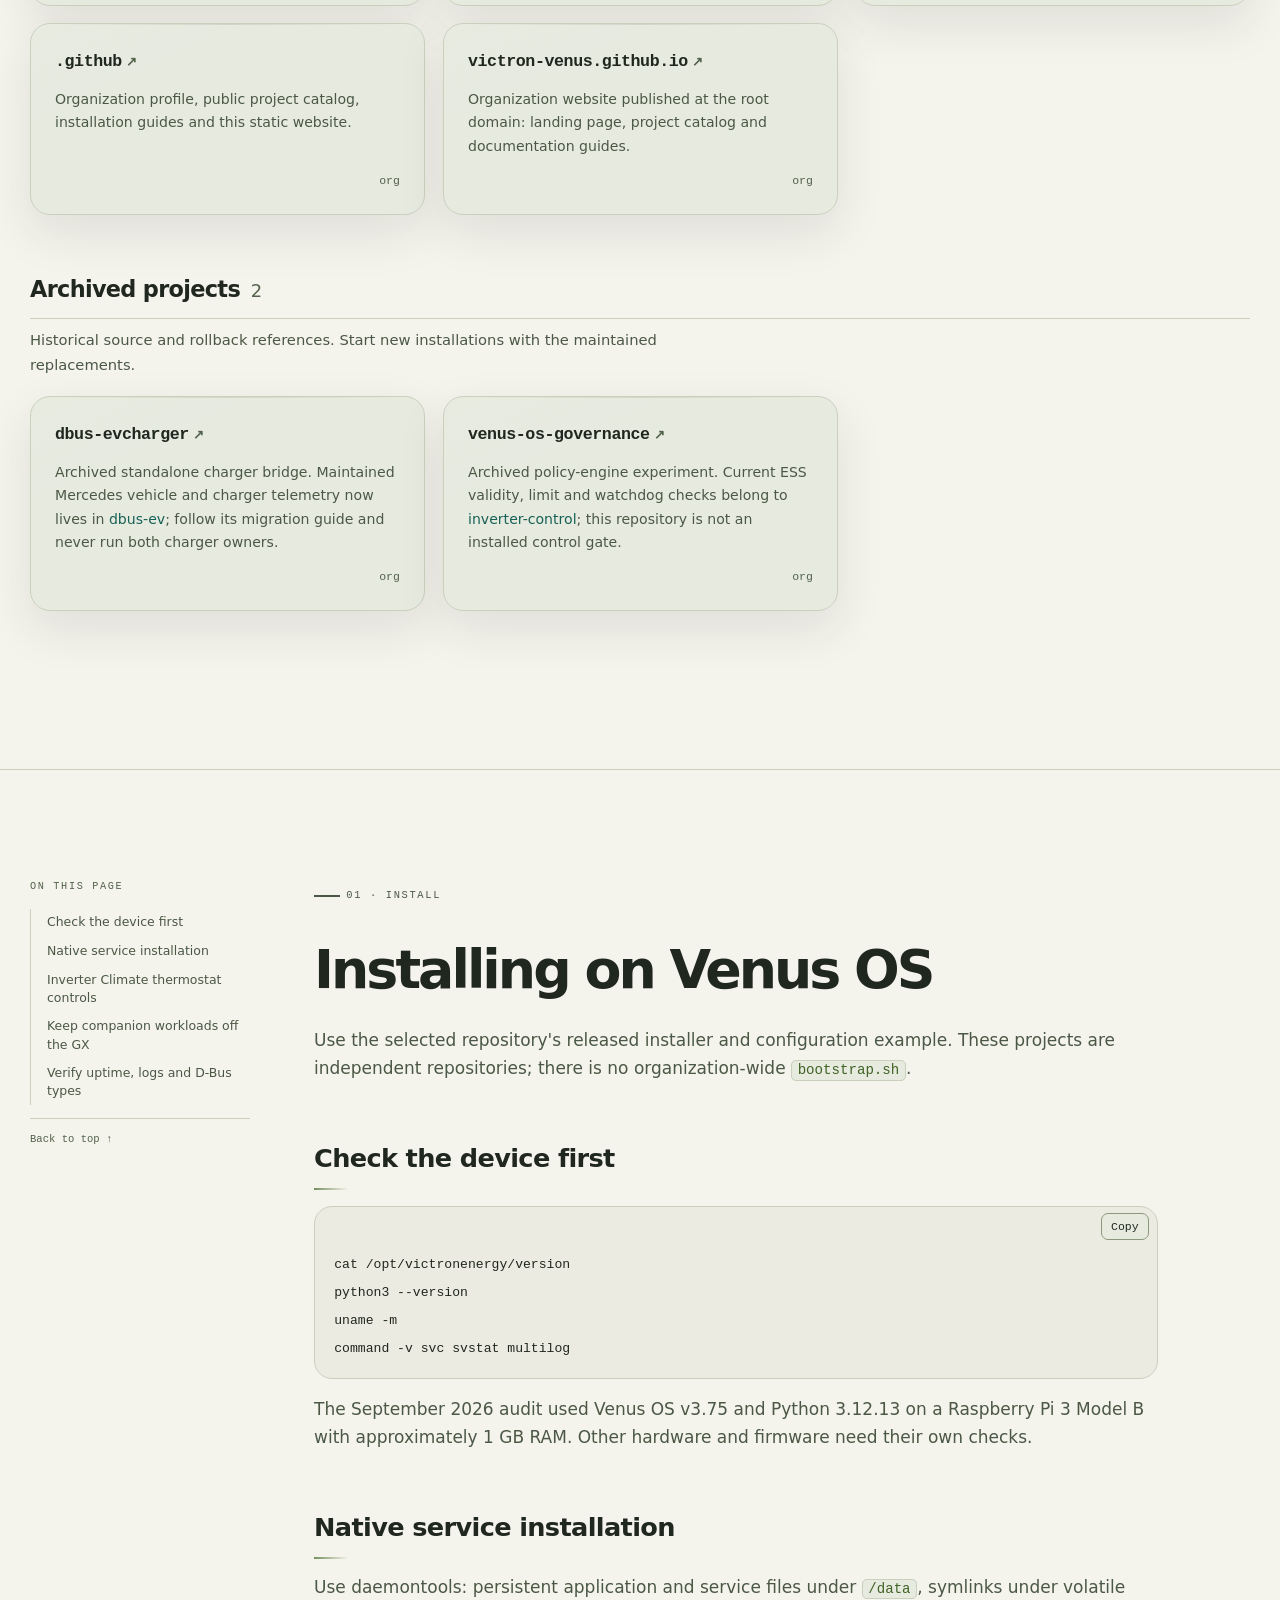
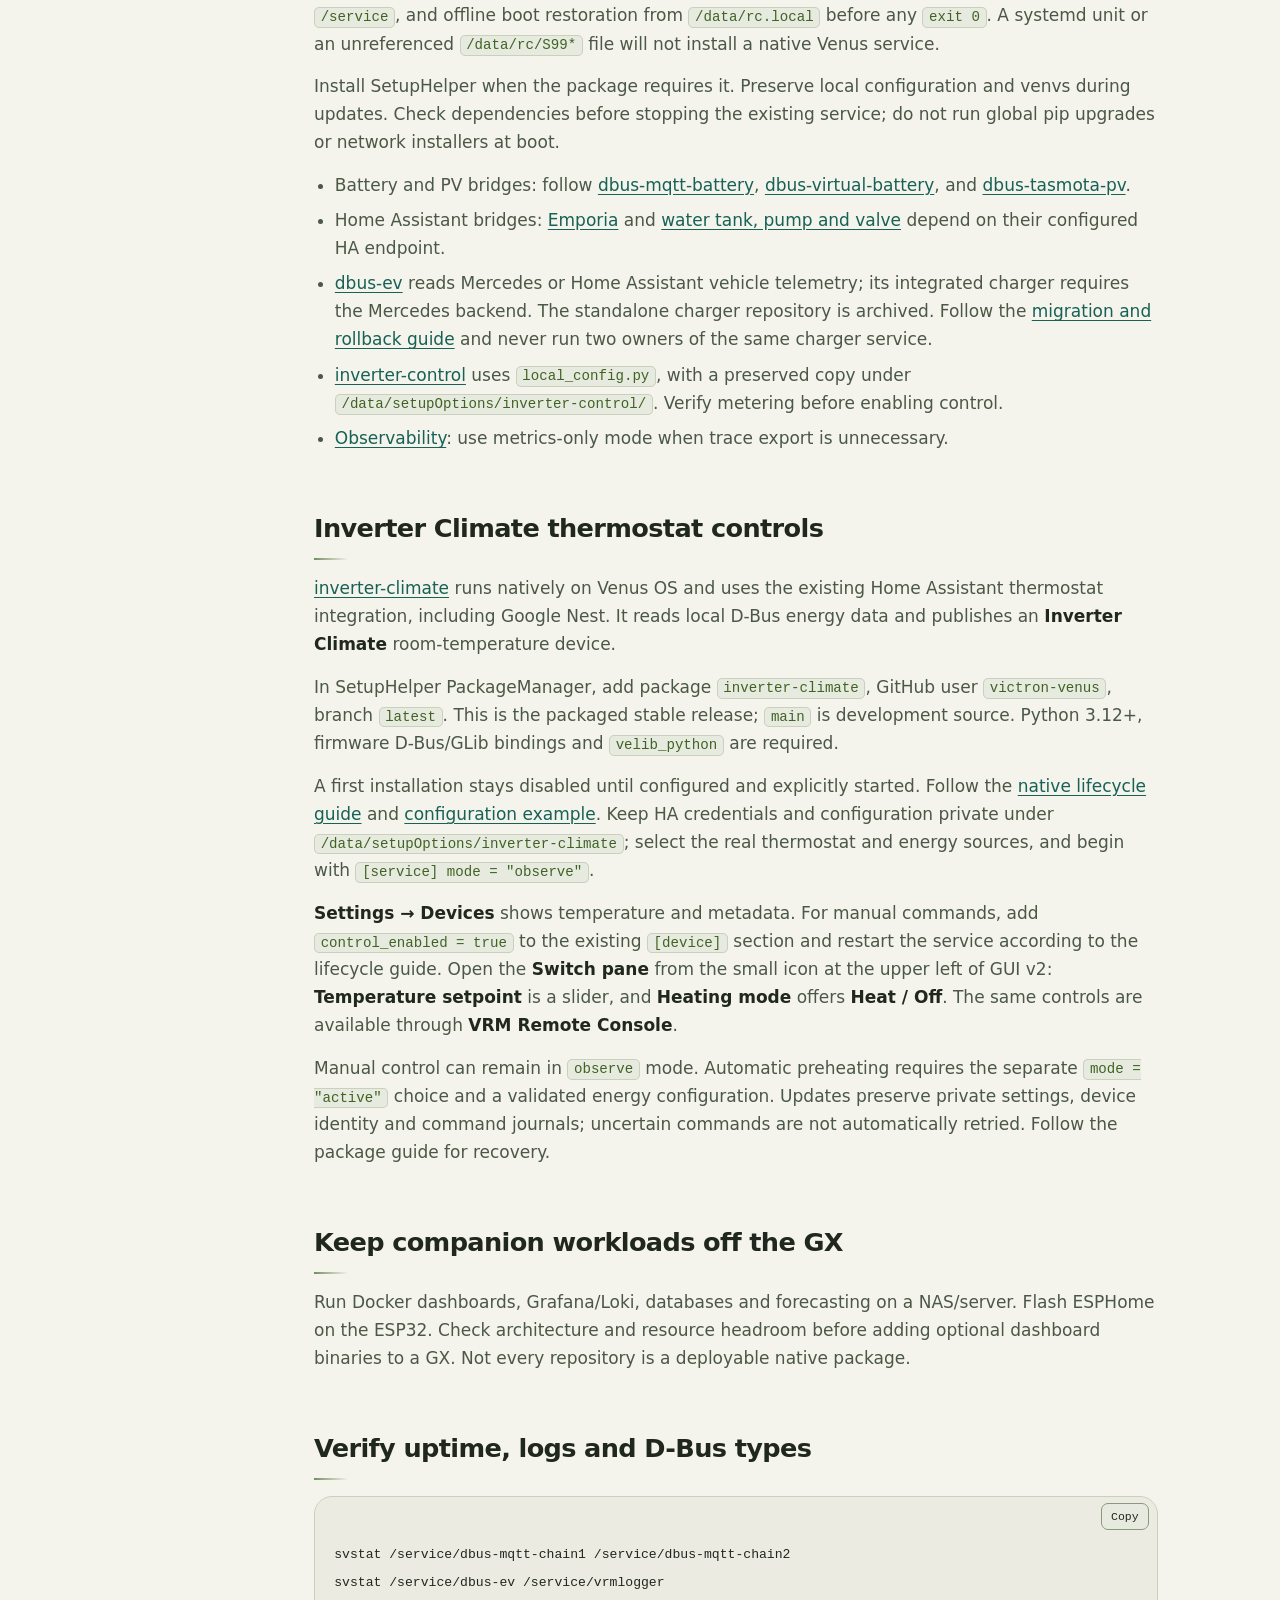
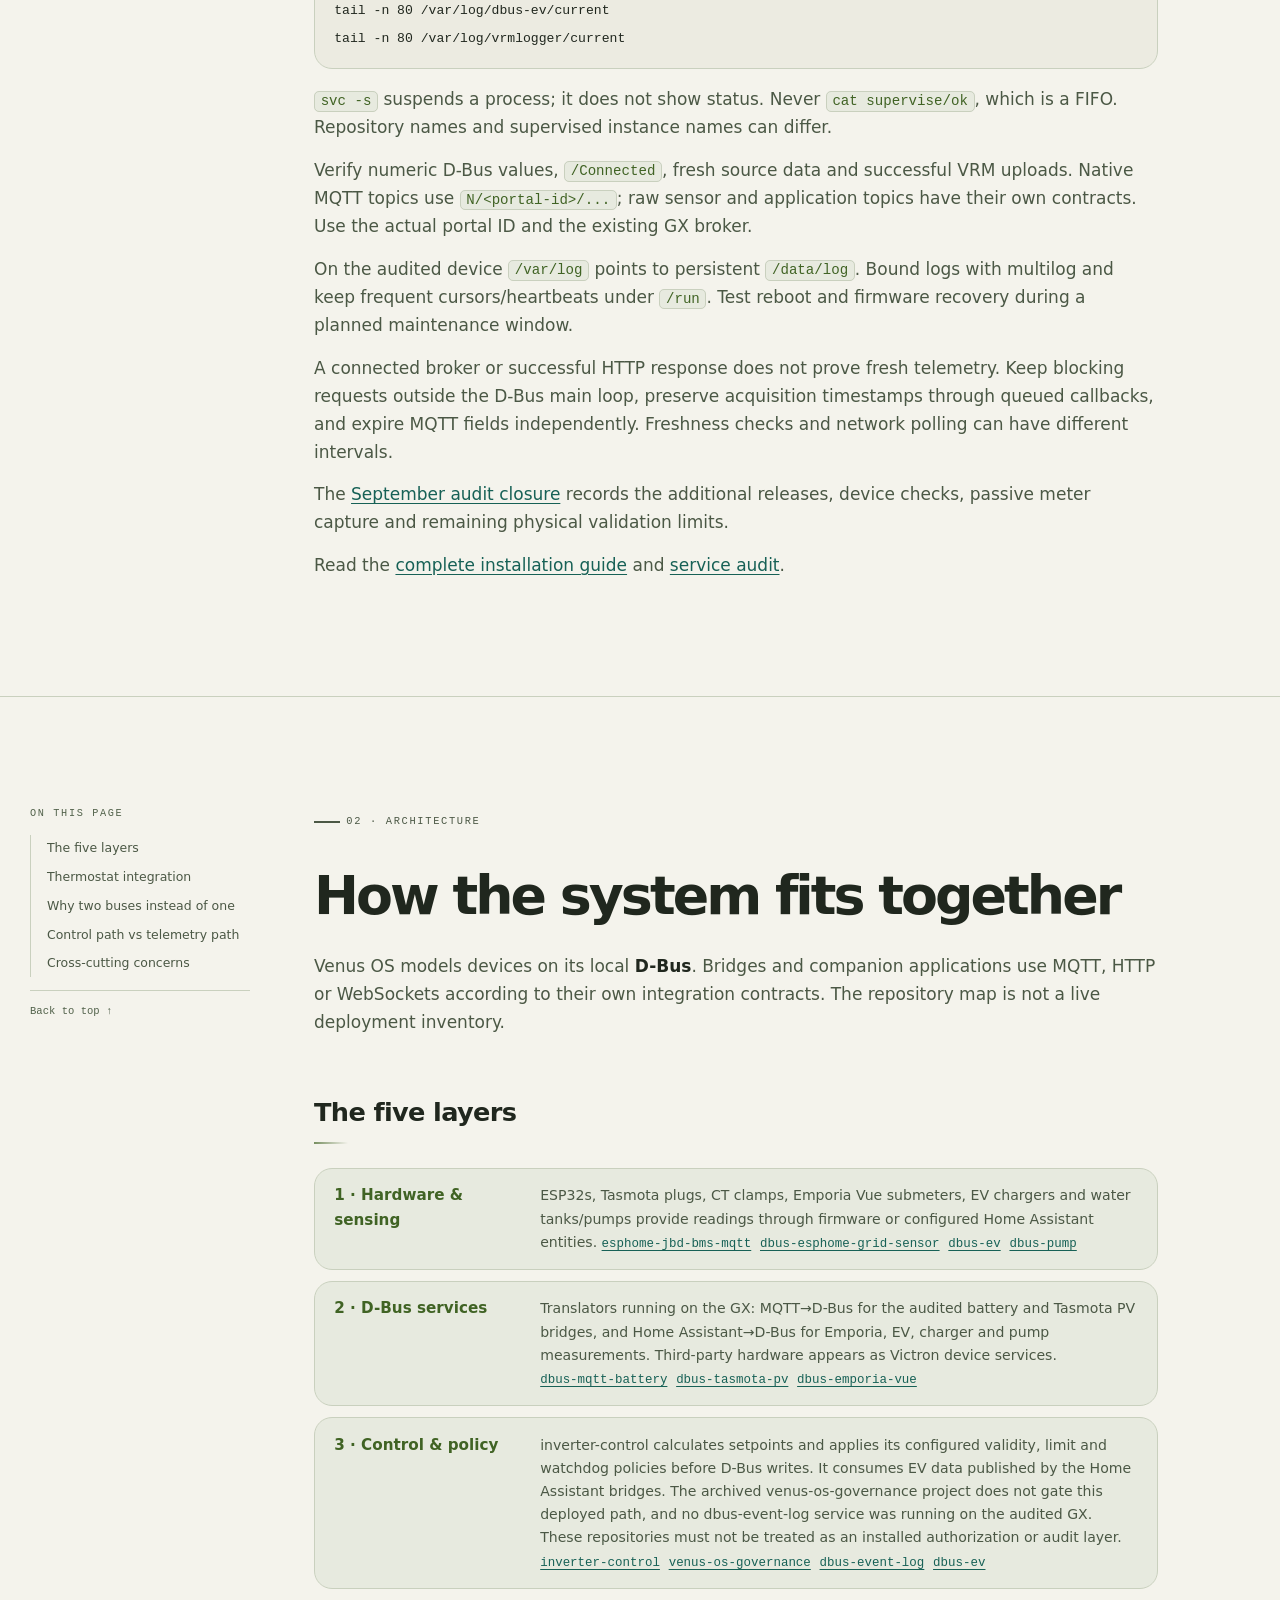
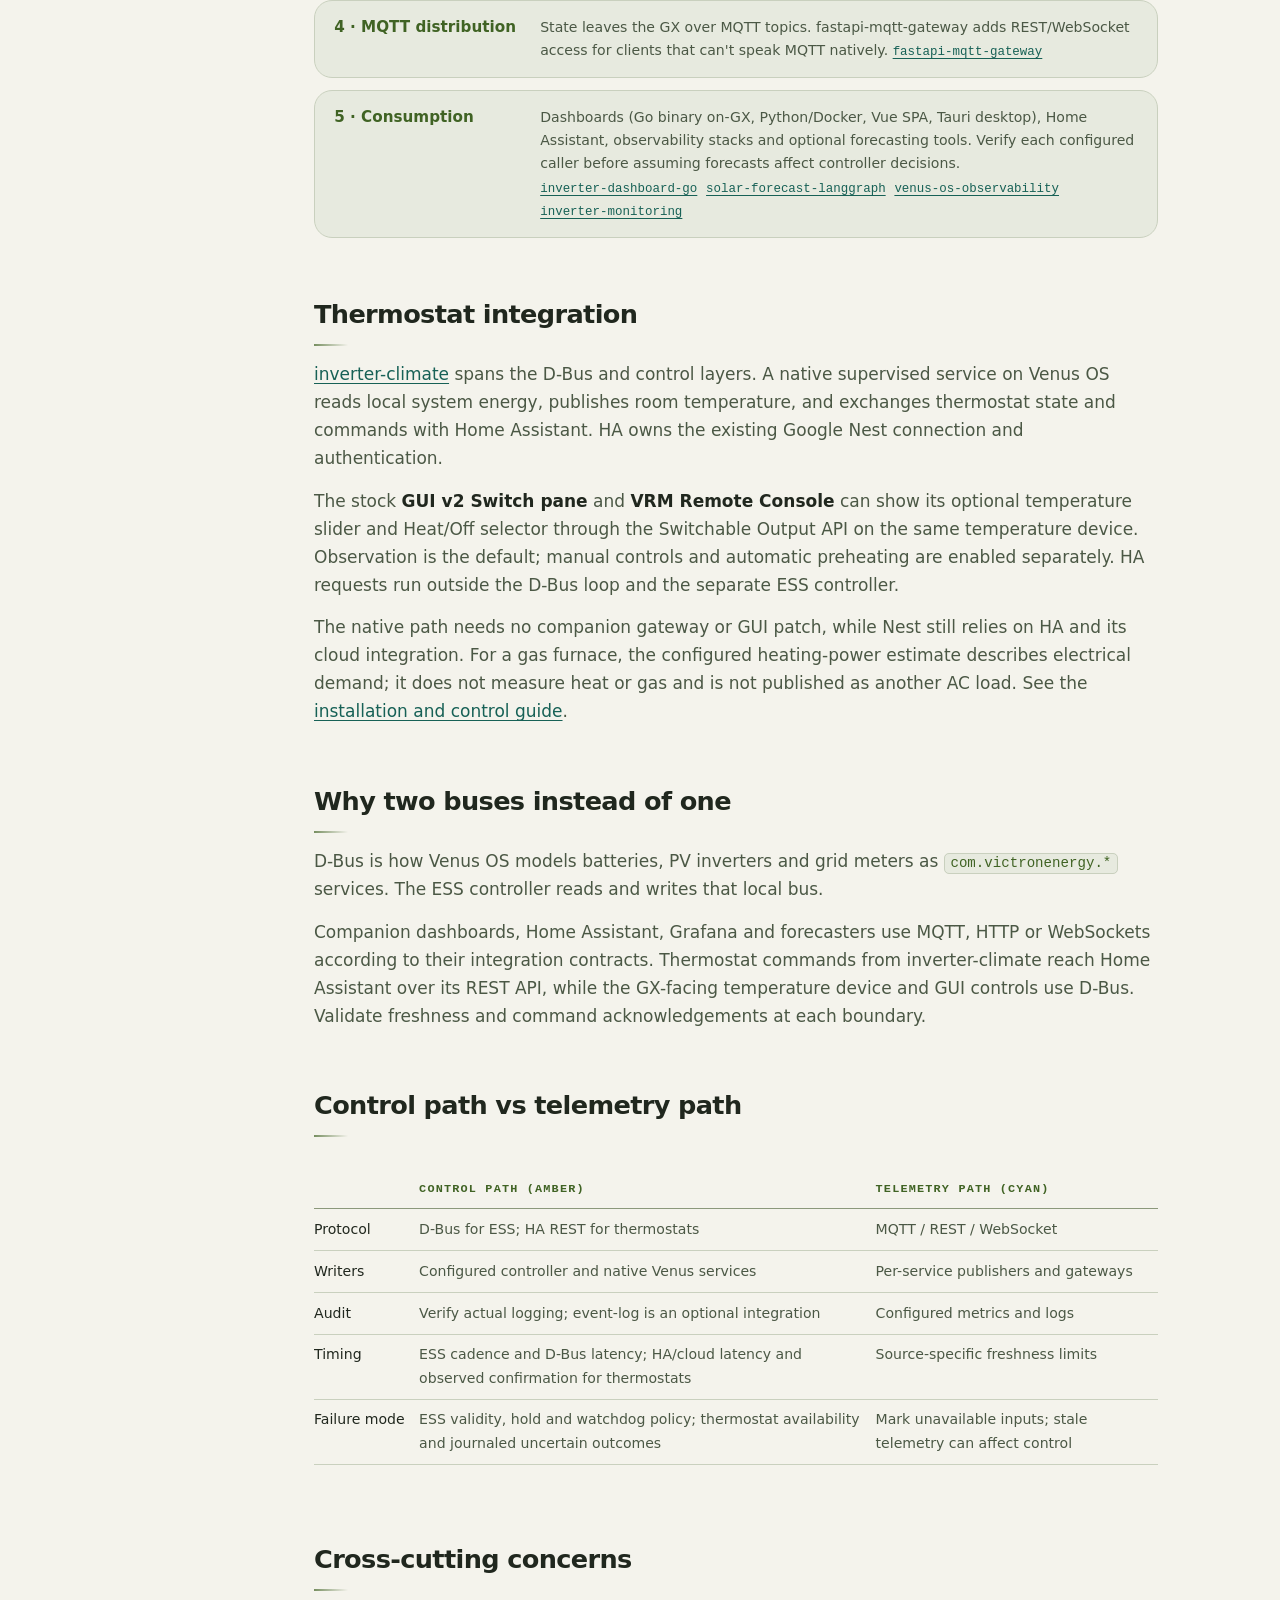
==== commit 020b54a3: "ci(site): enforce 3:1 contrast for field borders and icons" ====
--- a/index.html
+++ b/index.html
@@ -14,8 +14,8 @@
 <meta name="theme-color" content="#151715">
 <script>(function(){var p="system",t;try{p=localStorage.getItem("vv-theme")||"system"}catch(e){}if(p!=="light"&&p!=="dark")p="system";t=p==="system"?(matchMedia("(prefers-color-scheme: dark)").matches?"dark":"light"):p;var r=document.documentElement;r.dataset.theme=t;r.dataset.themeMode=p;var m=document.querySelector('meta[name="theme-color"]');if(m)m.content=t==="dark"?"#171a17":"#f4f3ec"})()</script>
 <link rel="icon" type="image/png" href="/assets/img/logo.png">
-<link rel="stylesheet" href="/assets/css/style.css?v=20261030p">
-<link rel="stylesheet" href="/assets/css/elevate.css?v=20261030p">
+<link rel="stylesheet" href="/assets/css/style.css?v=20261030r">
+<link rel="stylesheet" href="/assets/css/elevate.css?v=20261030r">
 <script type="application/ld+json">
 {
   "@context": "https://schema.org",
@@ -1047,8 +1047,8 @@
   </div>
 </footer>
 
-<script src="/assets/js/main.js?v=20261030p" defer></script>
-<script src="/assets/js/site.js?v=20261030p" defer></script>
-<script src="/assets/js/app.js?v=20261030p" defer></script>
+<script src="/assets/js/main.js?v=20261030r" defer></script>
+<script src="/assets/js/site.js?v=20261030r" defer></script>
+<script src="/assets/js/app.js?v=20261030r" defer></script>
 </body>
 </html>
--- a/assets/css/style.css
+++ b/assets/css/style.css
@@ -7,6 +7,9 @@
   --panel-hi: light-dark(#dce2d1, #2d352a);
   --edge: light-dark(#c9d0be, #3b4437);
   --edge-hi: light-dark(#8b987b, #64745b);
+  /* Interactive boundaries meet the 3:1 non-text contrast threshold; --edge
+     stays a decorative divider and is intentionally lighter. */
+  --control-edge: light-dark(#707d66, #829076);
   --ink: light-dark(#20271e, #f1f2eb);
   --ink-dim: light-dark(#4b5845, #bac3b3);
   --ink-faint: light-dark(#52624b, #a0ad97);
@@ -118,7 +121,7 @@
   display: inline-flex;
   align-items: center;
   gap: 0.45rem;
-  border: 1px solid var(--edge);
+  border: 1px solid var(--control-edge);
   background: var(--panel);
 }
 
@@ -131,7 +134,7 @@
   flex: none;
   width: 38px;
   height: 38px;
-  border: 1px solid var(--edge);
+  border: 1px solid var(--control-edge);
   border-radius: 99px;
   background: transparent;
   color: var(--ink-dim);
@@ -206,7 +209,7 @@
 .btn:hover { text-decoration: none; transform: translateY(-1px); }
 .btn-primary { background: var(--amber); color: #241503; }
 .btn-primary:hover { background: #ffc477; }
-.btn-ghost { border-color: var(--edge-hi); color: var(--ink); }
+.btn-ghost { border-color: var(--control-edge); color: var(--ink); }
 .btn-ghost:hover { border-color: var(--cyan); color: var(--cyan); }
 
 /* ---------- One-line diagram ---------- */
@@ -396,7 +399,7 @@
   font-size: 0.78rem;
   color: var(--ink-dim);
   background: var(--panel);
-  border: 1px solid var(--edge);
+  border: 1px solid var(--control-edge);
   padding: 0.42rem 0.9rem;
   border-radius: 99px;
   cursor: pointer;
@@ -407,7 +410,7 @@
 .search-box {
   margin-left: auto;
   background: var(--panel);
-  border: 1px solid var(--edge);
+  border: 1px solid var(--control-edge);
   border-radius: 99px;
   color: var(--ink);
   font-family: var(--font-mono);
@@ -421,7 +424,7 @@
 /* Translate picker (footer) */
 .lang-select {
   background: var(--panel);
-  border: 1px solid var(--edge);
+  border: 1px solid var(--control-edge);
   border-radius: 99px;
   color: var(--ink-dim);
   font-family: var(--font-mono);
--- a/assets/css/elevate.css
+++ b/assets/css/elevate.css
@@ -145,7 +145,7 @@
   background: var(--amber);
   box-shadow: 0 0 8px var(--amber);
 }
-.nav-gh { background: light-dark(rgba(32, 39, 30, .03), rgba(255, 255, 255, .04)); border-color: var(--glass-edge); }
+.nav-gh { background: light-dark(rgba(32, 39, 30, .03), rgba(255, 255, 255, .04)); border-color: var(--control-edge); }
 .nav-gh:hover { background: light-dark(rgba(64, 99, 36, .1), rgba(213, 236, 164, .1)); }
 
 .doc-search summary {
@@ -296,7 +296,7 @@
 .btn-primary:hover { background: linear-gradient(145deg, #f2ffdc, #e0f5b0 55%, #cbe89a); }
 .btn-ghost {
   background: light-dark(rgba(32, 39, 30, .03), rgba(255, 255, 255, .035));
-  border-color: var(--glass-edge);
+  border-color: var(--control-edge);
   backdrop-filter: blur(10px);
 }
 .btn-ghost:hover { border-color: light-dark(rgba(23, 97, 86, .45), rgba(163, 215, 206, .55)); background: light-dark(rgba(23, 97, 86, .06), rgba(163, 215, 206, .07)); }
@@ -715,12 +715,12 @@
 .filter-btn:hover { transform: translateY(-1px); }
 .filter-btn[aria-pressed="true"] {
   color: var(--amber);
-  border-color: light-dark(rgba(64, 99, 36, .42), rgba(213, 236, 164, .45));
+  border-color: var(--amber-dim);
   background: light-dark(rgba(64, 99, 36, .1), rgba(213, 236, 164, .1));
   box-shadow: 0 0 0 1px light-dark(rgba(64, 99, 36, .06), rgba(213, 236, 164, .06)), 0 8px 20px light-dark(rgba(45, 50, 38, .1), rgba(0, 0, 0, .18));
 }
 .search-box { background: light-dark(rgba(255, 255, 255, .55), rgba(255, 255, 255, .03)); transition: border-color .25s ease, box-shadow .25s ease; }
-.search-box:focus { border-color: light-dark(rgba(23, 97, 86, .45), rgba(163, 215, 206, .5)); box-shadow: 0 0 0 3px light-dark(rgba(23, 97, 86, .1), rgba(163, 215, 206, .08)); }
+.search-box:focus { border-color: var(--cyan); box-shadow: 0 0 0 3px light-dark(rgba(23, 97, 86, .1), rgba(163, 215, 206, .08)); }
 .group { margin-bottom: 3.5rem; }
 .group > h2 { font-size: 1.4rem; letter-spacing: -.03em; }
 .group > p.desc { max-width: 76ch; }
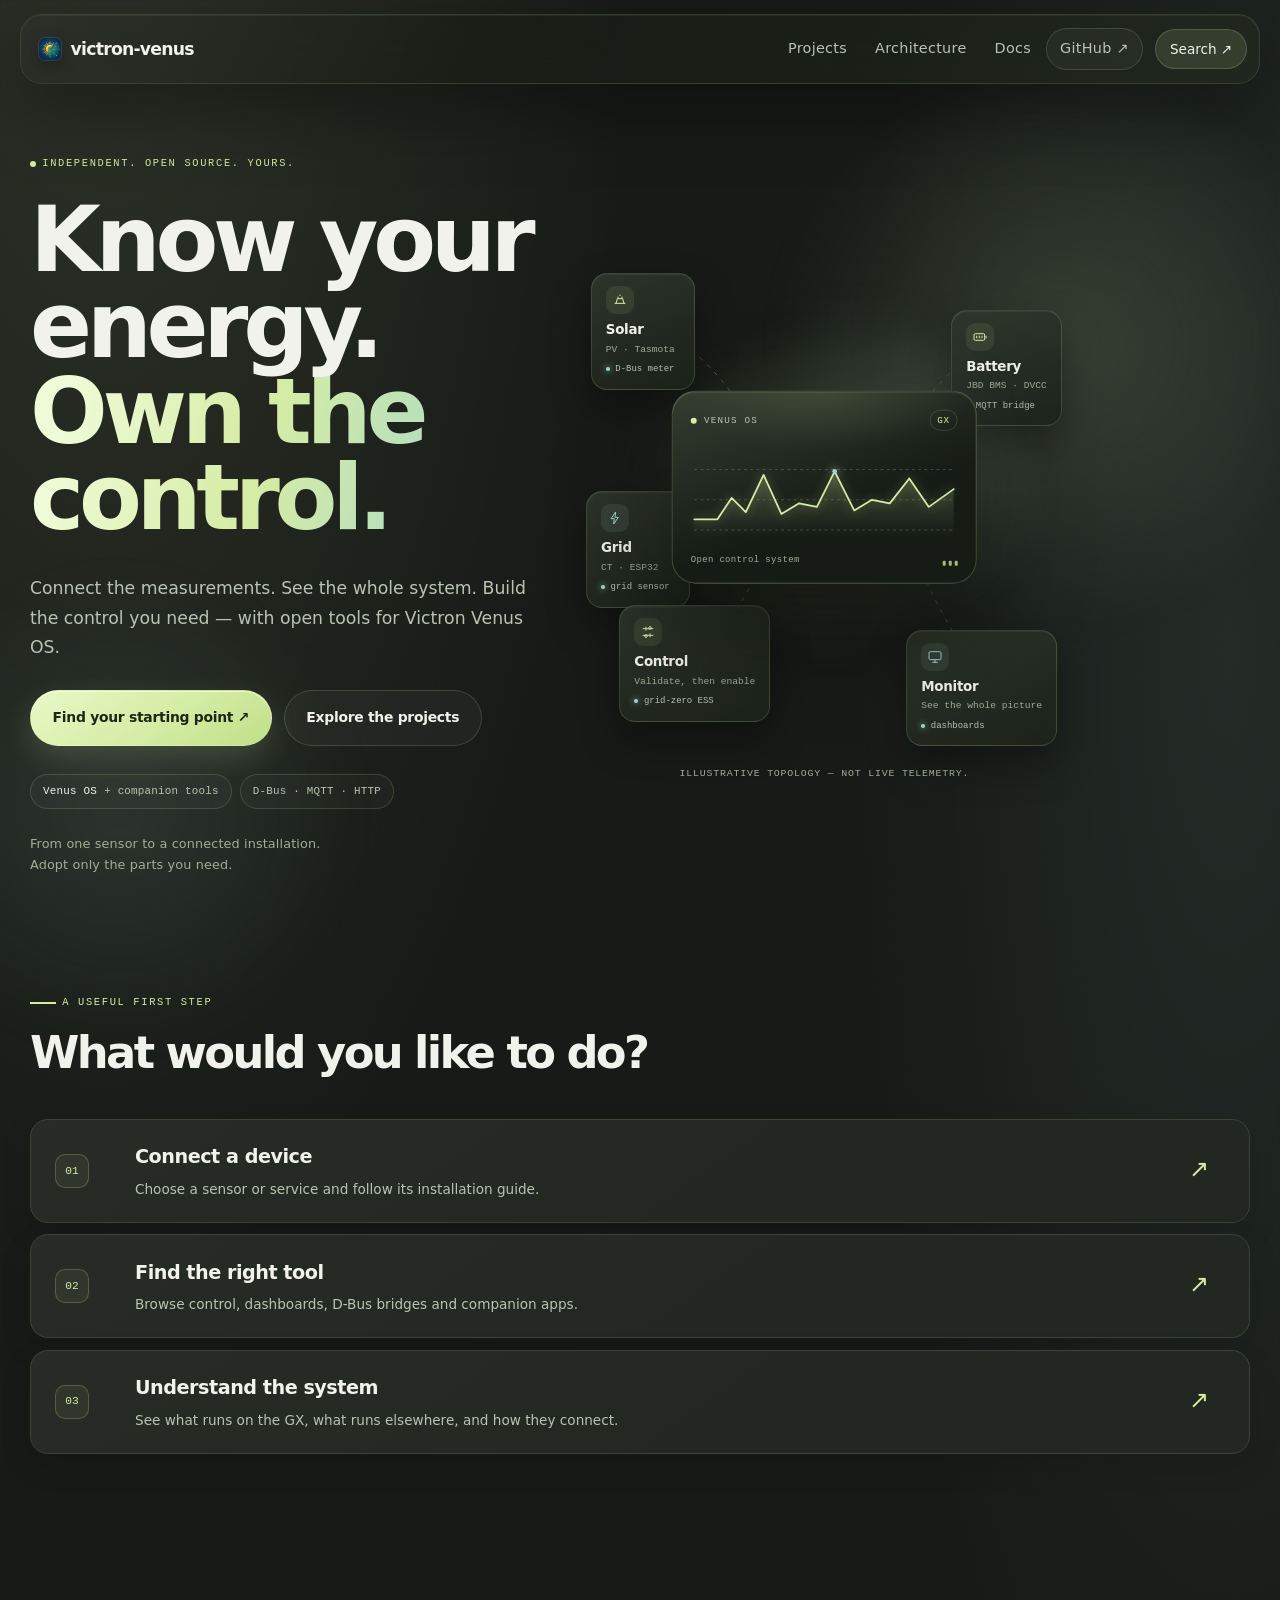
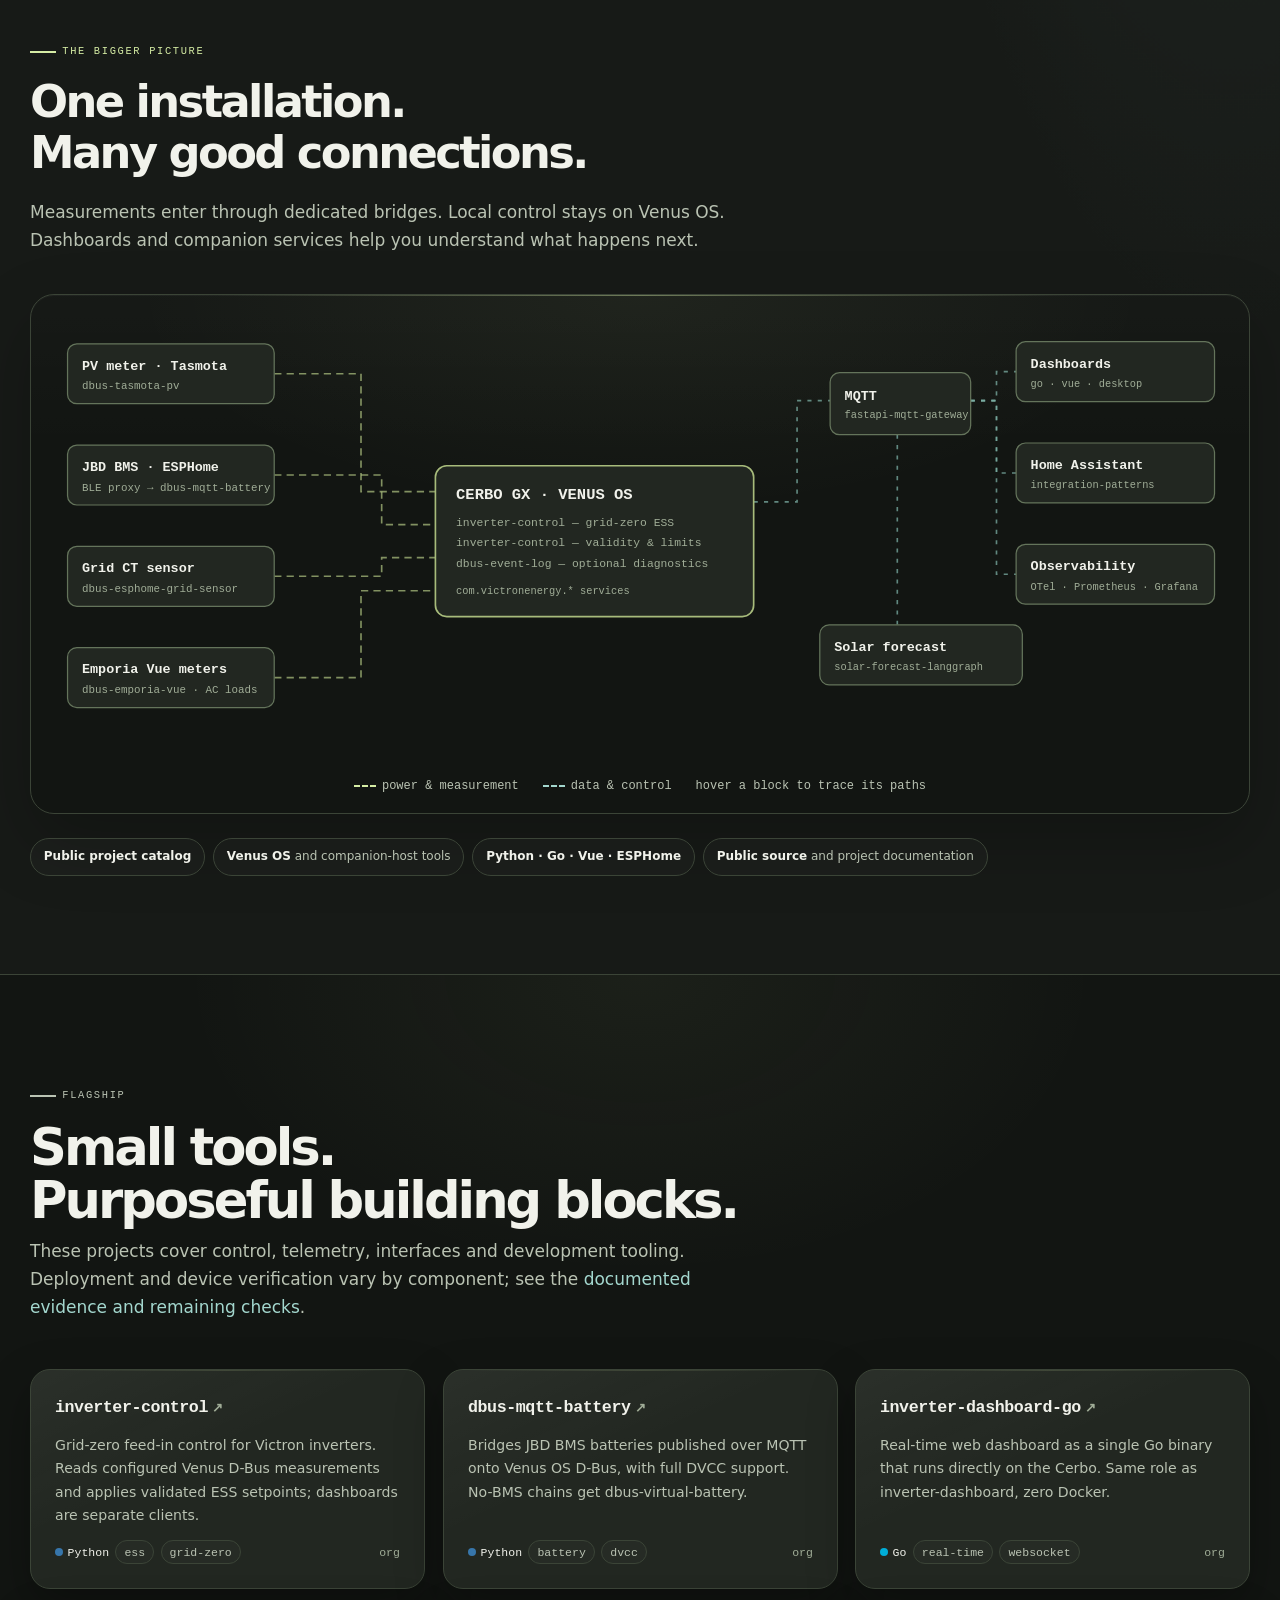
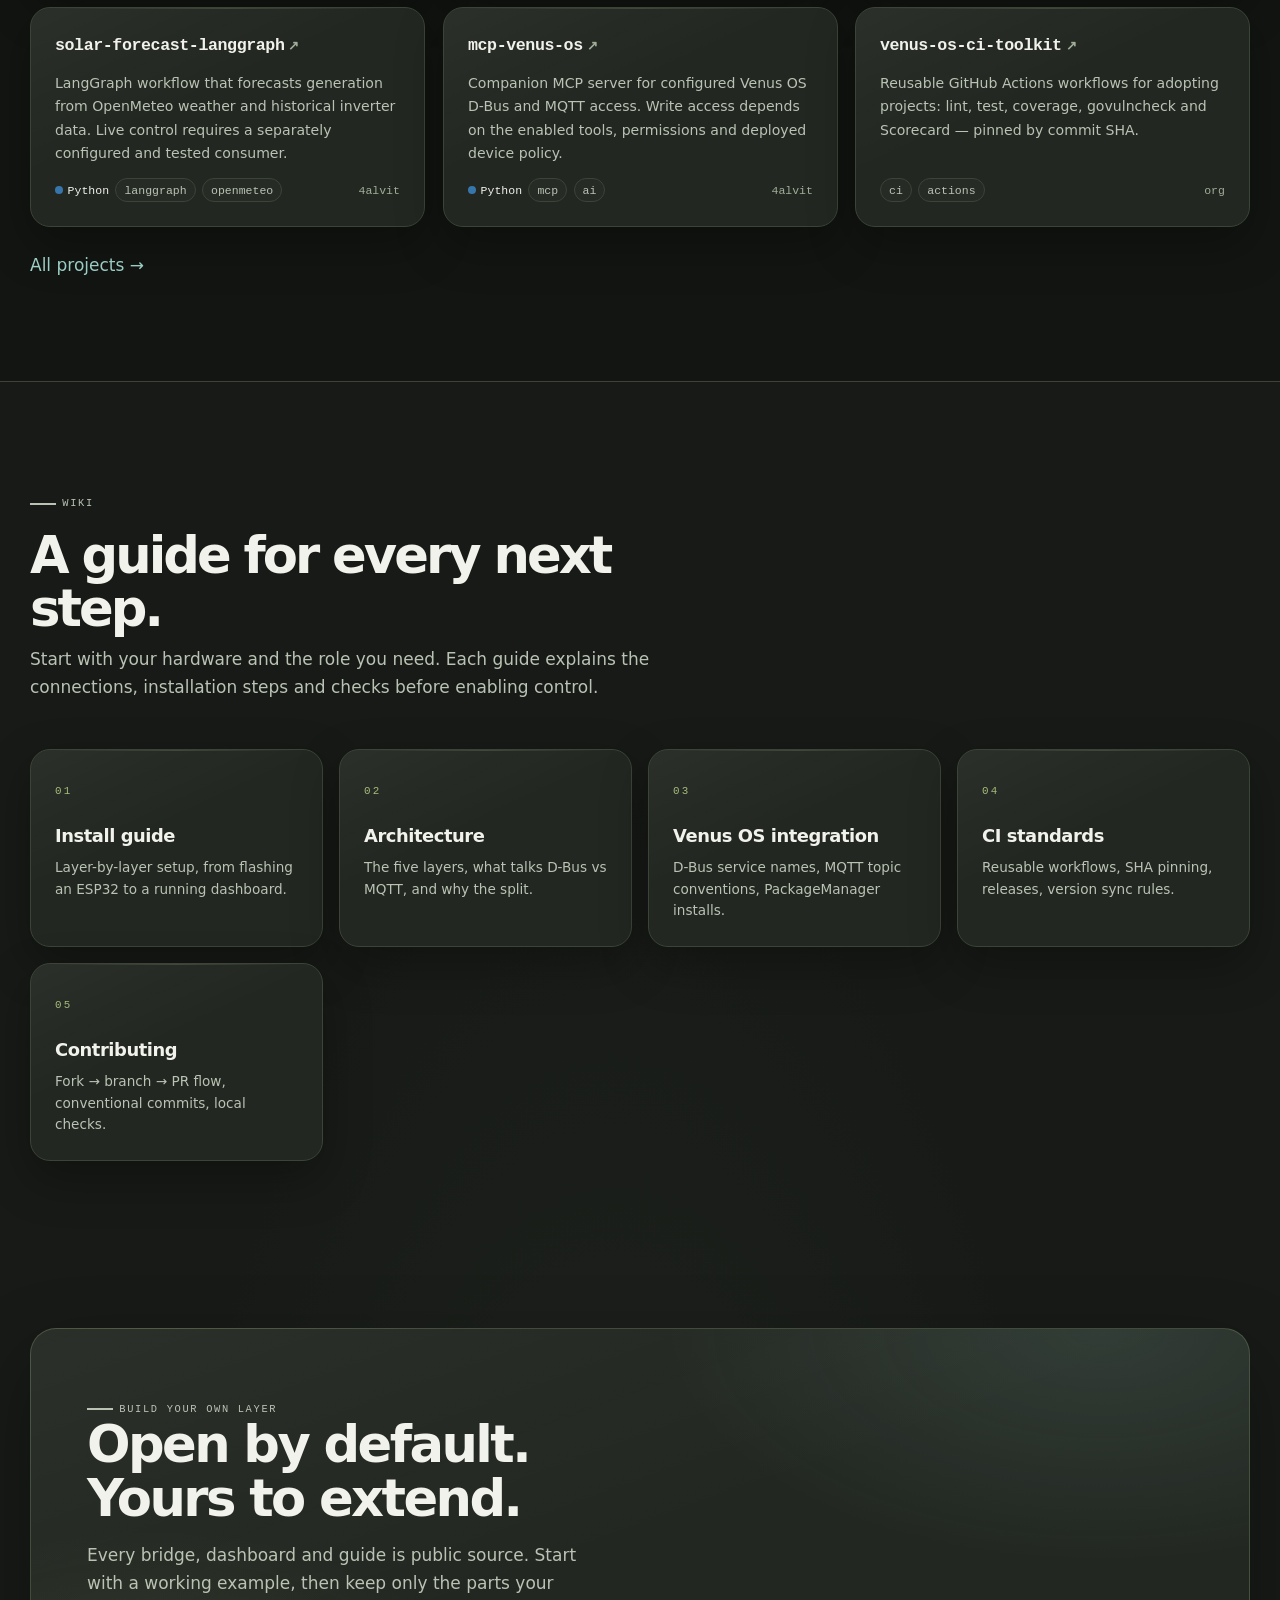
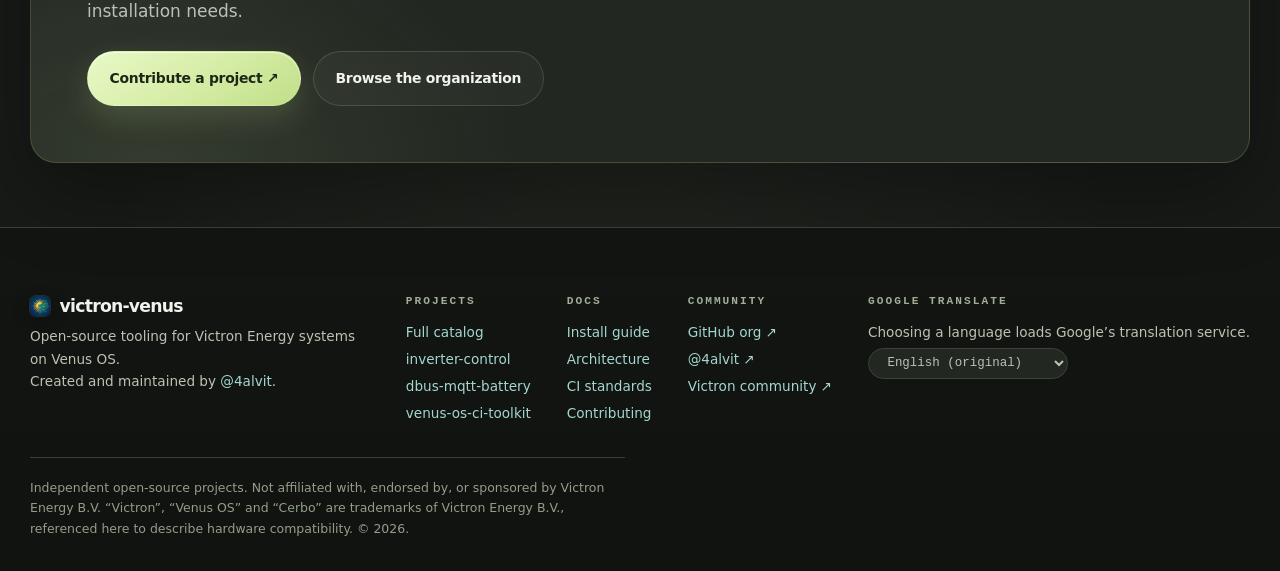
==== commit d5928e01: "Merge branch 'feature/redirect' into dependabot/github_actions/ci-workflows-9f90bd1628" ====
--- a/index.html
+++ b/index.html
@@ -4,18 +4,17 @@
 <meta charset="utf-8">
 <meta name="viewport" content="width=device-width, initial-scale=1">
 <title>Victron Venus — Open Control Systems for Victron Solar</title>
-<meta name="description" content="Open-source tools for Victron Energy systems on Venus OS: grid-zero control, battery and PV bridges, dashboards, forecasting, observability, full project catalog and single-page guides.">
+<meta name="description" content="Open-source tools for Victron Energy systems on Venus OS: grid-zero inverter control, battery and PV D-Bus bridges, live dashboards, forecasting, and observability.">
 <link rel="canonical" href="https://victron-venus.github.io/">
 <meta property="og:type" content="website">
 <meta property="og:title" content="Victron Venus — Open Control Systems for Victron Solar">
-<meta property="og:description" content="Grid-zero control, battery/PV bridges, dashboards, forecasting, observability, full project catalog and single-page guides for Venus OS.">
+<meta property="og:description" content="Grid-zero control, battery/PV bridges, live dashboards, forecasting, and observability for Venus OS. Public project catalog and deployment guides.">
 <meta property="og:url" content="https://victron-venus.github.io/">
 <meta name="twitter:card" content="summary">
 <meta name="theme-color" content="#151715">
-<script>(function(){var p="system",t;try{p=localStorage.getItem("vv-theme")||"system"}catch(e){}if(p!=="light"&&p!=="dark")p="system";t=p==="system"?(matchMedia("(prefers-color-scheme: dark)").matches?"dark":"light"):p;var r=document.documentElement;r.dataset.theme=t;r.dataset.themeMode=p;var m=document.querySelector('meta[name="theme-color"]');if(m)m.content=t==="dark"?"#171a17":"#f4f3ec"})()</script>
 <link rel="icon" type="image/png" href="/assets/img/logo.png">
-<link rel="stylesheet" href="/assets/css/style.css?v=20261030r">
-<link rel="stylesheet" href="/assets/css/elevate.css?v=20261030r">
+<link rel="stylesheet" href="/assets/css/style.css?v=20261030g">
+<link rel="stylesheet" href="/assets/css/elevate.css?v=20261030g">
 <script type="application/ld+json">
 {
   "@context": "https://schema.org",
@@ -36,45 +35,34 @@
 
 <header class="nav">
   <div class="container nav-inner">
-    <a class="brand" href="#top" aria-label="Victron Venus home">
+    <a class="brand" href="index.html" aria-label="Victron Venus home">
       <img src="/assets/img/logo.png" alt="" width="22" height="22" class="brand-logo">
       victron-venus
     </a>
     <nav class="nav-links" aria-label="Main navigation">
-      <a href="#projects">Projects</a>
-      <a href="#install">Install</a>
-      <a href="#architecture">Architecture</a>
-      <a href="#integration">Integration</a>
-      <a href="#ci">CI</a>
-      <a href="#contributing">Contributing</a>
+      <a href="projects.html">Projects</a>
+      <a href="wiki/architecture.html">Architecture</a>
+      <a href="wiki/">Docs</a>
       <a class="nav-gh" href="https://github.com/victron-venus">GitHub&nbsp;↗</a>
     </nav>
 <details class="mobile-nav"><summary>Menu</summary><nav class="mobile-links" aria-label="Mobile navigation">
-      <a href="#projects">Projects</a>
-      <a href="#install">Install</a>
-      <a href="#architecture">Architecture</a>
-      <a href="#integration">Integration</a>
-      <a href="#ci">CI</a>
-      <a href="#contributing">Contributing</a>
+      <a href="projects.html">Projects</a>
+      <a href="wiki/architecture.html">Architecture</a>
+      <a href="wiki/">Docs</a>
       <a class="nav-gh" href="https://github.com/victron-venus">GitHub&nbsp;↗</a>
-    </nav></details><details class="doc-search"><summary aria-label="Search documentation">Search ↗</summary><div class="search-panel"><label for="docs-query">Search the documentation</label><input id="docs-query" type="search" placeholder="Try MQTT, battery or install" autocomplete="off"><p class="search-status" role="status">Enter a topic to find a guide.</p><ul class="search-results"></ul><a href="#docs">Browse all guides →</a></div></details>
-    <button class="theme-toggle" type="button" aria-label="Colour scheme: follows the system. Switch to light">
-      <svg class="theme-icon theme-icon-auto" viewBox="0 0 24 24" fill="none" stroke="currentColor" stroke-width="1.8" stroke-linecap="round" stroke-linejoin="round" aria-hidden="true"><rect x="3" y="4" width="18" height="12.5" rx="2"/><path d="M9 20.5h6M12 16.5v4"/></svg>
-      <svg class="theme-icon theme-icon-sun" viewBox="0 0 24 24" fill="none" stroke="currentColor" stroke-width="1.8" stroke-linecap="round" aria-hidden="true"><circle cx="12" cy="12" r="4.3"/><path d="M12 2.4v2.3M12 19.3v2.3M2.4 12h2.3M19.3 12h2.3M5.2 5.2l1.6 1.6M17.2 17.2l1.6 1.6M18.8 5.2l-1.6 1.6M6.8 17.2l-1.6 1.6"/></svg>
-      <svg class="theme-icon theme-icon-moon" viewBox="0 0 24 24" fill="none" stroke="currentColor" stroke-width="1.8" stroke-linecap="round" stroke-linejoin="round" aria-hidden="true"><path d="M20.2 14.6A8.3 8.3 0 1 1 9.4 3.8a6.6 6.6 0 0 0 10.8 10.8Z"/></svg>
-    </button>
+    </nav></details><details class="doc-search"><summary aria-label="Search documentation">Search ↗</summary><div class="search-panel"><label for="docs-query">Search the documentation</label><input id="docs-query" type="search" placeholder="Try MQTT, battery or install" autocomplete="off"><p class="search-status" role="status">Enter a topic to find a guide.</p><ul class="search-results"></ul><a href="wiki/">Browse all guides →</a></div></details>
   </div>
 </header>
 
 <main id="main">
 
-<section class="hero container" id="top">
+<section class="hero container">
 <div class="hero-layout">
   <div class="hero-copy">
     <p class="eyebrow"><span class="status-dot"></span> Independent. Open source. Yours.</p>
     <h1>Know your<br>energy.<br><em>Own the<br>control.</em></h1>
     <p class="hero-sub">Connect the measurements. See the whole system. Build the control you need — with open tools for Victron Venus OS.</p>
-    <div class="cta-row"><a class="btn btn-primary" href="#install">Find your starting point ↗</a><a class="btn btn-ghost" href="#projects">Explore the projects</a></div>
+    <div class="cta-row"><a class="btn btn-primary" href="wiki/install.html">Find your starting point ↗</a><a class="btn btn-ghost" href="projects.html">Explore the projects</a></div>
     <div class="hero-meta" aria-label="Ecosystem facts">
       <span class="live-stat" hidden><i class="live-dot"></i><b data-live-count>—</b> public repositories</span>
       <span><b>Venus OS</b> + companion tools</span>
@@ -115,7 +103,7 @@
         <span class="node-live"><i></i>grid sensor</span>
       </a>
 
-      <a class="core" href="#architecture" aria-label="Read how the system fits together">
+      <a class="core" href="wiki/architecture.html" aria-label="Read how the system fits together">
         <div class="core-head"><span class="status-dot" aria-hidden="true"></span> Venus OS <span class="core-chip">GX</span></div>
         <svg class="spark" viewBox="0 0 300 110" aria-hidden="true" focusable="false">
           <defs>
@@ -151,15 +139,15 @@
 </div>
 </section>
 
-<section class="path-section container" id="start" aria-labelledby="choose-path">
+<section class="path-section container" aria-labelledby="choose-path">
 <div class="section-heading"><p class="eyebrow">A useful first step</p><h2 id="choose-path">What would you like to do?</h2></div>
 <div class="path-list">
-<a href="#install"><span class="path-number">01</span><span><strong>Connect a device</strong><small>Choose a sensor or service and follow its installation guide.</small></span><span class="path-arrow" aria-hidden="true">↗</span></a>
-<a href="#projects"><span class="path-number">02</span><span><strong>Find the right tool</strong><small>Browse control, dashboards, D-Bus bridges and companion apps.</small></span><span class="path-arrow" aria-hidden="true">↗</span></a>
-<a href="#architecture"><span class="path-number">03</span><span><strong>Understand the system</strong><small>See what runs on the GX, what runs elsewhere, and how they connect.</small></span><span class="path-arrow" aria-hidden="true">↗</span></a>
+<a href="wiki/install.html"><span class="path-number">01</span><span><strong>Connect a device</strong><small>Choose a sensor or service and follow its installation guide.</small></span><span class="path-arrow" aria-hidden="true">↗</span></a>
+<a href="projects.html"><span class="path-number">02</span><span><strong>Find the right tool</strong><small>Browse control, dashboards, D-Bus bridges and companion apps.</small></span><span class="path-arrow" aria-hidden="true">↗</span></a>
+<a href="wiki/architecture.html"><span class="path-number">03</span><span><strong>Understand the system</strong><small>See what runs on the GX, what runs elsewhere, and how they connect.</small></span><span class="path-arrow" aria-hidden="true">↗</span></a>
 </div></section>
 
-<section class="system-section container" id="system" aria-labelledby="system-heading"><div class="section-heading"><p class="eyebrow">The bigger picture</p><h2 id="system-heading">One installation.<br>Many good connections.</h2><p>Measurements enter through dedicated bridges. Local control stays on Venus OS. Dashboards and companion services help you understand what happens next.</p></div>
+<section class="system-section container" aria-labelledby="system-heading"><div class="section-heading"><p class="eyebrow">The bigger picture</p><h2 id="system-heading">One installation.<br>Many good connections.</h2><p>Measurements enter through dedicated bridges. Local control stays on Venus OS. Dashboards and companion services help you understand what happens next.</p></div>
   <!-- One-line diagram: amber = power/measurement, cyan = data -->
   <div class="diagram-wrap">
     <svg class="diagram" viewBox="0 0 1140 430" role="img"
@@ -196,7 +184,7 @@
         <text x="30" y="362" font-size="10.5" class="dg-sub">dbus-emporia-vue · AC loads</text>
       </a></g>
       <!-- hub -->
-      <g class="dg-node hub" data-node="hub"><a href="#architecture">
+      <g class="dg-node hub" data-node="hub"><a href="wiki/architecture.html">
         <rect x="372" y="142" width="308" height="146" rx="11"/>
         <text x="392" y="174" font-size="15" font-weight="700">CERBO GX · VENUS OS</text>
         <text x="392" y="200" font-size="11" class="dg-sub">inverter-control — grid-zero ESS</text>
@@ -239,7 +227,7 @@
   </div>
 
   <div class="stats" aria-label="Ecosystem stats">
-    <span><a href="#projects"><b>Public project catalog</b></a></span>
+    <span><a href="projects.html"><b>Public project catalog</b></a></span>
     <span><b>Venus OS</b> and companion-host tools</span>
     <span><b>Python · Go · Vue · ESPHome</b></span>
     <span><b>Public source</b> and project documentation</span>
@@ -285,714 +273,24 @@
         <div class="proj-meta"><span class="tag">ci</span><span class="tag">actions</span><span class="org-chip">org</span></div>
       </article>
     </div>
-    <p style="margin-top:1.5rem"><a href="#projects">All projects →</a></p>
-  </div>
-</section>
-
-<section class="section" id="docs" aria-labelledby="docs-heading">
+    <p style="margin-top:1.5rem"><a href="projects.html">All projects →</a></p>
+  </div>
+</section>
+
+<section class="section">
   <div class="container">
     <div class="sec-head">
       <p class="eyebrow">Wiki</p>
-      <h2 id="docs-heading">A guide for every next step.</h2>
+      <h2>A guide for every next step.</h2>
       <p>Start with your hardware and the role you need. Each guide explains the connections, installation steps and checks before enabling control.</p>
     </div>
     <div class="wiki-cards">
-      <a class="wcard" href="#install"><span class="wn-num">01</span><h3>Install guide</h3><p>Layer-by-layer setup, from flashing an ESP32 to a running dashboard.</p></a>
-      <a class="wcard" href="#architecture"><span class="wn-num">02</span><h3>Architecture</h3><p>The five layers, what talks D-Bus vs MQTT, and why the split.</p></a>
-      <a class="wcard" href="#integration"><span class="wn-num">03</span><h3>Venus OS integration</h3><p>D-Bus service names, MQTT topic conventions, PackageManager installs.</p></a>
-      <a class="wcard" href="#ci"><span class="wn-num">04</span><h3>CI standards</h3><p>Reusable workflows, SHA pinning, releases, version sync rules.</p></a>
-      <a class="wcard" href="#contributing"><span class="wn-num">05</span><h3>Contributing</h3><p>Fork → branch → PR flow, conventional commits, local checks.</p></a>
-    </div>
-  </div>
-</section>
-
-<section class="section catalog-block" id="projects" aria-labelledby="projects-heading">
-  <div class="container">
-<div class="sec-head">
-  <p class="eyebrow">Catalog</p>
-  <h2 id="projects-heading">Public project catalog</h2>
-  <p>Public repositories across the <a href="https://github.com/victron-venus">victron-venus</a> organization
-  and the <a href="https://github.com/4alvit">@4alvit</a> account. Filter by layer or search by name. Archived projects are separated below;
-  each maintained repository documents its own deployment requirements. The <a href="https://github.com/victron-venus/.github/blob/main/docs/DEPLOYMENT-EVIDENCE.md">deployment evidence index</a> separates released code, observed runtime behavior and physical acceptance. Cards show live GitHub activity when the public API is reachable.</p>
-</div>
-
-<div class="catalog-live" data-live-state="loading" aria-live="polite">
-  <i class="live-dot" aria-hidden="true"></i>
-  <span data-live-message>Curated project catalog</span>
-  <span class="catalog-count" data-catalog-count></span>
-</div>
-
-<fieldset class="filters">
-  <legend class="filter-legend">Filter projects by category</legend>
-  <button class="filter-btn" data-filter="all" aria-pressed="true">all</button>
-  <button class="filter-btn" data-filter="dbus" aria-pressed="false">d-bus services</button>
-  <button class="filter-btn" data-filter="sensing" aria-pressed="false">sensing &amp; firmware</button>
-  <button class="filter-btn" data-filter="control" aria-pressed="false">control &amp; policy</button>
-  <button class="filter-btn" data-filter="dashboards" aria-pressed="false">dashboards</button>
-  <button class="filter-btn" data-filter="voice" aria-pressed="false">voice &amp; displays</button>
-  <button class="filter-btn" data-filter="ai" aria-pressed="false">forecast &amp; ai</button>
-  <button class="filter-btn" data-filter="observability" aria-pressed="false">observability</button>
-  <button class="filter-btn" data-filter="gateways" aria-pressed="false">gateways</button>
-  <button class="filter-btn" data-filter="archived" aria-pressed="false">archived</button>
-  <button class="filter-btn" data-filter="tooling" aria-pressed="false">platform &amp; tooling</button>
-  <label class="skip-link" for="proj-search" style="position:absolute;left:-999px">Search projects</label>
-  <input class="search-box" id="proj-search" type="search" placeholder="search…" autocomplete="off">
-</fieldset>
-
-<section class="group">
-  <h2 id="catalog-dbus">Venus OS D-Bus services<span class="count">8</span></h2>
-  <p class="desc">Bridges for native <code>com.victronenergy.*</code> services and optional D-Bus diagnostics. Follow each package’s installation guide before deploying to a GX.</p>
-  <div class="grid-cards">
-    <article class="proj" data-tags="dbus battery">
-      <h3><a href="https://github.com/victron-venus/dbus-mqtt-battery">dbus-mqtt-battery<span class="ext">↗</span></a></h3>
-      <p>MQTT → D-Bus bridge for JBD BMS batteries on Venus OS, with DVCC support.</p>
-      <div class="proj-meta"><span class="lang lang-python">Python</span><span class="tag">battery</span><span class="tag">dvcc</span><span class="org-chip">org</span></div>
-    </article>
-    <article class="proj" data-tags="dbus solar pv">
-      <h3><a href="https://github.com/victron-venus/dbus-tasmota-pv">dbus-tasmota-pv<span class="ext">↗</span></a></h3>
-      <p>Tasmota power meter → D-Bus PV inverter bridge. Turns a smart plug into a PV meter.</p>
-      <div class="proj-meta"><span class="lang lang-python">Python</span><span class="tag">pv-inverter</span><span class="tag">tasmota</span><span class="org-chip">org</span></div>
-    </article>
-    <article class="proj" data-tags="dbus sensing grid">
-      <h3><a href="https://github.com/victron-venus/dbus-esphome-grid-sensor">dbus-esphome-grid-sensor<span class="ext">↗</span></a></h3>
-      <p>ESP32 CT sensor for grid power monitoring, exposed as a D-Bus service on Venus OS.</p>
-      <div class="proj-meta"><span class="lang lang-python">Python</span><span class="tag">esp32</span><span class="tag">grid</span><span class="org-chip">org</span></div>
-    </article>
-    <article class="proj" data-tags="dbus sensing">
-      <h3><a href="https://github.com/victron-venus/dbus-emporia-vue">dbus-emporia-vue<span class="ext">↗</span></a></h3>
-      <p>Emporia Vue submeter channels as individual D-Bus AC loads, fed by Home Assistant WebSocket power data.</p>
-      <div class="proj-meta"><span class="lang lang-python">Python</span><span class="tag">submetering</span><span class="tag">acload</span><span class="org-chip">org</span></div>
-    </article>
-    <article class="proj" data-tags="dbus battery testing">
-      <h3><a href="https://github.com/victron-venus/dbus-virtual-battery">dbus-virtual-battery<span class="ext">↗</span></a></h3>
-      <p>Derived battery measurements for chains without a BMS. Consumes the MQTT battery driver’s freshness contract; does not establish physical BMS permission.</p>
-      <div class="proj-meta"><span class="lang lang-python">Python</span><span class="tag">derived-telemetry</span><span class="org-chip">org</span></div>
-    </article>
-    <article class="proj" data-tags="dbus ev vehicle charger mercedes home-assistant">
-      <h3><a href="https://github.com/victron-venus/dbus-ev">dbus-ev<span class="ext">↗</span></a></h3>
-      <p>Vehicle telemetry from Mercedes or Home Assistant, plus optional integrated Mercedes charger telemetry. Read the migration guide before replacing the archived standalone charger.</p>
-      <div class="proj-meta"><span class="lang lang-python">Python</span><span class="org-chip">org</span></div>
-    </article>
-    <article class="proj" data-tags="dbus water pump valve home-assistant">
-      <h3><a href="https://github.com/victron-venus/dbus-pump">dbus-pump<span class="ext">↗</span></a></h3>
-      <p>Home Assistant water tank, pump and valve data exposed as native Venus services, with the water automation and command path owned by this bridge.</p>
-      <div class="proj-meta"><span class="lang lang-python">Python</span><span class="org-chip">org</span></div>
-    </article>
-    <article class="proj" data-tags="dbus observability audit">
-      <h3><a href="https://github.com/victron-venus/dbus-event-log">dbus-event-log<span class="ext">↗</span></a></h3>
-      <p>Optional D-Bus event recorder with SQLite/TimescaleDB, MQTT and CLI tools. Method capture requires explicit bus permissions; it is not a lossless audit or a native SetupHelper package.</p>
-      <div class="proj-meta"><span class="lang lang-python">Python</span><span class="tag">audit-log</span><span class="tag">timescaledb</span><span class="org-chip">org</span></div>
-    </article>
-  </div>
-</section>
-
-<section class="group">
-  <h2 id="catalog-sensing">Sensing &amp; firmware<span class="count">2</span></h2>
-  <p class="desc">ESP32 firmware and reference patterns for the hardware side of the stack.</p>
-  <div class="grid-cards">
-    <article class="proj" data-tags="sensing esphome battery ble">
-      <h3><a href="https://github.com/victron-venus/esphome-jbd-bms-mqtt">esphome-jbd-bms-mqtt<span class="ext">↗</span></a></h3>
-      <p>ESP32 Bluetooth proxy for JBD BMS batteries, publishing cell voltages and SOC to MQTT.</p>
-      <div class="proj-meta"><span class="lang lang-yaml">ESPHome</span><span class="tag">ble</span><span class="tag">jbd-bms</span><span class="org-chip">org</span></div>
-    </article>
-    <article class="proj" data-tags="sensing esphome ble reference">
-      <h3><a href="https://github.com/4alvit/esphome-ble-sensor-patterns">esphome-ble-sensor-patterns<span class="ext">↗</span></a></h3>
-      <p>Production-ready ESPHome patterns for BLE sensors — iBeacon, Eddystone, custom services, passive scanning, HA integration.</p>
-      <div class="proj-meta"><span class="tag">ibeacon</span><span class="tag">xiaomi</span><span class="tag">reference</span><span class="org-chip">4alvit</span></div>
-    </article>
-  </div>
-</section>
-
-<section class="group">
-  <h2 id="catalog-control">Control &amp; policy<span class="count">2</span></h2>
-  <p class="desc">Inverter control and independently enabled thermostat coordination.</p>
-  <div class="grid-cards">
-    <article class="proj" data-tags="control ess grid-zero">
-      <h3><a href="https://github.com/victron-venus/inverter-control">inverter-control<span class="ext">↗</span></a></h3>
-      <p>Grid-zero feed-in control with Home Assistant integration and web dashboard. The core ESS brain of the stack.</p>
-      <div class="proj-meta"><span class="lang lang-python">Python</span><span class="tag">ess</span><span class="tag">quattro</span><span class="org-chip">org</span></div>
-    </article>
-    <article class="proj" id="inverter-climate" data-tags="control dbus climate home-assistant thermostat nest">
-      <h3><a href="https://github.com/victron-venus/inverter-climate">inverter-climate<span class="ext">↗</span></a></h3>
-      <p>Native Venus OS thermostat integration via Home Assistant and Google Nest. Publishes room temperature and optional setpoint and Heat/Off controls in the stock GUI v2 Switch pane and VRM Remote Console. Energy-aware preheating is enabled separately; observation is the default.</p>
-      <div class="proj-meta"><span class="lang lang-python">Python</span><span class="tag">thermostat</span><span class="tag">SetupHelper</span><span class="org-chip">org</span></div>
-    </article>
-  </div>
-</section>
-
-<section class="group">
-  <h2 id="catalog-dashboards">Dashboards &amp; clients<span class="count">5</span></h2>
-  <p class="desc">Web, native and read-only public clients. Pick by deployment target.</p>
-  <div class="grid-cards">
-    <article class="proj" data-tags="dashboards go real-time">
-      <h3><a href="https://github.com/victron-venus/inverter-dashboard-go">inverter-dashboard-go<span class="ext">↗</span></a></h3>
-      <p>Real-time dashboard as a single Go binary — runs directly on the Cerbo GX, optional direct Home Assistant control.</p>
-      <div class="proj-meta"><span class="lang lang-go">Go</span><span class="tag">websocket</span><span class="tag">cerbo</span><span class="org-chip">org</span></div>
-    </article>
-    <article class="proj" data-tags="dashboards python docker">
-      <h3><a href="https://github.com/victron-venus/inverter-dashboard">inverter-dashboard<span class="ext">↗</span></a></h3>
-      <p>The original Python dashboard, shipped as Docker image <code>alvit/inverter-dashboard</code> for NAS deployments.</p>
-      <div class="proj-meta"><span class="lang lang-python">Python</span><span class="tag">docker</span><span class="org-chip">org</span></div>
-    </article>
-    <article class="proj" data-tags="dashboards vue components">
-      <h3><a href="https://github.com/victron-venus/inverter-dashboard-vue">inverter-dashboard-vue<span class="ext">↗</span></a></h3>
-      <p>Shared Vue&nbsp;3 SPA and reusable UI component library for the Go, Python and desktop dashboards.</p>
-      <div class="proj-meta"><span class="lang lang-vue">Vue</span><span class="tag">spa</span><span class="tag">ui-library</span><span class="org-chip">org</span></div>
-    </article>
-    <article class="proj" data-tags="dashboards desktop tauri vue">
-      <h3><a href="https://github.com/victron-venus/inverter-desktop">inverter-desktop<span class="ext">↗</span></a></h3>
-      <p>Tauri desktop client wrapping the Vue dashboard, with native installers per release.</p>
-      <div class="proj-meta"><span class="lang lang-vue">Vue</span><span class="tag">tauri</span><span class="org-chip">org</span></div>
-    </article>
-    <article class="proj" data-tags="dashboards web public read-only gateway">
-      <h3><a href="https://github.com/victron-venus/inverter-web-vitrine">inverter-web-vitrine<span class="ext">↗</span></a></h3>
-      <p>Read-only public status page backed by inverter-gateway through an authenticated server-side proxy. Access credentials stay off the browser.</p>
-      <div class="proj-meta"><span class="org-chip">org</span></div>
-    </article>
-  </div>
-</section>
-
-<section class="group">
-  <h2 id="catalog-voice">Voice &amp; displays<span class="count">2</span></h2>
-  <p class="desc">Read-only reports from inverter-gateway. Energy statistics and freshness remain owned by the gateway; these adapters handle presentation.</p>
-  <div class="grid-cards">
-    <article class="proj" data-tags="voice alexa echo energy read-only">
-      <h3><a href="https://github.com/4alvit/amazon-echo-home-voice">amazon-echo-home-voice<span class="ext">↗</span></a></h3>
-      <p>Alexa custom skill backend for energy speech and screen cards. Uses authenticated gateway reports; developer setup, certification and physical device acceptance are separate steps.</p>
-      <div class="proj-meta"><span class="lang lang-python">Python</span><span class="org-chip">4alvit</span></div>
-    </article>
-    <article class="proj" data-tags="voice google nest cast energy read-only">
-      <h3><a href="https://github.com/4alvit/google-home-voice-stats">google-home-voice-stats<span class="ext">↗</span></a></h3>
-      <p>Standalone Cast video and speech reports using the gateway’s read-only energy API. Optional Home Assistant/Matter triggers add a voice entry point; Cast alone does not add voice commands.</p>
-      <div class="proj-meta"><span class="lang lang-python">Python</span><span class="org-chip">4alvit</span></div>
-    </article>
-  </div>
-</section>
-
-<section class="group">
-  <h2 id="catalog-ai">Forecasting &amp; AI<span class="count">3</span></h2>
-  <p class="desc">Weather in, decisions out — plus an AI gateway into the whole system.</p>
-  <div class="grid-cards">
-    <article class="proj" data-tags="ai forecast langgraph solar">
-      <h3><a href="https://github.com/4alvit/solar-forecast-langgraph">solar-forecast-langgraph<span class="ext">↗</span></a></h3>
-      <p>LangGraph solar forecasts from weather and historical generation. Connecting a forecast to live control requires a configured and tested consumer.</p>
-      <div class="proj-meta"><span class="lang lang-python">Python</span><span class="tag">openmeteo</span><span class="tag">arima</span><span class="org-chip">4alvit</span></div>
-    </article>
-    <article class="proj" data-tags="ai rag docs fastapi">
-      <h3><a href="https://github.com/4alvit/energy-data-rag-pipeline">energy-data-rag-pipeline<span class="ext">↗</span></a></h3>
-      <p>RAG pipeline over Victron documentation — pgvector, LangChain, FastAPI.</p>
-      <div class="proj-meta"><span class="lang lang-python">Python</span><span class="tag">pgvector</span><span class="tag">rag</span><span class="org-chip">4alvit</span></div>
-    </article>
-    <article class="proj" data-tags="ai mcp control agent">
-      <h3><a href="https://github.com/4alvit/mcp-venus-os">mcp-venus-os<span class="ext">↗</span></a></h3>
-      <p>MCP server for Venus OS management — D-Bus, MQTT, and safety-constrained control for AI assistants.</p>
-      <div class="proj-meta"><span class="lang lang-python">Python</span><span class="tag">mcp</span><span class="tag">claude</span><span class="org-chip">4alvit</span></div>
-    </article>
-  </div>
-</section>
-
-<section class="group">
-  <h2 id="catalog-observability">Observability<span class="count">3</span></h2>
-  <p class="desc">If you can't see it, you can't trust it with your battery.</p>
-  <div class="grid-cards">
-    <article class="proj" data-tags="observability opentelemetry tracing">
-      <h3><a href="https://github.com/victron-venus/venus-os-observability">venus-os-observability<span class="ext">↗</span></a></h3>
-      <p>OpenTelemetry/Prometheus for Venus OS — D-Bus event tracing, inverter metrics, distributed tracing to Tempo/Jaeger.</p>
-      <div class="proj-meta"><span class="lang lang-python">Python</span><span class="tag">otel</span><span class="tag">tempo</span><span class="org-chip">org</span></div>
-    </article>
-    <article class="proj" data-tags="observability mqtt opentelemetry docker">
-      <h3><a href="https://github.com/4alvit/mqtt-observability-opentelemetry">mqtt-observability-opentelemetry<span class="ext">↗</span></a></h3>
-      <p>OTel stack for any MQTT system — message interception with W3C trace context, broker metrics exporter, ready-to-run Compose.</p>
-      <div class="proj-meta"><span class="lang lang-python">Python</span><span class="tag">w3c-trace</span><span class="tag">mosquitto</span><span class="org-chip">4alvit</span></div>
-    </article>
-    <article class="proj" data-tags="observability grafana influxdb metrics">
-      <h3><a href="https://github.com/victron-venus/inverter-monitoring">inverter-monitoring<span class="ext">↗</span></a></h3>
-      <p>Telegraf + InfluxDB + Grafana monitoring stack for long-term inverter metrics.</p>
-      <div class="proj-meta"><span class="lang lang-python">Python</span><span class="tag">tig-stack</span><span class="tag">grafana</span><span class="org-chip">org</span></div>
-    </article>
-  </div>
-</section>
-
-<section class="group">
-  <h2 id="catalog-gateways">Gateways &amp; integration patterns<span class="count">3</span></h2>
-  <p class="desc">The glue between protocols, and the documented ways to add your own.</p>
-  <div class="grid-cards">
-    <article class="proj" data-tags="gateways mqtt https sse energy remote">
-      <h3><a href="https://github.com/victron-venus/inverter-gateway">inverter-gateway<span class="ext">↗</span></a></h3>
-      <p>Authenticated Cerbo MQTT snapshots, SSE and scoped commands over HTTPS; read-only energy reports also serve voice adapters. Designed for a companion host behind Cloudflare Access.</p>
-      <div class="proj-meta"><span class="lang lang-rust">Rust</span><span class="org-chip">org</span></div>
-    </article>
-    <article class="proj" data-tags="gateways mqtt rest websocket">
-      <h3><a href="https://github.com/4alvit/fastapi-mqtt-gateway">fastapi-mqtt-gateway<span class="ext">↗</span></a></h3>
-      <p>Production-ready REST/WebSocket → MQTT bridge with auth and topic ACLs.</p>
-      <div class="proj-meta"><span class="lang lang-python">Python</span><span class="tag">fastapi</span><span class="tag">bridge</span><span class="org-chip">4alvit</span></div>
-    </article>
-    <article class="proj" data-tags="gateways patterns reference home-assistant">
-      <h3><a href="https://github.com/victron-venus/venus-os-integration-patterns">venus-os-integration-patterns<span class="ext">↗</span></a></h3>
-      <p>Reference implementations: MQTT↔D-Bus bridges, HTTP API wrappers, scheduled control, HA automations.</p>
-      <div class="proj-meta"><span class="lang lang-python">Python</span><span class="tag">reference</span><span class="tag">ha-automation</span><span class="org-chip">org</span></div>
-    </article>
-  </div>
-</section>
-
-<section class="group">
-  <h2 id="catalog-tooling">Platform &amp; tooling<span class="count">11</span></h2>
-  <p class="desc">Templates, tests, CI, and infrastructure as code for the rest of the ecosystem.</p>
-  <div class="grid-cards">
-    <article class="proj" data-tags="tooling ci github-actions">
-      <h3><a href="https://github.com/victron-venus/venus-os-ci-toolkit">venus-os-ci-toolkit<span class="ext">↗</span></a></h3>
-      <p>Reusable GitHub Actions workflows: ruff, mypy, pytest, golangci-lint, govulncheck, Scorecard, auto-approve. Pinned by SHA everywhere.</p>
-      <div class="proj-meta"><span class="tag">reusable-workflows</span><span class="org-chip">org</span></div>
-    </article>
-    <article class="proj" data-tags="tooling testing ci mqtt">
-      <h3><a href="https://github.com/victron-venus/integration-tests">integration-tests<span class="ext">↗</span></a></h3>
-      <p>Cross-repo integration tests against a live MQTT broker and simulated Venus OS services.</p>
-      <div class="proj-meta"><span class="lang lang-python">Python</span><span class="tag">mqtt</span><span class="org-chip">org</span></div>
-    </article>
-    <article class="proj" data-tags="tooling template copier dbus">
-      <h3><a href="https://github.com/4alvit/dbus-service-template">dbus-service-template<span class="ext">↗</span></a></h3>
-      <p>Copier template that scaffolds a production-ready D-Bus service for Venus OS in one command.</p>
-      <div class="proj-meta"><span class="lang lang-python">Python</span><span class="tag">copier</span><span class="org-chip">4alvit</span></div>
-    </article>
-    <article class="proj" data-tags="tooling setup scripts">
-      <h3><a href="https://github.com/victron-venus/SetupHelper">SetupHelper<span class="ext">↗</span></a></h3>
-      <p>Helper scripts for Venus OS setup and configuration.</p>
-      <div class="proj-meta"><span class="tag">scripts</span><span class="org-chip">org</span></div>
-    </article>
-    <article class="proj" data-tags="tooling iot llm profile">
-      <h3><a href="https://github.com/4alvit/iot-project-builder-profile">iot-project-builder-profile<span class="ext">↗</span></a></h3>
-      <p>Automated engineering profile generator for IoT developers, based on GitHub activity.</p>
-      <div class="proj-meta"><span class="lang lang-python">Python</span><span class="tag">github-api</span><span class="org-chip">4alvit</span></div>
-    </article>
-    <article class="proj" data-tags="tooling terraform cloudflare gateway access">
-      <h3><a href="https://github.com/victron-venus/terraform-cloudflare-inverter-gateway">terraform-cloudflare-inverter-gateway<span class="ext">↗</span></a></h3>
-      <p>Reusable Cloudflare Access application, policy and service-token configuration for inverter-gateway. Import existing resources before managing them with Terraform.</p>
-      <div class="proj-meta"><span class="lang lang-hcl">HCL</span><span class="org-chip">org</span></div>
-    </article>
-    <article class="proj" data-tags="tooling terraform iac github">
-      <h3><a href="https://github.com/4alvit/terraform-github-victron">terraform-github-victron<span class="ext">↗</span></a></h3>
-      <p>Terraform IaC for the victron-venus GitHub organization — repos, settings, branch protection.</p>
-      <div class="proj-meta"><span class="lang lang-hcl">HCL</span><span class="tag">hcp-terraform</span><span class="org-chip">4alvit</span></div>
-    </article>
-    <article class="proj" data-tags="tooling terraform iac github">
-      <h3><a href="https://github.com/4alvit/terraform-github-4alvit">terraform-github-4alvit<span class="ext">↗</span></a></h3>
-      <p>Terraform IaC for the personal GitHub account infrastructure.</p>
-      <div class="proj-meta"><span class="lang lang-hcl">HCL</span><span class="tag">iac</span><span class="org-chip">4alvit</span></div>
-    </article>
-    <article class="proj" data-tags="tooling profile meta">
-      <h3><a href="https://github.com/4alvit/4alvit">4alvit/profile<span class="ext">↗</span></a></h3>
-      <p>GitHub profile README with the full ecosystem architecture diagram.</p>
-      <div class="proj-meta"><span class="tag">profile</span><span class="org-chip">4alvit</span></div>
-    </article>
-    <article class="proj" data-tags="tooling docs profile website">
-      <h3><a href="https://github.com/victron-venus/.github">.github<span class="ext">↗</span></a></h3>
-      <p>Organization profile, public project catalog, installation guides and this static website.</p>
-      <div class="proj-meta"><span class="org-chip">org</span></div>
-    </article>
-    <article class="proj" data-tags="tooling docs website">
-      <h3><a href="https://github.com/victron-venus/victron-venus.github.io">victron-venus.github.io<span class="ext">↗</span></a></h3>
-      <p>Organization website published at the root domain: landing page, project catalog and documentation guides.</p>
-      <div class="proj-meta"><span class="org-chip">org</span></div>
-    </article>
-  </div>
-</section>
-
-<section class="group">
-  <h2 id="catalog-archived">Archived projects<span class="count">2</span></h2>
-  <p class="desc">Historical source and rollback references. Start new installations with the maintained replacements.</p>
-  <div class="grid-cards">
-    <article class="proj" data-tags="archived dbus ev charger">
-      <h3><a href="https://github.com/victron-venus/dbus-evcharger">dbus-evcharger<span class="ext">↗</span></a></h3>
-      <p>Archived standalone charger bridge. Maintained Mercedes vehicle and charger telemetry now lives in <a href="https://github.com/victron-venus/dbus-ev">dbus-ev</a>; follow its migration guide and never run both charger owners.</p>
-      <div class="proj-meta"><span class="org-chip">org</span></div>
-    </article>
-    <article class="proj" data-tags="archived policy">
-      <h3><a href="https://github.com/victron-venus/venus-os-governance">venus-os-governance<span class="ext">↗</span></a></h3>
-      <p>Archived policy-engine experiment. Current ESS validity, limit and watchdog checks belong to <a href="https://github.com/victron-venus/inverter-control">inverter-control</a>; this repository is not an installed control gate.</p>
-      <div class="proj-meta"><span class="org-chip">org</span></div>
-    </article>
-  </div>
-</section>
-
-<p class="empty-note">No project matches that filter. Clear the search or pick another category.</p>
-  </div>
-</section>
-
-<section class="section guide-section" id="install" aria-labelledby="install-heading">
-  <div class="container guide-layout">
-    <aside class="guide-aside" aria-label="Install guide">
-      <p class="wn-label">On this page</p>
-      <nav class="guide-toc">
-        <a href="#install-section-1">Check the device first</a>
-        <a href="#install-section-2">Native service installation</a>
-        <a href="#install-inverter-climate">Inverter Climate thermostat controls</a>
-        <a href="#install-section-4">Keep companion workloads off the GX</a>
-        <a href="#install-section-5">Verify uptime, logs and D-Bus types</a>
-      </nav>
-      <a class="guide-top" href="#top">Back to top ↑</a>
-    </aside>
-    <article class="prose guide-prose">
-<p class="eyebrow">01 · Install</p>
-<h2 class="guide-title" id="install-heading">Installing on Venus OS</h2>
-<p>Use the selected repository's released installer and configuration example. These projects are independent repositories; there is no organization-wide <code>bootstrap.sh</code>.</p>
-<h2 id="install-section-1">Check the device first</h2>
-<pre><code>cat /opt/victronenergy/version
-python3 --version
-uname -m
-command -v svc svstat multilog</code></pre>
-<p>The September 2026 audit used Venus OS v3.75 and Python 3.12.13 on a Raspberry Pi 3 Model B with approximately 1 GB RAM. Other hardware and firmware need their own checks.</p>
-<h2 id="install-section-2">Native service installation</h2>
-<p>Use daemontools: persistent application and service files under <code>/data</code>, symlinks under volatile <code>/service</code>, and offline boot restoration from <code>/data/rc.local</code> before any <code>exit 0</code>. A systemd unit or an unreferenced <code>/data/rc/S99*</code> file will not install a native Venus service.</p>
-<p>Install SetupHelper when the package requires it. Preserve local configuration and venvs during updates. Check dependencies before stopping the existing service; do not run global pip upgrades or network installers at boot.</p>
-<ul>
-<li>Battery and PV bridges: follow <a href="https://github.com/victron-venus/dbus-mqtt-battery">dbus-mqtt-battery</a>, <a href="https://github.com/victron-venus/dbus-virtual-battery">dbus-virtual-battery</a>, and <a href="https://github.com/victron-venus/dbus-tasmota-pv">dbus-tasmota-pv</a>.</li>
-<li>Home Assistant bridges: <a href="https://github.com/victron-venus/dbus-emporia-vue">Emporia</a> and <a href="https://github.com/victron-venus/dbus-pump">water tank, pump and valve</a> depend on their configured HA endpoint.</li>
-<li><a href="https://github.com/victron-venus/dbus-ev">dbus-ev</a> reads Mercedes or Home Assistant vehicle telemetry; its integrated charger requires the Mercedes backend. The standalone charger repository is archived. Follow the <a href="https://github.com/victron-venus/dbus-ev/blob/main/docs/mercedes-migration.md">migration and rollback guide</a> and never run two owners of the same charger service.</li>
-<li><a href="https://github.com/victron-venus/inverter-control">inverter-control</a> uses <code>local_config.py</code>, with a preserved copy under <code>/data/setupOptions/inverter-control/</code>. Verify metering before enabling control.</li>
-<li><a href="https://github.com/victron-venus/venus-os-observability">Observability</a>: use metrics-only mode when trace export is unnecessary.</li>
-</ul>
-<h2 id="install-inverter-climate">Inverter Climate thermostat controls</h2>
-<p><a href="https://github.com/victron-venus/inverter-climate">inverter-climate</a> runs natively on Venus OS and uses the existing Home Assistant thermostat integration, including Google Nest. It reads local D-Bus energy data and publishes an <strong>Inverter Climate</strong> room-temperature device.</p>
-<p>In SetupHelper PackageManager, add package <code>inverter-climate</code>, GitHub user <code>victron-venus</code>, branch <code>latest</code>. This is the packaged stable release; <code>main</code> is development source. Python 3.12+, firmware D-Bus/GLib bindings and <code>velib_python</code> are required.</p>
-<p>A first installation stays disabled until configured and explicitly started. Follow the <a href="https://github.com/victron-venus/inverter-climate/blob/main/deploy/venus/README.md">native lifecycle guide</a> and <a href="https://github.com/victron-venus/inverter-climate/blob/main/examples/venus.toml">configuration example</a>. Keep HA credentials and configuration private under <code>/data/setupOptions/inverter-climate</code>; select the real thermostat and energy sources, and begin with <code>[service] mode = "observe"</code>.</p>
-<p><strong>Settings → Devices</strong> shows temperature and metadata. For manual commands, add <code>control_enabled = true</code> to the existing <code>[device]</code> section and restart the service according to the lifecycle guide. Open the <strong>Switch pane</strong> from the small icon at the upper left of GUI v2: <strong>Temperature setpoint</strong> is a slider, and <strong>Heating mode</strong> offers <strong>Heat / Off</strong>. The same controls are available through <strong>VRM Remote Console</strong>.</p>
-<p>Manual control can remain in <code>observe</code> mode. Automatic preheating requires the separate <code>mode = "active"</code> choice and a validated energy configuration. Updates preserve private settings, device identity and command journals; uncertain commands are not automatically retried. Follow the package guide for recovery.</p>
-<h2 id="install-section-4">Keep companion workloads off the GX</h2>
-<p>Run Docker dashboards, Grafana/Loki, databases and forecasting on a NAS/server. Flash ESPHome on the ESP32. Check architecture and resource headroom before adding optional dashboard binaries to a GX. Not every repository is a deployable native package.</p>
-<h2 id="install-section-5">Verify uptime, logs and D-Bus types</h2>
-<pre><code>svstat /service/dbus-mqtt-chain1 /service/dbus-mqtt-chain2
-svstat /service/dbus-ev /service/vrmlogger
-tail -n 80 /var/log/dbus-ev/current
-tail -n 80 /var/log/vrmlogger/current</code></pre>
-<p><code>svc -s</code> suspends a process; it does not show status. Never <code>cat supervise/ok</code>, which is a FIFO. Repository names and supervised instance names can differ.</p>
-<p>Verify numeric D-Bus values, <code>/Connected</code>, fresh source data and successful VRM uploads. Native MQTT topics use <code>N/&lt;portal-id&gt;/...</code>; raw sensor and application topics have their own contracts. Use the actual portal ID and the existing GX broker.</p>
-<p>On the audited device <code>/var/log</code> points to persistent <code>/data/log</code>. Bound logs with multilog and keep frequent cursors/heartbeats under <code>/run</code>. Test reboot and firmware recovery during a planned maintenance window.</p>
-<p>A connected broker or successful HTTP response does not prove fresh telemetry. Keep blocking requests outside the D-Bus main loop, preserve acquisition timestamps through queued callbacks, and expire MQTT fields independently. Freshness checks and network polling can have different intervals.</p>
-<p>The <a href="https://github.com/victron-venus/.github/blob/main/docs/VENUS-AUDIT-CLOSURE-2026-09-12.md">September audit closure</a> records the additional releases, device checks, passive meter capture and remaining physical validation limits.</p>
-<p>Read the <a href="https://github.com/victron-venus/.github/blob/main/docs/INSTALL.md">complete installation guide</a> and <a href="https://github.com/victron-venus/.github/blob/main/docs/VENUS-SERVICE-AUDIT-2026-09-12.md">service audit</a>.</p>
-    </article>
-  </div>
-</section>
-
-<section class="section guide-section" id="architecture" aria-labelledby="architecture-heading">
-  <div class="container guide-layout">
-    <aside class="guide-aside" aria-label="Architecture">
-      <p class="wn-label">On this page</p>
-      <nav class="guide-toc">
-        <a href="#architecture-section-1">The five layers</a>
-        <a href="#architecture-inverter-climate">Thermostat integration</a>
-        <a href="#architecture-section-3">Why two buses instead of one</a>
-        <a href="#architecture-section-4">Control path vs telemetry path</a>
-        <a href="#architecture-section-5">Cross-cutting concerns</a>
-      </nav>
-      <a class="guide-top" href="#top">Back to top ↑</a>
-    </aside>
-    <article class="prose guide-prose">
-<p class="eyebrow">02 · Architecture</p>
-<h2 class="guide-title" id="architecture-heading">How the system fits together</h2>
-<p style="margin-top:0.75rem">Venus OS models devices on its local <strong>D-Bus</strong>.
-Bridges and companion applications use MQTT, HTTP or WebSockets according to
-their own integration contracts. The repository map is not a live deployment inventory.</p>
-
-<h2 id="architecture-section-1">The five layers</h2>
-
-<div class="layers">
-  <div class="layer">
-    <h3>1 · Hardware &amp; sensing</h3>
-    <p>ESP32s, Tasmota plugs, CT clamps, Emporia Vue submeters, EV chargers and water tanks/pumps provide readings through firmware or configured Home Assistant entities.
-    <a href="https://github.com/victron-venus/esphome-jbd-bms-mqtt">esphome-jbd-bms-mqtt</a><a href="https://github.com/victron-venus/dbus-esphome-grid-sensor">dbus-esphome-grid-sensor</a><a href="https://github.com/victron-venus/dbus-ev">dbus-ev</a><a href="https://github.com/victron-venus/dbus-pump">dbus-pump</a></p>
-  </div>
-  <div class="layer">
-    <h3>2 · D-Bus services</h3>
-    <p>Translators running on the GX: MQTT→D-Bus for the audited battery and Tasmota PV bridges, and Home Assistant→D-Bus for Emporia, EV, charger and pump measurements. Third-party hardware appears as Victron device services.
-    <a href="https://github.com/victron-venus/dbus-mqtt-battery">dbus-mqtt-battery</a><a href="https://github.com/victron-venus/dbus-tasmota-pv">dbus-tasmota-pv</a><a href="https://github.com/victron-venus/dbus-emporia-vue">dbus-emporia-vue</a></p>
-  </div>
-  <div class="layer">
-    <h3>3 · Control &amp; policy</h3>
-    <p>inverter-control calculates setpoints and applies its configured validity, limit and watchdog policies before D-Bus writes. It consumes EV data published by the Home Assistant bridges. The archived venus-os-governance project does not gate this deployed path, and no dbus-event-log service was running on the audited GX. These repositories must not be treated as an installed authorization or audit layer.
-    <a href="https://github.com/victron-venus/inverter-control">inverter-control</a><a href="https://github.com/victron-venus/venus-os-governance">venus-os-governance</a><a href="https://github.com/victron-venus/dbus-event-log">dbus-event-log</a><a href="https://github.com/victron-venus/dbus-ev">dbus-ev</a></p>
-  </div>
-  <div class="layer">
-    <h3>4 · MQTT distribution</h3>
-    <p>State leaves the GX over MQTT topics. fastapi-mqtt-gateway adds REST/WebSocket access for clients that can't speak MQTT natively.
-    <a href="https://github.com/4alvit/fastapi-mqtt-gateway">fastapi-mqtt-gateway</a></p>
-  </div>
-  <div class="layer">
-    <h3>5 · Consumption</h3>
-    <p>Dashboards (Go binary on-GX, Python/Docker, Vue SPA, Tauri desktop), Home Assistant, observability stacks and optional forecasting tools. Verify each configured caller before assuming forecasts affect controller decisions.
-    <a href="https://github.com/victron-venus/inverter-dashboard-go">inverter-dashboard-go</a><a href="https://github.com/4alvit/solar-forecast-langgraph">solar-forecast-langgraph</a><a href="https://github.com/victron-venus/venus-os-observability">venus-os-observability</a><a href="https://github.com/victron-venus/inverter-monitoring">inverter-monitoring</a></p>
-  </div>
-</div>
-
-<h2 id="architecture-inverter-climate">Thermostat integration</h2>
-<p><a href="https://github.com/victron-venus/inverter-climate">inverter-climate</a> spans the D-Bus and control layers. A native supervised service on Venus OS reads local system energy, publishes room temperature, and exchanges thermostat state and commands with Home Assistant. HA owns the existing Google Nest connection and authentication.</p>
-<p>The stock <strong>GUI v2 Switch pane</strong> and <strong>VRM Remote Console</strong> can show its optional temperature slider and Heat/Off selector through the Switchable Output API on the same temperature device. Observation is the default; manual controls and automatic preheating are enabled separately. HA requests run outside the D-Bus loop and the separate ESS controller.</p>
-<p>The native path needs no companion gateway or GUI patch, while Nest still relies on HA and its cloud integration. For a gas furnace, the configured heating-power estimate describes electrical demand; it does not measure heat or gas and is not published as another AC load. See the <a href="#install-inverter-climate">installation and control guide</a>.</p>
-
-<h2 id="architecture-section-3">Why two buses instead of one</h2>
-<p>D-Bus is how Venus OS models batteries, PV inverters and grid meters as
-<code>com.victronenergy.*</code> services. The ESS controller reads and writes that local bus.</p>
-<p>Companion dashboards, Home Assistant, Grafana and forecasters use MQTT, HTTP or
-WebSockets according to their integration contracts. Thermostat commands from
-inverter-climate reach Home Assistant over its REST API, while the GX-facing
-temperature device and GUI controls use D-Bus. Validate freshness and command
-acknowledgements at each boundary.</p>
-
-<h2 id="architecture-section-4">Control path vs telemetry path</h2>
-<div class="table-scroll">
-<table>
-  <thead><tr><th></th><th>Control path (amber)</th><th>Telemetry path (cyan)</th></tr></thead>
-  <tbody>
-    <tr><td>Protocol</td><td>D-Bus for ESS; HA REST for thermostats</td><td>MQTT / REST / WebSocket</td></tr>
-    <tr><td>Writers</td><td>Configured controller and native Venus services</td><td>Per-service publishers and gateways</td></tr>
-    <tr><td>Audit</td><td>Verify actual logging; event-log is an optional integration</td><td>Configured metrics and logs</td></tr>
-    <tr><td>Timing</td><td>ESS cadence and D-Bus latency; HA/cloud latency and observed confirmation for thermostats</td><td>Source-specific freshness limits</td></tr>
-    <tr><td>Failure mode</td><td>ESS validity, hold and watchdog policy; thermostat availability and journaled uncertain outcomes</td><td>Mark unavailable inputs; stale telemetry can affect control</td></tr>
-  </tbody>
-</table>
-</div>
-
-<h2 id="architecture-section-5">Cross-cutting concerns</h2>
-<ul>
-  <li><strong>Forecasting:</strong> optional forecast consumers need a configured, tested control contract; repository availability alone does not close a control loop.</li>
-  <li><strong>AI access:</strong> mcp-venus-os provides its own validation and write-confirmation rules. Verify its deployment and transport separately from the controller.</li>
-  <li><strong>EV data path:</strong> dbus-ev publishes vehicle telemetry from Mercedes or Home Assistant and can own the Mercedes charger service. The standalone charger repository is archived. Follow the <a href="https://github.com/victron-venus/dbus-ev/blob/main/docs/mercedes-migration.md">migration guide</a>, retain a single charger owner, and preserve unavailable-value handling during source outages.</li>
-  <li><strong>Testing:</strong> broker and simulated D-Bus integration tests complement installer checks and device observation. Firmware compatibility and cold-boot recovery need target-device validation.</li>
-</ul>
-
-<p style="margin-top:2rem"><a href="#integration">Next: writing your own service →</a></p>
-    </article>
-  </div>
-</section>
-
-<section class="section guide-section" id="integration" aria-labelledby="integration-heading">
-  <div class="container guide-layout">
-    <aside class="guide-aside" aria-label="Venus OS integration">
-      <p class="wn-label">On this page</p>
-      <nav class="guide-toc">
-        <a href="#integration-section-1">D-Bus service naming</a>
-        <a href="#integration-section-2">Paths every service should publish</a>
-        <a href="#integration-section-3">Native thermostat controls</a>
-        <a href="#integration-section-4">MQTT contracts</a>
-        <a href="#integration-section-5">Native installation contract</a>
-        <a href="#integration-section-6">D-Bus value contract</a>
-        <a href="#integration-section-7">Rules that keep the fleet debuggable</a>
-      </nav>
-      <a class="guide-top" href="#top">Back to top ↑</a>
-    </aside>
-    <article class="prose guide-prose">
-<p class="eyebrow">03 · Integration</p>
-<h2 class="guide-title" id="integration-heading">Writing for Venus OS</h2>
-<p style="margin-top:0.75rem">Conventions shared by every service in this ecosystem. Follow them and
-validate service discovery, numeric path types, freshness and resource use against the target firmware.</p>
-
-<h2 id="integration-section-1">D-Bus service naming</h2>
-<p>Venus OS discovers services by their bus name. The pattern:</p>
-<pre><code>com.victronenergy.&lt;type&gt;.&lt;suffix&gt;
-
-com.victronenergy.battery.jbd_mqtt        # dbus-mqtt-battery
-com.victronenergy.pvinverter.tasmota      # dbus-tasmota-pv
-com.victronenergy.grid.esphome_ct         # dbus-esphome-grid-sensor
-com.victronenergy.acload.emporia_vue_1    # dbus-emporia-vue, one per channel
-com.victronenergy.temperature.inverter_climate_&lt;identity&gt; # inverter-climate</code></pre>
-<p>Pick <code>&lt;type&gt;</code> from what Venus OS already understands — <code>battery</code>,
-<code>pvinverter</code>, <code>grid</code>, <code>acload</code>, <code>solarcharger</code>, <code>temperature</code>. A wrong
-type means the GX ignores your service no matter how correct the paths are.</p>
-
-<h2 id="integration-section-2">Paths every service should publish</h2>
-<div class="table-scroll">
-<table>
-  <thead><tr><th>Path</th><th>Meaning</th></tr></thead>
-  <tbody>
-    <tr><td>/ProductId, /ProductName</td><td>Identity shown in the device list</td></tr>
-    <tr><td>/Connected</td><td>Source availability; report 0 when required inputs are unavailable</td></tr>
-    <tr><td>/Status or /ErrorCode</td><td>Fault visibility without opening logs</td></tr>
-    <tr><td>Type-specific values</td><td>e.g. /Dc/0/Voltage, /Ac/Power, /Soc</td></tr>
-  </tbody>
-</table>
-</div>
-
-<h2 id="integration-section-3">Native thermostat controls</h2>
-<p><a href="https://github.com/victron-venus/inverter-climate">inverter-climate</a> publishes <code>/Temperature</code> in Celsius with <code>/TemperatureType = 3</code> (room). Its identity suffix is a stable hash, and its optional <code>/SwitchableOutput/0</code> temperature slider and <code>/SwitchableOutput/1</code> Heat/Off selector belong to the same device. GUI v2 and VRM Remote Console use those standard controls without a GUI patch.</p>
-<p>Manual commands are opt-in, validated against fresh HA capabilities and journaled before dispatch. The D-Bus thread only queues requests; HA I/O runs outside it. Readback reflects HA observations, and uncertain commands are not replayed after restart. See the <a href="https://github.com/victron-venus/inverter-climate/blob/main/docs/dbus-device.md">complete D-Bus contract</a> and <a href="#install-inverter-climate">installation guide</a>.</p>
-
-<h2 id="integration-section-4">MQTT contracts</h2>
-<p>Native Venus telemetry uses <code>N/&lt;portal-id&gt;/&lt;service&gt;/&lt;instance&gt;/&lt;path&gt;</code>; read requests use <code>R/&lt;portal-id&gt;/...</code>. Raw ESPHome/Tasmota sensor topics and application <code>inverter/state</code> use separate schemas. Use the publisher's README and a real portal ID. Do not assume a universal <code>victron/#</code> namespace.</p>
-<h2 id="integration-section-5">Native installation contract</h2>
-<pre><code>/data/service-name/
-  service/service-name/run
-  service/service-name/log/run
-  application files and local configuration
-/service/service-name -> /data/service-name/service/service-name</code></pre>
-<p>Recreate the link from <code>/data/rc.local</code> before any early exit. Use <code>svc</code> and <code>svstat</code>, preserve service directory inodes on updates, and install dependencies before stopping the service. Firmware replaces rootfs files; keep persistent state under <code>/data</code>. See the <a href="#install">installation guide</a> and the <a href="https://github.com/4alvit/dbus-service-template">service template</a>.</p>
-<h2 id="integration-section-6">D-Bus value contract</h2>
-<p>Register all required paths before publishing the service name. Publish numeric values as numbers and unavailable measurements using the standard invalid value, not fabricated zero. Apply MQTT-thread updates on the GLib loop. Prefer batched ItemsChanged signals and bounded reconnection with backoff. A <code>/BatteryCapacity</code> string caused the stock VRM logger to crash in the September 2026 audit.</p>
-<h2 id="integration-section-7">Rules that keep the fleet debuggable</h2>
-<ul>
-  <li><strong>Log to stdout/stderr</strong> — multilog writes it to the configured bounded log directory; never background yourself.</li>
-  <li><strong>Reconnect loops with backoff</strong> — MQTT and D-Bus drop during GX reboots; treat disconnects as normal.</li>
-  <li><strong>One service, one job.</strong> Translation, decision-making, and audit live in separate processes (see <a href="#architecture">Architecture</a>).</li>
-  <li><strong>Verify control integration.</strong> No governance or event-log service was running on the audited GX. Repository availability alone does not prove that live writes are mediated or audited. Inspect the deployed controller and validate each accepted D-Bus write.</li>
-  <li><strong>Source availability matters.</strong> dbus-ev reads Mercedes or Home Assistant and publishes to D-Bus; its integrated charger requires the Mercedes backend. inverter-control consumes D-Bus values. Mark unavailable source data correctly during outages and consult the <a href="https://github.com/victron-venus/dbus-ev/blob/main/docs/mercedes-migration.md">migration guide</a> before replacing the archived standalone charger.</li>
-  <li><strong>Daemontools logging.</strong> Services like dbus-tasmota-pv use the multilog daemontools pair for log rotation; others use stdout capture. Check each repo's service/run for the pattern.</li>
-</ul>
-
-<p style="margin-top:2rem"><a href="https://github.com/victron-venus/venus-os-integration-patterns">Integration patterns and their deployment limitations →</a></p>
-    </article>
-  </div>
-</section>
-
-<section class="section guide-section" id="ci" aria-labelledby="ci-heading">
-  <div class="container guide-layout">
-    <aside class="guide-aside" aria-label="CI standards">
-      <p class="wn-label">On this page</p>
-      <nav class="guide-toc">
-        <a href="#ci-section-1">Reusable workflows and tools</a>
-        <a href="#ci-section-2">Non-negotiable rules</a>
-        <a href="#ci-section-3">Releases</a>
-        <a href="#ci-section-4">Version synchronization</a>
-      </nav>
-      <a class="guide-top" href="#top">Back to top ↑</a>
-    </aside>
-    <article class="prose guide-prose">
-<p class="eyebrow">04 · CI / CD</p>
-<h2 class="guide-title" id="ci-heading">How every repo ships</h2>
-<p style="margin-top:0.75rem">The
-<a href="https://github.com/victron-venus/venus-os-ci-toolkit">venus-os-ci-toolkit</a>
-provides shared workflows and release tooling. Each project defines its own
-validation commands and artifact requirements; follow its checked-in contribution
-and release guides.</p>
-
-<h2 id="ci-section-1">Reusable workflows and tools</h2>
-<div class="table-scroll">
-<table>
-  <thead><tr><th>Workflow or tool</th><th>Purpose</th></tr></thead>
-  <tbody>
-    <tr><td>python-ci.yml</td><td>ruff lint · mypy · pytest · coverage gate → Codecov</td></tr>
-    <tr><td>go-ci.yml</td><td>golangci-lint · govulncheck · tests · coverage gate → Codecov</td></tr>
-    <tr><td><a href="https://github.com/victron-venus/venus-os-ci-toolkit/blob/main/tools/scorecard-scan/README.md">tools/scorecard-scan</a></td><td>Validates Scorecard results and writes SARIF; the calling workflow handles upload</td></tr>
-    <tr><td><a href="https://github.com/victron-venus/venus-os-ci-toolkit/blob/main/.github/workflows/auto-approve-reusable.yml">auto-approve-reusable.yml</a></td><td>Metadata-only approval for eligible pull requests under the configured author and reviewer policy</td></tr>
-  </tbody>
-</table>
-</div>
-
-<p>Consuming a toolkit workflow — always pinned to a full commit SHA:</p>
-<pre><code>jobs:
-  test:
-    uses: victron-venus/venus-os-ci-toolkit/.github/workflows/python-ci.yml@875762362bb31b4899bf02fdf9e835188dc5eb80</code></pre>
-
-<h2 id="ci-section-2">Non-negotiable rules</h2>
-<ul>
-  <li><strong>Pin everything.</strong> Every <code>uses:</code> in every workflow resolves to a full
-  commit SHA — never a tag or branch. Tags move; SHAs don't. This is the supply-chain boundary.</li>
-  <li><strong>Harden runners.</strong> Workflows include
-  <code>step-security/harden-runner</code> to audit egress network calls.</li>
-  <li><strong>Never push to the default branch.</strong> Feature branch from the default branch, open a PR, let CI
-  and CodeQL pass, merge via review. Eligible, non-draft PRs receive auto-approval independently
-  of labels. The <code>automerge</code> label enables automatic merging after required checks
-  and review requirements are satisfied.</li>
-  <li><strong>Conventional Commits.</strong> <code>feat:</code>, <code>fix:</code>,
-  <code>docs:</code>, <code>chore:</code> — release tooling parses them.</li>
-  <li><strong>Approval and merge are separate.</strong> Follow the
-  <a href="https://github.com/victron-venus/venus-os-ci-toolkit/blob/main/docs/examples/auto-approve.yml">approval caller example</a>
-  and <a href="https://github.com/victron-venus/venus-os-ci-toolkit/blob/main/docs/AUTO_MERGE.md">merge policy guide</a>.
-  Keep approval jobs metadata-only and preserve the documented eligibility checks.</li>
-</ul>
-
-<h2 id="ci-section-3">Releases</h2>
-<p>Application repositories use their <code>.release-policy.json</code>,
-<code>RELEASING.md</code> and <code>docs/release-workflow.md</code> to define checks,
-artifacts and release channels. The release pipeline creates immutable beta and
-RC candidates. Stable promotion requires approval and copies the verified,
-tested RC bytes without rebuilding. A GitHub release does not deploy production;
-container registry publication and deployment are separate operations.</p>
-<p>Use the target repository's release commands. Do not create release tags by
-hand or restore the retired direct-tag publication workflow. Infrastructure and
-community repositories run validation and explicit deployment instead of
-application release channels. See the
-<a href="https://github.com/victron-venus/.github/blob/main/docs/CI_CD_STRATEGY.md">organization release overview</a>.</p>
-
-<h2 id="ci-section-4">Version synchronization</h2>
-<p>Review base-version changes through a pull request. The target repository's
-release policy declares which version files must agree; projects do not all use
-the same file names or package format. Release tooling allocates candidate
-versions, applies declared build-time version overlays and records the source
-revision and artifact checksums. Follow that repository's versioning guide
-rather than manually changing a version and pushing a tag.</p>
-
-<div class="callout">
-  <strong>Why so strict?</strong> These repos control physical hardware. A moved tag or an unreviewed
-  workflow edit is not a cosmetic risk — treat CI config with the same care as control code.
-</div>
-
-<p style="margin-top:2rem"><a href="#contributing">Next: contributing a change →</a></p>
-    </article>
-  </div>
-</section>
-
-<section class="section guide-section" id="contributing" aria-labelledby="contributing-heading">
-  <div class="container guide-layout">
-    <aside class="guide-aside" aria-label="Contributing">
-      <p class="wn-label">On this page</p>
-      <nav class="guide-toc">
-        <a href="#contributing-section-1">The flow</a>
-        <a href="#contributing-section-2">Local checks before pushing</a>
-        <a href="#contributing-gates">Approval gates for control code</a>
-        <a href="#contributing-section-4">Where to ask</a>
-      </nav>
-      <a class="guide-top" href="#top">Back to top ↑</a>
-    </aside>
-    <article class="prose guide-prose">
-<p class="eyebrow">05 · Contributing</p>
-<h2 class="guide-title" id="contributing-heading">Making your first change</h2>
-<p style="margin-top:0.75rem">Start with the target repository's contribution guide.
-Keep each pull request focused so reviewers can assess its behavior and validation.</p>
-
-<h2 id="contributing-section-1">The flow</h2>
-<ol class="step-list">
-  <li><strong>Fork</strong> the target repository — or branch within the org if you're a maintainer.</li>
-  <li><strong>Create a feature branch</strong> from the target repository's default branch. One concern per branch.</li>
-  <li><strong>Make the change</strong> with tests where applicable. Bug fixes come with a regression test.</li>
-  <li><strong>Commit with Conventional Commits:</strong> <code>feat:</code>, <code>fix:</code>,
-  <code>docs:</code>, <code>chore:</code>, <code>refactor:</code>, <code>test:</code>.</li>
-  <li><strong>Open a pull request.</strong> Describe what changes and why; link issues. CI and CodeQL must pass before merge.</li>
-  <li><strong>Address review feedback.</strong> Signed commits may be required on protected branches.</li>
-</ol>
-
-<h2 id="contributing-section-2">Local checks before pushing</h2>
-<p>Read the target repository's <code>CONTRIBUTING.md</code> and use its documented
-local validation command. Toolchains, lint rules and test package names differ
-between projects. If a repository provides <code>scripts/ci.sh</code>, inspect
-that script and install its documented prerequisites before running it:</p>
-<pre><code>bash scripts/ci.sh</code></pre>
-<p>Where the contribution guide also requires pre-commit, run the checked-in
-configuration and review any automatic changes:</p>
-<pre><code>python3 -m pre_commit run --all-files</code></pre>
-<p>Report the exact checks run and any limitations in the pull request. Offline
-checks do not establish physical-device behavior; installation and hardware
-acceptance are separate steps. See the
-<a href="https://github.com/victron-venus/.github/blob/main/CONTRIBUTING.md">website contribution guide</a>
-for this site's own validation requirements.</p>
-
-<h2 id="contributing-gates">Approval gates for control code</h2>
-<p>Changes touching the <em>write path</em> — anything that ends up commanding an inverter or battery —
-get extra scrutiny by design:</p>
-<ul>
-  <li>New setpoints or policy rules must preserve the deployed controller's source-validity, limit and watchdog checks and verify D-Bus write acknowledgements. The archived governance project is not an installed gate.</li>
-  <li>Document the command's actual logging and verification path. Do not claim mandatory event-log coverage when that service is not deployed.</li>
-  <li>Default-off. Risky behavior ships disabled until configuration explicitly enables it.</li>
-</ul>
-
-<h2 id="contributing-section-4">Where to ask</h2>
-<ul>
-  <li>Bug or feature? Open an issue on the repo using the issue templates — they route to the right maintainers.</li>
-  <li>Questions about Venus OS integration patterns start in
-  <a href="https://github.com/victron-venus/venus-os-integration-patterns/issues">integration-patterns discussions</a>
-  or the <a href="https://community.victronenergy.com">Victron community forum</a>.</li>
-</ul>
-
-<p style="margin-top:2rem"><a href="#ci">Related: CI standards →</a></p>
-    </article>
+      <a class="wcard" href="wiki/install.html"><span class="wn-num">01</span><h3>Install guide</h3><p>Layer-by-layer setup, from flashing an ESP32 to a running dashboard.</p></a>
+      <a class="wcard" href="wiki/architecture.html"><span class="wn-num">02</span><h3>Architecture</h3><p>The five layers, what talks D-Bus vs MQTT, and why the split.</p></a>
+      <a class="wcard" href="wiki/integration.html"><span class="wn-num">03</span><h3>Venus OS integration</h3><p>D-Bus service names, MQTT topic conventions, PackageManager installs.</p></a>
+      <a class="wcard" href="wiki/ci-standards.html"><span class="wn-num">04</span><h3>CI standards</h3><p>Reusable workflows, SHA pinning, releases, version sync rules.</p></a>
+      <a class="wcard" href="wiki/contributing.html"><span class="wn-num">05</span><h3>Contributing</h3><p>Fork → branch → PR flow, conventional commits, local checks.</p></a>
+    </div>
   </div>
 </section>
 
@@ -1002,7 +300,7 @@
     <h2>Open by default.<br>Yours to extend.</h2>
     <p>Every bridge, dashboard and guide is public source. Start with a working example, then keep only the parts your installation needs.</p>
     <div class="cta-row">
-      <a class="btn btn-primary" href="#contributing">Contribute a project ↗</a>
+      <a class="btn btn-primary" href="wiki/contributing.html">Contribute a project ↗</a>
       <a class="btn btn-ghost" href="https://github.com/victron-venus">Browse the organization</a>
     </div>
   </div>
@@ -1014,7 +312,7 @@
   <div class="container">
     <div class="foot-inner">
       <div class="foot-col" style="max-width:340px">
-        <a class="brand" href="#top">
+        <a class="brand" href="index.html">
           <img src="/assets/img/logo.png" alt="" width="20" height="20" class="brand-logo">
           victron-venus
         </a>
@@ -1022,17 +320,17 @@
       </div>
       <div class="foot-col">
         <h4>Projects</h4>
-        <a href="#projects">Full catalog</a>
+        <a href="projects.html">Full catalog</a>
         <a href="https://github.com/victron-venus/inverter-control">inverter-control</a>
         <a href="https://github.com/victron-venus/dbus-mqtt-battery">dbus-mqtt-battery</a>
         <a href="https://github.com/victron-venus/venus-os-ci-toolkit">venus-os-ci-toolkit</a>
       </div>
       <div class="foot-col">
         <h4>Docs</h4>
-        <a href="#install">Install guide</a>
-        <a href="#architecture">Architecture</a>
-        <a href="#ci">CI standards</a>
-        <a href="#contributing">Contributing</a>
+        <a href="wiki/install.html">Install guide</a>
+        <a href="wiki/architecture.html">Architecture</a>
+        <a href="wiki/ci-standards.html">CI standards</a>
+        <a href="wiki/contributing.html">Contributing</a>
       </div>
       <div class="foot-col">
         <h4>Community</h4>
@@ -1047,8 +345,8 @@
   </div>
 </footer>
 
-<script src="/assets/js/main.js?v=20261030r" defer></script>
-<script src="/assets/js/site.js?v=20261030r" defer></script>
-<script src="/assets/js/app.js?v=20261030r" defer></script>
+<script src="/assets/js/main.js?v=20261030g" defer></script>
+<script src="/assets/js/site.js?v=20261030g" defer></script>
+<script src="/assets/js/app.js?v=20261030g" defer></script>
 </body>
 </html>
--- a/assets/css/style.css
+++ b/assets/css/style.css
@@ -1,22 +1,9 @@
 /* Shared portal theme. Editorial layout, native controls, no remote fonts. */
 :root {
-  color-scheme: light dark;
-  --bg: light-dark(#f4f3ec, #171a17);
-  --bg-deep: light-dark(#ecebe1, #121512);
-  --panel: light-dark(#e7eadf, #222721);
-  --panel-hi: light-dark(#dce2d1, #2d352a);
-  --edge: light-dark(#c9d0be, #3b4437);
-  --edge-hi: light-dark(#8b987b, #64745b);
-  /* Interactive boundaries meet the 3:1 non-text contrast threshold; --edge
-     stays a decorative divider and is intentionally lighter. */
-  --control-edge: light-dark(#707d66, #829076);
-  --ink: light-dark(#20271e, #f1f2eb);
-  --ink-dim: light-dark(#4b5845, #bac3b3);
-  --ink-faint: light-dark(#52624b, #a0ad97);
-  --amber: light-dark(#406324, #d5eca4);
-  --amber-dim: light-dark(#608041, #a7bb7b);
-  --cyan: light-dark(#176156, #a3d7ce);
-  --cyan-dim: light-dark(#33766b, #7bafa5);
+  --bg: #171a17; --bg-deep: #121512; --panel: #222721; --panel-hi: #2d352a;
+  --edge: #3b4437; --edge-hi: #64745b; --ink: #f1f2eb; --ink-dim: #bac3b3;
+  --ink-faint: #a0ad97; --amber: #d5eca4; --amber-dim: #a7bb7b;
+  --cyan: #a3d7ce; --cyan-dim: #7bafa5;
   --font-display: ui-sans-serif, system-ui, -apple-system, BlinkMacSystemFont, "Segoe UI", sans-serif;
   --font-body: var(--font-display); --font-mono: ui-monospace, "SFMono-Regular", Consolas, monospace;
   --max-w: 1260px; --radius: 18px;
@@ -121,34 +108,9 @@
   display: inline-flex;
   align-items: center;
   gap: 0.45rem;
-  border: 1px solid var(--control-edge);
-  background: var(--panel);
-}
-
-/* Colour scheme: system by default, explicit choice when the toggle is used. */
-:root[data-theme="light"] { color-scheme: light; }
-:root[data-theme="dark"] { color-scheme: dark; }
-.theme-toggle {
-  display: inline-grid;
-  place-items: center;
-  flex: none;
-  width: 38px;
-  height: 38px;
-  border: 1px solid var(--control-edge);
-  border-radius: 99px;
-  background: transparent;
-  color: var(--ink-dim);
-  cursor: pointer;
-  transition: color .2s ease, border-color .2s ease, background .2s ease;
-}
-.theme-toggle:hover { color: var(--ink); border-color: var(--edge-hi); background: var(--panel); }
-.theme-toggle svg { width: 17px; height: 17px; }
-.theme-icon { display: none; }
-:root[data-theme-mode="light"] .theme-icon-sun,
-:root[data-theme-mode="dark"] .theme-icon-moon,
-:root[data-theme-mode="system"] .theme-icon-auto { display: block; }
-/* Without JS there is no mode attribute; show the default instead of no icon. */
-:root:not([data-theme-mode]) .theme-icon-auto { display: block; }
+  border: 1px solid var(--edge);
+  background: var(--panel);
+}
 
 /* ---------- Hero ---------- */
 
@@ -209,7 +171,7 @@
 .btn:hover { text-decoration: none; transform: translateY(-1px); }
 .btn-primary { background: var(--amber); color: #241503; }
 .btn-primary:hover { background: #ffc477; }
-.btn-ghost { border-color: var(--control-edge); color: var(--ink); }
+.btn-ghost { border-color: var(--edge-hi); color: var(--ink); }
 .btn-ghost:hover { border-color: var(--cyan); color: var(--cyan); }
 
 /* ---------- One-line diagram ---------- */
@@ -399,7 +361,7 @@
   font-size: 0.78rem;
   color: var(--ink-dim);
   background: var(--panel);
-  border: 1px solid var(--control-edge);
+  border: 1px solid var(--edge);
   padding: 0.42rem 0.9rem;
   border-radius: 99px;
   cursor: pointer;
@@ -410,7 +372,7 @@
 .search-box {
   margin-left: auto;
   background: var(--panel);
-  border: 1px solid var(--control-edge);
+  border: 1px solid var(--edge);
   border-radius: 99px;
   color: var(--ink);
   font-family: var(--font-mono);
@@ -424,7 +386,7 @@
 /* Translate picker (footer) */
 .lang-select {
   background: var(--panel);
-  border: 1px solid var(--control-edge);
+  border: 1px solid var(--edge);
   border-radius: 99px;
   color: var(--ink-dim);
   font-family: var(--font-mono);
@@ -679,7 +641,7 @@
 }
 
 /* Public entry points */
-.nav { top: 16px; width: min(calc(100% - 40px), 1260px); margin: 16px auto 0; border: 1px solid var(--edge); border-radius: 100px; box-shadow: 0 6px 28px light-dark(rgba(45, 50, 38, .1), rgba(0, 0, 0, .13)); }
+.nav { top: 16px; width: min(calc(100% - 40px), 1260px); margin: 16px auto 0; border: 1px solid var(--edge); border-radius: 100px; box-shadow: 0 6px 28px #0002; }
 .nav-inner { height: 66px; padding-inline: 24px; position: relative; gap: 1rem; }
 .brand { letter-spacing: -.04em; font-size: 1.05rem; }
 .nav-links a { font-family: var(--font-body); font-size: .9rem; border-radius: 99px; }
@@ -688,7 +650,7 @@
 .mobile-nav summary, .doc-search summary { list-style: none; cursor: pointer; padding: .5rem .85rem; border-radius: 99px; color: var(--ink); font-size: .85rem; }
 .mobile-nav summary::-webkit-details-marker, .doc-search summary::-webkit-details-marker { display: none; }
 .doc-search summary { background: var(--panel-hi); white-space: nowrap; }
-.mobile-links, .search-panel { position: absolute; top: calc(100% + 12px); right: 0; padding: 24px; background: var(--bg-deep); border: 1px solid var(--edge-hi); box-shadow: 0 18px 70px light-dark(rgba(45, 50, 38, .18), rgba(0, 0, 0, .31)); border-radius: 20px; width: min(520px, calc(100vw - 40px)); }
+.mobile-links, .search-panel { position: absolute; top: calc(100% + 12px); right: 0; padding: 24px; background: var(--bg-deep); border: 1px solid var(--edge-hi); box-shadow: 0 18px 70px #0005; border-radius: 20px; width: min(520px, calc(100vw - 40px)); }
 .mobile-links { display: grid; gap: 16px; width: 240px; }
 .search-panel label { display: block; margin-bottom: 12px; font-weight: 600; }
 .search-panel input { width: 100%; padding: 12px; background: var(--panel); border: 1px solid var(--edge-hi); border-radius: 10px; color: var(--ink); }
@@ -727,7 +689,7 @@
 .stats { font-family: var(--font-body); font-size: .75rem; gap: .6rem 1.5rem; }
 .stats span::before { content: none; }
 .section { padding-block: 5rem; }
-.proj { padding: 1.5rem; gap: .85rem; box-shadow: 0 3px 12px light-dark(rgba(45, 50, 38, .06), rgba(0, 0, 0, .07)); }
+.proj { padding: 1.5rem; gap: .85rem; box-shadow: 0 3px 12px #0001; }
 .proj h3 { font-family: var(--font-mono); font-size: .95rem; letter-spacing: -.025em; }
 .proj p { font-size: .88rem; }
 .wcard { padding: 1.5rem; transition: background .2s; }
@@ -736,7 +698,8 @@
 .wcard h3 { font-size: 1.1rem; color: var(--ink); }
 .wcard p { font-size: .85rem; }
 
-/* Reading surfaces reuse the shared palette so every page follows the active colour scheme. */
+/* Reading surfaces share the same components with a paper palette. */
+.docs-page { --bg: #f4f3ec; --bg-deep: #eeeee5; --panel: #e7eadf; --panel-hi: #dce2d1; --edge: #c9d0be; --edge-hi: #8b987b; --ink: #20271e; --ink-dim: #4b5845; --ink-faint: #52624b; --amber: #406324; --amber-dim: #608041; --cyan: #176156; --cyan-dim: #33766b; }
 .docs-page .section { padding-top: 3.5rem; }
 .docs-page .prose h1 { font-size: clamp(2.1rem, 4vw, 3.4rem); letter-spacing: -.05em; line-height: 1.12; font-weight: 570; margin: 1rem 0 1.75rem; }
 .prose > p { margin-block: .9rem; }
--- a/assets/css/elevate.css
+++ b/assets/css/elevate.css
@@ -7,25 +7,23 @@
 :root {
   --ease-out: cubic-bezier(.19, 1, .22, 1);
   --ease-soft: cubic-bezier(.22, .61, .36, 1);
-  --glass-bg: light-dark(rgba(252, 251, 244, .78), rgba(24, 29, 23, .68));
-  --glass-bg-strong: light-dark(rgba(252, 251, 244, .94), rgba(24, 29, 23, .9));
-  --glass-edge: light-dark(rgba(32, 39, 30, .13), rgba(213, 236, 164, .16));
-  --glass-shadow: 0 24px 70px light-dark(rgba(45, 50, 38, .14), rgba(0, 0, 0, .38)), inset 0 1px 0 light-dark(rgba(255, 255, 255, .85), rgba(255, 255, 255, .06));
-  --glass-shadow-strong: 0 18px 60px light-dark(rgba(45, 50, 38, .16), rgba(0, 0, 0, .45)), inset 0 1px 0 light-dark(rgba(255, 255, 255, .9), rgba(255, 255, 255, .08));
-  --card-shadow: 0 18px 48px light-dark(rgba(45, 50, 38, .1), rgba(0, 0, 0, .28));
-  --card-shadow-hi: 0 32px 80px light-dark(rgba(45, 50, 38, .16), rgba(0, 0, 0, .45));
-  --lime-glow: light-dark(rgba(64, 99, 36, .18), rgba(213, 236, 164, .2));
-  --cyan-glow: light-dark(rgba(23, 97, 86, .14), rgba(163, 215, 206, .16));
-  --pulse-ring: light-dark(rgba(64, 99, 36, .45), rgba(213, 236, 164, .5));
+  --glass-bg: rgba(24, 29, 23, .68);
+  --glass-bg-strong: rgba(24, 29, 23, .9);
+  --glass-edge: rgba(213, 236, 164, .16);
+  --glass-shadow: 0 24px 70px rgba(0, 0, 0, .38), inset 0 1px 0 rgba(255, 255, 255, .06);
+  --card-shadow: 0 18px 48px rgba(0, 0, 0, .28);
+  --card-shadow-hi: 0 32px 80px rgba(0, 0, 0, .45);
+  --lime-glow: rgba(213, 236, 164, .2);
+  --cyan-glow: rgba(163, 215, 206, .16);
 }
 
 .docs-page {
-  --glass-bg: light-dark(rgba(252, 251, 244, .72), rgba(24, 29, 23, .68));
-  --glass-bg-strong: light-dark(rgba(252, 251, 244, .94), rgba(24, 29, 23, .9));
-  --glass-edge: light-dark(rgba(32, 39, 30, .12), rgba(213, 236, 164, .16));
-  --glass-shadow: 0 18px 50px light-dark(rgba(45, 50, 38, .12), rgba(0, 0, 0, .38)), inset 0 1px 0 light-dark(rgba(255, 255, 255, .7), rgba(255, 255, 255, .06));
-  --card-shadow: 0 16px 40px light-dark(rgba(45, 50, 38, .08), rgba(0, 0, 0, .28));
-  --card-shadow-hi: 0 26px 60px light-dark(rgba(45, 50, 38, .14), rgba(0, 0, 0, .45));
+  --glass-bg: rgba(252, 251, 244, .72);
+  --glass-bg-strong: rgba(252, 251, 244, .94);
+  --glass-edge: rgba(32, 39, 30, .12);
+  --glass-shadow: 0 18px 50px rgba(45, 50, 38, .12), inset 0 1px 0 rgba(255, 255, 255, .7);
+  --card-shadow: 0 16px 40px rgba(45, 50, 38, .08);
+  --card-shadow-hi: 0 26px 60px rgba(45, 50, 38, .14);
 }
 
 ::selection { background: var(--amber); color: var(--bg); }
@@ -36,15 +34,15 @@
 .home-page,
 .catalog-page {
   background:
-    radial-gradient(ellipse 68% 46% at 8% -4%, light-dark(rgba(64, 99, 36, .1), rgba(213, 236, 164, .12)), transparent 62%),
-    radial-gradient(ellipse 46% 38% at 96% 12%, light-dark(rgba(23, 97, 86, .06), rgba(163, 215, 206, .09)), transparent 64%),
-    radial-gradient(ellipse 60% 44% at 48% 104%, light-dark(rgba(64, 99, 36, .05), rgba(213, 236, 164, .06)), transparent 70%),
+    radial-gradient(ellipse 68% 46% at 8% -4%, rgba(213, 236, 164, .12), transparent 62%),
+    radial-gradient(ellipse 46% 38% at 96% 12%, rgba(163, 215, 206, .09), transparent 64%),
+    radial-gradient(ellipse 60% 44% at 48% 104%, rgba(213, 236, 164, .06), transparent 70%),
     var(--bg);
 }
 
 .docs-page {
   background:
-    radial-gradient(ellipse 50% 30% at 12% 0%, light-dark(rgba(96, 128, 65, .07), rgba(163, 215, 206, .05)), transparent 65%),
+    radial-gradient(ellipse 50% 30% at 12% 0%, rgba(96, 128, 65, .07), transparent 65%),
     var(--bg);
 }
 
@@ -112,7 +110,7 @@
   top: 8px;
   width: min(calc(100% - 24px), 1120px);
   background: var(--glass-bg-strong);
-  box-shadow: var(--glass-shadow-strong);
+  box-shadow: 0 18px 60px rgba(0, 0, 0, .45), inset 0 1px 0 rgba(255, 255, 255, .08);
 }
 .nav-inner {
   height: 68px;
@@ -122,7 +120,7 @@
   z-index: 1;
 }
 .brand { font-weight: 650; letter-spacing: -.045em; font-size: 1.08rem; }
-.brand-logo { box-shadow: 0 0 0 1px light-dark(rgba(32, 39, 30, .12), rgba(255, 255, 255, .1)), 0 6px 18px light-dark(rgba(45, 50, 38, .18), rgba(0, 0, 0, .3)); }
+.brand-logo { box-shadow: 0 0 0 1px rgba(255, 255, 255, .1), 0 6px 18px rgba(0, 0, 0, .3); }
 
 .nav-links { gap: .15rem; }
 .nav-links a {
@@ -131,8 +129,8 @@
   padding: .5rem .8rem;
   transition: color .25s ease, background .25s ease;
 }
-.nav-links a:hover { background: light-dark(rgba(32, 39, 30, .06), rgba(255, 255, 255, .07)); }
-.nav-links a[aria-current="page"] { background: light-dark(rgba(64, 99, 36, .1), rgba(213, 236, 164, .1)); color: var(--amber); }
+.nav-links a:hover { background: rgba(255, 255, 255, .07); }
+.nav-links a[aria-current="page"] { background: rgba(213, 236, 164, .1); color: var(--amber); }
 .nav-links a[aria-current="page"]::after {
   content: "";
   position: absolute;
@@ -145,15 +143,15 @@
   background: var(--amber);
   box-shadow: 0 0 8px var(--amber);
 }
-.nav-gh { background: light-dark(rgba(32, 39, 30, .03), rgba(255, 255, 255, .04)); border-color: var(--control-edge); }
-.nav-gh:hover { background: light-dark(rgba(64, 99, 36, .1), rgba(213, 236, 164, .1)); }
+.nav-gh { background: rgba(255, 255, 255, .04); border-color: var(--glass-edge); }
+.nav-gh:hover { background: rgba(213, 236, 164, .1); }
 
 .doc-search summary {
-  background: light-dark(rgba(64, 99, 36, .12), rgba(213, 236, 164, .12));
-  border: 1px solid light-dark(rgba(64, 99, 36, .18), rgba(213, 236, 164, .18));
+  background: rgba(213, 236, 164, .12);
+  border: 1px solid rgba(213, 236, 164, .18);
   transition: background .25s ease, border-color .25s ease;
 }
-.doc-search summary:hover { background: light-dark(rgba(64, 99, 36, .2), rgba(213, 236, 164, .2)); border-color: light-dark(rgba(64, 99, 36, .34), rgba(213, 236, 164, .34)); }
+.doc-search summary:hover { background: rgba(213, 236, 164, .2); border-color: rgba(213, 236, 164, .34); }
 .mobile-nav summary { border: 1px solid var(--glass-edge); }
 .mobile-links,
 .search-panel {
@@ -179,7 +177,7 @@
   text-align: left;
 }
 .mobile-links a:hover { background: var(--panel); color: var(--ink); text-decoration: none; }
-.mobile-links a[aria-current="page"] { color: var(--amber); background: light-dark(rgba(64, 99, 36, .09), rgba(213, 236, 164, .09)); }
+.mobile-links a[aria-current="page"] { color: var(--amber); background: rgba(213, 236, 164, .09); }
 .mobile-links .nav-gh {
   margin-top: 5px;
   border: 1px solid var(--edge);
@@ -212,15 +210,13 @@
   margin-top: .9rem;
 }
 .docs-page .sec-head h1 { font-size: clamp(2.3rem, 4.2vw, 3.7rem); }
-.catalog-page .sec-head,
-.catalog-block .sec-head { max-width: 72ch; }
+.catalog-page .sec-head { max-width: 72ch; }
 
 .home-page .hero {
   position: relative;
   min-height: min(920px, calc(100svh - 108px));
   display: flex;
   align-items: center;
-  overflow: clip;
   padding-block: clamp(3rem, 7vh, 6rem) clamp(2.5rem, 5vh, 4rem);
 }
 .home-page .hero::before {
@@ -231,7 +227,7 @@
   right: -8%;
   top: -6%;
   border-radius: 50%;
-  background: radial-gradient(circle, light-dark(rgba(64, 99, 36, .12), rgba(213, 236, 164, .14)), transparent 66%);
+  background: radial-gradient(circle, rgba(213, 236, 164, .14), transparent 66%);
   filter: blur(20px);
   pointer-events: none;
 }
@@ -243,11 +239,11 @@
   left: -12%;
   bottom: -18%;
   border-radius: 50%;
-  background: radial-gradient(circle, light-dark(rgba(23, 97, 86, .07), rgba(163, 215, 206, .1)), transparent 66%);
+  background: radial-gradient(circle, rgba(163, 215, 206, .1), transparent 66%);
   filter: blur(24px);
   pointer-events: none;
 }
-.hero-layout { position: relative; z-index: 1; width: 100%; grid-template-columns: minmax(0, 1.03fr) minmax(0, .97fr); gap: clamp(1rem, 4vw, 4rem); }
+.hero-layout { position: relative; z-index: 1; grid-template-columns: minmax(0, 1.03fr) minmax(0, .97fr); gap: clamp(1rem, 4vw, 4rem); }
 .hero-copy { position: relative; }
 .hero h1 {
   font-size: clamp(3.15rem, 7.15vw, 6.6rem);
@@ -258,7 +254,7 @@
 .hero h1 em {
   display: block;
   color: transparent;
-  background: linear-gradient(105deg, light-dark(#406324, #effbd7) 8%, var(--amber) 46%, var(--cyan) 96%);
+  background: linear-gradient(105deg, #effbd7 8%, var(--amber) 46%, var(--cyan) 96%);
   -webkit-background-clip: text;
   background-clip: text;
   padding-bottom: .06em;
@@ -266,7 +262,7 @@
 .hero-sub { font-size: clamp(1.05rem, 1.35vw, 1.2rem); max-width: 46ch; line-height: 1.7; margin-top: 1.7rem; }
 .eyebrow { letter-spacing: .16em; }
 .status-dot {
-  box-shadow: 0 0 0 0 light-dark(rgba(64, 99, 36, .45), rgba(213, 236, 164, .55));
+  box-shadow: 0 0 0 0 rgba(213, 236, 164, .55);
   animation: status-pulse 2.8s ease-out infinite;
 }
 .hero-note { color: var(--ink-faint); font-size: .8rem; letter-spacing: .01em; }
@@ -289,17 +285,17 @@
 .btn:hover { transform: translateY(-2px); }
 .btn:hover::after { translate: 120% 0; }
 .btn-primary {
-  background: linear-gradient(145deg, #e8f9c7, light-dark(#cfe6a1, var(--amber)) 55%, #c1df89);
+  background: linear-gradient(145deg, #e8f9c7, var(--amber) 55%, #c1df89);
   color: #1d2617;
-  box-shadow: 0 12px 30px light-dark(rgba(64, 99, 36, .14), rgba(213, 236, 164, .16)), inset 0 1px 0 rgba(255, 255, 255, .6);
+  box-shadow: 0 12px 30px rgba(213, 236, 164, .16), inset 0 1px 0 rgba(255, 255, 255, .6);
 }
 .btn-primary:hover { background: linear-gradient(145deg, #f2ffdc, #e0f5b0 55%, #cbe89a); }
 .btn-ghost {
-  background: light-dark(rgba(32, 39, 30, .03), rgba(255, 255, 255, .035));
-  border-color: var(--control-edge);
+  background: rgba(255, 255, 255, .035);
+  border-color: var(--glass-edge);
   backdrop-filter: blur(10px);
 }
-.btn-ghost:hover { border-color: light-dark(rgba(23, 97, 86, .45), rgba(163, 215, 206, .55)); background: light-dark(rgba(23, 97, 86, .06), rgba(163, 215, 206, .07)); }
+.btn-ghost:hover { border-color: rgba(163, 215, 206, .55); background: rgba(163, 215, 206, .07); }
 
 .hero-meta {
   display: flex;
@@ -315,7 +311,7 @@
   padding: .45rem .75rem;
   border: 1px solid var(--glass-edge);
   border-radius: 999px;
-  background: light-dark(rgba(32, 39, 30, .025), rgba(255, 255, 255, .025));
+  background: rgba(255, 255, 255, .025);
   font-family: var(--font-mono);
   font-size: .68rem;
   color: var(--ink-dim);
@@ -348,8 +344,8 @@
   inset: 8% 4%;
   border-radius: 50%;
   background:
-    radial-gradient(circle at 50% 46%, light-dark(rgba(64, 99, 36, .12), rgba(213, 236, 164, .16)), transparent 56%),
-    radial-gradient(circle at 74% 30%, light-dark(rgba(23, 97, 86, .08), rgba(163, 215, 206, .1)), transparent 44%);
+    radial-gradient(circle at 50% 46%, rgba(213, 236, 164, .16), transparent 56%),
+    radial-gradient(circle at 74% 30%, rgba(163, 215, 206, .1), transparent 44%);
   filter: blur(18px);
   pointer-events: none;
 }
@@ -363,12 +359,12 @@
 }
 .constellation-lines path {
   fill: none;
-  stroke: light-dark(rgba(64, 99, 36, .3), rgba(213, 236, 164, .34));
+  stroke: rgba(213, 236, 164, .34);
   stroke-width: 1.1;
   stroke-dasharray: 5 8;
   animation: dash-flow 26s linear infinite;
 }
-.constellation-lines path.cyan { stroke: light-dark(rgba(23, 97, 86, .28), rgba(163, 215, 206, .3)); animation-direction: reverse; animation-duration: 32s; }
+.constellation-lines path.cyan { stroke: rgba(163, 215, 206, .3); animation-direction: reverse; animation-duration: 32s; }
 
 .node {
   position: absolute;
@@ -380,11 +376,8 @@
   padding: 12px 14px;
   border: 1px solid var(--glass-edge);
   border-radius: 16px;
-  background: light-dark(
-    linear-gradient(155deg, rgba(255, 255, 255, .94), rgba(231, 234, 223, .96)),
-    linear-gradient(155deg, rgba(48, 56, 45, .88), rgba(28, 34, 27, .92))
-  );
-  box-shadow: 0 18px 38px light-dark(rgba(45, 50, 38, .14), rgba(0, 0, 0, .35)), inset 0 1px 0 light-dark(rgba(255, 255, 255, .85), rgba(255, 255, 255, .06));
+  background: linear-gradient(155deg, rgba(48, 56, 45, .88), rgba(28, 34, 27, .92));
+  box-shadow: 0 18px 38px rgba(0, 0, 0, .35), inset 0 1px 0 rgba(255, 255, 255, .06);
   backdrop-filter: blur(12px);
   -webkit-backdrop-filter: blur(12px);
   translate: calc(var(--mx) * var(--depth, 6) * 1px) calc(var(--my) * var(--depth, 6) * 1px);
@@ -395,7 +388,7 @@
 }
 a.node:hover,
 a.core:hover { text-decoration: none; }
-.node:hover { border-color: light-dark(rgba(64, 99, 36, .38), rgba(213, 236, 164, .4)); box-shadow: 0 24px 54px light-dark(rgba(45, 50, 38, .18), rgba(0, 0, 0, .46)), 0 0 0 1px light-dark(rgba(64, 99, 36, .12), rgba(213, 236, 164, .12)); }
+.node:hover { border-color: rgba(213, 236, 164, .4); box-shadow: 0 24px 54px rgba(0, 0, 0, .46), 0 0 0 1px rgba(213, 236, 164, .12); }
 .node-icon {
   display: grid;
   place-items: center;
@@ -403,10 +396,10 @@
   height: 28px;
   margin-bottom: 4px;
   border-radius: 9px;
-  background: light-dark(rgba(64, 99, 36, .1), rgba(213, 236, 164, .09));
+  background: rgba(213, 236, 164, .09);
   color: var(--amber);
 }
-.node-icon.cyan { background: light-dark(rgba(23, 97, 86, .09), rgba(163, 215, 206, .1)); color: var(--cyan); }
+.node-icon.cyan { background: rgba(163, 215, 206, .1); color: var(--cyan); }
 .node-icon svg { width: 16px; height: 16px; }
 .node strong { font-size: .84rem; font-weight: 600; letter-spacing: -.02em; }
 .node small { color: var(--ink-faint); font-family: var(--font-mono); font-size: .6rem; line-height: 1.4; white-space: nowrap; }
@@ -435,18 +428,15 @@
   left: 50%;
   width: 64%;
   padding: 18px 18px 15px;
-  border: 1px solid light-dark(rgba(64, 99, 36, .22), rgba(213, 236, 164, .22));
+  border: 1px solid rgba(213, 236, 164, .22);
   border-radius: 24px;
   background:
-    light-dark(
-      linear-gradient(160deg, rgba(252, 251, 244, .96), rgba(231, 234, 223, .98) 60%),
-      linear-gradient(160deg, rgba(55, 63, 50, .92), rgba(22, 28, 21, .97) 60%)
-    ),
+    linear-gradient(160deg, rgba(55, 63, 50, .92), rgba(22, 28, 21, .97) 60%),
     var(--bg-deep);
   box-shadow:
-    0 40px 100px light-dark(rgba(45, 50, 38, .2), rgba(0, 0, 0, .55)),
-    0 0 90px light-dark(rgba(64, 99, 36, .06), rgba(213, 236, 164, .07)),
-    inset 0 1px 0 light-dark(rgba(255, 255, 255, .9), rgba(255, 255, 255, .1));
+    0 40px 100px rgba(0, 0, 0, .55),
+    0 0 90px rgba(213, 236, 164, .07),
+    inset 0 1px 0 rgba(255, 255, 255, .1);
   transform: translate(-50%, -50%);
   animation: core-breathe 9s ease-in-out infinite;
   will-change: transform;
@@ -456,7 +446,7 @@
   position: absolute;
   inset: 0;
   border-radius: inherit;
-  background: radial-gradient(ellipse 80% 50% at 50% 0%, light-dark(rgba(64, 99, 36, .08), rgba(213, 236, 164, .12)), transparent 62%);
+  background: radial-gradient(ellipse 80% 50% at 50% 0%, rgba(213, 236, 164, .12), transparent 62%);
   pointer-events: none;
 }
 .core-head {
@@ -480,10 +470,10 @@
   stroke-linejoin: round;
   stroke-dasharray: 660;
   stroke-dashoffset: 660;
-  filter: drop-shadow(0 0 6px light-dark(rgba(64, 99, 36, .25), rgba(213, 236, 164, .45)));
+  filter: drop-shadow(0 0 6px rgba(213, 236, 164, .45));
   animation: spark-draw 2.4s .35s var(--ease-out) forwards;
 }
-.core .spark .line-ghost { fill: none; stroke: light-dark(rgba(23, 97, 86, .3), rgba(163, 215, 206, .3)); stroke-width: 1; stroke-dasharray: 3 4; }
+.core .spark .line-ghost { fill: none; stroke: rgba(163, 215, 206, .3); stroke-width: 1; stroke-dasharray: 3 4; }
 .core .spark .dot { fill: var(--cyan); filter: drop-shadow(0 0 5px var(--cyan)); }
 .core-foot {
   display: flex;
@@ -521,25 +511,25 @@
   position: relative;
   border: 1px solid var(--edge);
   border-radius: 18px;
-  background: linear-gradient(145deg, light-dark(rgba(255, 255, 255, .6), rgba(255, 255, 255, .025)), transparent 60%), var(--panel);
+  background: linear-gradient(145deg, rgba(255, 255, 255, .025), transparent 60%), var(--panel);
   padding: 1.35rem 1.5rem;
-  box-shadow: 0 12px 32px light-dark(rgba(45, 50, 38, .08), rgba(0, 0, 0, .12));
+  box-shadow: 0 12px 32px rgba(0, 0, 0, .12);
   transition: transform .4s var(--ease-out), border-color .3s ease, background .3s ease, box-shadow .4s ease;
 }
 .path-list a:hover {
   transform: translateX(6px);
-  border-color: light-dark(rgba(64, 99, 36, .32), rgba(213, 236, 164, .32));
-  background: linear-gradient(145deg, light-dark(rgba(64, 99, 36, .05), rgba(213, 236, 164, .06)), transparent 60%), var(--panel-hi);
-  box-shadow: 0 20px 50px light-dark(rgba(45, 50, 38, .12), rgba(0, 0, 0, .28));
+  border-color: rgba(213, 236, 164, .32);
+  background: linear-gradient(145deg, rgba(213, 236, 164, .06), transparent 60%), var(--panel-hi);
+  box-shadow: 0 20px 50px rgba(0, 0, 0, .28);
 }
 .path-number {
   display: inline-grid;
   place-items: center;
   width: 34px;
   height: 34px;
-  border: 1px solid light-dark(rgba(64, 99, 36, .2), rgba(213, 236, 164, .22));
+  border: 1px solid rgba(213, 236, 164, .22);
   border-radius: 10px;
-  background: light-dark(rgba(64, 99, 36, .06), rgba(213, 236, 164, .06));
+  background: rgba(213, 236, 164, .06);
   font-size: .7rem;
 }
 .path-list a:hover .path-arrow { translate: 4px -2px; color: var(--cyan); }
@@ -555,10 +545,10 @@
   border-color: var(--edge);
   border-radius: 24px;
   background:
-    radial-gradient(ellipse 70% 70% at 50% 0%, light-dark(rgba(64, 99, 36, .05), rgba(213, 236, 164, .05)), transparent 60%),
-    linear-gradient(180deg, light-dark(rgba(255, 255, 255, .6), rgba(255, 255, 255, .018)), transparent 30%),
+    radial-gradient(ellipse 70% 70% at 50% 0%, rgba(213, 236, 164, .05), transparent 60%),
+    linear-gradient(180deg, rgba(255, 255, 255, .018), transparent 30%),
     var(--bg-deep);
-  box-shadow: 0 28px 70px light-dark(rgba(45, 50, 38, .12), rgba(0, 0, 0, .22)), inset 0 1px 0 light-dark(rgba(255, 255, 255, .7), rgba(255, 255, 255, .04));
+  box-shadow: 0 28px 70px rgba(0, 0, 0, .22), inset 0 1px 0 rgba(255, 255, 255, .04);
 }
 .diagram-wrap::before {
   content: "";
@@ -567,19 +557,19 @@
   left: 15%;
   right: 15%;
   height: 1px;
-  background: linear-gradient(90deg, transparent, light-dark(rgba(64, 99, 36, .35), rgba(213, 236, 164, .4)), transparent);
+  background: linear-gradient(90deg, transparent, rgba(213, 236, 164, .4), transparent);
 }
 .diagram .dg-node rect { transition: stroke .25s ease, fill .25s ease, filter .25s ease; }
 .diagram .dg-node:hover rect,
 .diagram .dg-node.hot rect,
-.diagram .dg-node:focus-within rect { filter: drop-shadow(0 0 10px light-dark(rgba(64, 99, 36, .2), rgba(213, 236, 164, .2))); }
+.diagram .dg-node:focus-within rect { filter: drop-shadow(0 0 10px rgba(213, 236, 164, .2)); }
 
 .stats { gap: .5rem; padding-top: 1.5rem; }
 .stats span {
   padding: .5rem .8rem;
   border: 1px solid var(--edge);
   border-radius: 999px;
-  background: light-dark(rgba(255, 255, 255, .5), rgba(255, 255, 255, .02));
+  background: rgba(255, 255, 255, .02);
 }
 .stats span::before { content: none; }
 .stats b { font-weight: 600; }
@@ -589,7 +579,7 @@
 .section { padding-block: clamp(3.5rem, 8vw, 6.5rem); }
 .section-alt {
   background:
-    radial-gradient(ellipse 60% 50% at 50% 0%, light-dark(rgba(64, 99, 36, .05), rgba(213, 236, 164, .05)), transparent 60%),
+    radial-gradient(ellipse 60% 50% at 50% 0%, rgba(213, 236, 164, .05), transparent 60%),
     var(--bg-deep);
   border-block: 1px solid var(--edge);
 }
@@ -624,7 +614,7 @@
   position: absolute;
   inset: 0;
   border-radius: inherit;
-  background: radial-gradient(380px circle at var(--px, 50%) var(--py, 0%), light-dark(rgba(64, 99, 36, .09), rgba(213, 236, 164, .13)), transparent 48%);
+  background: radial-gradient(380px circle at var(--px, 50%) var(--py, 0%), rgba(213, 236, 164, .13), transparent 48%);
   opacity: 0;
   transition: opacity .35s ease;
   pointer-events: none;
@@ -637,14 +627,14 @@
   left: 1.4rem;
   right: 1.4rem;
   height: 1px;
-  background: linear-gradient(90deg, transparent, light-dark(rgba(64, 99, 36, .28), rgba(213, 236, 164, .3)), transparent);
+  background: linear-gradient(90deg, transparent, rgba(213, 236, 164, .3), transparent);
   opacity: .5;
 }
 .proj:hover,
 .wcard:hover {
   --lift: -6px;
-  border-color: light-dark(rgba(64, 99, 36, .3), rgba(213, 236, 164, .3));
-  box-shadow: var(--card-shadow-hi), 0 0 0 1px light-dark(rgba(64, 99, 36, .07), rgba(213, 236, 164, .07));
+  border-color: rgba(213, 236, 164, .3);
+  box-shadow: var(--card-shadow-hi), 0 0 0 1px rgba(213, 236, 164, .07);
 }
 .proj:hover::before,
 .wcard:hover::before { opacity: 1; }
@@ -655,7 +645,7 @@
 .proj h3 .ext { transition: translate .3s var(--ease-out), color .3s ease; display: inline-block; }
 .proj:hover h3 .ext { translate: 3px -3px; color: var(--amber); }
 .proj p { line-height: 1.65; }
-.proj .tag { background: light-dark(rgba(255, 255, 255, .55), rgba(255, 255, 255, .02)); }
+.proj .tag { background: rgba(255, 255, 255, .02); }
 
 .wcard { padding: 1.5rem; }
 .wcard .wn-num {
@@ -663,7 +653,7 @@
   margin-bottom: 1.25rem;
   font-size: .68rem;
   letter-spacing: .2em;
-  color: var(--amber);
+  color: var(--amber-dim);
 }
 .wcard h3 { font-size: 1.12rem; letter-spacing: -.025em; }
 .wcard p { line-height: 1.6; }
@@ -688,10 +678,8 @@
 /* ---------- Catalog ---------- */
 
 .catalog-page .section { padding-top: clamp(3rem, 6vw, 5rem); }
-.catalog-page .sec-head h1,
-.catalog-block .sec-head h2 { letter-spacing: -.055em; font-weight: 600; }
-.catalog-page .filters,
-.catalog-block .filters {
+.catalog-page .sec-head h1 { letter-spacing: -.055em; font-weight: 600; }
+.catalog-page .filters {
   position: sticky;
   top: 92px;
   z-index: 30;
@@ -705,22 +693,20 @@
   transition: border-color .3s ease, box-shadow .3s ease, background .3s ease;
 }
 .catalog-page .filters:focus-within,
-.catalog-block .filters:focus-within,
-.catalog-page .filters.is-stuck,
-.catalog-block .filters.is-stuck {
+.catalog-page .filters.is-stuck {
   border-color: var(--edge);
-  box-shadow: 0 18px 50px light-dark(rgba(45, 50, 38, .12), rgba(0, 0, 0, .25));
+  box-shadow: 0 18px 50px rgba(0, 0, 0, .25);
 }
 .filter-btn { transition: color .25s ease, border-color .25s ease, background .25s ease, transform .25s ease; }
 .filter-btn:hover { transform: translateY(-1px); }
 .filter-btn[aria-pressed="true"] {
   color: var(--amber);
-  border-color: var(--amber-dim);
-  background: light-dark(rgba(64, 99, 36, .1), rgba(213, 236, 164, .1));
-  box-shadow: 0 0 0 1px light-dark(rgba(64, 99, 36, .06), rgba(213, 236, 164, .06)), 0 8px 20px light-dark(rgba(45, 50, 38, .1), rgba(0, 0, 0, .18));
-}
-.search-box { background: light-dark(rgba(255, 255, 255, .55), rgba(255, 255, 255, .03)); transition: border-color .25s ease, box-shadow .25s ease; }
-.search-box:focus { border-color: var(--cyan); box-shadow: 0 0 0 3px light-dark(rgba(23, 97, 86, .1), rgba(163, 215, 206, .08)); }
+  border-color: rgba(213, 236, 164, .45);
+  background: rgba(213, 236, 164, .1);
+  box-shadow: 0 0 0 1px rgba(213, 236, 164, .06), 0 8px 20px rgba(0, 0, 0, .18);
+}
+.search-box { background: rgba(255, 255, 255, .03); transition: border-color .25s ease, box-shadow .25s ease; }
+.search-box:focus { border-color: rgba(163, 215, 206, .5); box-shadow: 0 0 0 3px rgba(163, 215, 206, .08); }
 .group { margin-bottom: 3.5rem; }
 .group > h2 { font-size: 1.4rem; letter-spacing: -.03em; }
 .group > p.desc { max-width: 76ch; }
@@ -756,7 +742,7 @@
   background: color-mix(in srgb, var(--panel) 72%, transparent);
   backdrop-filter: blur(12px);
   -webkit-backdrop-filter: blur(12px);
-  box-shadow: 0 14px 36px light-dark(rgba(45, 50, 38, .06), rgba(0, 0, 0, .2));
+  box-shadow: 0 14px 36px rgba(45, 50, 38, .06);
 }
 .docs-page .wiki-nav a { border-radius: 8px; transition: color .2s ease, background .2s ease, padding-left .25s ease; }
 .docs-page .wiki-nav a:hover { padding-left: .85rem; }
@@ -777,16 +763,16 @@
   border-left-width: 2px;
   border-radius: 12px;
   background: color-mix(in srgb, var(--panel) 86%, white 6%);
-  box-shadow: 0 12px 30px light-dark(rgba(45, 50, 38, .05), rgba(0, 0, 0, .18));
+  box-shadow: 0 12px 30px rgba(45, 50, 38, .05);
 }
 .docs-page .layer { transition: transform .35s var(--ease-out), box-shadow .35s ease, border-color .3s ease; }
 .docs-page .layer:hover {
   transform: translateY(-2px);
   border-color: var(--edge-hi);
-  box-shadow: 0 16px 36px light-dark(rgba(45, 50, 38, .08), rgba(0, 0, 0, .22));
+  box-shadow: 0 16px 36px rgba(45, 50, 38, .08);
 }
 .docs-page .table-scroll { border-radius: 12px; }
-.docs-page .prose pre { box-shadow: 0 12px 30px light-dark(rgba(45, 50, 38, .07), rgba(0, 0, 0, .2)); }
+.docs-page .prose pre { box-shadow: 0 12px 30px rgba(45, 50, 38, .07); }
 .docs-page .wcard { background: linear-gradient(155deg, rgba(96, 128, 65, .06), transparent 45%), var(--panel); }
 
 .docs-page .wiki-drawer { top: 108px; }
@@ -799,20 +785,20 @@
   overflow: hidden;
   margin-block: clamp(2rem, 6vw, 4rem);
   padding: clamp(2rem, 5vw, 3.5rem);
-  border: 1px solid light-dark(rgba(64, 99, 36, .18), rgba(213, 236, 164, .18));
+  border: 1px solid rgba(213, 236, 164, .18);
   border-radius: 26px;
   background:
-    radial-gradient(ellipse 60% 90% at 88% 0%, light-dark(rgba(23, 97, 86, .08), rgba(163, 215, 206, .12)), transparent 60%),
-    radial-gradient(ellipse 50% 90% at 10% 100%, light-dark(rgba(64, 99, 36, .07), rgba(213, 236, 164, .1)), transparent 60%),
-    linear-gradient(160deg, light-dark(rgba(255, 255, 255, .7), rgba(255, 255, 255, .04)), transparent 50%),
+    radial-gradient(ellipse 60% 90% at 88% 0%, rgba(163, 215, 206, .12), transparent 60%),
+    radial-gradient(ellipse 50% 90% at 10% 100%, rgba(213, 236, 164, .1), transparent 60%),
+    linear-gradient(160deg, rgba(255, 255, 255, .04), transparent 50%),
     var(--panel);
-  box-shadow: 0 30px 80px light-dark(rgba(45, 50, 38, .12), rgba(0, 0, 0, .3));
+  box-shadow: 0 30px 80px rgba(0, 0, 0, .3);
 }
 .cta-band h2 { font-size: clamp(1.9rem, 4vw, 3.2rem); line-height: 1.04; letter-spacing: -.05em; max-width: 15ch; }
 .cta-band p { color: var(--ink-dim); max-width: 48ch; margin-top: 1rem; }
 .cta-band .cta-row { margin-top: 1.6rem; }
 
-footer { border-top-color: var(--edge); background: linear-gradient(180deg, transparent, light-dark(rgba(45, 50, 38, .05), rgba(0, 0, 0, .12))), var(--bg-deep); }
+footer { border-top-color: var(--edge); background: linear-gradient(180deg, transparent, rgba(0, 0, 0, .12)), var(--bg-deep); }
 .foot-note { opacity: .9; }
 
 /* ---------- 404 ---------- */
@@ -821,7 +807,7 @@
   min-height: calc(100svh - 100px);
   display: grid;
   place-content: center;
-  background: radial-gradient(ellipse 60% 50% at 50% 30%, light-dark(rgba(64, 99, 36, .07), rgba(213, 236, 164, .08)), transparent 70%);
+  background: radial-gradient(ellipse 60% 50% at 50% 30%, rgba(213, 236, 164, .08), transparent 70%);
 }
 .error-page .eyebrow { justify-content: center; }
 
@@ -854,8 +840,8 @@
   to { opacity: 1; transform: none; }
 }
 @keyframes status-pulse {
-  0% { box-shadow: 0 0 0 0 var(--pulse-ring); }
-  60%, 100% { box-shadow: 0 0 0 7px transparent; }
+  0% { box-shadow: 0 0 0 0 rgba(213, 236, 164, .5); }
+  60%, 100% { box-shadow: 0 0 0 7px rgba(213, 236, 164, 0); }
 }
 @keyframes live-pulse {
   0%, 100% { opacity: 1; }
@@ -962,90 +948,12 @@
   .path-list a { padding: 1.1rem 1.2rem; }
   .path-list a:hover { transform: none; }
   html { scroll-padding-top: 88px; }
-  .catalog-page .filters,
-  .catalog-block .filters { position: static; margin-inline: 0; padding: 0; background: none; border: 0; backdrop-filter: none; }
+  .catalog-page .filters { position: static; margin-inline: 0; padding: 0; background: none; border: 0; backdrop-filter: none; }
   .docs-page .wiki-nav { padding: .75rem; }
   .docs-page .wiki-drawer { top: auto; }
   .proj:hover,
   .wcard:hover { --lift: 0; }
   .cta-band { border-radius: 20px; }
-}
-
-/* ---------- Single-page guides ---------- */
-
-.guide-section {
-  padding-block: clamp(3.5rem, 8vw, 7rem);
-  border-top: 1px solid var(--edge);
-}
-.guide-layout {
-  display: grid;
-  grid-template-columns: minmax(170px, 220px) minmax(0, 1fr);
-  gap: clamp(2rem, 5vw, 5rem);
-  align-items: start;
-}
-.guide-aside {
-  position: sticky;
-  top: 112px;
-  display: grid;
-  gap: .85rem;
-  align-content: start;
-  max-height: calc(100vh - 140px);
-  overflow-y: auto;
-  padding-block: .35rem;
-}
-.guide-aside .wn-label {
-  font-family: var(--font-mono);
-  font-size: .64rem;
-  letter-spacing: .16em;
-  text-transform: uppercase;
-  color: var(--ink-faint);
-}
-.guide-toc {
-  display: grid;
-  gap: .15rem;
-  padding-left: 1rem;
-  border-left: 1px solid var(--edge);
-}
-.guide-toc a {
-  color: var(--ink-dim);
-  font-size: .78rem;
-  line-height: 1.45;
-  padding-block: .26rem;
-  transition: color .2s ease, padding-left .25s var(--ease-out);
-}
-.guide-toc a:hover {
-  color: var(--amber);
-  padding-left: .35rem;
-  text-decoration: none;
-}
-.guide-top {
-  color: var(--ink-faint);
-  font-family: var(--font-mono);
-  font-size: .66rem;
-  padding-top: .75rem;
-  border-top: 1px solid var(--edge);
-}
-.guide-top:hover { color: var(--cyan); text-decoration: none; }
-.guide-prose { max-width: 78ch; }
-.guide-prose .guide-title {
-  font-family: var(--font-display);
-  font-size: clamp(2.1rem, 4.2vw, 3.4rem);
-  line-height: 1.06;
-  letter-spacing: -.055em;
-  font-weight: 600;
-  margin: 1rem 0 1.75rem;
-}
-.guide-prose .guide-title::after { display: none; }
-
-@media (max-width: 1000px) {
-  .nav-links { display: none; }
-  .mobile-nav { display: block; margin-left: auto; }
-}
-
-@media (max-width: 950px) {
-  .guide-layout { grid-template-columns: 1fr; gap: 1.5rem; }
-  .guide-aside { display: none; }
-  .guide-section { padding-block: 2.75rem; }
 }
 
 @media (max-width: 460px) {
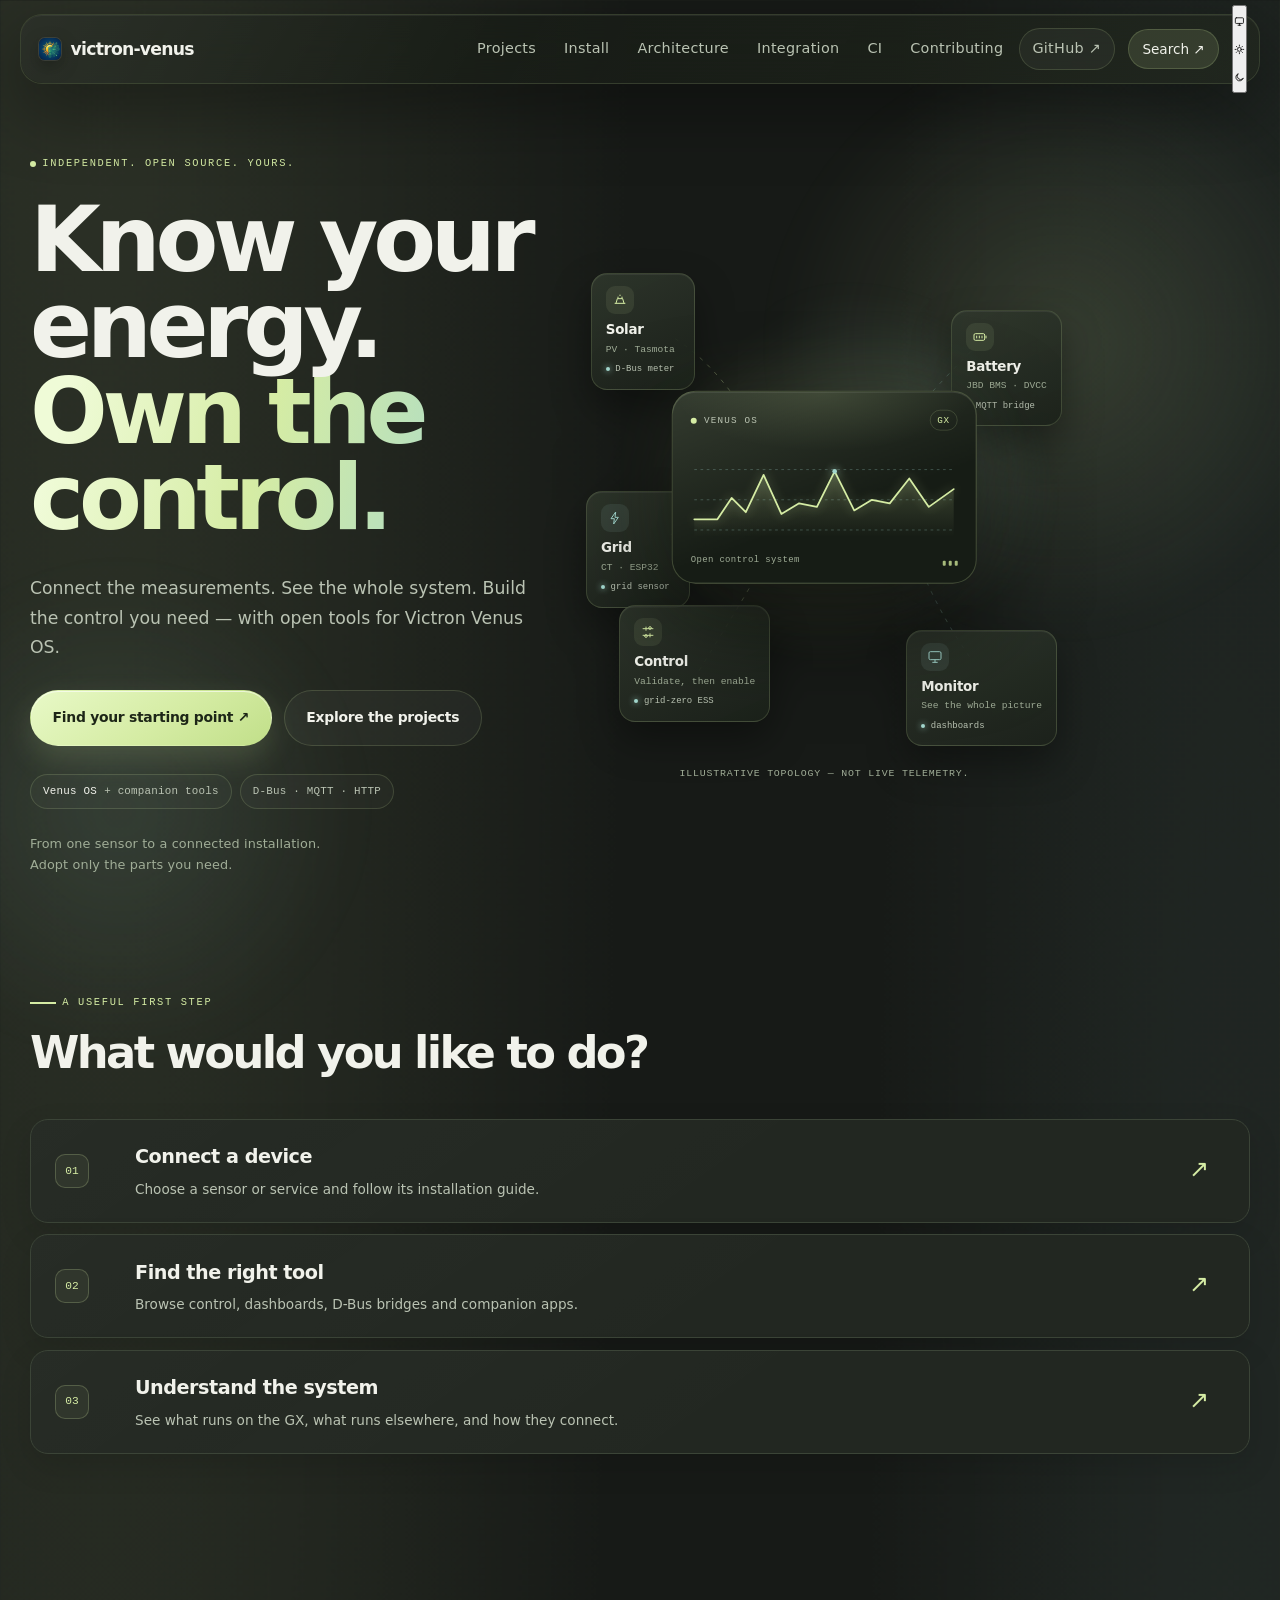
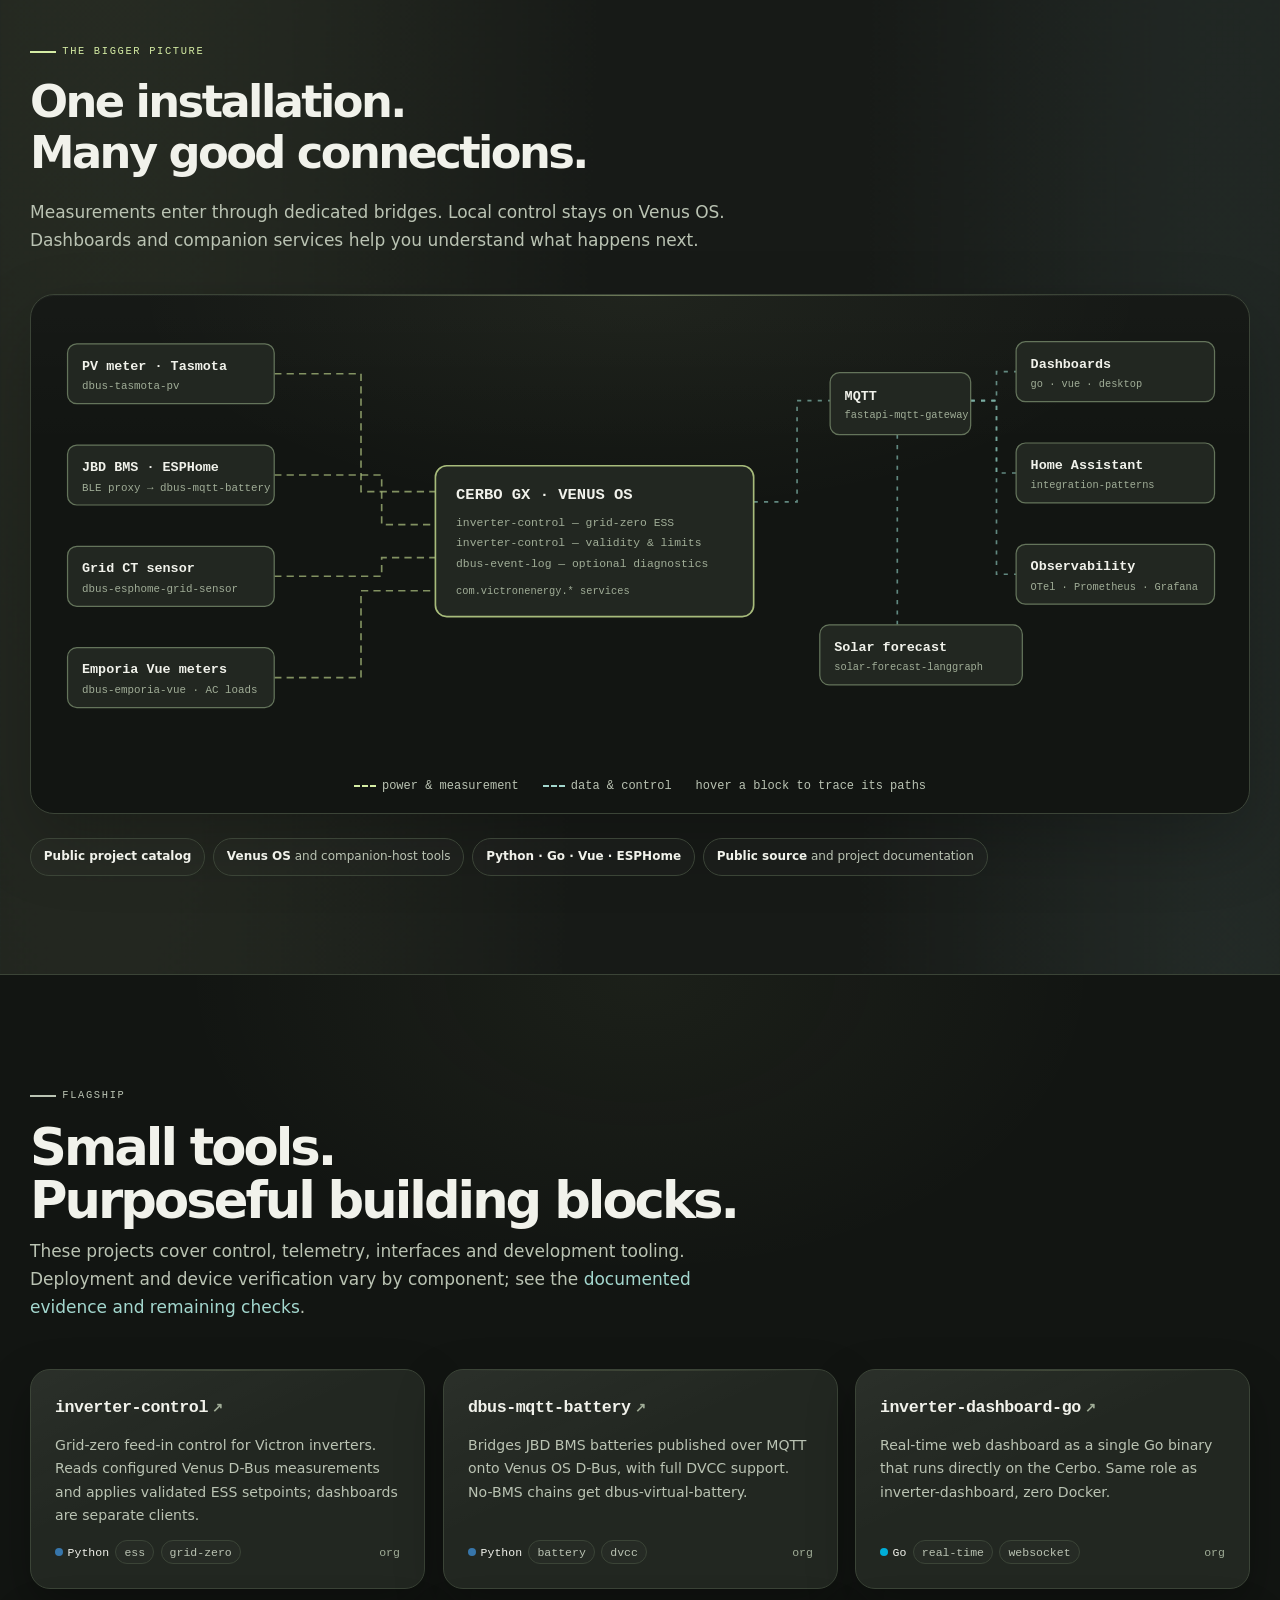
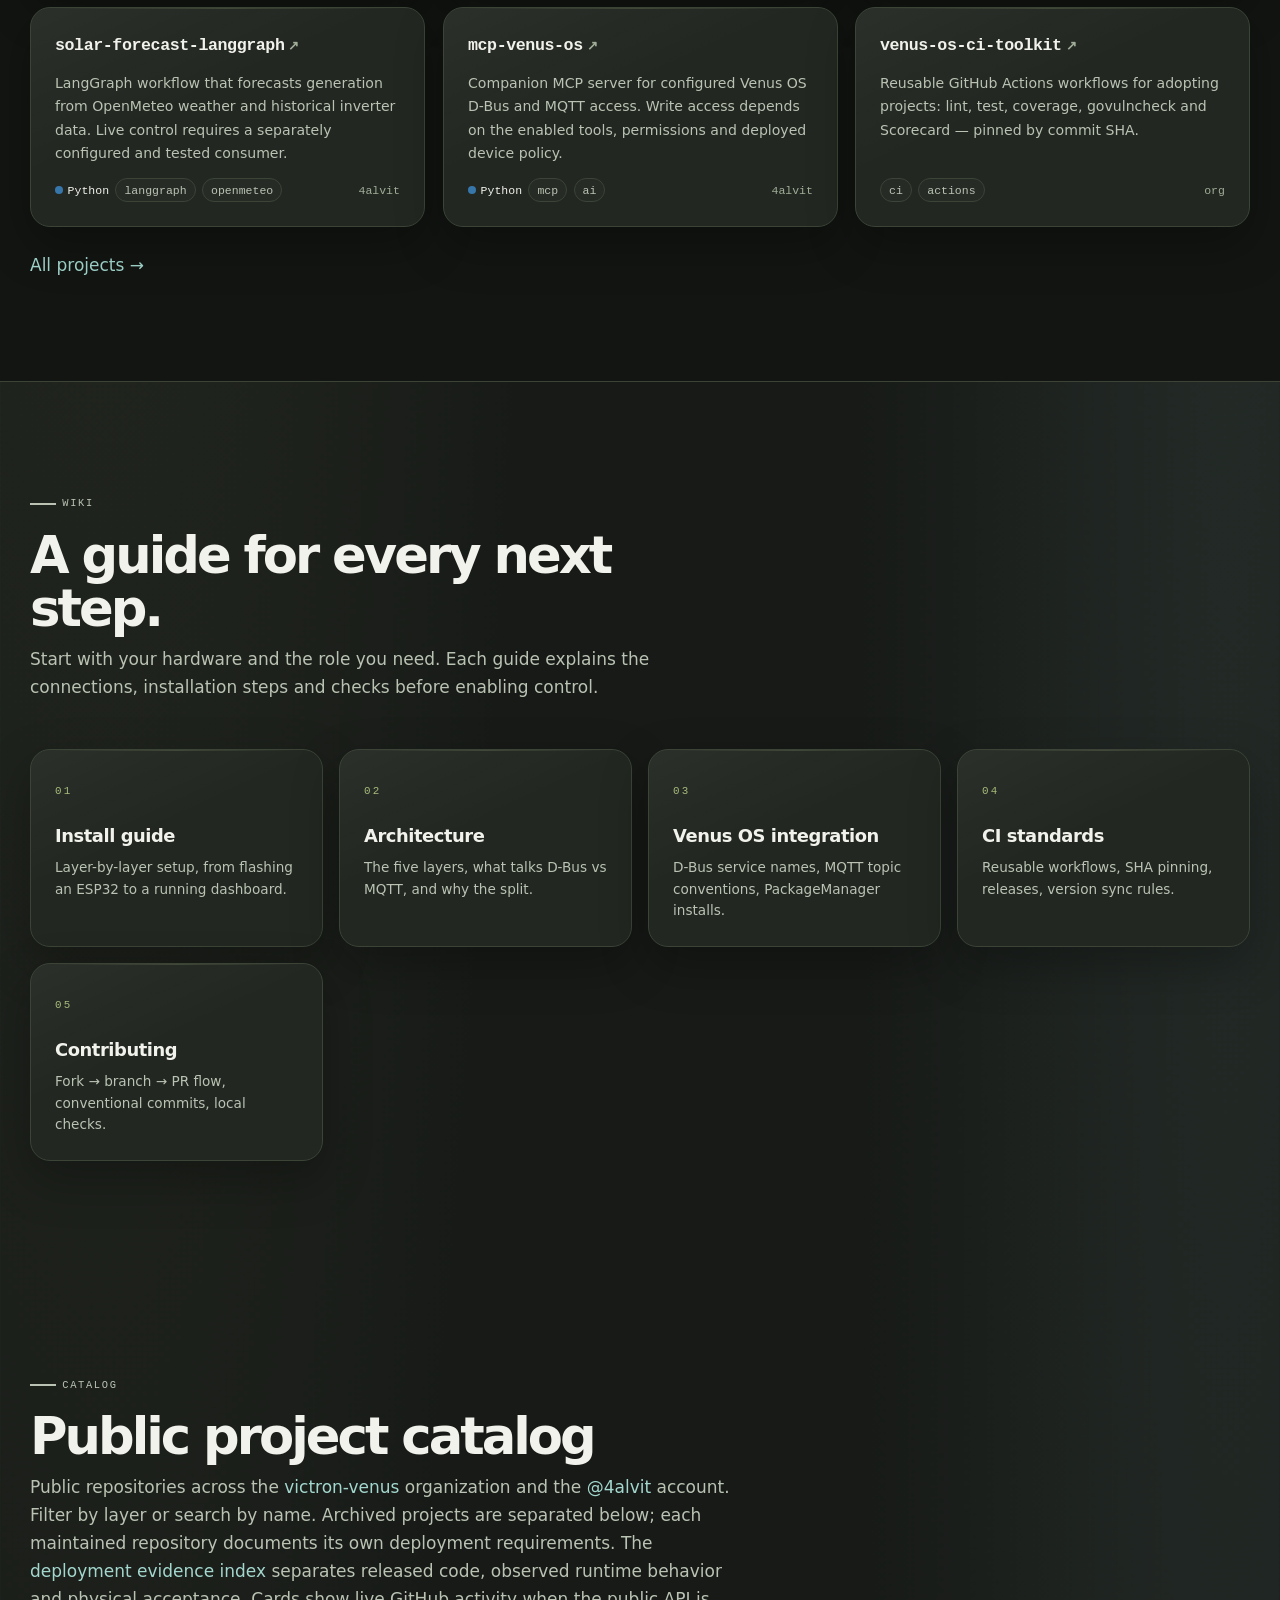
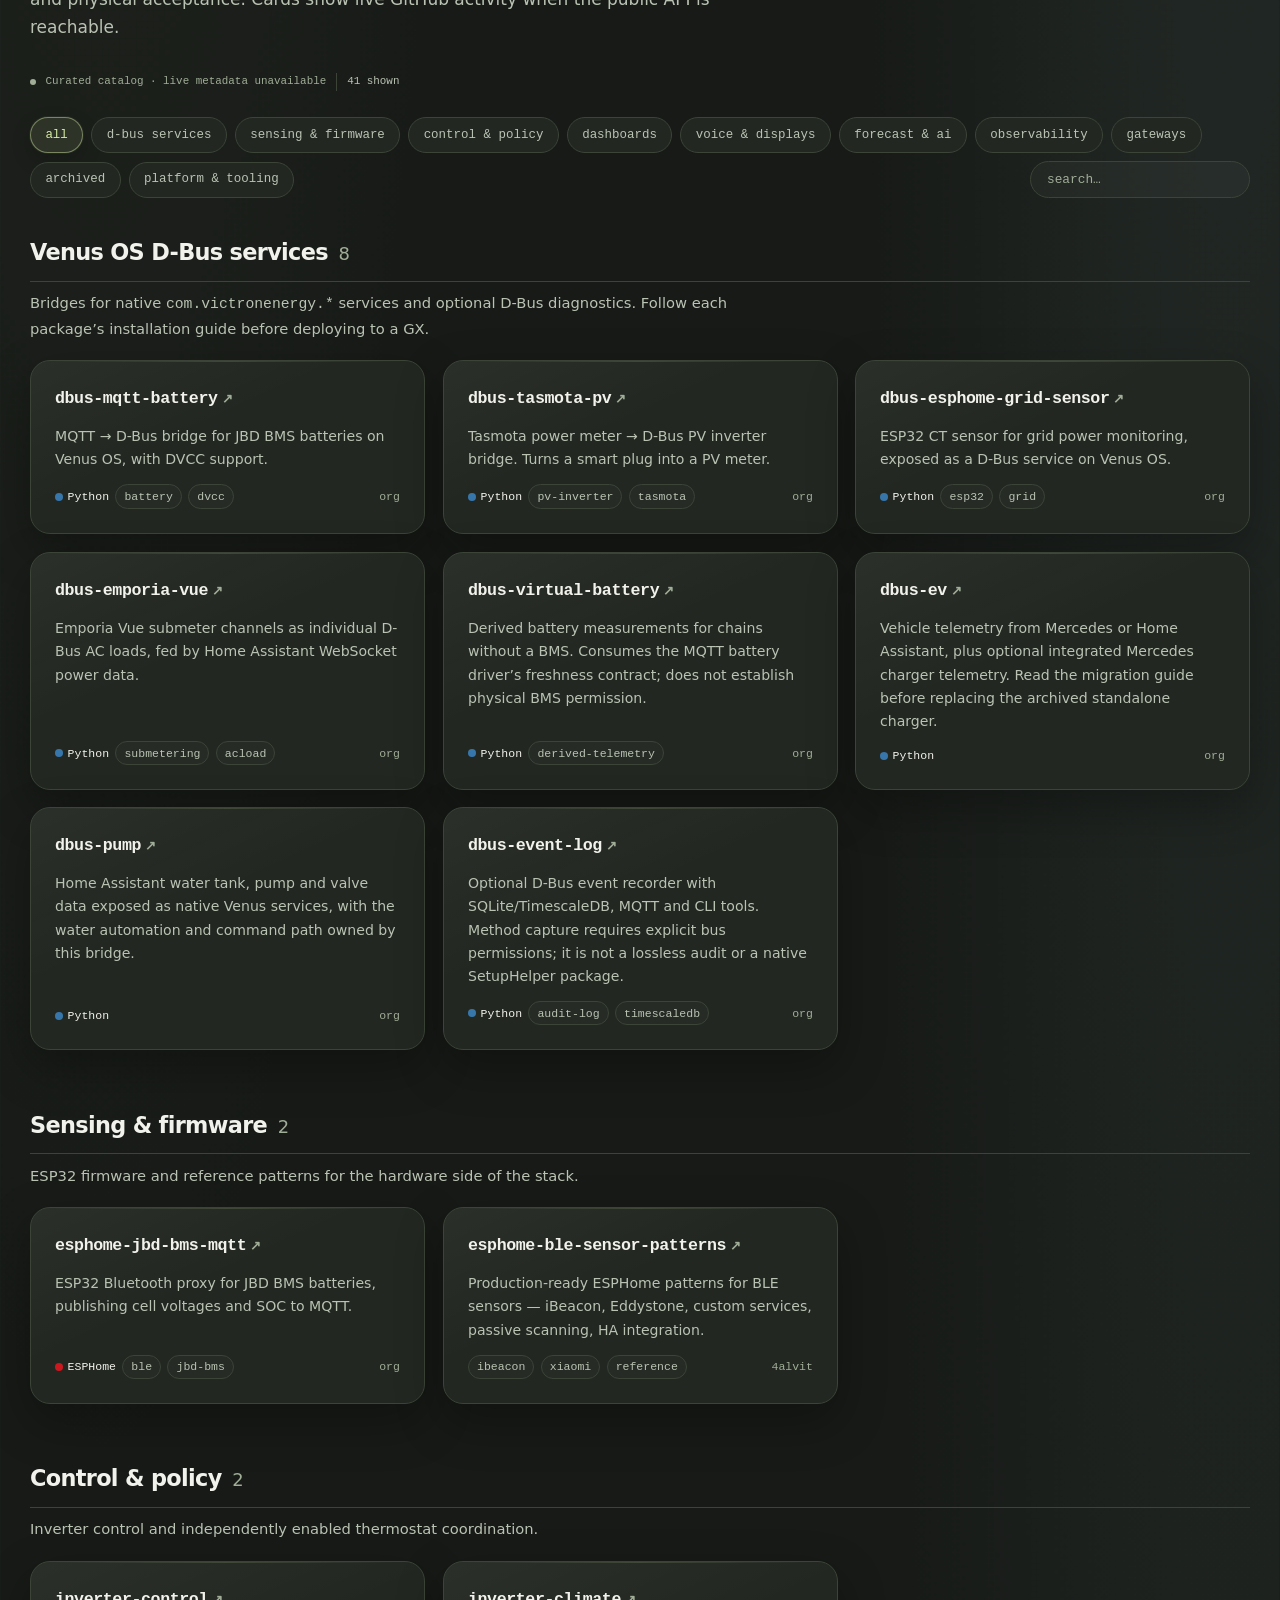
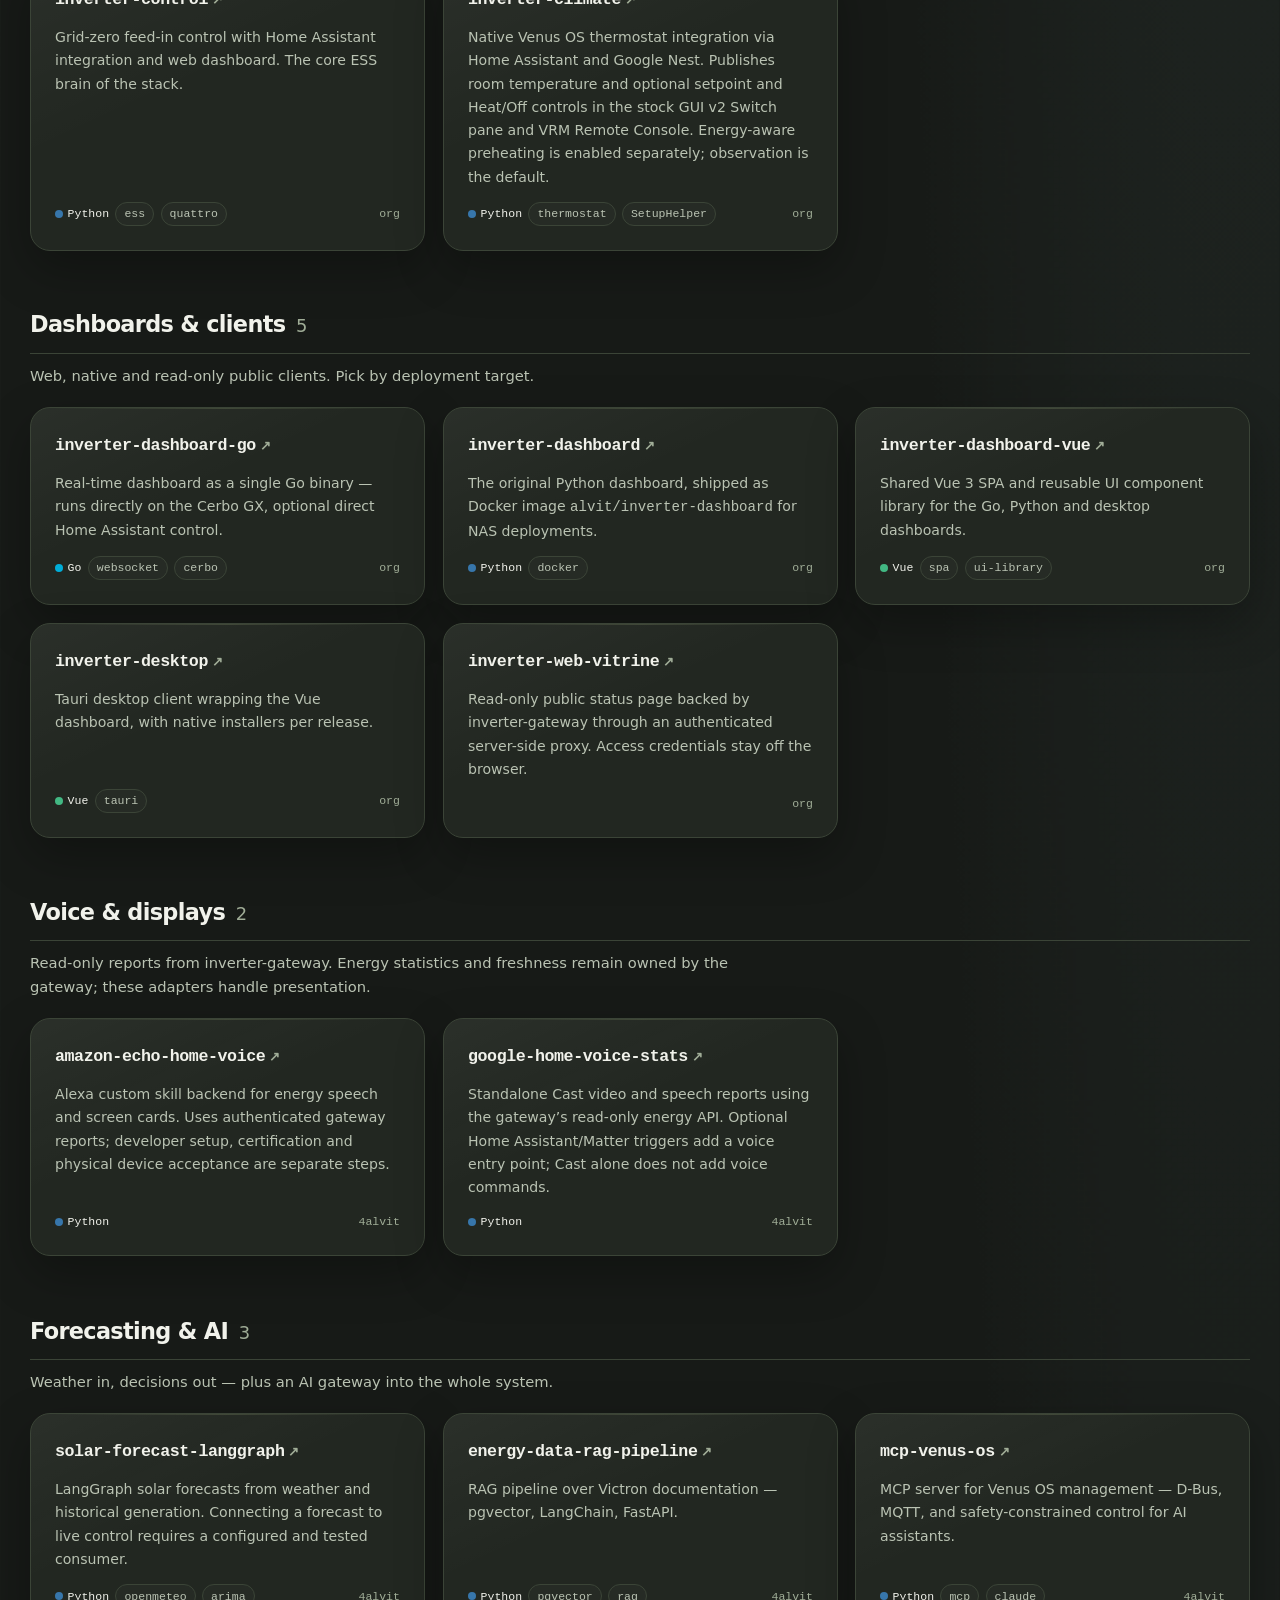
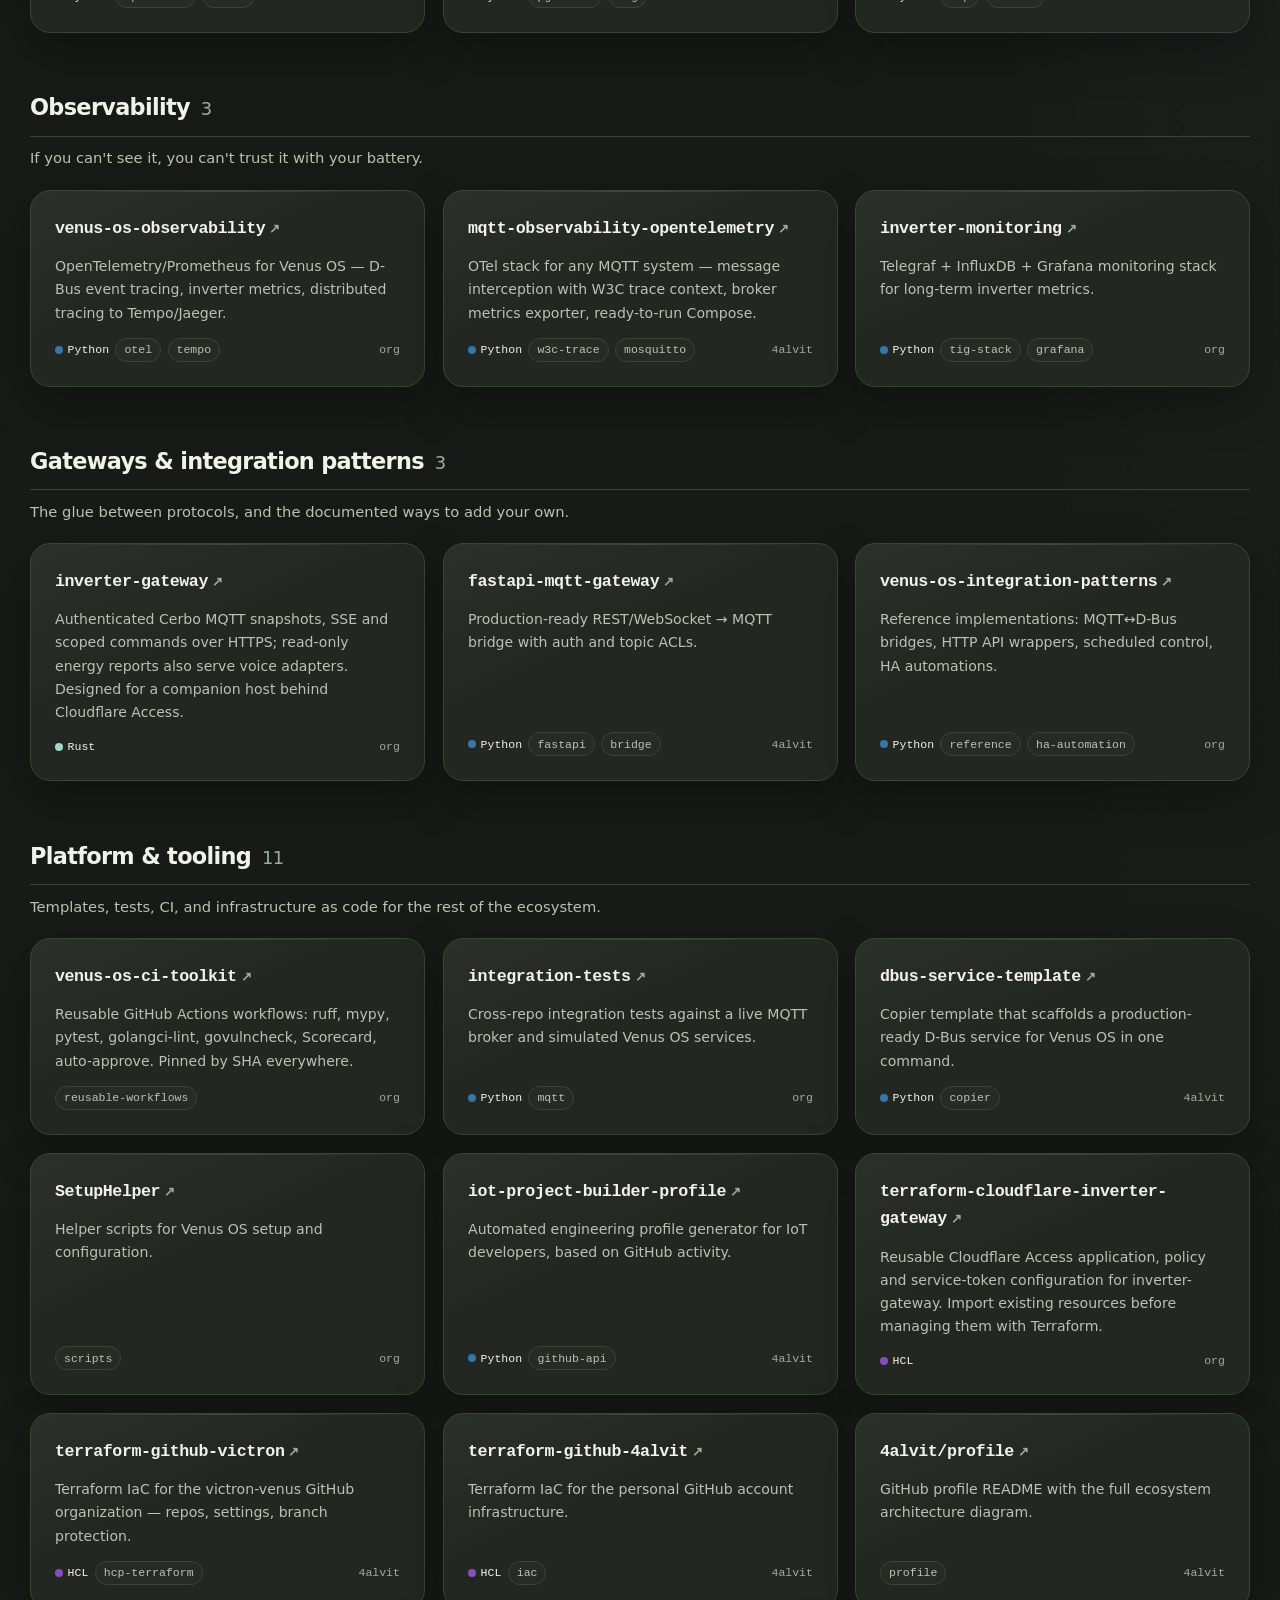
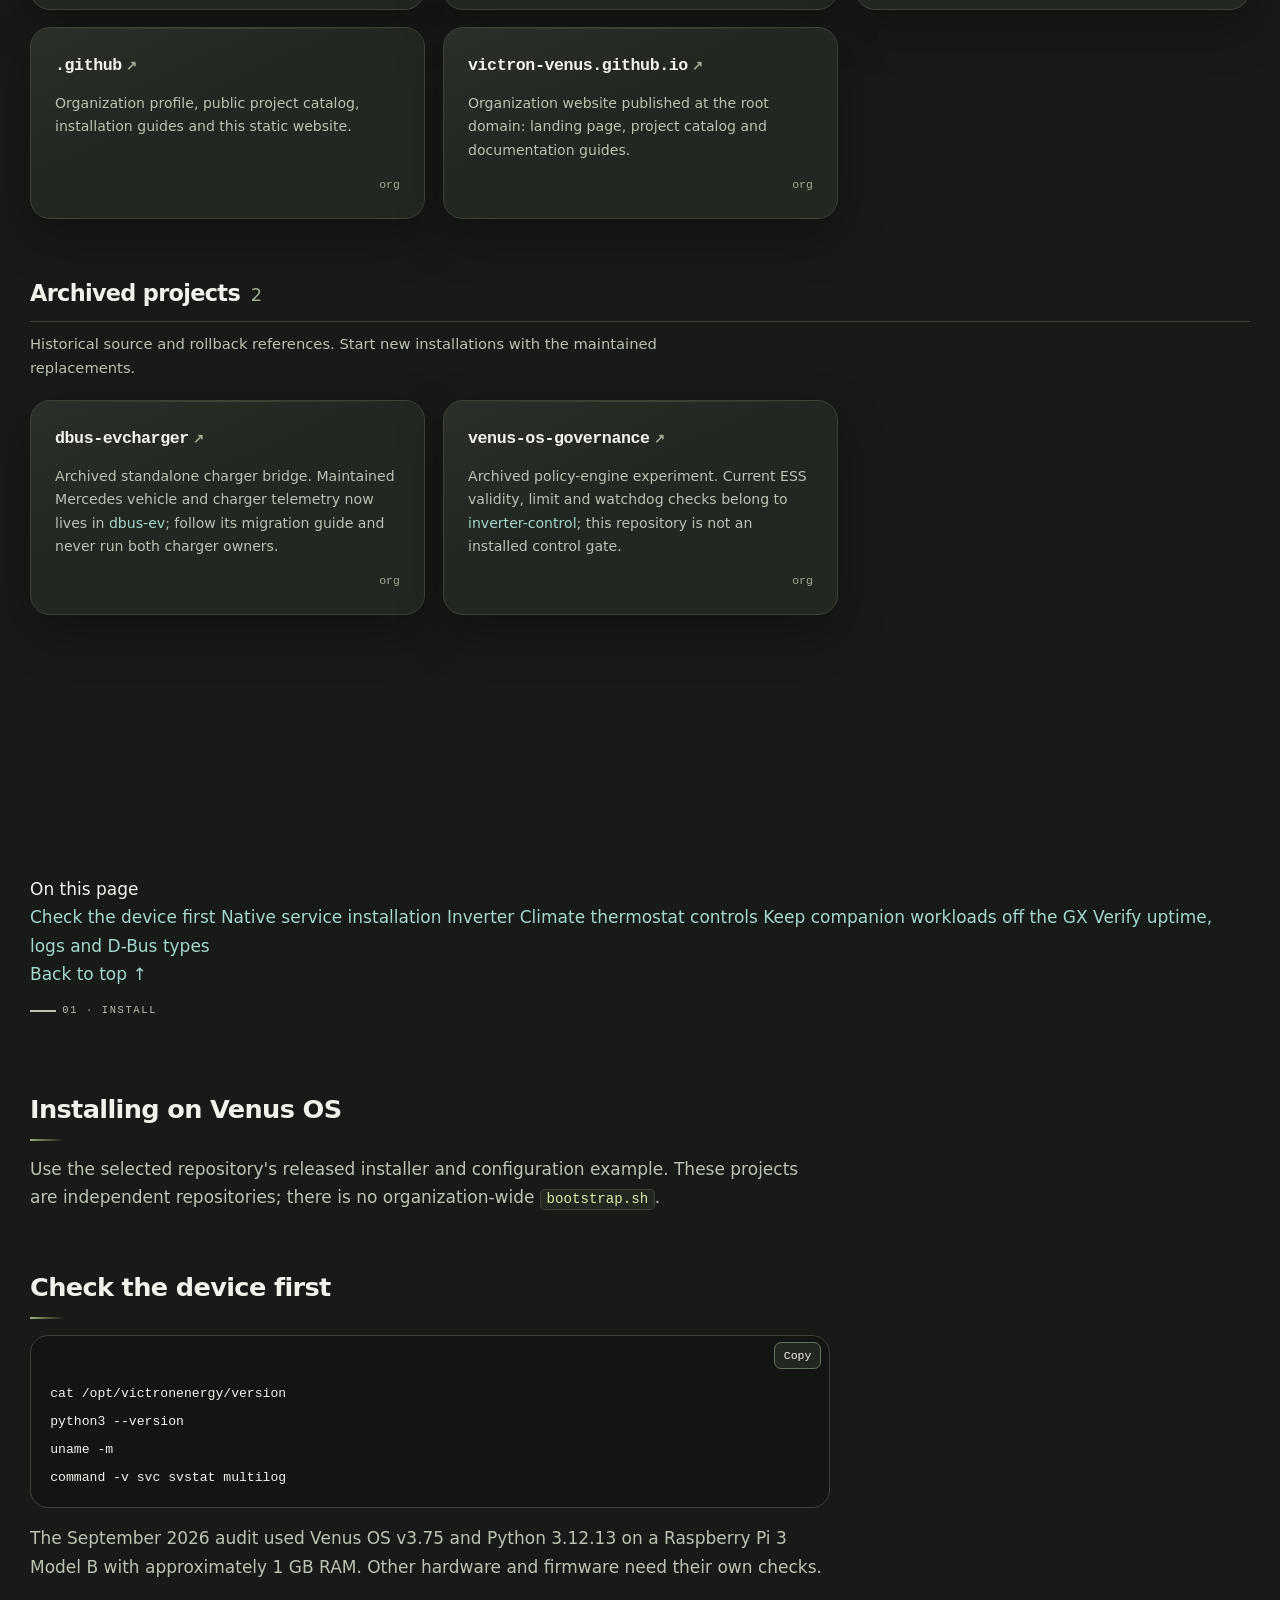
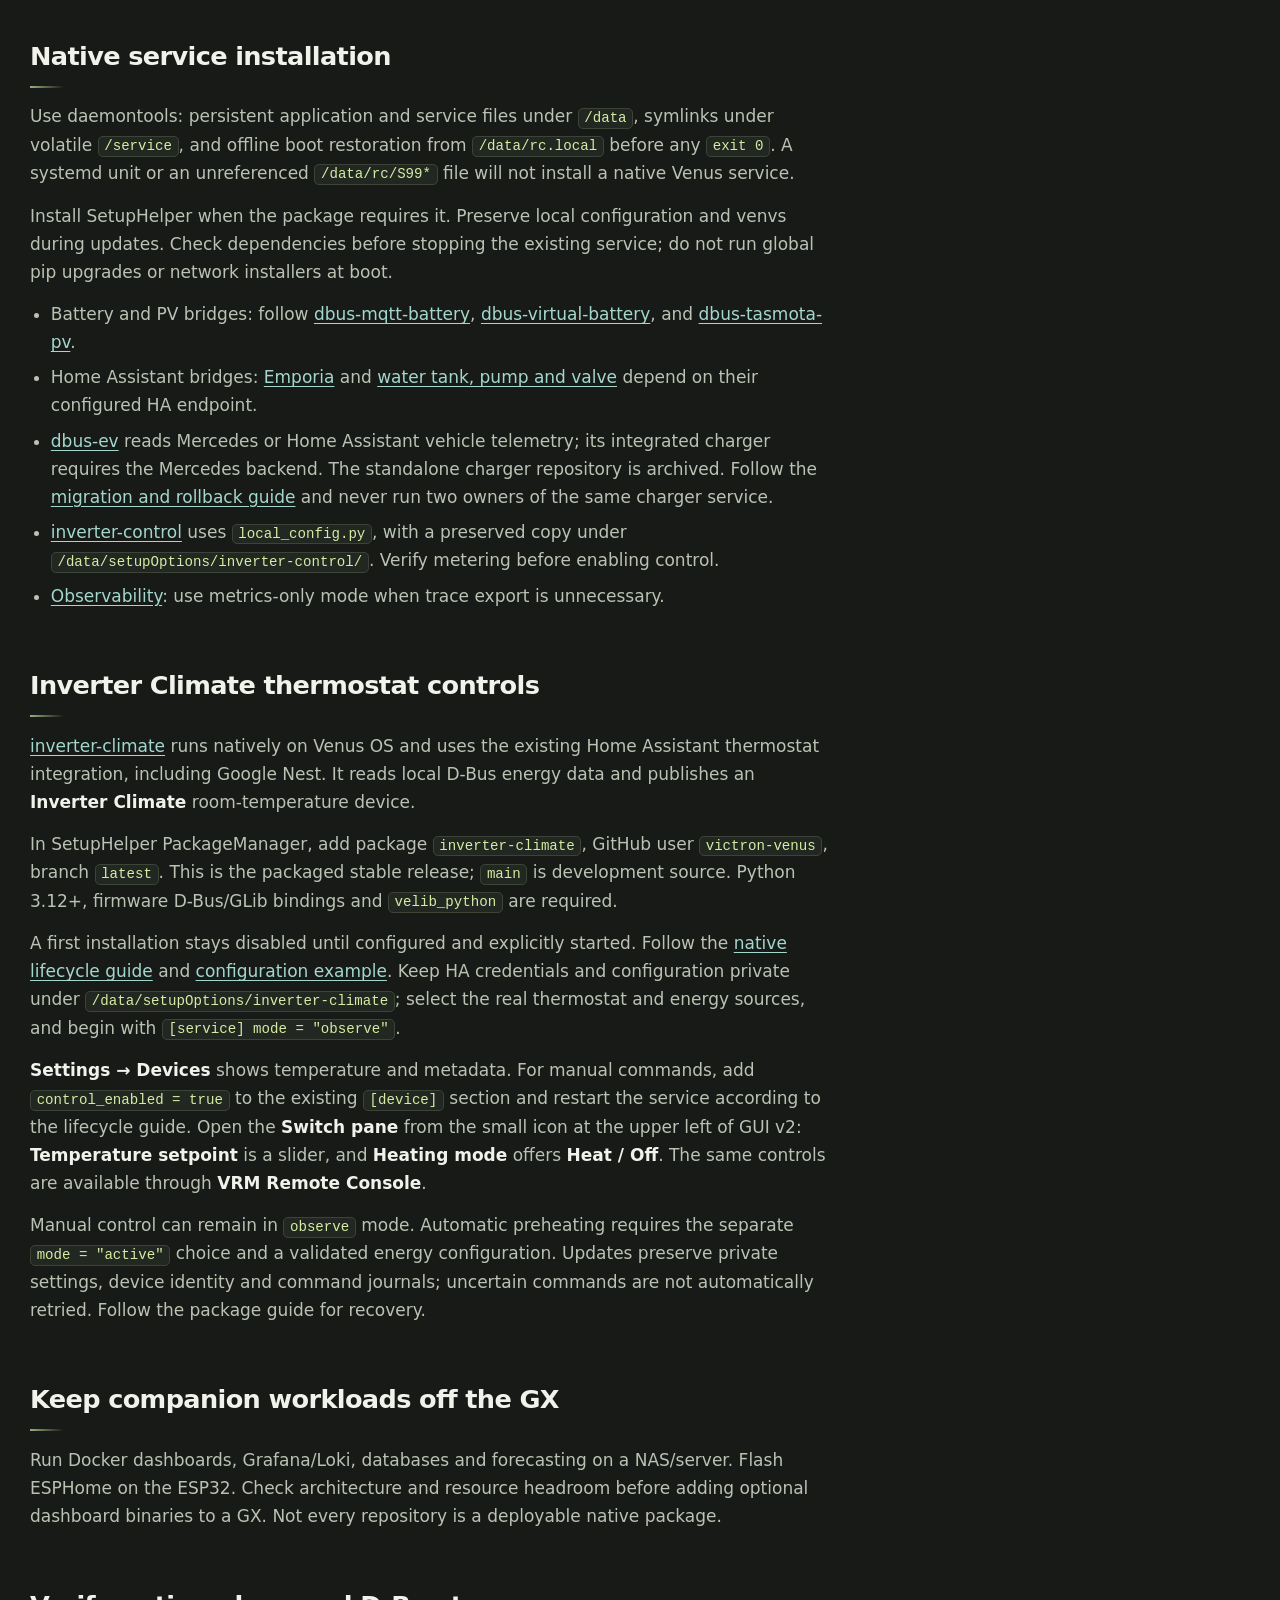
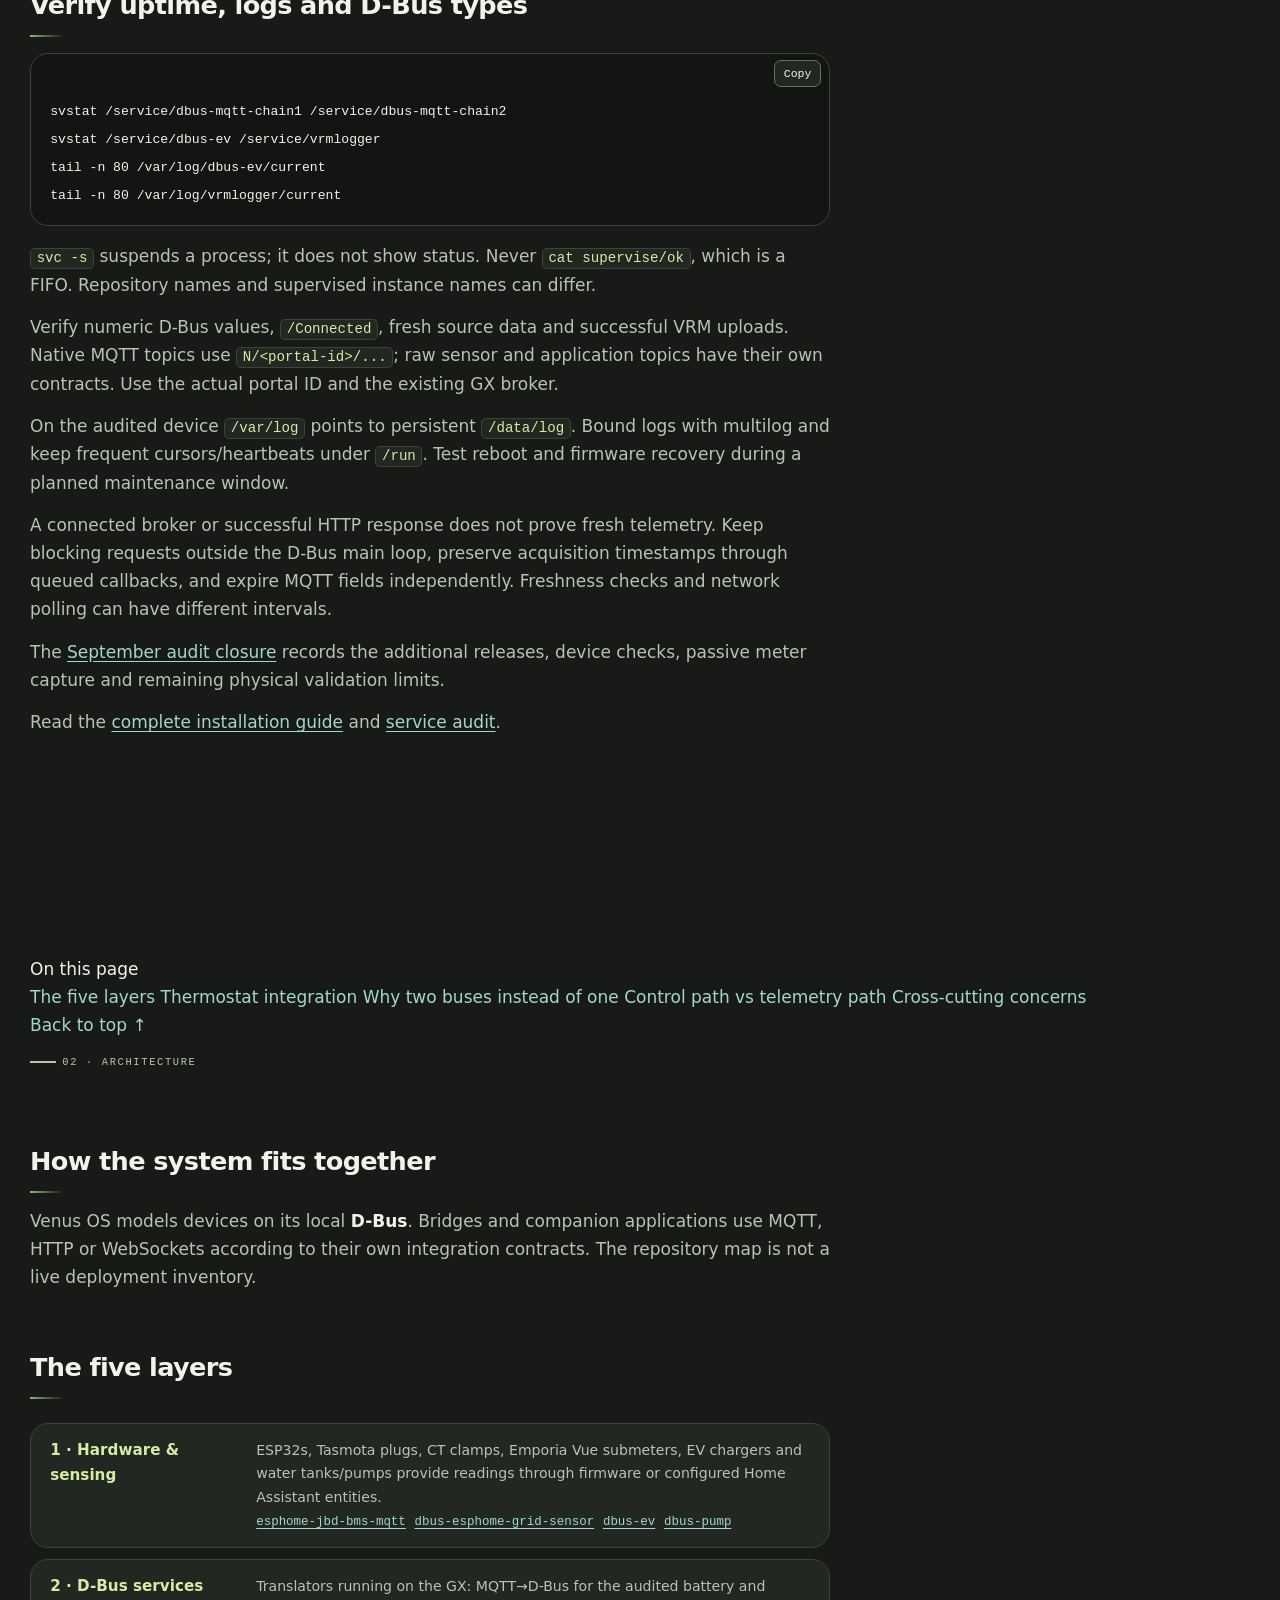
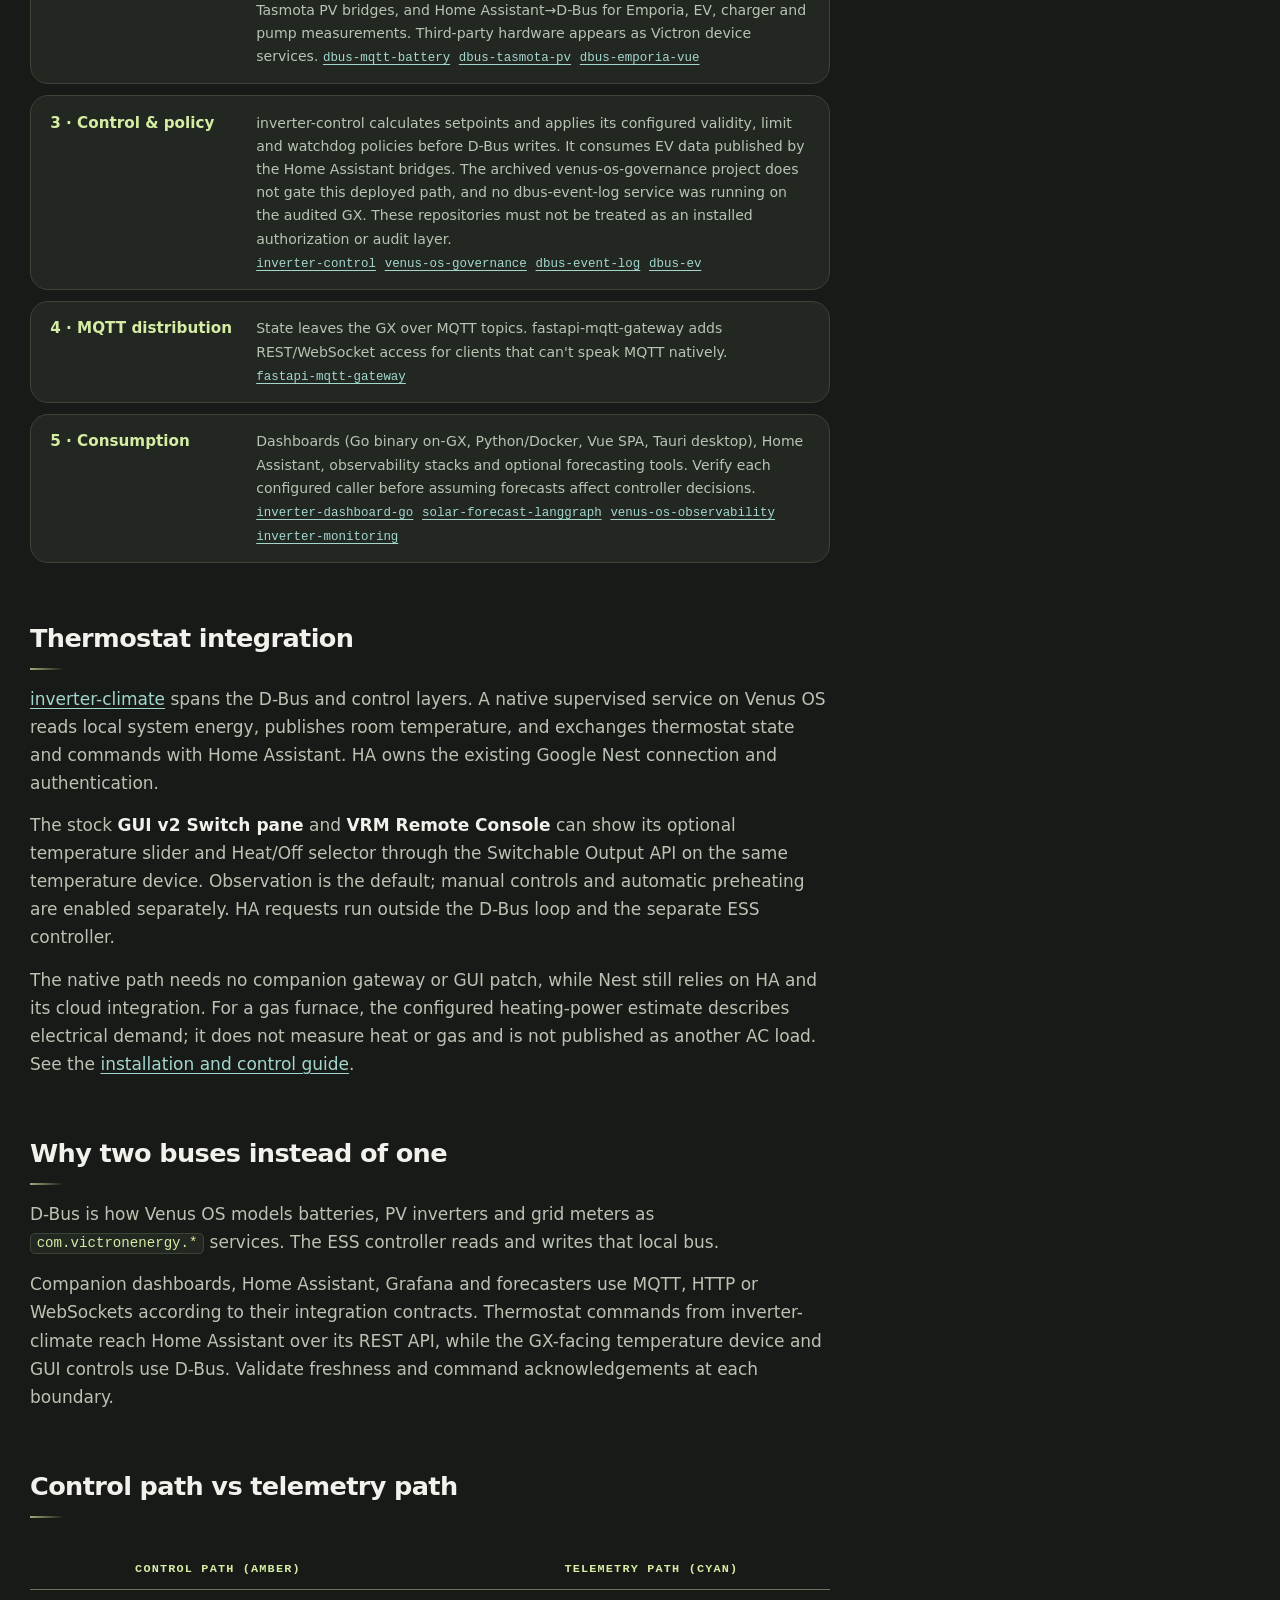
==== commit 34039723: "fix(site): report navigation failures and refresh CI pins" ====
--- a/index.html
+++ b/index.html
@@ -4,17 +4,18 @@
 <meta charset="utf-8">
 <meta name="viewport" content="width=device-width, initial-scale=1">
 <title>Victron Venus — Open Control Systems for Victron Solar</title>
-<meta name="description" content="Open-source tools for Victron Energy systems on Venus OS: grid-zero inverter control, battery and PV D-Bus bridges, live dashboards, forecasting, and observability.">
+<meta name="description" content="Open-source tools for Victron Energy systems on Venus OS: grid-zero control, battery and PV bridges, dashboards, forecasting, observability, full project catalog and single-page guides.">
 <link rel="canonical" href="https://victron-venus.github.io/">
 <meta property="og:type" content="website">
 <meta property="og:title" content="Victron Venus — Open Control Systems for Victron Solar">
-<meta property="og:description" content="Grid-zero control, battery/PV bridges, live dashboards, forecasting, and observability for Venus OS. Public project catalog and deployment guides.">
+<meta property="og:description" content="Grid-zero control, battery/PV bridges, dashboards, forecasting, observability, full project catalog and single-page guides for Venus OS.">
 <meta property="og:url" content="https://victron-venus.github.io/">
 <meta name="twitter:card" content="summary">
 <meta name="theme-color" content="#151715">
+<script>(function(){var p="system",t;try{p=localStorage.getItem("vv-theme")||"system"}catch(e){}if(p!=="light"&&p!=="dark")p="system";t=p==="system"?(matchMedia("(prefers-color-scheme: dark)").matches?"dark":"light"):p;var r=document.documentElement;r.dataset.theme=t;r.dataset.themeMode=p;var m=document.querySelector('meta[name="theme-color"]');if(m)m.content=t==="dark"?"#171a17":"#f4f3ec"})()</script>
 <link rel="icon" type="image/png" href="/assets/img/logo.png">
-<link rel="stylesheet" href="/assets/css/style.css?v=20261030g">
-<link rel="stylesheet" href="/assets/css/elevate.css?v=20261030g">
+<link rel="stylesheet" href="/assets/css/style.css?v=20261030s">
+<link rel="stylesheet" href="/assets/css/elevate.css?v=20261030s">
 <script type="application/ld+json">
 {
   "@context": "https://schema.org",
@@ -35,34 +36,45 @@
 
 <header class="nav">
   <div class="container nav-inner">
-    <a class="brand" href="index.html" aria-label="Victron Venus home">
+    <a class="brand" href="#top" aria-label="Victron Venus home">
       <img src="/assets/img/logo.png" alt="" width="22" height="22" class="brand-logo">
       victron-venus
     </a>
     <nav class="nav-links" aria-label="Main navigation">
-      <a href="projects.html">Projects</a>
-      <a href="wiki/architecture.html">Architecture</a>
-      <a href="wiki/">Docs</a>
+      <a href="#projects">Projects</a>
+      <a href="#install">Install</a>
+      <a href="#architecture">Architecture</a>
+      <a href="#integration">Integration</a>
+      <a href="#ci">CI</a>
+      <a href="#contributing">Contributing</a>
       <a class="nav-gh" href="https://github.com/victron-venus">GitHub&nbsp;↗</a>
     </nav>
 <details class="mobile-nav"><summary>Menu</summary><nav class="mobile-links" aria-label="Mobile navigation">
-      <a href="projects.html">Projects</a>
-      <a href="wiki/architecture.html">Architecture</a>
-      <a href="wiki/">Docs</a>
+      <a href="#projects">Projects</a>
+      <a href="#install">Install</a>
+      <a href="#architecture">Architecture</a>
+      <a href="#integration">Integration</a>
+      <a href="#ci">CI</a>
+      <a href="#contributing">Contributing</a>
       <a class="nav-gh" href="https://github.com/victron-venus">GitHub&nbsp;↗</a>
-    </nav></details><details class="doc-search"><summary aria-label="Search documentation">Search ↗</summary><div class="search-panel"><label for="docs-query">Search the documentation</label><input id="docs-query" type="search" placeholder="Try MQTT, battery or install" autocomplete="off"><p class="search-status" role="status">Enter a topic to find a guide.</p><ul class="search-results"></ul><a href="wiki/">Browse all guides →</a></div></details>
+    </nav></details><details class="doc-search"><summary aria-label="Search documentation">Search ↗</summary><div class="search-panel"><label for="docs-query">Search the documentation</label><input id="docs-query" type="search" placeholder="Try MQTT, battery or install" autocomplete="off"><p class="search-status" role="status">Enter a topic to find a guide.</p><ul class="search-results"></ul><a href="#docs">Browse all guides →</a></div></details>
+    <button class="theme-toggle" type="button" aria-label="Colour scheme: follows the system. Switch to light">
+      <svg class="theme-icon theme-icon-auto" viewBox="0 0 24 24" fill="none" stroke="currentColor" stroke-width="1.8" stroke-linecap="round" stroke-linejoin="round" aria-hidden="true"><rect x="3" y="4" width="18" height="12.5" rx="2"/><path d="M9 20.5h6M12 16.5v4"/></svg>
+      <svg class="theme-icon theme-icon-sun" viewBox="0 0 24 24" fill="none" stroke="currentColor" stroke-width="1.8" stroke-linecap="round" aria-hidden="true"><circle cx="12" cy="12" r="4.3"/><path d="M12 2.4v2.3M12 19.3v2.3M2.4 12h2.3M19.3 12h2.3M5.2 5.2l1.6 1.6M17.2 17.2l1.6 1.6M18.8 5.2l-1.6 1.6M6.8 17.2l-1.6 1.6"/></svg>
+      <svg class="theme-icon theme-icon-moon" viewBox="0 0 24 24" fill="none" stroke="currentColor" stroke-width="1.8" stroke-linecap="round" stroke-linejoin="round" aria-hidden="true"><path d="M20.2 14.6A8.3 8.3 0 1 1 9.4 3.8a6.6 6.6 0 0 0 10.8 10.8Z"/></svg>
+    </button>
   </div>
 </header>
 
 <main id="main">
 
-<section class="hero container">
+<section class="hero container" id="top">
 <div class="hero-layout">
   <div class="hero-copy">
     <p class="eyebrow"><span class="status-dot"></span> Independent. Open source. Yours.</p>
     <h1>Know your<br>energy.<br><em>Own the<br>control.</em></h1>
     <p class="hero-sub">Connect the measurements. See the whole system. Build the control you need — with open tools for Victron Venus OS.</p>
-    <div class="cta-row"><a class="btn btn-primary" href="wiki/install.html">Find your starting point ↗</a><a class="btn btn-ghost" href="projects.html">Explore the projects</a></div>
+    <div class="cta-row"><a class="btn btn-primary" href="#install">Find your starting point ↗</a><a class="btn btn-ghost" href="#projects">Explore the projects</a></div>
     <div class="hero-meta" aria-label="Ecosystem facts">
       <span class="live-stat" hidden><i class="live-dot"></i><b data-live-count>—</b> public repositories</span>
       <span><b>Venus OS</b> + companion tools</span>
@@ -103,7 +115,7 @@
         <span class="node-live"><i></i>grid sensor</span>
       </a>
 
-      <a class="core" href="wiki/architecture.html" aria-label="Read how the system fits together">
+      <a class="core" href="#architecture" aria-label="Read how the system fits together">
         <div class="core-head"><span class="status-dot" aria-hidden="true"></span> Venus OS <span class="core-chip">GX</span></div>
         <svg class="spark" viewBox="0 0 300 110" aria-hidden="true" focusable="false">
           <defs>
@@ -139,15 +151,15 @@
 </div>
 </section>
 
-<section class="path-section container" aria-labelledby="choose-path">
+<section class="path-section container" id="start" aria-labelledby="choose-path">
 <div class="section-heading"><p class="eyebrow">A useful first step</p><h2 id="choose-path">What would you like to do?</h2></div>
 <div class="path-list">
-<a href="wiki/install.html"><span class="path-number">01</span><span><strong>Connect a device</strong><small>Choose a sensor or service and follow its installation guide.</small></span><span class="path-arrow" aria-hidden="true">↗</span></a>
-<a href="projects.html"><span class="path-number">02</span><span><strong>Find the right tool</strong><small>Browse control, dashboards, D-Bus bridges and companion apps.</small></span><span class="path-arrow" aria-hidden="true">↗</span></a>
-<a href="wiki/architecture.html"><span class="path-number">03</span><span><strong>Understand the system</strong><small>See what runs on the GX, what runs elsewhere, and how they connect.</small></span><span class="path-arrow" aria-hidden="true">↗</span></a>
+<a href="#install"><span class="path-number">01</span><span><strong>Connect a device</strong><small>Choose a sensor or service and follow its installation guide.</small></span><span class="path-arrow" aria-hidden="true">↗</span></a>
+<a href="#projects"><span class="path-number">02</span><span><strong>Find the right tool</strong><small>Browse control, dashboards, D-Bus bridges and companion apps.</small></span><span class="path-arrow" aria-hidden="true">↗</span></a>
+<a href="#architecture"><span class="path-number">03</span><span><strong>Understand the system</strong><small>See what runs on the GX, what runs elsewhere, and how they connect.</small></span><span class="path-arrow" aria-hidden="true">↗</span></a>
 </div></section>
 
-<section class="system-section container" aria-labelledby="system-heading"><div class="section-heading"><p class="eyebrow">The bigger picture</p><h2 id="system-heading">One installation.<br>Many good connections.</h2><p>Measurements enter through dedicated bridges. Local control stays on Venus OS. Dashboards and companion services help you understand what happens next.</p></div>
+<section class="system-section container" id="system" aria-labelledby="system-heading"><div class="section-heading"><p class="eyebrow">The bigger picture</p><h2 id="system-heading">One installation.<br>Many good connections.</h2><p>Measurements enter through dedicated bridges. Local control stays on Venus OS. Dashboards and companion services help you understand what happens next.</p></div>
   <!-- One-line diagram: amber = power/measurement, cyan = data -->
   <div class="diagram-wrap">
     <svg class="diagram" viewBox="0 0 1140 430" role="img"
@@ -184,7 +196,7 @@
         <text x="30" y="362" font-size="10.5" class="dg-sub">dbus-emporia-vue · AC loads</text>
       </a></g>
       <!-- hub -->
-      <g class="dg-node hub" data-node="hub"><a href="wiki/architecture.html">
+      <g class="dg-node hub" data-node="hub"><a href="#architecture">
         <rect x="372" y="142" width="308" height="146" rx="11"/>
         <text x="392" y="174" font-size="15" font-weight="700">CERBO GX · VENUS OS</text>
         <text x="392" y="200" font-size="11" class="dg-sub">inverter-control — grid-zero ESS</text>
@@ -227,7 +239,7 @@
   </div>
 
   <div class="stats" aria-label="Ecosystem stats">
-    <span><a href="projects.html"><b>Public project catalog</b></a></span>
+    <span><a href="#projects"><b>Public project catalog</b></a></span>
     <span><b>Venus OS</b> and companion-host tools</span>
     <span><b>Python · Go · Vue · ESPHome</b></span>
     <span><b>Public source</b> and project documentation</span>
@@ -273,24 +285,714 @@
         <div class="proj-meta"><span class="tag">ci</span><span class="tag">actions</span><span class="org-chip">org</span></div>
       </article>
     </div>
-    <p style="margin-top:1.5rem"><a href="projects.html">All projects →</a></p>
-  </div>
-</section>
-
-<section class="section">
+    <p style="margin-top:1.5rem"><a href="#projects">All projects →</a></p>
+  </div>
+</section>
+
+<section class="section" id="docs" aria-labelledby="docs-heading">
   <div class="container">
     <div class="sec-head">
       <p class="eyebrow">Wiki</p>
-      <h2>A guide for every next step.</h2>
+      <h2 id="docs-heading">A guide for every next step.</h2>
       <p>Start with your hardware and the role you need. Each guide explains the connections, installation steps and checks before enabling control.</p>
     </div>
     <div class="wiki-cards">
-      <a class="wcard" href="wiki/install.html"><span class="wn-num">01</span><h3>Install guide</h3><p>Layer-by-layer setup, from flashing an ESP32 to a running dashboard.</p></a>
-      <a class="wcard" href="wiki/architecture.html"><span class="wn-num">02</span><h3>Architecture</h3><p>The five layers, what talks D-Bus vs MQTT, and why the split.</p></a>
-      <a class="wcard" href="wiki/integration.html"><span class="wn-num">03</span><h3>Venus OS integration</h3><p>D-Bus service names, MQTT topic conventions, PackageManager installs.</p></a>
-      <a class="wcard" href="wiki/ci-standards.html"><span class="wn-num">04</span><h3>CI standards</h3><p>Reusable workflows, SHA pinning, releases, version sync rules.</p></a>
-      <a class="wcard" href="wiki/contributing.html"><span class="wn-num">05</span><h3>Contributing</h3><p>Fork → branch → PR flow, conventional commits, local checks.</p></a>
+      <a class="wcard" href="#install"><span class="wn-num">01</span><h3>Install guide</h3><p>Layer-by-layer setup, from flashing an ESP32 to a running dashboard.</p></a>
+      <a class="wcard" href="#architecture"><span class="wn-num">02</span><h3>Architecture</h3><p>The five layers, what talks D-Bus vs MQTT, and why the split.</p></a>
+      <a class="wcard" href="#integration"><span class="wn-num">03</span><h3>Venus OS integration</h3><p>D-Bus service names, MQTT topic conventions, PackageManager installs.</p></a>
+      <a class="wcard" href="#ci"><span class="wn-num">04</span><h3>CI standards</h3><p>Reusable workflows, SHA pinning, releases, version sync rules.</p></a>
+      <a class="wcard" href="#contributing"><span class="wn-num">05</span><h3>Contributing</h3><p>Fork → branch → PR flow, conventional commits, local checks.</p></a>
     </div>
+  </div>
+</section>
+
+<section class="section catalog-block" id="projects" aria-labelledby="projects-heading">
+  <div class="container">
+<div class="sec-head">
+  <p class="eyebrow">Catalog</p>
+  <h2 id="projects-heading">Public project catalog</h2>
+  <p>Public repositories across the <a href="https://github.com/victron-venus">victron-venus</a> organization
+  and the <a href="https://github.com/4alvit">@4alvit</a> account. Filter by layer or search by name. Archived projects are separated below;
+  each maintained repository documents its own deployment requirements. The <a href="https://github.com/victron-venus/.github/blob/main/docs/DEPLOYMENT-EVIDENCE.md">deployment evidence index</a> separates released code, observed runtime behavior and physical acceptance. Cards show live GitHub activity when the public API is reachable.</p>
+</div>
+
+<div class="catalog-live" data-live-state="loading" aria-live="polite">
+  <i class="live-dot" aria-hidden="true"></i>
+  <span data-live-message>Curated project catalog</span>
+  <span class="catalog-count" data-catalog-count></span>
+</div>
+
+<fieldset class="filters">
+  <legend class="filter-legend">Filter projects by category</legend>
+  <button class="filter-btn" data-filter="all" aria-pressed="true">all</button>
+  <button class="filter-btn" data-filter="dbus" aria-pressed="false">d-bus services</button>
+  <button class="filter-btn" data-filter="sensing" aria-pressed="false">sensing &amp; firmware</button>
+  <button class="filter-btn" data-filter="control" aria-pressed="false">control &amp; policy</button>
+  <button class="filter-btn" data-filter="dashboards" aria-pressed="false">dashboards</button>
+  <button class="filter-btn" data-filter="voice" aria-pressed="false">voice &amp; displays</button>
+  <button class="filter-btn" data-filter="ai" aria-pressed="false">forecast &amp; ai</button>
+  <button class="filter-btn" data-filter="observability" aria-pressed="false">observability</button>
+  <button class="filter-btn" data-filter="gateways" aria-pressed="false">gateways</button>
+  <button class="filter-btn" data-filter="archived" aria-pressed="false">archived</button>
+  <button class="filter-btn" data-filter="tooling" aria-pressed="false">platform &amp; tooling</button>
+  <label class="skip-link" for="proj-search" style="position:absolute;left:-999px">Search projects</label>
+  <input class="search-box" id="proj-search" type="search" placeholder="search…" autocomplete="off">
+</fieldset>
+
+<section class="group">
+  <h2 id="catalog-dbus">Venus OS D-Bus services<span class="count">8</span></h2>
+  <p class="desc">Bridges for native <code>com.victronenergy.*</code> services and optional D-Bus diagnostics. Follow each package’s installation guide before deploying to a GX.</p>
+  <div class="grid-cards">
+    <article class="proj" data-tags="dbus battery">
+      <h3><a href="https://github.com/victron-venus/dbus-mqtt-battery">dbus-mqtt-battery<span class="ext">↗</span></a></h3>
+      <p>MQTT → D-Bus bridge for JBD BMS batteries on Venus OS, with DVCC support.</p>
+      <div class="proj-meta"><span class="lang lang-python">Python</span><span class="tag">battery</span><span class="tag">dvcc</span><span class="org-chip">org</span></div>
+    </article>
+    <article class="proj" data-tags="dbus solar pv">
+      <h3><a href="https://github.com/victron-venus/dbus-tasmota-pv">dbus-tasmota-pv<span class="ext">↗</span></a></h3>
+      <p>Tasmota power meter → D-Bus PV inverter bridge. Turns a smart plug into a PV meter.</p>
+      <div class="proj-meta"><span class="lang lang-python">Python</span><span class="tag">pv-inverter</span><span class="tag">tasmota</span><span class="org-chip">org</span></div>
+    </article>
+    <article class="proj" data-tags="dbus sensing grid">
+      <h3><a href="https://github.com/victron-venus/dbus-esphome-grid-sensor">dbus-esphome-grid-sensor<span class="ext">↗</span></a></h3>
+      <p>ESP32 CT sensor for grid power monitoring, exposed as a D-Bus service on Venus OS.</p>
+      <div class="proj-meta"><span class="lang lang-python">Python</span><span class="tag">esp32</span><span class="tag">grid</span><span class="org-chip">org</span></div>
+    </article>
+    <article class="proj" data-tags="dbus sensing">
+      <h3><a href="https://github.com/victron-venus/dbus-emporia-vue">dbus-emporia-vue<span class="ext">↗</span></a></h3>
+      <p>Emporia Vue submeter channels as individual D-Bus AC loads, fed by Home Assistant WebSocket power data.</p>
+      <div class="proj-meta"><span class="lang lang-python">Python</span><span class="tag">submetering</span><span class="tag">acload</span><span class="org-chip">org</span></div>
+    </article>
+    <article class="proj" data-tags="dbus battery testing">
+      <h3><a href="https://github.com/victron-venus/dbus-virtual-battery">dbus-virtual-battery<span class="ext">↗</span></a></h3>
+      <p>Derived battery measurements for chains without a BMS. Consumes the MQTT battery driver’s freshness contract; does not establish physical BMS permission.</p>
+      <div class="proj-meta"><span class="lang lang-python">Python</span><span class="tag">derived-telemetry</span><span class="org-chip">org</span></div>
+    </article>
+    <article class="proj" data-tags="dbus ev vehicle charger mercedes home-assistant">
+      <h3><a href="https://github.com/victron-venus/dbus-ev">dbus-ev<span class="ext">↗</span></a></h3>
+      <p>Vehicle telemetry from Mercedes or Home Assistant, plus optional integrated Mercedes charger telemetry. Read the migration guide before replacing the archived standalone charger.</p>
+      <div class="proj-meta"><span class="lang lang-python">Python</span><span class="org-chip">org</span></div>
+    </article>
+    <article class="proj" data-tags="dbus water pump valve home-assistant">
+      <h3><a href="https://github.com/victron-venus/dbus-pump">dbus-pump<span class="ext">↗</span></a></h3>
+      <p>Home Assistant water tank, pump and valve data exposed as native Venus services, with the water automation and command path owned by this bridge.</p>
+      <div class="proj-meta"><span class="lang lang-python">Python</span><span class="org-chip">org</span></div>
+    </article>
+    <article class="proj" data-tags="dbus observability audit">
+      <h3><a href="https://github.com/victron-venus/dbus-event-log">dbus-event-log<span class="ext">↗</span></a></h3>
+      <p>Optional D-Bus event recorder with SQLite/TimescaleDB, MQTT and CLI tools. Method capture requires explicit bus permissions; it is not a lossless audit or a native SetupHelper package.</p>
+      <div class="proj-meta"><span class="lang lang-python">Python</span><span class="tag">audit-log</span><span class="tag">timescaledb</span><span class="org-chip">org</span></div>
+    </article>
+  </div>
+</section>
+
+<section class="group">
+  <h2 id="catalog-sensing">Sensing &amp; firmware<span class="count">2</span></h2>
+  <p class="desc">ESP32 firmware and reference patterns for the hardware side of the stack.</p>
+  <div class="grid-cards">
+    <article class="proj" data-tags="sensing esphome battery ble">
+      <h3><a href="https://github.com/victron-venus/esphome-jbd-bms-mqtt">esphome-jbd-bms-mqtt<span class="ext">↗</span></a></h3>
+      <p>ESP32 Bluetooth proxy for JBD BMS batteries, publishing cell voltages and SOC to MQTT.</p>
+      <div class="proj-meta"><span class="lang lang-yaml">ESPHome</span><span class="tag">ble</span><span class="tag">jbd-bms</span><span class="org-chip">org</span></div>
+    </article>
+    <article class="proj" data-tags="sensing esphome ble reference">
+      <h3><a href="https://github.com/4alvit/esphome-ble-sensor-patterns">esphome-ble-sensor-patterns<span class="ext">↗</span></a></h3>
+      <p>Production-ready ESPHome patterns for BLE sensors — iBeacon, Eddystone, custom services, passive scanning, HA integration.</p>
+      <div class="proj-meta"><span class="tag">ibeacon</span><span class="tag">xiaomi</span><span class="tag">reference</span><span class="org-chip">4alvit</span></div>
+    </article>
+  </div>
+</section>
+
+<section class="group">
+  <h2 id="catalog-control">Control &amp; policy<span class="count">2</span></h2>
+  <p class="desc">Inverter control and independently enabled thermostat coordination.</p>
+  <div class="grid-cards">
+    <article class="proj" data-tags="control ess grid-zero">
+      <h3><a href="https://github.com/victron-venus/inverter-control">inverter-control<span class="ext">↗</span></a></h3>
+      <p>Grid-zero feed-in control with Home Assistant integration and web dashboard. The core ESS brain of the stack.</p>
+      <div class="proj-meta"><span class="lang lang-python">Python</span><span class="tag">ess</span><span class="tag">quattro</span><span class="org-chip">org</span></div>
+    </article>
+    <article class="proj" id="inverter-climate" data-tags="control dbus climate home-assistant thermostat nest">
+      <h3><a href="https://github.com/victron-venus/inverter-climate">inverter-climate<span class="ext">↗</span></a></h3>
+      <p>Native Venus OS thermostat integration via Home Assistant and Google Nest. Publishes room temperature and optional setpoint and Heat/Off controls in the stock GUI v2 Switch pane and VRM Remote Console. Energy-aware preheating is enabled separately; observation is the default.</p>
+      <div class="proj-meta"><span class="lang lang-python">Python</span><span class="tag">thermostat</span><span class="tag">SetupHelper</span><span class="org-chip">org</span></div>
+    </article>
+  </div>
+</section>
+
+<section class="group">
+  <h2 id="catalog-dashboards">Dashboards &amp; clients<span class="count">5</span></h2>
+  <p class="desc">Web, native and read-only public clients. Pick by deployment target.</p>
+  <div class="grid-cards">
+    <article class="proj" data-tags="dashboards go real-time">
+      <h3><a href="https://github.com/victron-venus/inverter-dashboard-go">inverter-dashboard-go<span class="ext">↗</span></a></h3>
+      <p>Real-time dashboard as a single Go binary — runs directly on the Cerbo GX, optional direct Home Assistant control.</p>
+      <div class="proj-meta"><span class="lang lang-go">Go</span><span class="tag">websocket</span><span class="tag">cerbo</span><span class="org-chip">org</span></div>
+    </article>
+    <article class="proj" data-tags="dashboards python docker">
+      <h3><a href="https://github.com/victron-venus/inverter-dashboard">inverter-dashboard<span class="ext">↗</span></a></h3>
+      <p>The original Python dashboard, shipped as Docker image <code>alvit/inverter-dashboard</code> for NAS deployments.</p>
+      <div class="proj-meta"><span class="lang lang-python">Python</span><span class="tag">docker</span><span class="org-chip">org</span></div>
+    </article>
+    <article class="proj" data-tags="dashboards vue components">
+      <h3><a href="https://github.com/victron-venus/inverter-dashboard-vue">inverter-dashboard-vue<span class="ext">↗</span></a></h3>
+      <p>Shared Vue&nbsp;3 SPA and reusable UI component library for the Go, Python and desktop dashboards.</p>
+      <div class="proj-meta"><span class="lang lang-vue">Vue</span><span class="tag">spa</span><span class="tag">ui-library</span><span class="org-chip">org</span></div>
+    </article>
+    <article class="proj" data-tags="dashboards desktop tauri vue">
+      <h3><a href="https://github.com/victron-venus/inverter-desktop">inverter-desktop<span class="ext">↗</span></a></h3>
+      <p>Tauri desktop client wrapping the Vue dashboard, with native installers per release.</p>
+      <div class="proj-meta"><span class="lang lang-vue">Vue</span><span class="tag">tauri</span><span class="org-chip">org</span></div>
+    </article>
+    <article class="proj" data-tags="dashboards web public read-only gateway">
+      <h3><a href="https://github.com/victron-venus/inverter-web-vitrine">inverter-web-vitrine<span class="ext">↗</span></a></h3>
+      <p>Read-only public status page backed by inverter-gateway through an authenticated server-side proxy. Access credentials stay off the browser.</p>
+      <div class="proj-meta"><span class="org-chip">org</span></div>
+    </article>
+  </div>
+</section>
+
+<section class="group">
+  <h2 id="catalog-voice">Voice &amp; displays<span class="count">2</span></h2>
+  <p class="desc">Read-only reports from inverter-gateway. Energy statistics and freshness remain owned by the gateway; these adapters handle presentation.</p>
+  <div class="grid-cards">
+    <article class="proj" data-tags="voice alexa echo energy read-only">
+      <h3><a href="https://github.com/4alvit/amazon-echo-home-voice">amazon-echo-home-voice<span class="ext">↗</span></a></h3>
+      <p>Alexa custom skill backend for energy speech and screen cards. Uses authenticated gateway reports; developer setup, certification and physical device acceptance are separate steps.</p>
+      <div class="proj-meta"><span class="lang lang-python">Python</span><span class="org-chip">4alvit</span></div>
+    </article>
+    <article class="proj" data-tags="voice google nest cast energy read-only">
+      <h3><a href="https://github.com/4alvit/google-home-voice-stats">google-home-voice-stats<span class="ext">↗</span></a></h3>
+      <p>Standalone Cast video and speech reports using the gateway’s read-only energy API. Optional Home Assistant/Matter triggers add a voice entry point; Cast alone does not add voice commands.</p>
+      <div class="proj-meta"><span class="lang lang-python">Python</span><span class="org-chip">4alvit</span></div>
+    </article>
+  </div>
+</section>
+
+<section class="group">
+  <h2 id="catalog-ai">Forecasting &amp; AI<span class="count">3</span></h2>
+  <p class="desc">Weather in, decisions out — plus an AI gateway into the whole system.</p>
+  <div class="grid-cards">
+    <article class="proj" data-tags="ai forecast langgraph solar">
+      <h3><a href="https://github.com/4alvit/solar-forecast-langgraph">solar-forecast-langgraph<span class="ext">↗</span></a></h3>
+      <p>LangGraph solar forecasts from weather and historical generation. Connecting a forecast to live control requires a configured and tested consumer.</p>
+      <div class="proj-meta"><span class="lang lang-python">Python</span><span class="tag">openmeteo</span><span class="tag">arima</span><span class="org-chip">4alvit</span></div>
+    </article>
+    <article class="proj" data-tags="ai rag docs fastapi">
+      <h3><a href="https://github.com/4alvit/energy-data-rag-pipeline">energy-data-rag-pipeline<span class="ext">↗</span></a></h3>
+      <p>RAG pipeline over Victron documentation — pgvector, LangChain, FastAPI.</p>
+      <div class="proj-meta"><span class="lang lang-python">Python</span><span class="tag">pgvector</span><span class="tag">rag</span><span class="org-chip">4alvit</span></div>
+    </article>
+    <article class="proj" data-tags="ai mcp control agent">
+      <h3><a href="https://github.com/4alvit/mcp-venus-os">mcp-venus-os<span class="ext">↗</span></a></h3>
+      <p>MCP server for Venus OS management — D-Bus, MQTT, and safety-constrained control for AI assistants.</p>
+      <div class="proj-meta"><span class="lang lang-python">Python</span><span class="tag">mcp</span><span class="tag">claude</span><span class="org-chip">4alvit</span></div>
+    </article>
+  </div>
+</section>
+
+<section class="group">
+  <h2 id="catalog-observability">Observability<span class="count">3</span></h2>
+  <p class="desc">If you can't see it, you can't trust it with your battery.</p>
+  <div class="grid-cards">
+    <article class="proj" data-tags="observability opentelemetry tracing">
+      <h3><a href="https://github.com/victron-venus/venus-os-observability">venus-os-observability<span class="ext">↗</span></a></h3>
+      <p>OpenTelemetry/Prometheus for Venus OS — D-Bus event tracing, inverter metrics, distributed tracing to Tempo/Jaeger.</p>
+      <div class="proj-meta"><span class="lang lang-python">Python</span><span class="tag">otel</span><span class="tag">tempo</span><span class="org-chip">org</span></div>
+    </article>
+    <article class="proj" data-tags="observability mqtt opentelemetry docker">
+      <h3><a href="https://github.com/4alvit/mqtt-observability-opentelemetry">mqtt-observability-opentelemetry<span class="ext">↗</span></a></h3>
+      <p>OTel stack for any MQTT system — message interception with W3C trace context, broker metrics exporter, ready-to-run Compose.</p>
+      <div class="proj-meta"><span class="lang lang-python">Python</span><span class="tag">w3c-trace</span><span class="tag">mosquitto</span><span class="org-chip">4alvit</span></div>
+    </article>
+    <article class="proj" data-tags="observability grafana influxdb metrics">
+      <h3><a href="https://github.com/victron-venus/inverter-monitoring">inverter-monitoring<span class="ext">↗</span></a></h3>
+      <p>Telegraf + InfluxDB + Grafana monitoring stack for long-term inverter metrics.</p>
+      <div class="proj-meta"><span class="lang lang-python">Python</span><span class="tag">tig-stack</span><span class="tag">grafana</span><span class="org-chip">org</span></div>
+    </article>
+  </div>
+</section>
+
+<section class="group">
+  <h2 id="catalog-gateways">Gateways &amp; integration patterns<span class="count">3</span></h2>
+  <p class="desc">The glue between protocols, and the documented ways to add your own.</p>
+  <div class="grid-cards">
+    <article class="proj" data-tags="gateways mqtt https sse energy remote">
+      <h3><a href="https://github.com/victron-venus/inverter-gateway">inverter-gateway<span class="ext">↗</span></a></h3>
+      <p>Authenticated Cerbo MQTT snapshots, SSE and scoped commands over HTTPS; read-only energy reports also serve voice adapters. Designed for a companion host behind Cloudflare Access.</p>
+      <div class="proj-meta"><span class="lang lang-rust">Rust</span><span class="org-chip">org</span></div>
+    </article>
+    <article class="proj" data-tags="gateways mqtt rest websocket">
+      <h3><a href="https://github.com/4alvit/fastapi-mqtt-gateway">fastapi-mqtt-gateway<span class="ext">↗</span></a></h3>
+      <p>Production-ready REST/WebSocket → MQTT bridge with auth and topic ACLs.</p>
+      <div class="proj-meta"><span class="lang lang-python">Python</span><span class="tag">fastapi</span><span class="tag">bridge</span><span class="org-chip">4alvit</span></div>
+    </article>
+    <article class="proj" data-tags="gateways patterns reference home-assistant">
+      <h3><a href="https://github.com/victron-venus/venus-os-integration-patterns">venus-os-integration-patterns<span class="ext">↗</span></a></h3>
+      <p>Reference implementations: MQTT↔D-Bus bridges, HTTP API wrappers, scheduled control, HA automations.</p>
+      <div class="proj-meta"><span class="lang lang-python">Python</span><span class="tag">reference</span><span class="tag">ha-automation</span><span class="org-chip">org</span></div>
+    </article>
+  </div>
+</section>
+
+<section class="group">
+  <h2 id="catalog-tooling">Platform &amp; tooling<span class="count">11</span></h2>
+  <p class="desc">Templates, tests, CI, and infrastructure as code for the rest of the ecosystem.</p>
+  <div class="grid-cards">
+    <article class="proj" data-tags="tooling ci github-actions">
+      <h3><a href="https://github.com/victron-venus/venus-os-ci-toolkit">venus-os-ci-toolkit<span class="ext">↗</span></a></h3>
+      <p>Reusable GitHub Actions workflows: ruff, mypy, pytest, golangci-lint, govulncheck, Scorecard, auto-approve. Pinned by SHA everywhere.</p>
+      <div class="proj-meta"><span class="tag">reusable-workflows</span><span class="org-chip">org</span></div>
+    </article>
+    <article class="proj" data-tags="tooling testing ci mqtt">
+      <h3><a href="https://github.com/victron-venus/integration-tests">integration-tests<span class="ext">↗</span></a></h3>
+      <p>Cross-repo integration tests against a live MQTT broker and simulated Venus OS services.</p>
+      <div class="proj-meta"><span class="lang lang-python">Python</span><span class="tag">mqtt</span><span class="org-chip">org</span></div>
+    </article>
+    <article class="proj" data-tags="tooling template copier dbus">
+      <h3><a href="https://github.com/4alvit/dbus-service-template">dbus-service-template<span class="ext">↗</span></a></h3>
+      <p>Copier template that scaffolds a production-ready D-Bus service for Venus OS in one command.</p>
+      <div class="proj-meta"><span class="lang lang-python">Python</span><span class="tag">copier</span><span class="org-chip">4alvit</span></div>
+    </article>
+    <article class="proj" data-tags="tooling setup scripts">
+      <h3><a href="https://github.com/victron-venus/SetupHelper">SetupHelper<span class="ext">↗</span></a></h3>
+      <p>Helper scripts for Venus OS setup and configuration.</p>
+      <div class="proj-meta"><span class="tag">scripts</span><span class="org-chip">org</span></div>
+    </article>
+    <article class="proj" data-tags="tooling iot llm profile">
+      <h3><a href="https://github.com/4alvit/iot-project-builder-profile">iot-project-builder-profile<span class="ext">↗</span></a></h3>
+      <p>Automated engineering profile generator for IoT developers, based on GitHub activity.</p>
+      <div class="proj-meta"><span class="lang lang-python">Python</span><span class="tag">github-api</span><span class="org-chip">4alvit</span></div>
+    </article>
+    <article class="proj" data-tags="tooling terraform cloudflare gateway access">
+      <h3><a href="https://github.com/victron-venus/terraform-cloudflare-inverter-gateway">terraform-cloudflare-inverter-gateway<span class="ext">↗</span></a></h3>
+      <p>Reusable Cloudflare Access application, policy and service-token configuration for inverter-gateway. Import existing resources before managing them with Terraform.</p>
+      <div class="proj-meta"><span class="lang lang-hcl">HCL</span><span class="org-chip">org</span></div>
+    </article>
+    <article class="proj" data-tags="tooling terraform iac github">
+      <h3><a href="https://github.com/4alvit/terraform-github-victron">terraform-github-victron<span class="ext">↗</span></a></h3>
+      <p>Terraform IaC for the victron-venus GitHub organization — repos, settings, branch protection.</p>
+      <div class="proj-meta"><span class="lang lang-hcl">HCL</span><span class="tag">hcp-terraform</span><span class="org-chip">4alvit</span></div>
+    </article>
+    <article class="proj" data-tags="tooling terraform iac github">
+      <h3><a href="https://github.com/4alvit/terraform-github-4alvit">terraform-github-4alvit<span class="ext">↗</span></a></h3>
+      <p>Terraform IaC for the personal GitHub account infrastructure.</p>
+      <div class="proj-meta"><span class="lang lang-hcl">HCL</span><span class="tag">iac</span><span class="org-chip">4alvit</span></div>
+    </article>
+    <article class="proj" data-tags="tooling profile meta">
+      <h3><a href="https://github.com/4alvit/4alvit">4alvit/profile<span class="ext">↗</span></a></h3>
+      <p>GitHub profile README with the full ecosystem architecture diagram.</p>
+      <div class="proj-meta"><span class="tag">profile</span><span class="org-chip">4alvit</span></div>
+    </article>
+    <article class="proj" data-tags="tooling docs profile website">
+      <h3><a href="https://github.com/victron-venus/.github">.github<span class="ext">↗</span></a></h3>
+      <p>Organization profile, public project catalog, installation guides and this static website.</p>
+      <div class="proj-meta"><span class="org-chip">org</span></div>
+    </article>
+    <article class="proj" data-tags="tooling docs website">
+      <h3><a href="https://github.com/victron-venus/victron-venus.github.io">victron-venus.github.io<span class="ext">↗</span></a></h3>
+      <p>Organization website published at the root domain: landing page, project catalog and documentation guides.</p>
+      <div class="proj-meta"><span class="org-chip">org</span></div>
+    </article>
+  </div>
+</section>
+
+<section class="group">
+  <h2 id="catalog-archived">Archived projects<span class="count">2</span></h2>
+  <p class="desc">Historical source and rollback references. Start new installations with the maintained replacements.</p>
+  <div class="grid-cards">
+    <article class="proj" data-tags="archived dbus ev charger">
+      <h3><a href="https://github.com/victron-venus/dbus-evcharger">dbus-evcharger<span class="ext">↗</span></a></h3>
+      <p>Archived standalone charger bridge. Maintained Mercedes vehicle and charger telemetry now lives in <a href="https://github.com/victron-venus/dbus-ev">dbus-ev</a>; follow its migration guide and never run both charger owners.</p>
+      <div class="proj-meta"><span class="org-chip">org</span></div>
+    </article>
+    <article class="proj" data-tags="archived policy">
+      <h3><a href="https://github.com/victron-venus/venus-os-governance">venus-os-governance<span class="ext">↗</span></a></h3>
+      <p>Archived policy-engine experiment. Current ESS validity, limit and watchdog checks belong to <a href="https://github.com/victron-venus/inverter-control">inverter-control</a>; this repository is not an installed control gate.</p>
+      <div class="proj-meta"><span class="org-chip">org</span></div>
+    </article>
+  </div>
+</section>
+
+<p class="empty-note">No project matches that filter. Clear the search or pick another category.</p>
+  </div>
+</section>
+
+<section class="section guide-section" id="install" aria-labelledby="install-heading">
+  <div class="container guide-layout">
+    <aside class="guide-aside" aria-label="Install guide">
+      <p class="wn-label">On this page</p>
+      <nav class="guide-toc">
+        <a href="#install-section-1">Check the device first</a>
+        <a href="#install-section-2">Native service installation</a>
+        <a href="#install-inverter-climate">Inverter Climate thermostat controls</a>
+        <a href="#install-section-4">Keep companion workloads off the GX</a>
+        <a href="#install-section-5">Verify uptime, logs and D-Bus types</a>
+      </nav>
+      <a class="guide-top" href="#top">Back to top ↑</a>
+    </aside>
+    <article class="prose guide-prose">
+<p class="eyebrow">01 · Install</p>
+<h2 class="guide-title" id="install-heading">Installing on Venus OS</h2>
+<p>Use the selected repository's released installer and configuration example. These projects are independent repositories; there is no organization-wide <code>bootstrap.sh</code>.</p>
+<h2 id="install-section-1">Check the device first</h2>
+<pre><code>cat /opt/victronenergy/version
+python3 --version
+uname -m
+command -v svc svstat multilog</code></pre>
+<p>The September 2026 audit used Venus OS v3.75 and Python 3.12.13 on a Raspberry Pi 3 Model B with approximately 1 GB RAM. Other hardware and firmware need their own checks.</p>
+<h2 id="install-section-2">Native service installation</h2>
+<p>Use daemontools: persistent application and service files under <code>/data</code>, symlinks under volatile <code>/service</code>, and offline boot restoration from <code>/data/rc.local</code> before any <code>exit 0</code>. A systemd unit or an unreferenced <code>/data/rc/S99*</code> file will not install a native Venus service.</p>
+<p>Install SetupHelper when the package requires it. Preserve local configuration and venvs during updates. Check dependencies before stopping the existing service; do not run global pip upgrades or network installers at boot.</p>
+<ul>
+<li>Battery and PV bridges: follow <a href="https://github.com/victron-venus/dbus-mqtt-battery">dbus-mqtt-battery</a>, <a href="https://github.com/victron-venus/dbus-virtual-battery">dbus-virtual-battery</a>, and <a href="https://github.com/victron-venus/dbus-tasmota-pv">dbus-tasmota-pv</a>.</li>
+<li>Home Assistant bridges: <a href="https://github.com/victron-venus/dbus-emporia-vue">Emporia</a> and <a href="https://github.com/victron-venus/dbus-pump">water tank, pump and valve</a> depend on their configured HA endpoint.</li>
+<li><a href="https://github.com/victron-venus/dbus-ev">dbus-ev</a> reads Mercedes or Home Assistant vehicle telemetry; its integrated charger requires the Mercedes backend. The standalone charger repository is archived. Follow the <a href="https://github.com/victron-venus/dbus-ev/blob/main/docs/mercedes-migration.md">migration and rollback guide</a> and never run two owners of the same charger service.</li>
+<li><a href="https://github.com/victron-venus/inverter-control">inverter-control</a> uses <code>local_config.py</code>, with a preserved copy under <code>/data/setupOptions/inverter-control/</code>. Verify metering before enabling control.</li>
+<li><a href="https://github.com/victron-venus/venus-os-observability">Observability</a>: use metrics-only mode when trace export is unnecessary.</li>
+</ul>
+<h2 id="install-inverter-climate">Inverter Climate thermostat controls</h2>
+<p><a href="https://github.com/victron-venus/inverter-climate">inverter-climate</a> runs natively on Venus OS and uses the existing Home Assistant thermostat integration, including Google Nest. It reads local D-Bus energy data and publishes an <strong>Inverter Climate</strong> room-temperature device.</p>
+<p>In SetupHelper PackageManager, add package <code>inverter-climate</code>, GitHub user <code>victron-venus</code>, branch <code>latest</code>. This is the packaged stable release; <code>main</code> is development source. Python 3.12+, firmware D-Bus/GLib bindings and <code>velib_python</code> are required.</p>
+<p>A first installation stays disabled until configured and explicitly started. Follow the <a href="https://github.com/victron-venus/inverter-climate/blob/main/deploy/venus/README.md">native lifecycle guide</a> and <a href="https://github.com/victron-venus/inverter-climate/blob/main/examples/venus.toml">configuration example</a>. Keep HA credentials and configuration private under <code>/data/setupOptions/inverter-climate</code>; select the real thermostat and energy sources, and begin with <code>[service] mode = "observe"</code>.</p>
+<p><strong>Settings → Devices</strong> shows temperature and metadata. For manual commands, add <code>control_enabled = true</code> to the existing <code>[device]</code> section and restart the service according to the lifecycle guide. Open the <strong>Switch pane</strong> from the small icon at the upper left of GUI v2: <strong>Temperature setpoint</strong> is a slider, and <strong>Heating mode</strong> offers <strong>Heat / Off</strong>. The same controls are available through <strong>VRM Remote Console</strong>.</p>
+<p>Manual control can remain in <code>observe</code> mode. Automatic preheating requires the separate <code>mode = "active"</code> choice and a validated energy configuration. Updates preserve private settings, device identity and command journals; uncertain commands are not automatically retried. Follow the package guide for recovery.</p>
+<h2 id="install-section-4">Keep companion workloads off the GX</h2>
+<p>Run Docker dashboards, Grafana/Loki, databases and forecasting on a NAS/server. Flash ESPHome on the ESP32. Check architecture and resource headroom before adding optional dashboard binaries to a GX. Not every repository is a deployable native package.</p>
+<h2 id="install-section-5">Verify uptime, logs and D-Bus types</h2>
+<pre><code>svstat /service/dbus-mqtt-chain1 /service/dbus-mqtt-chain2
+svstat /service/dbus-ev /service/vrmlogger
+tail -n 80 /var/log/dbus-ev/current
+tail -n 80 /var/log/vrmlogger/current</code></pre>
+<p><code>svc -s</code> suspends a process; it does not show status. Never <code>cat supervise/ok</code>, which is a FIFO. Repository names and supervised instance names can differ.</p>
+<p>Verify numeric D-Bus values, <code>/Connected</code>, fresh source data and successful VRM uploads. Native MQTT topics use <code>N/&lt;portal-id&gt;/...</code>; raw sensor and application topics have their own contracts. Use the actual portal ID and the existing GX broker.</p>
+<p>On the audited device <code>/var/log</code> points to persistent <code>/data/log</code>. Bound logs with multilog and keep frequent cursors/heartbeats under <code>/run</code>. Test reboot and firmware recovery during a planned maintenance window.</p>
+<p>A connected broker or successful HTTP response does not prove fresh telemetry. Keep blocking requests outside the D-Bus main loop, preserve acquisition timestamps through queued callbacks, and expire MQTT fields independently. Freshness checks and network polling can have different intervals.</p>
+<p>The <a href="https://github.com/victron-venus/.github/blob/main/docs/VENUS-AUDIT-CLOSURE-2026-09-12.md">September audit closure</a> records the additional releases, device checks, passive meter capture and remaining physical validation limits.</p>
+<p>Read the <a href="https://github.com/victron-venus/.github/blob/main/docs/INSTALL.md">complete installation guide</a> and <a href="https://github.com/victron-venus/.github/blob/main/docs/VENUS-SERVICE-AUDIT-2026-09-12.md">service audit</a>.</p>
+    </article>
+  </div>
+</section>
+
+<section class="section guide-section" id="architecture" aria-labelledby="architecture-heading">
+  <div class="container guide-layout">
+    <aside class="guide-aside" aria-label="Architecture">
+      <p class="wn-label">On this page</p>
+      <nav class="guide-toc">
+        <a href="#architecture-section-1">The five layers</a>
+        <a href="#architecture-inverter-climate">Thermostat integration</a>
+        <a href="#architecture-section-3">Why two buses instead of one</a>
+        <a href="#architecture-section-4">Control path vs telemetry path</a>
+        <a href="#architecture-section-5">Cross-cutting concerns</a>
+      </nav>
+      <a class="guide-top" href="#top">Back to top ↑</a>
+    </aside>
+    <article class="prose guide-prose">
+<p class="eyebrow">02 · Architecture</p>
+<h2 class="guide-title" id="architecture-heading">How the system fits together</h2>
+<p style="margin-top:0.75rem">Venus OS models devices on its local <strong>D-Bus</strong>.
+Bridges and companion applications use MQTT, HTTP or WebSockets according to
+their own integration contracts. The repository map is not a live deployment inventory.</p>
+
+<h2 id="architecture-section-1">The five layers</h2>
+
+<div class="layers">
+  <div class="layer">
+    <h3>1 · Hardware &amp; sensing</h3>
+    <p>ESP32s, Tasmota plugs, CT clamps, Emporia Vue submeters, EV chargers and water tanks/pumps provide readings through firmware or configured Home Assistant entities.
+    <a href="https://github.com/victron-venus/esphome-jbd-bms-mqtt">esphome-jbd-bms-mqtt</a><a href="https://github.com/victron-venus/dbus-esphome-grid-sensor">dbus-esphome-grid-sensor</a><a href="https://github.com/victron-venus/dbus-ev">dbus-ev</a><a href="https://github.com/victron-venus/dbus-pump">dbus-pump</a></p>
+  </div>
+  <div class="layer">
+    <h3>2 · D-Bus services</h3>
+    <p>Translators running on the GX: MQTT→D-Bus for the audited battery and Tasmota PV bridges, and Home Assistant→D-Bus for Emporia, EV, charger and pump measurements. Third-party hardware appears as Victron device services.
+    <a href="https://github.com/victron-venus/dbus-mqtt-battery">dbus-mqtt-battery</a><a href="https://github.com/victron-venus/dbus-tasmota-pv">dbus-tasmota-pv</a><a href="https://github.com/victron-venus/dbus-emporia-vue">dbus-emporia-vue</a></p>
+  </div>
+  <div class="layer">
+    <h3>3 · Control &amp; policy</h3>
+    <p>inverter-control calculates setpoints and applies its configured validity, limit and watchdog policies before D-Bus writes. It consumes EV data published by the Home Assistant bridges. The archived venus-os-governance project does not gate this deployed path, and no dbus-event-log service was running on the audited GX. These repositories must not be treated as an installed authorization or audit layer.
+    <a href="https://github.com/victron-venus/inverter-control">inverter-control</a><a href="https://github.com/victron-venus/venus-os-governance">venus-os-governance</a><a href="https://github.com/victron-venus/dbus-event-log">dbus-event-log</a><a href="https://github.com/victron-venus/dbus-ev">dbus-ev</a></p>
+  </div>
+  <div class="layer">
+    <h3>4 · MQTT distribution</h3>
+    <p>State leaves the GX over MQTT topics. fastapi-mqtt-gateway adds REST/WebSocket access for clients that can't speak MQTT natively.
+    <a href="https://github.com/4alvit/fastapi-mqtt-gateway">fastapi-mqtt-gateway</a></p>
+  </div>
+  <div class="layer">
+    <h3>5 · Consumption</h3>
+    <p>Dashboards (Go binary on-GX, Python/Docker, Vue SPA, Tauri desktop), Home Assistant, observability stacks and optional forecasting tools. Verify each configured caller before assuming forecasts affect controller decisions.
+    <a href="https://github.com/victron-venus/inverter-dashboard-go">inverter-dashboard-go</a><a href="https://github.com/4alvit/solar-forecast-langgraph">solar-forecast-langgraph</a><a href="https://github.com/victron-venus/venus-os-observability">venus-os-observability</a><a href="https://github.com/victron-venus/inverter-monitoring">inverter-monitoring</a></p>
+  </div>
+</div>
+
+<h2 id="architecture-inverter-climate">Thermostat integration</h2>
+<p><a href="https://github.com/victron-venus/inverter-climate">inverter-climate</a> spans the D-Bus and control layers. A native supervised service on Venus OS reads local system energy, publishes room temperature, and exchanges thermostat state and commands with Home Assistant. HA owns the existing Google Nest connection and authentication.</p>
+<p>The stock <strong>GUI v2 Switch pane</strong> and <strong>VRM Remote Console</strong> can show its optional temperature slider and Heat/Off selector through the Switchable Output API on the same temperature device. Observation is the default; manual controls and automatic preheating are enabled separately. HA requests run outside the D-Bus loop and the separate ESS controller.</p>
+<p>The native path needs no companion gateway or GUI patch, while Nest still relies on HA and its cloud integration. For a gas furnace, the configured heating-power estimate describes electrical demand; it does not measure heat or gas and is not published as another AC load. See the <a href="#install-inverter-climate">installation and control guide</a>.</p>
+
+<h2 id="architecture-section-3">Why two buses instead of one</h2>
+<p>D-Bus is how Venus OS models batteries, PV inverters and grid meters as
+<code>com.victronenergy.*</code> services. The ESS controller reads and writes that local bus.</p>
+<p>Companion dashboards, Home Assistant, Grafana and forecasters use MQTT, HTTP or
+WebSockets according to their integration contracts. Thermostat commands from
+inverter-climate reach Home Assistant over its REST API, while the GX-facing
+temperature device and GUI controls use D-Bus. Validate freshness and command
+acknowledgements at each boundary.</p>
+
+<h2 id="architecture-section-4">Control path vs telemetry path</h2>
+<div class="table-scroll">
+<table>
+  <thead><tr><th></th><th>Control path (amber)</th><th>Telemetry path (cyan)</th></tr></thead>
+  <tbody>
+    <tr><td>Protocol</td><td>D-Bus for ESS; HA REST for thermostats</td><td>MQTT / REST / WebSocket</td></tr>
+    <tr><td>Writers</td><td>Configured controller and native Venus services</td><td>Per-service publishers and gateways</td></tr>
+    <tr><td>Audit</td><td>Verify actual logging; event-log is an optional integration</td><td>Configured metrics and logs</td></tr>
+    <tr><td>Timing</td><td>ESS cadence and D-Bus latency; HA/cloud latency and observed confirmation for thermostats</td><td>Source-specific freshness limits</td></tr>
+    <tr><td>Failure mode</td><td>ESS validity, hold and watchdog policy; thermostat availability and journaled uncertain outcomes</td><td>Mark unavailable inputs; stale telemetry can affect control</td></tr>
+  </tbody>
+</table>
+</div>
+
+<h2 id="architecture-section-5">Cross-cutting concerns</h2>
+<ul>
+  <li><strong>Forecasting:</strong> optional forecast consumers need a configured, tested control contract; repository availability alone does not close a control loop.</li>
+  <li><strong>AI access:</strong> mcp-venus-os provides its own validation and write-confirmation rules. Verify its deployment and transport separately from the controller.</li>
+  <li><strong>EV data path:</strong> dbus-ev publishes vehicle telemetry from Mercedes or Home Assistant and can own the Mercedes charger service. The standalone charger repository is archived. Follow the <a href="https://github.com/victron-venus/dbus-ev/blob/main/docs/mercedes-migration.md">migration guide</a>, retain a single charger owner, and preserve unavailable-value handling during source outages.</li>
+  <li><strong>Testing:</strong> broker and simulated D-Bus integration tests complement installer checks and device observation. Firmware compatibility and cold-boot recovery need target-device validation.</li>
+</ul>
+
+<p style="margin-top:2rem"><a href="#integration">Next: writing your own service →</a></p>
+    </article>
+  </div>
+</section>
+
+<section class="section guide-section" id="integration" aria-labelledby="integration-heading">
+  <div class="container guide-layout">
+    <aside class="guide-aside" aria-label="Venus OS integration">
+      <p class="wn-label">On this page</p>
+      <nav class="guide-toc">
+        <a href="#integration-section-1">D-Bus service naming</a>
+        <a href="#integration-section-2">Paths every service should publish</a>
+        <a href="#integration-section-3">Native thermostat controls</a>
+        <a href="#integration-section-4">MQTT contracts</a>
+        <a href="#integration-section-5">Native installation contract</a>
+        <a href="#integration-section-6">D-Bus value contract</a>
+        <a href="#integration-section-7">Rules that keep the fleet debuggable</a>
+      </nav>
+      <a class="guide-top" href="#top">Back to top ↑</a>
+    </aside>
+    <article class="prose guide-prose">
+<p class="eyebrow">03 · Integration</p>
+<h2 class="guide-title" id="integration-heading">Writing for Venus OS</h2>
+<p style="margin-top:0.75rem">Conventions shared by every service in this ecosystem. Follow them and
+validate service discovery, numeric path types, freshness and resource use against the target firmware.</p>
+
+<h2 id="integration-section-1">D-Bus service naming</h2>
+<p>Venus OS discovers services by their bus name. The pattern:</p>
+<pre><code>com.victronenergy.&lt;type&gt;.&lt;suffix&gt;
+
+com.victronenergy.battery.jbd_mqtt        # dbus-mqtt-battery
+com.victronenergy.pvinverter.tasmota      # dbus-tasmota-pv
+com.victronenergy.grid.esphome_ct         # dbus-esphome-grid-sensor
+com.victronenergy.acload.emporia_vue_1    # dbus-emporia-vue, one per channel
+com.victronenergy.temperature.inverter_climate_&lt;identity&gt; # inverter-climate</code></pre>
+<p>Pick <code>&lt;type&gt;</code> from what Venus OS already understands — <code>battery</code>,
+<code>pvinverter</code>, <code>grid</code>, <code>acload</code>, <code>solarcharger</code>, <code>temperature</code>. A wrong
+type means the GX ignores your service no matter how correct the paths are.</p>
+
+<h2 id="integration-section-2">Paths every service should publish</h2>
+<div class="table-scroll">
+<table>
+  <thead><tr><th>Path</th><th>Meaning</th></tr></thead>
+  <tbody>
+    <tr><td>/ProductId, /ProductName</td><td>Identity shown in the device list</td></tr>
+    <tr><td>/Connected</td><td>Source availability; report 0 when required inputs are unavailable</td></tr>
+    <tr><td>/Status or /ErrorCode</td><td>Fault visibility without opening logs</td></tr>
+    <tr><td>Type-specific values</td><td>e.g. /Dc/0/Voltage, /Ac/Power, /Soc</td></tr>
+  </tbody>
+</table>
+</div>
+
+<h2 id="integration-section-3">Native thermostat controls</h2>
+<p><a href="https://github.com/victron-venus/inverter-climate">inverter-climate</a> publishes <code>/Temperature</code> in Celsius with <code>/TemperatureType = 3</code> (room). Its identity suffix is a stable hash, and its optional <code>/SwitchableOutput/0</code> temperature slider and <code>/SwitchableOutput/1</code> Heat/Off selector belong to the same device. GUI v2 and VRM Remote Console use those standard controls without a GUI patch.</p>
+<p>Manual commands are opt-in, validated against fresh HA capabilities and journaled before dispatch. The D-Bus thread only queues requests; HA I/O runs outside it. Readback reflects HA observations, and uncertain commands are not replayed after restart. See the <a href="https://github.com/victron-venus/inverter-climate/blob/main/docs/dbus-device.md">complete D-Bus contract</a> and <a href="#install-inverter-climate">installation guide</a>.</p>
+
+<h2 id="integration-section-4">MQTT contracts</h2>
+<p>Native Venus telemetry uses <code>N/&lt;portal-id&gt;/&lt;service&gt;/&lt;instance&gt;/&lt;path&gt;</code>; read requests use <code>R/&lt;portal-id&gt;/...</code>. Raw ESPHome/Tasmota sensor topics and application <code>inverter/state</code> use separate schemas. Use the publisher's README and a real portal ID. Do not assume a universal <code>victron/#</code> namespace.</p>
+<h2 id="integration-section-5">Native installation contract</h2>
+<pre><code>/data/service-name/
+  service/service-name/run
+  service/service-name/log/run
+  application files and local configuration
+/service/service-name -> /data/service-name/service/service-name</code></pre>
+<p>Recreate the link from <code>/data/rc.local</code> before any early exit. Use <code>svc</code> and <code>svstat</code>, preserve service directory inodes on updates, and install dependencies before stopping the service. Firmware replaces rootfs files; keep persistent state under <code>/data</code>. See the <a href="#install">installation guide</a> and the <a href="https://github.com/4alvit/dbus-service-template">service template</a>.</p>
+<h2 id="integration-section-6">D-Bus value contract</h2>
+<p>Register all required paths before publishing the service name. Publish numeric values as numbers and unavailable measurements using the standard invalid value, not fabricated zero. Apply MQTT-thread updates on the GLib loop. Prefer batched ItemsChanged signals and bounded reconnection with backoff. A <code>/BatteryCapacity</code> string caused the stock VRM logger to crash in the September 2026 audit.</p>
+<h2 id="integration-section-7">Rules that keep the fleet debuggable</h2>
+<ul>
+  <li><strong>Log to stdout/stderr</strong> — multilog writes it to the configured bounded log directory; never background yourself.</li>
+  <li><strong>Reconnect loops with backoff</strong> — MQTT and D-Bus drop during GX reboots; treat disconnects as normal.</li>
+  <li><strong>One service, one job.</strong> Translation, decision-making, and audit live in separate processes (see <a href="#architecture">Architecture</a>).</li>
+  <li><strong>Verify control integration.</strong> No governance or event-log service was running on the audited GX. Repository availability alone does not prove that live writes are mediated or audited. Inspect the deployed controller and validate each accepted D-Bus write.</li>
+  <li><strong>Source availability matters.</strong> dbus-ev reads Mercedes or Home Assistant and publishes to D-Bus; its integrated charger requires the Mercedes backend. inverter-control consumes D-Bus values. Mark unavailable source data correctly during outages and consult the <a href="https://github.com/victron-venus/dbus-ev/blob/main/docs/mercedes-migration.md">migration guide</a> before replacing the archived standalone charger.</li>
+  <li><strong>Daemontools logging.</strong> Services like dbus-tasmota-pv use the multilog daemontools pair for log rotation; others use stdout capture. Check each repo's service/run for the pattern.</li>
+</ul>
+
+<p style="margin-top:2rem"><a href="https://github.com/victron-venus/venus-os-integration-patterns">Integration patterns and their deployment limitations →</a></p>
+    </article>
+  </div>
+</section>
+
+<section class="section guide-section" id="ci" aria-labelledby="ci-heading">
+  <div class="container guide-layout">
+    <aside class="guide-aside" aria-label="CI standards">
+      <p class="wn-label">On this page</p>
+      <nav class="guide-toc">
+        <a href="#ci-section-1">Reusable workflows and tools</a>
+        <a href="#ci-section-2">Non-negotiable rules</a>
+        <a href="#ci-section-3">Releases</a>
+        <a href="#ci-section-4">Version synchronization</a>
+      </nav>
+      <a class="guide-top" href="#top">Back to top ↑</a>
+    </aside>
+    <article class="prose guide-prose">
+<p class="eyebrow">04 · CI / CD</p>
+<h2 class="guide-title" id="ci-heading">How every repo ships</h2>
+<p style="margin-top:0.75rem">The
+<a href="https://github.com/victron-venus/venus-os-ci-toolkit">venus-os-ci-toolkit</a>
+provides shared workflows and release tooling. Each project defines its own
+validation commands and artifact requirements; follow its checked-in contribution
+and release guides.</p>
+
+<h2 id="ci-section-1">Reusable workflows and tools</h2>
+<div class="table-scroll">
+<table>
+  <thead><tr><th>Workflow or tool</th><th>Purpose</th></tr></thead>
+  <tbody>
+    <tr><td>python-ci.yml</td><td>ruff lint · mypy · pytest · coverage gate → Codecov</td></tr>
+    <tr><td>go-ci.yml</td><td>golangci-lint · govulncheck · tests · coverage gate → Codecov</td></tr>
+    <tr><td><a href="https://github.com/victron-venus/venus-os-ci-toolkit/blob/main/tools/scorecard-scan/README.md">tools/scorecard-scan</a></td><td>Validates Scorecard results and writes SARIF; the calling workflow handles upload</td></tr>
+    <tr><td><a href="https://github.com/victron-venus/venus-os-ci-toolkit/blob/main/.github/workflows/auto-approve-reusable.yml">auto-approve-reusable.yml</a></td><td>Metadata-only approval for eligible pull requests under the configured author and reviewer policy</td></tr>
+  </tbody>
+</table>
+</div>
+
+<p>Consuming a toolkit workflow — always pinned to a full commit SHA:</p>
+<pre><code>jobs:
+  test:
+    uses: victron-venus/venus-os-ci-toolkit/.github/workflows/python-ci.yml@875762362bb31b4899bf02fdf9e835188dc5eb80</code></pre>
+
+<h2 id="ci-section-2">Non-negotiable rules</h2>
+<ul>
+  <li><strong>Pin everything.</strong> Every <code>uses:</code> in every workflow resolves to a full
+  commit SHA — never a tag or branch. Tags move; SHAs don't. This is the supply-chain boundary.</li>
+  <li><strong>Harden runners.</strong> Workflows include
+  <code>step-security/harden-runner</code> to audit egress network calls.</li>
+  <li><strong>Never push to the default branch.</strong> Feature branch from the default branch, open a PR, let CI
+  and CodeQL pass, merge via review. Eligible, non-draft PRs receive auto-approval independently
+  of labels. The <code>automerge</code> label enables automatic merging after required checks
+  and review requirements are satisfied.</li>
+  <li><strong>Conventional Commits.</strong> <code>feat:</code>, <code>fix:</code>,
+  <code>docs:</code>, <code>chore:</code> — release tooling parses them.</li>
+  <li><strong>Approval and merge are separate.</strong> Follow the
+  <a href="https://github.com/victron-venus/venus-os-ci-toolkit/blob/main/docs/examples/auto-approve.yml">approval caller example</a>
+  and <a href="https://github.com/victron-venus/venus-os-ci-toolkit/blob/main/docs/AUTO_MERGE.md">merge policy guide</a>.
+  Keep approval jobs metadata-only and preserve the documented eligibility checks.</li>
+</ul>
+
+<h2 id="ci-section-3">Releases</h2>
+<p>Application repositories use their <code>.release-policy.json</code>,
+<code>RELEASING.md</code> and <code>docs/release-workflow.md</code> to define checks,
+artifacts and release channels. The release pipeline creates immutable beta and
+RC candidates. Stable promotion requires approval and copies the verified,
+tested RC bytes without rebuilding. A GitHub release does not deploy production;
+container registry publication and deployment are separate operations.</p>
+<p>Use the target repository's release commands. Do not create release tags by
+hand or restore the retired direct-tag publication workflow. Infrastructure and
+community repositories run validation and explicit deployment instead of
+application release channels. See the
+<a href="https://github.com/victron-venus/.github/blob/main/docs/CI_CD_STRATEGY.md">organization release overview</a>.</p>
+
+<h2 id="ci-section-4">Version synchronization</h2>
+<p>Review base-version changes through a pull request. The target repository's
+release policy declares which version files must agree; projects do not all use
+the same file names or package format. Release tooling allocates candidate
+versions, applies declared build-time version overlays and records the source
+revision and artifact checksums. Follow that repository's versioning guide
+rather than manually changing a version and pushing a tag.</p>
+
+<div class="callout">
+  <strong>Why so strict?</strong> These repos control physical hardware. A moved tag or an unreviewed
+  workflow edit is not a cosmetic risk — treat CI config with the same care as control code.
+</div>
+
+<p style="margin-top:2rem"><a href="#contributing">Next: contributing a change →</a></p>
+    </article>
+  </div>
+</section>
+
+<section class="section guide-section" id="contributing" aria-labelledby="contributing-heading">
+  <div class="container guide-layout">
+    <aside class="guide-aside" aria-label="Contributing">
+      <p class="wn-label">On this page</p>
+      <nav class="guide-toc">
+        <a href="#contributing-section-1">The flow</a>
+        <a href="#contributing-section-2">Local checks before pushing</a>
+        <a href="#contributing-gates">Approval gates for control code</a>
+        <a href="#contributing-section-4">Where to ask</a>
+      </nav>
+      <a class="guide-top" href="#top">Back to top ↑</a>
+    </aside>
+    <article class="prose guide-prose">
+<p class="eyebrow">05 · Contributing</p>
+<h2 class="guide-title" id="contributing-heading">Making your first change</h2>
+<p style="margin-top:0.75rem">Start with the target repository's contribution guide.
+Keep each pull request focused so reviewers can assess its behavior and validation.</p>
+
+<h2 id="contributing-section-1">The flow</h2>
+<ol class="step-list">
+  <li><strong>Fork</strong> the target repository — or branch within the org if you're a maintainer.</li>
+  <li><strong>Create a feature branch</strong> from the target repository's default branch. One concern per branch.</li>
+  <li><strong>Make the change</strong> with tests where applicable. Bug fixes come with a regression test.</li>
+  <li><strong>Commit with Conventional Commits:</strong> <code>feat:</code>, <code>fix:</code>,
+  <code>docs:</code>, <code>chore:</code>, <code>refactor:</code>, <code>test:</code>.</li>
+  <li><strong>Open a pull request.</strong> Describe what changes and why; link issues. CI and CodeQL must pass before merge.</li>
+  <li><strong>Address review feedback.</strong> Signed commits may be required on protected branches.</li>
+</ol>
+
+<h2 id="contributing-section-2">Local checks before pushing</h2>
+<p>Read the target repository's <code>CONTRIBUTING.md</code> and use its documented
+local validation command. Toolchains, lint rules and test package names differ
+between projects. If a repository provides <code>scripts/ci.sh</code>, inspect
+that script and install its documented prerequisites before running it:</p>
+<pre><code>bash scripts/ci.sh</code></pre>
+<p>Where the contribution guide also requires pre-commit, run the checked-in
+configuration and review any automatic changes:</p>
+<pre><code>python3 -m pre_commit run --all-files</code></pre>
+<p>Report the exact checks run and any limitations in the pull request. Offline
+checks do not establish physical-device behavior; installation and hardware
+acceptance are separate steps. See the
+<a href="https://github.com/victron-venus/.github/blob/main/CONTRIBUTING.md">website contribution guide</a>
+for this site's own validation requirements.</p>
+
+<h2 id="contributing-gates">Approval gates for control code</h2>
+<p>Changes touching the <em>write path</em> — anything that ends up commanding an inverter or battery —
+get extra scrutiny by design:</p>
+<ul>
+  <li>New setpoints or policy rules must preserve the deployed controller's source-validity, limit and watchdog checks and verify D-Bus write acknowledgements. The archived governance project is not an installed gate.</li>
+  <li>Document the command's actual logging and verification path. Do not claim mandatory event-log coverage when that service is not deployed.</li>
+  <li>Default-off. Risky behavior ships disabled until configuration explicitly enables it.</li>
+</ul>
+
+<h2 id="contributing-section-4">Where to ask</h2>
+<ul>
+  <li>Bug or feature? Open an issue on the repo using the issue templates — they route to the right maintainers.</li>
+  <li>Questions about Venus OS integration patterns start in
+  <a href="https://github.com/victron-venus/venus-os-integration-patterns/issues">integration-patterns discussions</a>
+  or the <a href="https://community.victronenergy.com">Victron community forum</a>.</li>
+</ul>
+
+<p style="margin-top:2rem"><a href="#ci">Related: CI standards →</a></p>
+    </article>
   </div>
 </section>
 
@@ -300,7 +1002,7 @@
     <h2>Open by default.<br>Yours to extend.</h2>
     <p>Every bridge, dashboard and guide is public source. Start with a working example, then keep only the parts your installation needs.</p>
     <div class="cta-row">
-      <a class="btn btn-primary" href="wiki/contributing.html">Contribute a project ↗</a>
+      <a class="btn btn-primary" href="#contributing">Contribute a project ↗</a>
       <a class="btn btn-ghost" href="https://github.com/victron-venus">Browse the organization</a>
     </div>
   </div>
@@ -312,7 +1014,7 @@
   <div class="container">
     <div class="foot-inner">
       <div class="foot-col" style="max-width:340px">
-        <a class="brand" href="index.html">
+        <a class="brand" href="#top">
           <img src="/assets/img/logo.png" alt="" width="20" height="20" class="brand-logo">
           victron-venus
         </a>
@@ -320,17 +1022,17 @@
       </div>
       <div class="foot-col">
         <h4>Projects</h4>
-        <a href="projects.html">Full catalog</a>
+        <a href="#projects">Full catalog</a>
         <a href="https://github.com/victron-venus/inverter-control">inverter-control</a>
         <a href="https://github.com/victron-venus/dbus-mqtt-battery">dbus-mqtt-battery</a>
         <a href="https://github.com/victron-venus/venus-os-ci-toolkit">venus-os-ci-toolkit</a>
       </div>
       <div class="foot-col">
         <h4>Docs</h4>
-        <a href="wiki/install.html">Install guide</a>
-        <a href="wiki/architecture.html">Architecture</a>
-        <a href="wiki/ci-standards.html">CI standards</a>
-        <a href="wiki/contributing.html">Contributing</a>
+        <a href="#install">Install guide</a>
+        <a href="#architecture">Architecture</a>
+        <a href="#ci">CI standards</a>
+        <a href="#contributing">Contributing</a>
       </div>
       <div class="foot-col">
         <h4>Community</h4>
@@ -345,8 +1047,8 @@
   </div>
 </footer>
 
-<script src="/assets/js/main.js?v=20261030g" defer></script>
-<script src="/assets/js/site.js?v=20261030g" defer></script>
-<script src="/assets/js/app.js?v=20261030g" defer></script>
+<script src="/assets/js/main.js?v=20261030s" defer></script>
+<script src="/assets/js/site.js?v=20261030s" defer></script>
+<script src="/assets/js/app.js?v=20261031a" defer></script>
 </body>
 </html>
